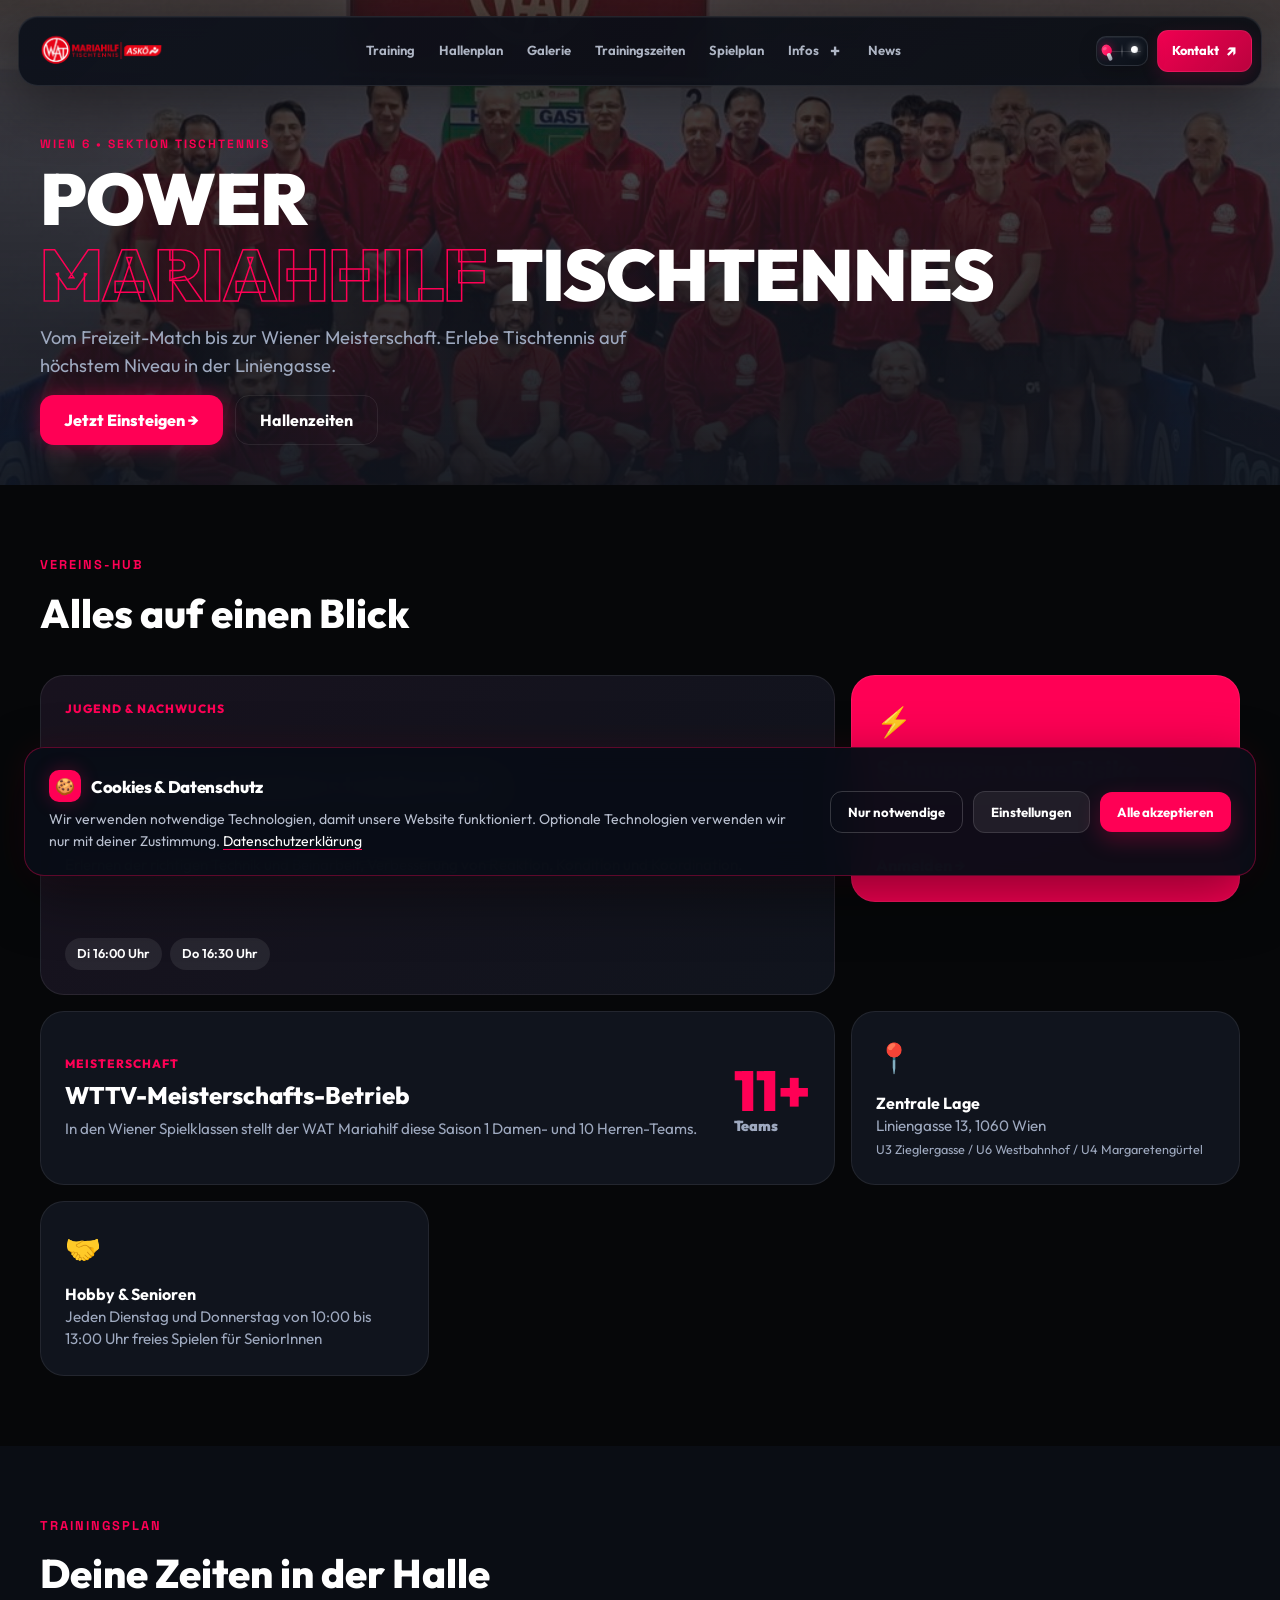
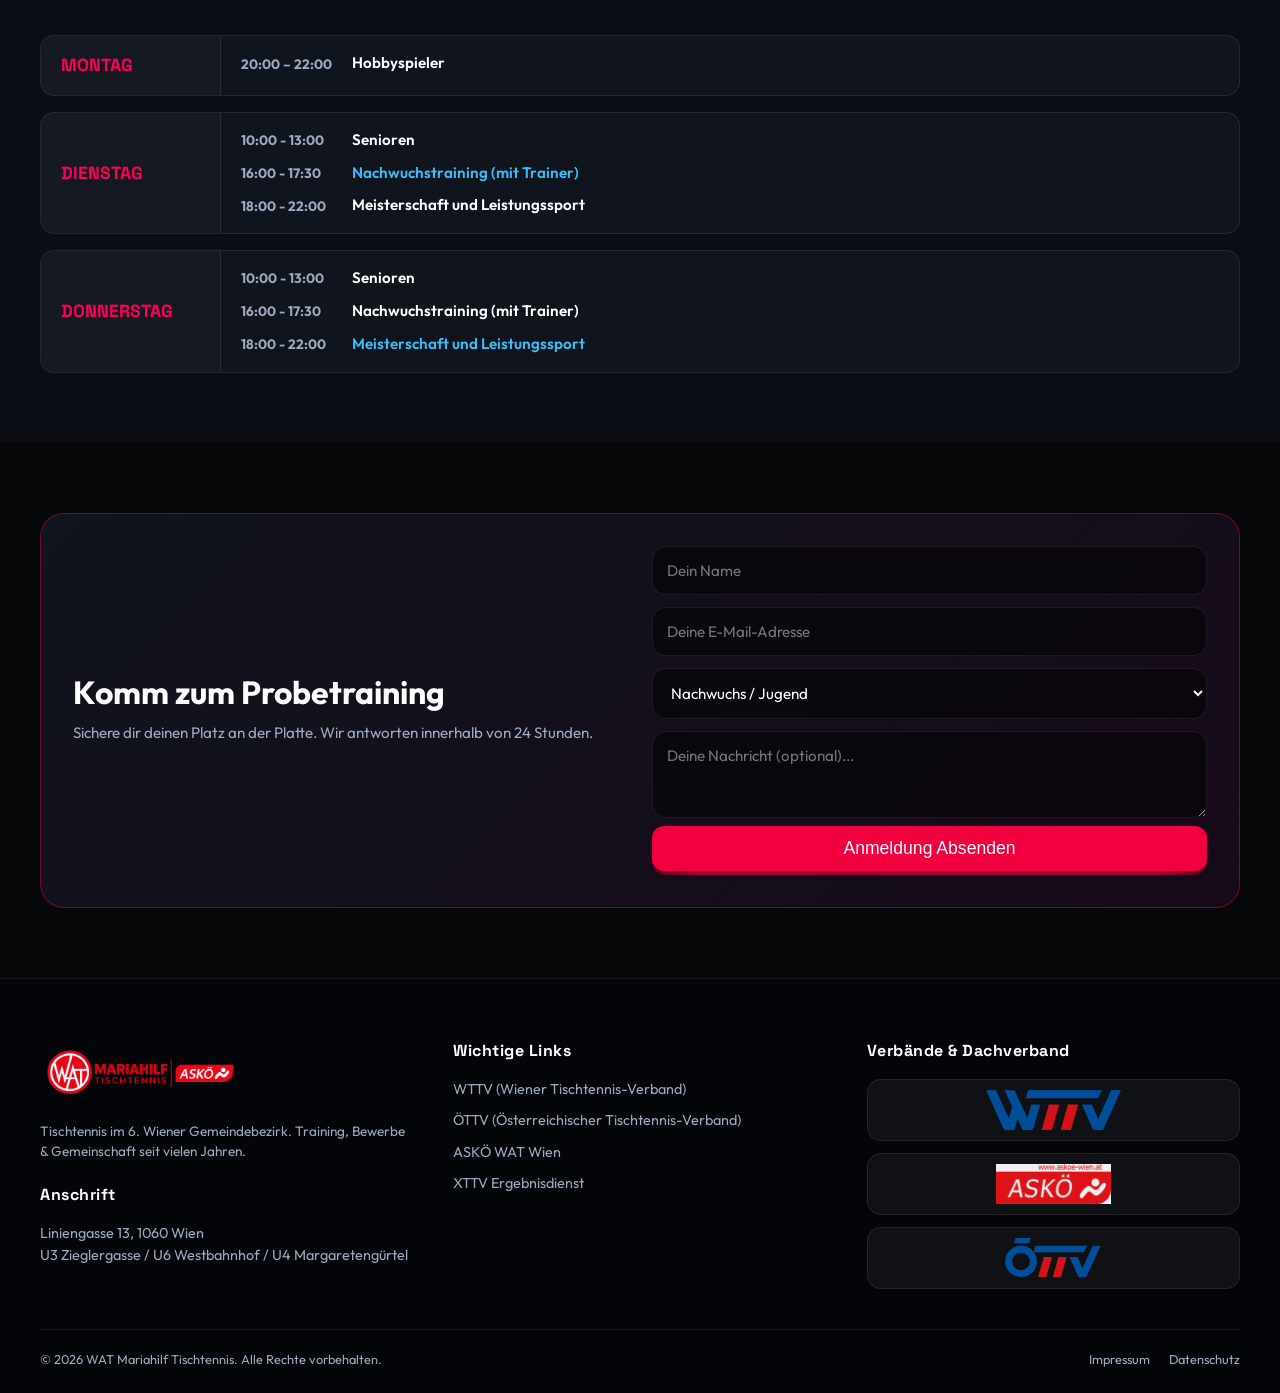
==== index.html @ 7cf8aff1 "Meisterspieler dynamisch mit Google Sheets verbunden und Layout optimiert" ====
<!DOCTYPE html>
<html lang="de">
<head>
  <meta charset="UTF-8">
  <meta name="viewport" content="width=device-width, initial-scale=1.0">
  <title>WAT Mariahilf – Tischtennis Club 1060</title>
  
<link rel="icon" href="imgs/favlogo.png" sizes="any">
<link rel="apple-touch-icon" href="imgs/favlogo.png">
  <link rel="stylesheet" href="style.css">
  <link rel="preconnect" href="https://fonts.googleapis.com">
  <link rel="preconnect" href="https://fonts.gstatic.com" crossorigin>
  <link href="https://fonts.googleapis.com/css2?family=Outfit:wght@400;600;800;900&family=Space+Grotesk:wght@500;700&display=swap" rel="stylesheet">
</head>
<body>

  <header class="navbar-wrapper">
    
     <div id="navbar-placeholder"></div>

    
  </header>

  <!-- Editorial Hero -->
  <section class="hero-section">
    <div class="container">
      <div class="hero-badge">WIEN 6 • SEKTION TISCHTENNIS</div>
      <h1 class="hero-title">POWER<br><span class="text-stroke">MARIAHHILF</span> TISCHTENNES</h1>
      <p class="hero-subtitle">Vom Freizeit-Match bis zur Wiener Meisterschaft. Erlebe Tischtennis auf höchstem Niveau in der Liniengasse.</p>
      
      <div class="hero-actions">
        <a href="#join" class="btn-neon">Jetzt Einsteigen →</a>
        <a href="#schedule" class="btn-outline">Hallenzeiten</a>
      </div>
    </div>
  </section>

</div>
  <section id="bento" class="section">
    <div class="container">
      <div class="section-tag">VEREINS-HUB</div>
      <h2 class="section-heading">Alles auf einen Blick</h2>

      <div class="bento-grid">
        
        <!-- Main Card -->
        <div class="bento-card bento-hero-card">
          <div class="card-tag">Jugend & Nachwuchs</div>
          <h3>Die nächsten Champions trainieren hier</h3>
          <p>Erlernen der richtigen Technik und Beinarbeit, Verbesserung von Reaktion, Kondition und Koordination.</p>
          <div class="badge-row">
            <span class="pill">Di 16:00 Uhr</span>
            <span class="pill">Do 16:30 Uhr</span>
          </div>
        </div>

        <!-- Accent Card -->
        <div class="bento-card bento-accent-card">
          <div class="card-icon">⚡</div>
          <h3>Schnuppern ohne Risiko</h3>
          <p>Kein eigener Schläger? Wir stellen dir hochwertiges Material zur Verfügung.</p>
          <a href="#join" class="card-link">Anmelden →</a>
        </div>

        <!-- Wide Card -->
        <div class="bento-card bento-wide-card">
          <div class="wide-content">
            <div class="card-tag">Meisterschaft</div>
            <h3>WTTV-Meisterschafts-Betrieb</h3>
            <p>In den Wiener Spielklassen stellt der WAT Mariahilf diese Saison 1 Damen- und 10 Herren-Teams.</p>
          </div>
          <div class="big-stat">11+ <small>Teams</small></div>
        </div>

        <!-- Small Card 1 -->
        <div class="bento-card">
          <div class="card-icon">📍</div>
          <h4>Zentrale Lage</h4>
          <p>Liniengasse 13, 1060 Wien<br><small>U3 Zieglergasse / U6 Westbahnhof / U4 Margaretengürtel</small></p>
        </div>

        <!-- Small Card 2 -->
        <div class="bento-card">
          <div class="card-icon">🤝</div>
          <h4>Hobby & Senioren</h4>
          <p>Jeden Dienstag und Donnerstag von 10:00 bis 13:00 Uhr freies Spielen für SeniorInnen</p>
        </div>


      </div>   
       </div>
            
  </section>

  <!-- Schedule Section -->
  <section id="schedule" class="section section-dark">
    <div class="container">
      <div class="section-tag">TRAININGSPLAN</div>
      <h2 class="section-heading">Deine Zeiten in der Halle</h2>

      <div class="timeline-container">
         <div class="timeline-row">
          <div class="time-col">
            <span class="day">MONTAG</span>
          </div>
          <div class="info-col">
            <div class="slot">
              <span class="slot-time">20:00 – 22:00</span>
              <span class="slot-title">Hobbyspieler</span>
            </div>
          
          </div>
        </div>
        <div class="timeline-row">
          <div class="time-col">
            <span class="day">DIENSTAG</span>
          </div>
          <div class="info-col">
            <div class="slot">
              <span class="slot-time">10:00 - 13:00</span>
              <span class="slot-title">Senioren</span>
            </div>
            
            <div class="slot highlight-slot">
              <span class="slot-time">16:00 - 17:30</span>
              <span class="slot-title">Nachwuchstraining (mit Trainer)</span>
            </div>
            <div class="slot">
              <span class="slot-time">18:00 - 22:00</span>
              <span class="slot-title">Meisterschaft und Leistungssport</span>
            </div>
          </div>
        </div>

    
        <div class="timeline-row">
          <div class="time-col">
            <span class="day">DONNERSTAG</span>
          </div>
          <div class="info-col">
           <div class="slot">
              <span class="slot-time">10:00 - 13:00</span>
              <span class="slot-title">Senioren</span>
            </div>
            <div class="slot">
              <span class="slot-time">16:00 - 17:30</span>
              <span class="slot-title">Nachwuchstraining (mit Trainer)</span>
            </div>
             <div class="slot highlight-slot">
              <span class="slot-time">18:00 - 22:00</span>
              <span class="slot-title">Meisterschaft und Leistungssport</span>
            </div>
          </div>
        </div>

      </div>
    </div>
  </section>

<section id="join" class="section">
  <div class="container">
    <div class="join-box">
      <div class="join-text">
        <h2>Komm zum Probetraining</h2>
        <p>Sichere dir deinen Platz an der Platte. Wir antworten innerhalb von 24 Stunden.</p>
      </div>
      
      <form class="bento-form" action="https://formspree.io/f/mvkzkpdk" method="POST">
        <input type="text" name="name" placeholder="Dein Name" required>
        <input type="email" name="email" placeholder="Deine E-Mail-Adresse" required>
        <select name="interesse">
          <option value="Nachwuchs">Nachwuchs / Jugend</option>
          <option value="Hobby">Hobbyspieler</option>
          <option value="Meisterschaft">Meisterschaft</option>
        </select>
        
        <!-- Optionales Textfeld für Nachrichten -->
        <textarea name="nachricht" placeholder="Deine Nachricht (optional)..." rows="3" style="background: rgba(0, 0, 0, 0.5); border: 1px solid var(--border-glow); padding: 14px; border-radius: var(--radius-md); color: white; font-family: inherit; font-size: 0.95rem; outline: none; resize: vertical;"></textarea>
        
<button type="submit" class="btn-3d">
  <span class="shadow"></span>
  <span class="edge"></span>
  <span class="front text">Anmeldung Absenden</span>
</button>
      </form>
      
    </div>
  </div>
</section>

  <div id="footer-placeholder"></div>

  <!-- SCRIPTS -->
  <script src="script.js"></script>
  <script src="cookie-banner.js"></script>

<button id="backToTop" class="back-to-top" aria-label="Nach oben scrollen">↑</button>
</body>
</html>
---- style.css ----
/* --- BENTO MOBILE-FIRST & RESPONSIVE DESIGN SYSTEM --- */
:root {
  --bg-black: #060709;
  --bg-card: #10141d;
  --bg-card-hover: #181e2b;
  --neon-red: #ff0055;
  --neon-red-glow: rgba(255, 0, 85, 0.4);
  --text-white: #ffffff;
  --text-dim: #9ea9bf;
  --border-glow: rgba(255, 255, 255, 0.08);
  --radius-lg: 24px;
  --radius-md: 14px;
  --transition-smooth: 0.25s ease;
  --primary-color: #0284c7;
}

* {
  margin: 0;
  padding: 0;
  box-sizing: border-box;
}

html {
  scroll-behavior: smooth;
}

body {
  font-family: "Outfit", sans-serif;
  background-color: var(--bg-black);
  color: var(--text-white);
  line-height: 1.5;
  overflow-x: hidden;
}

.container {
  max-width: 1240px;
  margin: 0 auto;
  padding: 0 20px;
}

/* =========================================================
   WAT MARIAHILF — PREMIUM NAVBAR
   ========================================================= */

.site-navbar {
  position: fixed;

  top: 16px;
  left: 0;
  right: 0;

  z-index: 9999;

  padding: 0 18px;

  pointer-events: none;
}

/* =========================================================
   NAV SHELL
   ========================================================= */

.nav-shell {
  width: min(1260px, 100%);
  height: 70px;

  margin: 0 auto;

  display: flex;
  align-items: center;

  padding: 7px 9px 7px 18px;

  box-sizing: border-box;

  border-radius: 20px;

  background: linear-gradient(
    135deg,
    rgba(13, 17, 27, 0.94),
    rgba(9, 12, 19, 0.88)
  );

  border: 1px solid rgba(255, 255, 255, 0.09);

  box-shadow:
    0 18px 55px rgba(0, 0, 0, 0.38),
    inset 0 1px 0 rgba(255, 255, 255, 0.045);

  backdrop-filter: blur(22px);
  -webkit-backdrop-filter: blur(22px);

  pointer-events: auto;

  transition:
    background 0.3s ease,
    border-color 0.3s ease,
    box-shadow 0.3s ease;
}

/* =========================================================
   LOGO
   ========================================================= */

.nav-brand {
  display: flex;
  align-items: center;

  flex-shrink: 0;

  width: 145px;

  text-decoration: none;

  transition:
    transform 0.25s ease,
    filter 0.25s ease;
}

.nav-logo {
  display: block;

  width: auto !important;
  height: 45px !important;

  max-width: 140px;

  object-fit: contain;
}

.nav-brand:hover {
  transform: translateY(-1px);

  filter: drop-shadow(0 5px 18px rgba(255, 0, 85, 0.22));
}

/* =========================================================
   MAIN NAVIGATION
   ========================================================= */

.main-nav {
  flex: 1;

  height: 100%;

  display: flex;
  align-items: center;
  justify-content: center;

  gap: 2px;

  min-width: 0;
}

/* =========================================================
   NAV LINKS
   ========================================================= */

.nav-link {
  position: relative;

  height: 42px;

  display: inline-flex;
  align-items: center;
  justify-content: center;

  gap: 6px;

  padding: 0 11px;

  border: 0;
  border-radius: 10px;

  background: transparent !important;

  color: #aeb5c4;

  text-decoration: none;

  font-family: inherit;

  font-size: 0.82rem;
  font-weight: 650;

  white-space: nowrap;

  cursor: pointer;

  transition:
    color 0.22s ease,
    background 0.22s ease,
    transform 0.22s ease;
}

/* Hover */

.nav-link:hover {
  color: #fff;

  background: rgba(255, 255, 255, 0.045) !important;
}

/* Active */

.nav-link.active {
  color: #fff !important;
}

/* Active indicator */

.nav-link.active::after {
  content: "";

  position: absolute;

  left: 50%;
  bottom: 3px;

  width: 16px;
  height: 3px;

  border-radius: 10px;

  background: #ff0055;

  transform: translateX(-50%);

  box-shadow: 0 0 10px rgba(255, 0, 85, 0.65);
}

/* =========================================================
   REMOVE OLD EMOJI ICONS
   ========================================================= */

.nav-link-icon {
  display: none !important;
}

.nav-dropdown-button {
  appearance: none;
  -webkit-appearance: none;
  position: relative;
  height: 42px;
  display: inline-flex;
  align-items: center;
  justify-content: center;
  gap: 7px;
  padding: 0 11px;
  border: 0;
  border-radius: 10px;
  background: transparent !important;
  color: #aeb5c4;
  font-family: inherit;
  font-size: 0.82rem;
  font-weight: 650;
  line-height: 1;
  white-space: nowrap;
  cursor: pointer;
  transition:
    color 0.22s ease,
    background 0.22s ease;
}

/* Kein weißes Kästchen */

.nav-dropdown-button:hover {
  background: rgba(255, 255, 255, 0.07) !important;
  color: var(--neon-red, #ff0050);
}

/* Plus */

.nav-plus {
  display: inline-flex;

  align-items: center;
  justify-content: center;

  width: 18px;
  height: 18px;

  font-size: 18px;
  font-weight: 700;

  line-height: 1;

  transition:
    transform 0.25s ease,
    color 0.25s ease;
}

/* Wenn geöffnet */

.nav-dropdown.open .nav-plus {
  transform: rotate(45deg);
  color: var(--neon-red, #ff0050);
}

/* =========================================================
   INFO DROPDOWN WRAPPER
   ========================================================= */

.nav-dropdown {
  position: relative;
  display: flex;
  align-items: center;
  flex-shrink: 0;
}

/* =========================================================
   DROPDOWN MENU
   ========================================================= */

.nav-dropdown-menu {
  position: absolute;

  top: calc(100% + 10px);
  left: 50%;
  right: auto;

  width: 300px;
  max-width: min(300px, calc(100vw - 24px));

  padding: 8px;

  background: rgba(15, 18, 27, 0.97);

  border: 1px solid rgba(255, 255, 255, 0.1);

  border-radius: 18px;

  box-shadow: 0 20px 50px rgba(0, 0, 0, 0.45);

  backdrop-filter: blur(20px);
  -webkit-backdrop-filter: blur(20px);

  opacity: 0;
  visibility: hidden;

  transform: translate(-50%, -8px) scale(0.97);

  transform-origin: top center;

  pointer-events: none;

  transition:
    opacity 0.2s ease,
    transform 0.2s ease,
    visibility 0.2s ease;

  z-index: 2000;
}

/* OPEN */

.nav-dropdown.open .nav-dropdown-menu,
.nav-dropdown.active .nav-dropdown-menu {
  opacity: 1;

  visibility: visible;

  transform: translate(-50%, 0) scale(1);

  pointer-events: auto;
}

/* Dropdown Links */

.nav-dropdown-menu a {
  display: flex;

  align-items: center;
  justify-content: space-between;

  gap: 15px;

  width: 100%;

  padding: 13px 14px;

  border-radius: 12px;

  text-decoration: none;

  color: var(--text-main, #fff) !important;

  background: transparent;

  transition:
    background 0.2s ease,
    transform 0.2s ease;
}

.nav-dropdown-menu a:hover {
  background: rgba(255, 255, 255, 0.07);

  transform: translateX(3px);
}

.nav-dropdown-menu a span {
  display: flex;

  flex-direction: column;

  gap: 3px;
}

.nav-dropdown-menu strong {
  font-size: 0.92rem;
}

.nav-dropdown-menu small {
  font-size: 0.72rem;

  color: var(--text-dim, #9298a8);
}

.nav-dropdown-menu b {
  color: var(--neon-red, #ff0050);

  font-size: 1rem;

  font-weight: 600;
}

/* =========================================================
   LIGHT MODE
   ========================================================= */

body.light-mode .nav-dropdown-menu {
  background: rgba(255, 255, 255, 0.97);

  border-color: rgba(0, 0, 0, 0.08);

  box-shadow: 0 20px 50px rgba(0, 0, 0, 0.15);
}

body.light-mode .nav-dropdown-menu a {
  color: #171923 !important;
}

body.light-mode .nav-dropdown-menu a:hover {
  background: rgba(0, 0, 0, 0.045);
}

body.light-mode .nav-dropdown-menu small {
  color: #777;
}

/* =========================================================
   MOBILE
   ========================================================= */

/* =========================================================
   RIGHT SIDE
   ========================================================= */

.nav-actions {
  display: flex;

  align-items: center;

  gap: 9px;

  flex-shrink: 0;

  margin-left: 12px;
}

/* =========================================================
   TABLE TENNIS THEME SWITCH
   ========================================================= */

.tt-pro-switch {
  position: relative;

  display: inline-flex;

  width: 52px;
  height: 30px;

  flex-shrink: 0;

  cursor: pointer;
}

.tt-pro-switch input {
  position: absolute;

  width: 1px;
  height: 1px;

  opacity: 0;
}

/* Court */

.tt-pro-court {
  position: relative;

  display: block;

  width: 52px;
  height: 30px;

  overflow: hidden;

  box-sizing: border-box;

  border-radius: 10px;

  background: linear-gradient(145deg, #151b27, #0b1018);

  border: 1px solid rgba(255, 255, 255, 0.11);

  box-shadow:
    inset 0 1px 0 rgba(255, 255, 255, 0.05),
    0 5px 18px rgba(0, 0, 0, 0.22);

  transition:
    background 0.3s ease,
    border-color 0.3s ease,
    box-shadow 0.3s ease;
}

/* Court line */

.tt-pro-court::before {
  content: "";

  position: absolute;

  left: 6px;
  right: 6px;

  top: 14px;

  height: 1px;

  background: rgba(255, 255, 255, 0.13);
}

/* Net */

.tt-pro-net {
  position: absolute;

  top: 7px;
  bottom: 7px;

  left: 50%;

  width: 1px;

  transform: translateX(-50%);

  background: linear-gradient(
    to bottom,
    transparent,
    rgba(255, 255, 255, 0.35),
    transparent
  );

  z-index: 2;
}

/* Paddle */

.tt-pro-paddle {
  position: absolute;

  left: 6px;
  top: 7px;

  width: 11px;
  height: 18px;

  transform: rotate(-24deg);

  z-index: 3;

  transition:
    left 0.45s cubic-bezier(0.34, 1.56, 0.64, 1),
    transform 0.45s cubic-bezier(0.34, 1.56, 0.64, 1);
}

.tt-pro-paddle-head {
  position: absolute;

  left: 0;
  top: 0;

  width: 10px;
  height: 11px;

  border-radius: 55% 55% 48% 48%;

  background: linear-gradient(145deg, #ff3978, #ff0055);

  box-shadow: 0 0 8px rgba(255, 0, 85, 0.45);
}

.tt-pro-paddle-head::after {
  content: "";

  position: absolute;

  top: 2px;
  left: 2px;

  width: 4px;
  height: 3px;

  border-radius: 50%;

  background: rgba(255, 255, 255, 0.2);
}

.tt-pro-paddle-handle {
  position: absolute;

  left: 3px;
  top: 9px;

  width: 4px;
  height: 8px;

  border-radius: 2px;

  background: linear-gradient(to bottom, #ddd, #8e96a5);
}

/* Ball */

.tt-pro-ball {
  position: absolute;

  left: 34px;
  top: 9px;

  width: 7px;
  height: 7px;

  border-radius: 50%;

  background: radial-gradient(
    circle at 35% 30%,
    #fff 0%,
    #fff 45%,
    #dfe3e8 100%
  );

  box-shadow: 0 0 7px rgba(255, 255, 255, 0.65);

  z-index: 4;

  transition:
    left 0.45s cubic-bezier(0.34, 1.56, 0.64, 1),
    top 0.45s cubic-bezier(0.34, 1.56, 0.64, 1);
}

/* Ball detail */

.tt-pro-ball::after {
  content: "";

  position: absolute;

  width: 4px;
  height: 5px;

  left: 2px;
  top: 1px;

  border-right: 1px solid rgba(0, 0, 0, 0.14);

  border-radius: 50%;
}

/* =========================================================
   SWITCH — LIGHT MODE
   ========================================================= */

.tt-pro-switch input:checked + .tt-pro-court {
  background: linear-gradient(145deg, #24131c, #120b11);

  border-color: rgba(255, 0, 85, 0.38);

  box-shadow:
    inset 0 1px 0 rgba(255, 255, 255, 0.04),
    0 0 16px rgba(255, 0, 85, 0.12);
}

.tt-pro-switch input:checked + .tt-pro-court .tt-pro-paddle {
  left: 35px;

  transform: rotate(24deg);
}

.tt-pro-switch input:checked + .tt-pro-court .tt-pro-ball {
  left: 10px;
  top: 6px;

  animation: ttBallBounce 0.45s ease;
}

@keyframes ttBallBounce {
  0% {
    transform: translate(0, 0) scale(1);
  }

  35% {
    transform: translate(-7px, -5px) scale(1.08);
  }

  65% {
    transform: translate(-12px, 1px) scale(0.96);
  }

  100% {
    transform: translate(0, 0) scale(1);
  }
}

/* Switch hover */

.tt-pro-switch:hover .tt-pro-court {
  border-color: rgba(255, 0, 85, 0.42);

  box-shadow: 0 0 18px rgba(255, 0, 85, 0.13);
}

.tt-pro-switch:hover .tt-pro-ball {
  box-shadow: 0 0 10px rgba(255, 255, 255, 0.85);
}

/* Keyboard focus */

.tt-pro-switch input:focus-visible + .tt-pro-court {
  outline: 2px solid rgba(255, 0, 85, 0.5);

  outline-offset: 3px;
}

/* =========================================================
   DESKTOP CONTACT
   ========================================================= */

.desktop-contact {
  height: 42px;

  display: inline-flex;

  align-items: center;

  gap: 7px;

  padding: 0 14px;

  border-radius: 11px;

  color: #fff;

  text-decoration: none;

  font-size: 0.8rem;

  font-weight: 750;

  background: linear-gradient(
    135deg,
    rgba(255, 0, 85, 0.94),
    rgba(220, 0, 70, 0.84)
  );

  border: 1px solid rgba(255, 255, 255, 0.08);

  box-shadow: 0 6px 18px rgba(255, 0, 85, 0.14);

  transition:
    transform 0.2s ease,
    box-shadow 0.2s ease,
    filter 0.2s ease;
}

.desktop-contact:hover {
  color: #fff;

  transform: translateY(-2px);

  filter: brightness(1.07);

  box-shadow: 0 9px 24px rgba(255, 0, 85, 0.25);
}

.contact-arrow {
  color: #fff;

  font-size: 1rem;

  transition: transform 0.2s ease;
}

.desktop-contact:hover .contact-arrow {
  transform: translate(2px, -2px);
}

/* =========================================================
   HAMBURGER
   ========================================================= */

.menu-toggle {
  display: none;

  width: 42px;
  height: 42px;

  padding: 0;

  border: 1px solid rgba(255, 255, 255, 0.09);

  border-radius: 11px;

  background: rgba(255, 255, 255, 0.045);

  align-items: center;
  justify-content: center;

  flex-direction: column;

  gap: 5px;

  cursor: pointer;

  transition:
    border-color 0.2s ease,
    background 0.2s ease;
}

.menu-toggle span {
  width: 18px;
  height: 2px;

  border-radius: 5px;

  background: #fff;

  transition:
    transform 0.25s ease,
    opacity 0.2s ease;
}

.menu-toggle:hover {
  border-color: rgba(255, 0, 85, 0.35);

  background: rgba(255, 0, 85, 0.06);
}

/* Hamburger → X */

.menu-toggle.active span:nth-child(1) {
  transform: translateY(7px) rotate(45deg);
}

.menu-toggle.active span:nth-child(2) {
  opacity: 0;
}

.menu-toggle.active span:nth-child(3) {
  transform: translateY(-7px) rotate(-45deg);
}

/* Mobile contact hidden */

.mobile-contact {
  display: none;
}

/* =========================================================
   LIGHT MODE
   ========================================================= */

body.light-mode .nav-shell {
  background: rgba(255, 255, 255, 0.94);

  border-color: rgba(15, 23, 42, 0.08);

  box-shadow: 0 18px 55px rgba(15, 23, 42, 0.12);
}

body.light-mode .nav-link {
  color: #596174;

  background: transparent !important;
}

body.light-mode .nav-link:hover {
  color: #111827;

  background: rgba(15, 23, 42, 0.045) !important;
}

body.light-mode .nav-link.active {
  color: #111827 !important;
}

/* Infos */

body.light-mode .nav-dropdown-button {
  color: #596174;

  background: transparent !important;
}

body.light-mode .nav-dropdown-button:hover {
  color: #111827;

  background: rgba(15, 23, 42, 0.045) !important;
}

/* Dropdown */

body.light-mode .nav-dropdown-menu {
  background: rgba(255, 255, 255, 0.97) !important;

  border-color: rgba(15, 23, 42, 0.08);

  box-shadow: 0 25px 65px rgba(15, 23, 42, 0.16);
}

body.light-mode .nav-dropdown-menu a {
  color: #20242d !important;

  background: transparent !important;
}

body.light-mode .nav-dropdown-menu a:hover {
  background: rgba(255, 0, 85, 0.055) !important;
}

body.light-mode .nav-dropdown-menu strong {
  color: #20242d;
}

body.light-mode .nav-dropdown-menu small {
  color: #737b8d;
}

/* Contact */

body.light-mode .desktop-contact {
  color: #fff;
}

/* Hamburger */

body.light-mode .menu-toggle {
  background: rgba(15, 23, 42, 0.04);

  border-color: rgba(15, 23, 42, 0.09);
}

body.light-mode .menu-toggle span {
  background: #111827;
}

/* =========================================================
   TABLET
   ========================================================= */

@media (max-width: 1120px) {
  .nav-brand {
    width: 125px;
  }

  .nav-logo {
    height: 41px !important;

    max-width: 120px;
  }

  .nav-link {
    padding: 0 7px;

    font-size: 0.76rem;
  }

  .desktop-contact {
    padding: 0 10px;

    font-size: 0.75rem;
  }

  .tt-pro-switch {
    transform: scale(0.92);
  }
}

/* =========================================================
   MOBILE
   ========================================================= */

@media (max-width: 850px) {
  .site-navbar {
    top: 10px;

    padding: 0 11px;
  }

  .nav-shell {
    height: 60px;

    padding: 6px 8px 6px 13px;

    border-radius: 17px;
  }

  /* Logo */

  .nav-brand {
    width: auto;

    margin-right: auto;
  }

  .nav-logo {
    height: 38px !important;

    max-width: 130px;
  }

  /* Desktop contact hidden */

  .desktop-contact {
    display: none;
  }

  /* Right side */

  .nav-actions {
    margin-left: auto;

    gap: 6px;
  }

  /* Small table-tennis switch */

  .tt-pro-switch {
    width: 43px;
    height: 27px;

    transform: none;
  }

  .tt-pro-court {
    width: 43px;
    height: 27px;

    border-radius: 9px;
  }

  .tt-pro-paddle {
    left: 5px;
    top: 6px;

    transform: scale(0.9) rotate(-24deg);
  }

  .tt-pro-ball {
    left: 28px;
    top: 8px;

    width: 6px;
    height: 6px;
  }

  .tt-pro-switch input:checked + .tt-pro-court .tt-pro-paddle {
    left: 28px;

    transform: scale(0.9) rotate(24deg);
  }

  .tt-pro-switch input:checked + .tt-pro-court .tt-pro-ball {
    left: 8px;
  }

  /* Hamburger */

  .menu-toggle {
    display: flex;
  }

  /* =====================================================
     MOBILE MENU
     ===================================================== */

  .main-nav {
    position: absolute;

    top: calc(100% + 9px);

    left: 0;
    right: 0;

    height: auto;

    display: flex;

    flex-direction: column;

    align-items: stretch;

    justify-content: flex-start;

    gap: 3px;

    padding: 8px;

    box-sizing: border-box;

    border-radius: 17px;

    background: linear-gradient(
      145deg,
      rgba(15, 19, 29, 0.98),
      rgba(8, 11, 18, 0.98)
    );

    border: 1px solid rgba(255, 255, 255, 0.08);

    box-shadow: 0 25px 65px rgba(0, 0, 0, 0.5);

    backdrop-filter: blur(22px);
    -webkit-backdrop-filter: blur(22px);

    opacity: 0;

    visibility: hidden;

    pointer-events: none;

    transform: translateY(-8px) scale(0.98);

    transform-origin: top center;

    transition:
      opacity 0.22s ease,
      visibility 0.22s ease,
      transform 0.22s ease;
  }

  .main-nav.active {
    opacity: 1;

    visibility: visible;

    pointer-events: auto;

    transform: translateY(0) scale(1);
  }

  /* Mobile links */

  .nav-link {
    width: 100%;

    height: 48px;

    justify-content: space-between;

    padding: 0 14px;

    border-radius: 11px;

    font-size: 0.9rem;
  }

  .nav-link:hover {
    background: rgba(255, 255, 255, 0.05) !important;
  }

  .nav-link.active {
    background: rgba(255, 0, 85, 0.07) !important;
  }

  .nav-link.active::after {
    left: auto;

    right: 12px;

    bottom: 50%;

    width: 5px;
    height: 5px;

    transform: translateY(50%);
  }

  /* =====================================================
     MOBILE INFOS
     ===================================================== */

  .nav-dropdown {
    width: 100%;
  }

  .nav-dropdown-button {
    width: 100%;

    justify-content: space-between;
  }

  .nav-dropdown-menu {
    position: static;

    width: 100%;

    margin: 2px 0;

    padding: 4px;

    display: none;

    opacity: 1;

    visibility: visible;

    pointer-events: auto;

    transform: none;

    box-shadow: none;

    border-radius: 11px;

    background: rgba(255, 255, 255, 0.025);

    border: 1px solid rgba(255, 255, 255, 0.045);
  }

  .nav-dropdown.open .nav-dropdown-menu,
  .nav-dropdown.active .nav-dropdown-menu {
    display: block;
  }

  .nav-dropdown-menu a {
    padding: 10px;

    min-height: 42px;

    box-sizing: border-box;
  }

  .nav-dropdown-menu small {
    display: none;
  }

  /* =====================================================
     MOBILE CONTACT
     ===================================================== */

  .mobile-contact {
    display: flex;

    align-items: center;

    justify-content: space-between;

    min-height: 48px;

    margin-top: 5px;

    padding: 0 14px;

    border-radius: 11px;

    background: linear-gradient(135deg, #ff0055, #dc0046);

    color: #fff;

    text-decoration: none;

    font-size: 0.88rem;

    font-weight: 800;

    box-shadow: 0 8px 20px rgba(255, 0, 85, 0.16);
  }

  .mobile-contact .contact-arrow {
    color: #fff;

    font-size: 1.1rem;
  }

  /* Mobile light mode */

  body.light-mode .main-nav {
    background: rgba(255, 255, 255, 0.97);

    border-color: rgba(15, 23, 42, 0.08);

    box-shadow: 0 25px 65px rgba(15, 23, 42, 0.15);
  }

  body.light-mode .nav-link {
    color: #596174;
  }

  body.light-mode .nav-link:hover {
    color: #111827;

    background: rgba(15, 23, 42, 0.045) !important;
  }

  body.light-mode .nav-dropdown-menu {
    background: rgba(15, 23, 42, 0.035) !important;

    border-color: rgba(15, 23, 42, 0.06);
  }

  body.light-mode .nav-dropdown-menu a:hover {
    background: rgba(255, 0, 85, 0.06) !important;
  }
}

/* =========================================================
   SMALL PHONES
   ========================================================= */

@media (max-width: 420px) {
  .site-navbar {
    padding: 0 8px;
  }

  .nav-shell {
    height: 57px;

    padding-left: 10px;

    border-radius: 16px;
  }

  .nav-logo {
    height: 35px !important;

    max-width: 120px;
  }

  .tt-pro-switch {
    width: 40px;
    height: 26px;
  }

  .tt-pro-court {
    width: 40px;
    height: 26px;
  }

  .menu-toggle {
    width: 39px;
    height: 39px;
  }
}

/* --- HERO BEREICH MIT BILD & SLIDE-EFFEKT --- */
.hero-section {
  padding: 130px 0 40px;
  position: relative;
  overflow: hidden;
  /* Wir geben dem Hero einen eigenen, leicht aufgehellten Hintergrund im Dark Mode, damit das Bild nicht im Schwarz versinkt */
  background:
    linear-gradient(
      180deg,
      rgba(16, 20, 29, 0.7) 0%,
      rgba(16, 20, 29, 0.95) 100%
    ),
    url("imgs/header.jpg") center/cover no-repeat !important;
}
/* Falls der Light Mode aktiv ist, machen wir den Verlauf heller/schwächer, damit das Bild durchleuchtet */
body.light-mode .hero-section,
html.light-mode .hero-section {
  background:
    linear-gradient(
      180deg,
      rgba(255, 255, 255, 0.4) 0%,
      rgba(255, 255, 255, 0.85) 100%
    ),
    url("imgs/header.jpg") center/cover no-repeat;
}

@keyframes strongSlideUp {
  0% {
    opacity: 0;
    transform: translateY(60px) scale(0.95);
  }
  60% {
    opacity: 0.8;
    transform: translateY(-8px) scale(1.02);
  }
  100% {
    opacity: 1;
    transform: translateY(0) scale(1);
  }
}

.hero-section .btn-outline {
  animation: strongSlideUp 0.7s cubic-bezier(0.16, 1, 0.3, 1) forwards;
}

.hero-badge {
  display: inline-block;
  font-family: "Space Grotesk", sans-serif;
  font-size: 0.75rem;
  font-weight: 700;
  color: var(--neon-red);
  letter-spacing: 2px;
  margin-bottom: 8px;
  opacity: 0;
  animation: strongSlideUp 0.8s cubic-bezier(0.16, 1, 0.3, 1) 0.15s forwards;
}

.hero-title {
  font-size: clamp(2.2rem, 6vw, 4.5rem);
  font-weight: 900;
  line-height: 1.05;
  letter-spacing: -1px;
  margin-bottom: 12px;
  text-transform: uppercase;
  opacity: 0;
  animation: strongSlideUp 0.9s cubic-bezier(0.16, 1, 0.3, 1) 0.3s forwards;
}

.text-stroke {
  color: transparent;
  -webkit-text-stroke: 1.5px var(--neon-red);
}

.hero-subtitle {
  font-size: clamp(0.95rem, 2vw, 1.15rem);
  color: var(--text-dim);
  max-width: 600px;
  margin-bottom: 16px;
  opacity: 0;
  animation: strongSlideUp 1s cubic-bezier(0.16, 1, 0.3, 1) 0.45s forwards;
}

.hero-actions {
  display: flex;
  gap: 12px;
}

/* --- Buttons --- */
.btn-neon,
.btn-outline {
  min-height: 48px;
  display: inline-flex;
  align-items: center;
  justify-content: center;
}

.btn-neon {
  background: var(--neon-red);
  color: white;
  padding: 12px 24px;
  border-radius: var(--radius-md);
  font-weight: 800;
  text-decoration: none;
  box-shadow: 0 0 20px var(--neon-red-glow);
  transition: transform 0.2s;
  border: none;
  cursor: pointer;
}

.btn-outline {
  border: 1px solid var(--border-glow);
  color: white;
  padding: 12px 24px;
  border-radius: var(--radius-md);
  font-weight: 700;
  text-decoration: none;
}

.btn-glow {
  background: rgba(255, 255, 255, 0.1);
  color: white !important;
  padding: 8px 18px;
  border-radius: 100px;
  border: 1px solid var(--border-glow);
}

/* --- Sections & Bento Grid --- */
.section {
  padding: 70px 0;
}

.section-tag {
  font-family: "Space Grotesk", sans-serif;
  color: var(--neon-red);
  font-weight: 700;
  font-size: 0.8rem;
  letter-spacing: 2px;
  margin-bottom: 8px;
}

.section-heading {
  font-size: clamp(1.8rem, 4vw, 2.5rem);
  font-weight: 800;
  margin-bottom: 32px;
}

.bento-grid {
  display: grid;
  grid-template-columns: repeat(3, 1fr);
  gap: 16px;
}

.bento-card {
  background: var(--bg-card);
  border: 1px solid var(--border-glow);
  border-radius: var(--radius-lg);
  padding: 24px;
  display: flex;
  flex-direction: column;
  justify-content: space-between;
}

.bento-hero-card {
  grid-column: span 2;
  grid-row: span 2;
  background: linear-gradient(135deg, #18121e 0%, var(--bg-card) 100%);
  min-height: 320px;
}

.bento-accent-card {
  background: var(--neon-red);
  color: white;
}

.bento-accent-card p {
  color: rgba(255, 255, 255, 0.9);
}

.bento-wide-card {
  grid-column: span 2;
  flex-direction: row;
  align-items: center;
  gap: 20px;
}

.card-tag {
  font-size: 0.75rem;
  font-weight: 800;
  text-transform: uppercase;
  letter-spacing: 1px;
  color: var(--neon-red);
  margin-bottom: 8px;
}

.bento-card h3 {
  font-size: 1.5rem;
  font-weight: 800;
  margin-bottom: 8px;
  line-height: 1.2;
}

.bento-card p {
  color: var(--text-dim);
  font-size: 0.95rem;
}

.card-icon {
  font-size: 1.8rem;
  margin-bottom: 12px;
}

.big-stat {
  font-size: 3.5rem;
  font-weight: 900;
  line-height: 1;
  color: var(--neon-red);
}

.big-stat small {
  font-size: 0.9rem;
  display: block;
  color: var(--text-dim);
}

.badge-row {
  display: flex;
  gap: 8px;
  margin-top: 16px;
  flex-wrap: wrap;
}

.pill {
  background: rgba(255, 255, 255, 0.08);
  padding: 6px 12px;
  border-radius: 100px;
  font-size: 0.8rem;
  font-weight: 600;
}

.card-link {
  color: white;
  font-weight: 800;
  text-decoration: none;
  margin-top: 16px;
  display: inline-block;
}

/* --- Schedule Section --- */
.section-dark {
  background: #0a0d14;
}

.timeline-container {
  display: flex;
  flex-direction: column;
  gap: 16px;
}

.timeline-row {
  display: grid;
  grid-template-columns: 180px 1fr;
  background: var(--bg-card);
  border-radius: var(--radius-md);
  border: 1px solid var(--border-glow);
  overflow: hidden;
}

.time-col {
  background: rgba(255, 255, 255, 0.02);
  padding: 16px 20px;
  display: flex;
  align-items: center;
  border-right: 1px solid var(--border-glow);
}

.day {
  font-family: "Space Grotesk", sans-serif;
  font-weight: 700;
  font-size: 1.1rem;
  color: var(--neon-red);
}

.info-col {
  padding: 16px 20px;
  display: flex;
  flex-direction: column;
  gap: 10px;
}

.slot {
  display: flex;
  align-items: center;
  gap: 16px;
}

.slot-time {
  font-weight: 700;
  color: var(--text-dim);
  font-size: 0.85rem;
  min-width: 95px;
}

.slot-title {
  font-weight: 600;
  font-size: 0.95rem;
}

.highlight-slot .slot-title {
  color: #38bdf8;
}

/* --- Join Box Form --- */
.join-box {
  background: linear-gradient(135deg, var(--bg-card) 0%, #170a18 100%);
  border: 1px solid var(--neon-red-glow);
  border-radius: var(--radius-lg);
  padding: 32px;
  display: grid;
  grid-template-columns: 1fr 1fr;
  gap: 24px;
  align-items: center;
}

.join-text h2 {
  font-size: 2rem;
  line-height: 1.1;
  margin-bottom: 12px;
}

.join-text p {
  color: var(--text-dim);
  font-size: 0.95rem;
}

.bento-form {
  display: flex;
  flex-direction: column;
  gap: 12px;
}

.bento-form input,
.bento-form select {
  background: rgba(0, 0, 0, 0.5);
  border: 1px solid var(--border-glow);
  padding: 14px;
  border-radius: var(--radius-md);
  color: white;
  font-family: inherit;
  font-size: 0.95rem;
  outline: none;
  min-height: 48px;
}

/* --- FOOTER MIT VERBANDS-LOGOS --- */
.footer {
  background: #040508;
  border-top: 1px solid var(--border-glow);
  padding: 60px 0 24px;
  color: var(--text-dim);
  font-size: 0.9rem;
  margin-top: auto;
}

.footer-grid {
  display: grid;
  grid-template-columns: repeat(3, 1fr);
  gap: 40px;
  margin-bottom: 40px;
}

.footer-brand {
  display: flex;
  align-items: center;
  gap: 10px;
  color: white;
  font-family: "Space Grotesk", sans-serif;
  font-size: 1.1rem;
  margin-bottom: 12px;
}

.footer-logo-img {
  width: 36px;
  height: 36px;
  object-fit: contain;
  display: block;
}

.footer-desc {
  font-size: 0.85rem;
  line-height: 1.5;
  color: var(--text-dim);
}

.footer-heading {
  color: white;
  font-family: "Space Grotesk", sans-serif;
  font-size: 1rem;
  margin-bottom: 16px;
  letter-spacing: 0.5px;
}
/* Logos im Footer nicht vom Light Theme verändern */
body.light-mode .footer,
html.light-mode .footer {
  background: #08090d !important;
  color: #fff !important;
}

body.light-mode .footer-heading,
html.light-mode .footer-heading {
  color: #fff !important;
}

body.light-mode .footer-bottom,
html.light-mode .footer-bottom {
  background: #050609 !important;
}

.footer-links-list {
  list-style: none;
  display: flex;
  flex-direction: column;
  gap: 10px;
}

.footer-links-list a {
  color: var(--text-dim);
  text-decoration: none;
  transition:
    color 0.2s,
    transform 0.2s;
  display: inline-block;
}

.footer-links-list a:hover {
  color: var(--neon-red);
  transform: translateX(4px);
}

/* Partner Logos Kacheln */
.partner-logos {
  display: flex;
  flex-direction: column;
  gap: 12px;
}

.logo-card {
  background: rgba(255, 255, 255, 0.05);
  border: 1px solid var(--border-glow);
  padding: 10px 16px;
  border-radius: var(--radius-md);
  display: flex;
  align-items: center;
  justify-content: center;
  transition:
    background 0.3s,
    border-color 0.3s,
    transform 0.2s;
}

.logo-card:hover {
  background: rgba(255, 255, 255, 0.1);
  border-color: rgba(255, 0, 85, 0.4);
  transform: translateY(-2px);
}

.partner-img {
  max-height: 40px;
  max-width: 100%;
  object-fit: contain;
  filter: brightness(0.9) contrast(1.1);
}

/* ==========================================
   FOOTER STYLING & LOGO ANPASSUNG
   ========================================== */

.footer-bottom {
  border-top: 1px solid var(--border-glow);
  padding-top: 20px;
  display: flex;
  justify-content: space-between;
  align-items: center;
  font-size: 0.8rem;
}

/* Logo im Footer skalieren */
.footer-logo,
.footer-bottom img,
.footer img {
  height: 70px !important; /* Passt die Größe perfekt an den Footer an */
  width: auto !important;
  object-fit: contain;
}

/* Falls sich der Footer im Light-Mode anpassen muss */
body.light-mode .footer-bottom {
  border-top-color: rgba(0, 0, 0, 0.1);
}

.footer-legal a {
  color: var(--text-dim);
  text-decoration: none;
  margin-left: 16px;
}

.footer-legal a:hover {
  color: white;
}

/* ==========================================
   LIGHT MODE LOGIK & OPTIMIERUNGEN
   ========================================== */
body.light-mode {
  --bg-black: #ffffff;
  --bg-card: #f4f6f9;
  --bg-card-hover: #e9ecef;
  --text-white: #111827;
  --text-dim: #ffffff;
  --border-glow: rgba(0, 0, 0, 0.12);
}
body.light-mode .btn-glow {
  background: rgba(0, 0, 0, 0.05);
  color: #0f172a !important;
  border-color: rgba(0, 0, 0, 0.1);
}

body.light-mode .btn-glow:hover {
  background: var(--neon-red);
  color: #ffffff !important;
  border-color: var(--neon-red);
}

body.light-mode .section-dark {
  background: #f8fafc;
}

body.light-mode .bento-form input,
body.light-mode .bento-form select {
  background: #ffffff;
  color: #111827;
  border-color: rgba(0, 0, 0, 0.15);
}

/* Fix für Hero-Text Lesbarkeit im Light Mode */
body.light-mode .hero-title {
  color: #ffffff !important;
  -webkit-text-stroke: 1.5px var(--neon-red);
}

body.light-mode .hero-subtitle {
  color: rgba(255, 255, 255, 0.9) !important;
}

body.light-mode .hero-section {
  background:
    linear-gradient(180deg, rgba(6, 7, 9, 0.5) 0%, rgba(6, 7, 9, 0.85) 100%),
    url("imgs/header.jpg") center/cover no-repeat !important;
}

/* ==========================================
   MOBILE & TABLET BREAKPOINTS
   ========================================== */
@media (max-width: 992px) {
  .bento-grid {
    grid-template-columns: 1fr;
  }

  .bento-hero-card,
  .bento-wide-card {
    grid-column: span 1;
    grid-row: span 1;
    min-height: auto;
  }

  .bento-wide-card {
    flex-direction: column;
    align-items: flex-start;
  }

  .join-box {
    grid-template-columns: 1fr;
  }
}

/* =========================================================
   RESPONSIVE CONTENT
   ========================================================= */
@media (max-width: 768px) {
  .hero-actions {
    flex-direction: column;
  }

  .btn-neon,
  .btn-outline {
    width: 100%;
    text-align: center;
  }

  .timeline-row {
    grid-template-columns: 1fr;
  }

  .time-col {
    border-right: 0;
    border-bottom: 1px solid var(--border-glow);
    padding: 12px 16px;
  }

  .info-col {
    padding: 16px;
  }

  .slot {
    flex-direction: column;
    align-items: flex-start;
    gap: 4px;
  }

  .footer-grid {
    grid-template-columns: 1fr;
    gap: 30px;
  }

  .footer-bottom {
    flex-direction: column;
    gap: 12px;
    text-align: center;
  }

  .footer-legal a {
    margin: 0 8px;
  }
}
/* ========================================== */
/* SEITE: Galerie (galerie.html)             */
/* ========================================== */
.gallery-section {
  padding: 20px 0 80px;
  flex: 1;
}

.gallery-grid {
  display: grid;
  grid-template-columns: repeat(auto-fill, minmax(280px, 1fr));
  gap: 20px;
}

.gallery-item {
  background: var(--bg-card);
  border: 1px solid var(--border-glow);
  border-radius: var(--radius-lg);
  overflow: hidden;
  position: relative;
  aspect-ratio: 4 / 3;
  cursor: pointer;
  transition:
    border-color 0.3s,
    transform 0.3s;
}

.gallery-item:hover {
  border-color: rgba(255, 0, 85, 0.4);
  transform: translateY(-4px);
}

.gallery-img {
  width: 100%;
  height: 100%;
  object-fit: cover;
  transition: transform 0.5s ease;
}

.gallery-item:hover .gallery-img {
  transform: scale(1.06);
}

.gallery-caption {
  position: absolute;
  bottom: 0;
  left: 0;
  right: 0;
  background: linear-gradient(to top, rgba(6, 7, 9, 0.95), transparent);
  padding: 20px 16px 12px;
  font-size: 0.9rem;
  font-weight: 600;
  color: white;
  opacity: 0;
  transition: opacity 0.3s ease;
}

.gallery-item:hover .gallery-caption {
  opacity: 1;
}

@media (max-width: 768px) {
  .gallery-grid {
    grid-template-columns: 1fr;
    gap: 16px;
  }
  .gallery-caption {
    opacity: 1;
    background: rgba(6, 7, 9, 0.8);
    padding: 10px 14px;
  }
}

/* ========================================== */
/* SEITE: Hallenplan (hallenplan.html)        */
/* ========================================== */

/* --- LEGEND BOX --- */
.legend-box {
  background: var(--bg-card);
  border: 1px solid var(--border-glow);
  border-radius: var(--radius-md);
  padding: 16px;
  margin-bottom: 24px;
  display: grid;
  grid-template-columns: repeat(auto-fit, minmax(180px, 1fr));
  gap: 12px;
}

.legend-item {
  display: flex;
  align-items: center;
  gap: 10px;
  font-size: 0.88rem;
}

.legend-tag {
  padding: 4px 10px;
  border-radius: 6px;
  font-weight: 800;
  font-size: 0.75rem;
  text-transform: uppercase;
  letter-spacing: 0.5px;
  min-width: 50px;
  text-align: center;
  flex-shrink: 0;
}

/* Kachel-Farben */
.tag-sen {
  background: rgba(56, 189, 248, 0.2);
  color: #38bdf8;
  border: 1px solid rgba(56, 189, 248, 0.4);
}
.tag-jt {
  background: rgba(255, 0, 85, 0.2);
  color: var(--neon-red);
  border: 1px solid var(--neon-red-glow);
}
.tag-m {
  background: rgba(168, 85, 247, 0.2);
  color: #c084fc;
  border: 1px solid rgba(168, 85, 247, 0.4);
}
.tag-hos {
  background: rgba(245, 158, 11, 0.2);
  color: #f59e0b;
  border: 1px solid rgba(245, 158, 11, 0.4);
}
.tag-kml {
  background: rgba(100, 116, 139, 0.2);
  color: #064eb4;
  border: 1px solid rgba(100, 116, 139, 0.4);
}
.tag-dob {
  background: rgba(16, 185, 129, 0.2);
  color: #34d399;
  border: 1px solid rgba(16, 185, 129, 0.4);
}

/* --- DESKTOP TABLE STYLES --- */
.table-container {
  width: 100%;
  overflow-x: auto;
  background: var(--bg-card);
  border: 1px solid var(--border-glow);
  border-radius: var(--radius-lg);
  margin-bottom: 40px;
  display: none;
}

.schedule-table {
  width: 100%;
  border-collapse: collapse;
  text-align: left;
  font-size: 0.88rem;
}

.schedule-table th,
.schedule-table td {
  padding: 12px 14px;
  border: 1px solid var(--border-glow);
  vertical-align: middle;
}

.schedule-table th {
  background: rgba(255, 255, 255, 0.03);
  font-family: "Space Grotesk", sans-serif;
  font-weight: 700;
  color: var(--neon-red);
  text-transform: uppercase;
  letter-spacing: 0.5px;
}

.schedule-table .time-col {
  font-weight: 700;
  color: var(--text-white);
  white-space: nowrap;
  background: rgba(0, 0, 0, 0.3);
  width: 110px;
}

/* --- MOBILE CARDS LAYOUT (Handy-optimiert) --- */
.mobile-schedule {
  display: flex;
  flex-direction: column;
  gap: 16px;
  margin-bottom: 40px;
}

.day-card {
  background: var(--bg-card);
  border: 1px solid var(--border-glow);
  border-radius: var(--radius-md);
  overflow: hidden;
  box-shadow: 0 4px 6px rgba(0, 0, 0, 0.1);
}

.day-card-header {
  background: rgba(255, 255, 255, 0.04);
  padding: 12px 16px;
  font-family: "Space Grotesk", sans-serif;
  font-weight: 700;
  font-size: 1.05rem;
  color: var(--neon-red);
  border-bottom: 1px solid var(--border-glow);
}

.day-card-body {
  padding: 10px;
  display: flex;
  flex-direction: column;
  gap: 8px;
}

.time-slot {
  display: flex;
  align-items: center;
  justify-content: space-between;
  background: rgba(0, 0, 0, 0.25);
  border: 1px solid var(--border-glow);
  padding: 10px 12px;
  border-radius: 8px;
  gap: 12px;
}

.mobile-schedule .slot-time {
  font-size: 0.8rem;
  font-weight: 700;
  color: var(--text-dim);
  min-width: 85px;
  white-space: nowrap;
}

.slot-value {
  font-weight: 600;
  font-size: 0.85rem;
  text-align: right;
  display: flex;
  align-items: center;
  justify-content: flex-end;
  flex-wrap: wrap;
  gap: 4px;
}

/* BREAKPOINTS FÜR HALLENPLAN */
@media (min-width: 850px) {
  .table-container {
    display: block;
  }
  .mobile-schedule {
    display: none;
  }
}

/* ========================================== */
/* SEITE: Datenschutz (datenschutz.html)      */
/* ========================================== */

.legal-section {
  padding: 20px 0 80px;
  flex: 1;
}

.legal-card {
  background: var(--bg-card);
  border: 1px solid var(--border-glow);
  border-radius: var(--radius-lg);
  padding: 32px;
  margin-bottom: 24px;
  display: flex;
  flex-direction: column;
  gap: 24px;
  box-shadow: 0 10px 30px rgba(0, 0, 0, 0.3);
}

.legal-block h2 {
  font-family: "Space Grotesk", sans-serif;
  font-size: 1.3rem;
  color: var(--neon-red);
  margin-bottom: 12px;
  text-transform: uppercase;
  letter-spacing: 0.5px;
}

.legal-block p {
  color: var(--text-dim);
  font-size: 0.95rem;
  line-height: 1.7;
}

.legal-block a {
  color: #38bdf8;
  text-decoration: none;
  transition: color 0.2s;
}

.legal-block a:hover {
  color: var(--neon-red);
  text-decoration: underline;
}

@media (max-width: 768px) {
  .legal-card {
    padding: 20px;
  }
}

/* ========================================== */
.legal-block strong {
  color: var(--text-white);
}

.legal-info-list {
  list-style: none;
  display: flex;
  flex-direction: column;
  gap: 8px;
}

.legal-info-list li {
  color: var(--text-dim);
  font-size: 0.95rem;
}

.legal-info-list a {
  color: #38bdf8;
  text-decoration: none;
  transition: color 0.2s;
}

.legal-info-list a:hover {
  color: var(--neon-red);
  text-decoration: underline;
}

/* Light Mode Ergänzung für Impressum */
body.light-mode .legal-card {
  background: #f4f6f9;
  box-shadow: 0 10px 30px rgba(0, 0, 0, 0.05);
}

/* ========================================== */
/* SEITE: Training (training.html)            */
/* ========================================== */

.training-grid {
  display: flex;
  flex-direction: column;
  gap: 24px;
}

.training-card {
  background: var(--bg-card);
  border: 1px solid var(--border-glow);
  border-radius: var(--radius-lg);
  overflow: hidden;
  display: grid;
  grid-template-columns: 1fr;
  transition: border-color 0.3s;
}

.training-card:hover {
  border-color: rgba(255, 0, 85, 0.4);
}

.training-img-wrapper {
  width: 100%;
  height: 220px;
  position: relative;
  overflow: hidden;
}

.training-img {
  width: 100%;
  height: 100%;
  object-fit: cover;
  transition: transform 0.5s ease;
}

.training-card:hover .training-img {
  transform: scale(1.04);
}

.training-content {
  padding: 20px;
  display: flex;
  flex-direction: column;
  justify-content: space-between;
}

.training-card .card-tag {
  font-family: "Space Grotesk", sans-serif;
  font-size: 0.75rem;
  font-weight: 700;
  color: var(--neon-red);
  letter-spacing: 1.5px;
  text-transform: uppercase;
  margin-bottom: 6px;
}

.training-card .card-title {
  font-size: 1.5rem;
  font-weight: 800;
  margin-bottom: 10px;
}

.training-card .card-desc {
  color: var(--text-dim);
  font-size: 0.92rem;
  margin-bottom: 16px;
  line-height: 1.5;
}

.card-meta {
  background: rgba(0, 0, 0, 0.45);
  border: 1px solid var(--border-glow);
  padding: 12px 14px;
  border-radius: var(--radius-md);
  display: flex;
  flex-direction: column;
  gap: 8px;
  margin-bottom: 16px;
}

.meta-item {
  display: flex;
  align-items: flex-start;
  gap: 8px;
  font-size: 0.88rem;
  color: var(--text-white);
  line-height: 1.4;
}

.meta-item strong {
  color: #38bdf8;
}

/* Anpassungen für Desktop (ab 769px) spezifisch für Training */
@media (min-width: 769px) {
  .training-grid {
    gap: 40px;
  }
  .training-card {
    grid-template-columns: 1fr 1fr;
  }
  .training-card.reverse .training-img-wrapper {
    order: 2;
  }
  .training-img-wrapper {
    height: 100%;
    min-height: 320px;
  }
  .training-content {
    padding: 36px;
  }
  .training-card .card-title {
    font-size: 1.8rem;
  }
  .training-card .card-desc {
    font-size: 0.98rem;
  }
}

/* ========================================== */
/* FIX FÜR LIGHT MODE: KONTRASTE & MENÜ       */
/* ========================================== */

body.light-mode .time-slot,
body.light-mode .schedule-table td {
  background: #e9ecef !important;
  border-color: rgba(0, 0, 0, 0.15) !important;
  color: #111827 !important;
}

body.light-mode .slot-time,
body.light-mode .slot-value {
  color: #111827 !important;
}

/* --- NEWS SEITEN DESIGN (DARK & LIGHT MODE) --- */
.news-grid {
  display: flex;
  flex-direction: column;
  gap: 16px;
}

.news-card {
  background: var(--bg-card, #10141d);
  border: 1px solid var(--border-glow, rgba(255, 255, 255, 0.08));
  border-radius: var(--radius-md, 12px);
  padding: 20px;
  transition:
    background-color 0.2s,
    border-color 0.2s;
  border-left: 4px solid var(--neon-red, #ff0055);
}

.news-header {
  display: flex;
  justify-content: space-between;
  align-items: center;
  margin-bottom: 10px;
}

.news-date {
  font-size: 0.85rem;
  color: var(--neon-red, #ff0055);
  font-family: "Space Grotesk", sans-serif;
  font-weight: 700;
}

.news-title {
  font-size: 1.25rem;
  font-family: "Space Grotesk", sans-serif;
  font-weight: 700;
  color: var(--text-white, #ffffff);
  margin-bottom: 8px;
}

.news-text {
  color: var(--text-dim, #9ea9bf);
  font-size: 0.95rem;
  line-height: 1.5;
}

/* --- HELLMODUS ANPASSUNGEN --- */
body.light-mode .news-card,
html.light-mode .news-card {
  background: #ffffff;
  border: 1px solid rgba(0, 0, 0, 0.1);
  box-shadow: 0 4px 12px rgba(0, 0, 0, 0.05);
}

body.light-mode .news-title,
html.light-mode .news-title {
  color: #060709;
}

body.light-mode .news-text,
html.light-mode .news-text {
  color: #4a5568;
}

@media (min-width: 769px) {
  .news-grid {
    display: grid;
    grid-template-columns: repeat(auto-fit, minmax(350px, 1fr));
    gap: 20px;
  }
}

.controls-bar {
  display: flex;
  flex-direction: column;
  gap: 12px;
  background: var(--bg-card);
  border: 1px solid var(--border-glow);
  padding: 14px;
  border-radius: var(--radius-md);
  margin-bottom: 20px;
}

.nav-btns {
  display: grid;
  grid-template-columns: repeat(3, 1fr);
  gap: 6px;
  width: 100%;
}

.btn {
  background: rgba(255, 255, 255, 0.06);
  border: 1px solid var(--border-glow);
  color: white;
  padding: 12px 6px;
  border-radius: 8px;
  cursor: pointer;
  font-weight: 700;
  font-size: 0.82rem;
  text-align: center;
  min-height: 44px;
  display: flex;
  align-items: center;
  justify-content: center;
  transition: background 0.2s;
}
.btn:active {
  background: var(--neon-red);
  border-color: var(--neon-red);
}

.current-week-title {
  font-family: "Space Grotesk", sans-serif;
  font-size: 1.05rem;
  font-weight: 700;
  color: var(--neon-red);
  text-align: center;
  padding: 4px 0;
}

.search-input {
  background: rgba(0, 0, 0, 0.6);
  border: 1px solid var(--border-glow);
  color: white;
  padding: 12px 14px;
  border-radius: 8px;
  outline: none;
  font-family: inherit;
  font-size: 0.95rem;
  width: 100%;
  min-height: 44px;
}
.search-input:focus {
  border-color: var(--neon-red);
}

.week-grid {
  display: flex;
  flex-direction: column;
  gap: 12px;
}

.day-card {
  background: var(--bg-card);
  border: 1px solid var(--border-glow);
  border-radius: var(--radius-md);
  overflow: hidden;
}
.day-card.has-matches {
  border-left: 4px solid var(--neon-red);
}

.day-header {
  background: rgba(255, 255, 255, 0.02);
  padding: 10px 14px;
  font-family: "Space Grotesk", sans-serif;
  font-weight: 700;
  display: flex;
  justify-content: space-between;
  align-items: center;
  border-bottom: 1px solid var(--border-glow);
}

.day-title {
  font-size: 0.95rem;
  color: white;
}
.day-date {
  color: var(--text-dim);
  font-size: 0.85rem;
}

.matches-container {
  padding: 10px;
  display: grid;
  grid-template-columns: 1fr;
  gap: 8px;
}

.match-badge {
  background: rgba(0, 0, 0, 0.45);
  border: 1px solid var(--border-glow);
  padding: 10px 12px;
  border-radius: 8px;
  display: flex;
  flex-direction: column;
  gap: 2px;
}
.match-badge.home {
  border-left: 3px solid #38bdf8;
}
.match-badge.away {
  border-left: 3px solid #f59e0b;
}
.match-badge.doeb {
  border-left: 3px solid #64748b;
  opacity: 0.6;
}

/* Standard (Dunkelmodus) */
.match-badge.team-green {
  border-left: 3px solid #22c55e !important;
}
.match-badge.team-red {
  border-left: 3px solid #ef4444 !important;
}
.match-badge.team-blue {
  border-left: 3px solid #3b82f6 !important;
}

.match-type {
  font-size: 0.68rem;
  font-weight: 700;
  text-transform: uppercase;
  color: var(--text-dim);
}
.match-teams {
  font-weight: 700;
  font-size: 0.95rem;
  color: white;
  letter-spacing: 0.3px;
}

.no-matches {
  padding: 12px 14px;
  color: var(--text-dim);
  font-size: 0.85rem;
  font-style: italic;
}

/* --- DESKTOP AB-PROFIL (min-width: 769px) --- */
@media (min-width: 769px) {
  .controls-bar {
    flex-direction: row;
    justify-content: space-between;
    padding: 16px 20px;
  }
  .nav-btns {
    display: flex;
    width: auto;
  }
  .btn {
    padding: 10px 16px;
    width: auto;
    font-size: 0.9rem;
  }
  .search-input {
    width: 260px;
  }
  .matches-container {
    grid-template-columns: repeat(auto-fit, minmax(240px, 1fr));
    gap: 10px;
  }
  .footer-box {
    flex-direction: row;
    justify-content: space-between;
    text-align: left;
  }
}

body.light-mode .bento-hero-card {
  background: var(--bg-card) !important;
  border: 1px solid var(--border-glow) !important;
  color: var(--text-white) !important;
  box-shadow: 0 4px 20px rgba(0, 0, 0, 0.04);
}

body.light-mode .bento-hero-card::before,
body.light-mode .bento-hero-card::after {
  opacity: 0.03 !important;
}

body.light-mode .bento-hero-card .pill {
  background: var(--bg-card-hover) !important;
  color: var(--text-white) !important;
  border: 1px solid var(--border-glow);
}

/* --- ANPASSUNGEN FÜR DIE JOIN / KONTAKT-BOX IM HELLEN MODUS --- */

/* Haupt-Box im Hellen Modus */
body.light-mode .join-box {
  background: var(--bg-card) !important;
  border: 1px solid var(--border-glow) !important;
  color: var(--text-white) !important;
  box-shadow: 0 10px 30px rgba(0, 0, 0, 0.05);
}

/* Alle Formular-Felder (Input, Select, Textarea) im Hellen Modus */
body.light-mode .bento-form input,
body.light-mode .bento-form select,
body.light-mode .bento-form textarea {
  background: var(--bg-card-hover) !important;
  border: 1px solid var(--border-glow) !important;
  color: var(--text-white) !important;
}

/* Platzhalter-Text in den Feldern im Hellen Modus gut lesbar machen */
body.light-mode .bento-form input::placeholder,
body.light-mode .bento-form textarea::placeholder {
  color: var(--text-dim) !important;
}

/* --- BACK TO TOP BUTTON --- */
.back-to-top {
  position: fixed;
  bottom: 20px;
  right: 20px;
  width: 45px;
  height: 45px;
  background: var(--bg-card);
  color: var(--text-white);
  border: 1px solid var(--border-glow);
  border-radius: 50%;
  display: flex;
  align-items: center;
  justify-content: center;
  font-size: 1.2rem;
  cursor: pointer;
  opacity: 0;
  visibility: hidden;
  transition: all 0.3s ease;
  z-index: 999;
  box-shadow: 0 4px 12px rgba(0, 0, 0, 0.15);
}

/* Zeigt den Button an, sobald man nach unten gescrollt hat */
.back-to-top.show {
  opacity: 1;
  visibility: visible;
}

/* Hover- / Klick-Effekt mit deiner Neon-Farbe */
.back-to-top:hover {
  background: var(--neon-red, #ff2a2a);
  color: #ffffff;
  border-color: var(--neon-red, #ff2a2a);
  transform: translateY(-3px);
  box-shadow: 0 6px 20px rgba(255, 42, 42, 0.4);
}

/* ==========================================
   MANNSCHAFTEN SEITEN-SPEZIFISCHES CSS
   ========================================== */

/* Abstand für Sektionen mit Tabellen */
.mannschaften-section {
  padding: 60px 0 100px;
}

/* Stile für die Tabellen-Cards (baut auf .table-card aus deiner style.css auf) */
.table-card {
  background: var(--bg-card);
  border: 1px solid var(--border-glow);
  border-radius: var(--radius-lg);
  overflow: hidden;
  box-shadow: 0 10px 30px rgba(0, 0, 0, 0.1);
  margin-bottom: 32px;
  transition: var(--transition-smooth);
}

.table-card:hover {
  border-color: rgba(255, 255, 255, 0.15);
  box-shadow: 0 15px 35px rgba(0, 0, 0, 0.3);
}

.table-card-header {
  padding: 24px 24px 0 24px;
}

.table-card-title {
  font-family: "Space Grotesk", sans-serif;
  font-size: 1.25rem;
  font-weight: 800;
  margin-bottom: 4px;
  color: var(--text-white);
}

.table-card-subtitle {
  color: var(--text-dim);
  font-size: 0.9rem;
}

/* Tabellen-Wrapper und Design */
.table-responsive {
  overflow-x: auto;
  margin-top: 16px;
}

.table-card table {
  width: 100%;
  border-collapse: collapse;
  text-align: left;
  font-size: 0.95rem;
}

.table-card th {
  background: var(--bg-card-hover);
  color: var(--text-dim);
  font-weight: 600;
  text-transform: uppercase;
  font-size: 0.8rem;
  letter-spacing: 0.5px;
  padding: 16px 20px;
  border-bottom: 1px solid var(--border-glow);
}

.table-card td {
  padding: 16px 20px;
  border-bottom: 1px solid var(--border-glow);
  color: var(--text-white);
}

.table-card tr:last-child td {
  border-bottom: none;
}

.table-card tr:hover td {
  background: var(--bg-card-hover);
}

/* Hervorhebung von Links in der Tabelle */
.table-link {
  color: var(--neon-red);
  text-decoration: none;
  font-weight: 600;
  transition: opacity 0.2s;
}

.table-link:hover {
  opacity: 0.8;
  text-decoration: underline;
}

/* ==========================================
   LIGHT MODE ANPASSUNGEN (Mannschaften)
   ========================================== */
body.light-mode .table-card {
  background: var(--bg-card) !important;
  border: 1px solid var(--border-glow) !important;
  box-shadow: 0 10px 30px rgba(0, 0, 0, 0.05);
}

body.light-mode .table-card th {
  background: var(--bg-card-hover);
  color: var(--text-dim);
}

body.light-mode .table-card td {
  color: var(--text-white);
}

body.light-mode .table-card tr:hover td {
  background: var(--bg-card-hover);
}

/* ==========================================
   RADIKALER LIGHT-MODE FIX FÜR INFO-SEITE
   ========================================== */

body.light-mode .section .day-card {
  background: #ffffff !important;
  border: 1px solid #e2e8f0 !important;
  box-shadow: 0 4px 12px rgba(0, 0, 0, 0.05) !important;
}

body.light-mode .section .day-card * {
  color: #1e293b !important; /* Setzt alle Texte standardmäßig auf ein dunkles Anthrazit */
}

body.light-mode .section .day-card .match-teams {
  color: #dc2626 !important; /* Lässt die Preise in einem kräftigen Rot erstrahlen */
}

body.light-mode .section .day-card .day-date,
body.light-mode .section .day-card small {
  color: #64748b !important; /* Klein- und Nebentexte etwas heller grau */
}

body.light-mode .controls-bar {
  background: #ffffff !important;
  border: 1px solid #e2e8f0 !important;
}

body.light-mode .controls-bar * {
  color: #334155 !important;
}

/* ==========================================
   KOPFZEILEN & BADGE FIX FÜR DEN LIGHT-MODE
   ========================================== */

body.light-mode .day-header,
body.light-mode .day-title,
body.light-mode .day-date,
body.light-mode h2 {
  color: #0f172a !important;
}

body.light-mode .day-card {
  background: #ffffff !important;
  border: 1px solid #e2e8f0 !important;
  box-shadow: 0 4px 12px rgba(0, 0, 0, 0.05) !important;
}

/* Allgemeines Badge Design im Light-Mode */
body.light-mode .match-badge {
  background: #f1f5f9 !important;
  border: 1px solid #e2e8f0 !important;
  border-left-width: 3px !important; /* Linken Rand immer 3px breit lassen */
}

/* Standard Heim/Auswärts/DOEB Rahmenfarben im Light-Mode */
body.light-mode .match-badge.home {
  border-left-color: #38bdf8 !important;
}
body.light-mode .match-badge.away {
  border-left-color: #f59e0b !important;
}
body.light-mode .match-badge.doeb {
  border-left-color: #64748b !important;
  opacity: 0.7;
}

/* Die 3 speziellen Team-Farben im Light-Mode */
body.light-mode .match-badge.team-green {
  border-left-color: #16a34a !important;
}
body.light-mode .match-badge.team-red {
  border-left-color: #dc2626 !important;
}
body.light-mode .match-badge.team-blue {
  border-left-color: #2563eb !important;
}

body.light-mode .match-type {
  color: #475569 !important;
}

body.light-mode .match-teams {
  color: #0f172a !important; /* Auf dunklen Text geändert, damit man es im Hellmodus perfekt lesen kann */
}

/* Markierung für den heutigen Tag */
.day-card.today-card {
  border: 2px solid var(--primary-color, #0284c7) !important;
  background: linear-gradient(
    to bottom,
    var(--bg-card),
    rgba(2, 132, 199, 0.05)
  ) !important;
  position: relative;
}
body.light-mode .day-card.today-card {
  border: 2px solid #0284c7 !important;
  background: linear-gradient(
    to bottom,
    #ffffff,
    rgba(2, 132, 199, 0.08)
  ) !important;
  position: relative;
}
/* Kleiner "Heute"-Badge auf der heutigen Karte */
.day-card.today-card .day-title::after {
  content: "HEUTE";
  background: var(--primary-color, #0284c7);
  color: #fff;
  font-size: 0.65rem;
  padding: 2px 6px;
  border-radius: 4px;
  margin-left: 8px;
  vertical-align: middle;
  font-weight: 800;
}

/* --- MEISTERPIELER SEITE & MOBILE ANPASSUNGEN --- */

.hero-back-btn {
  margin-bottom: 14px;
  display: inline-block;
}

.player-controls {
  justify-content: flex-start;
  margin-bottom: 25px;
}

.player-controls .search-input {
  max-width: 350px;
  width: 100%;
}

/* Tabellen-Container für flüssiges Scrollen auf kleinen Handys */
.table-responsive {
  width: 100%;
  overflow-x: auto;
  -webkit-overflow-scrolling: touch;
  background: var(--bg-card, #1e293b);
  border: 1px solid var(--border-color, rgba(255, 255, 255, 0.08));
  border-radius: 16px;
  box-shadow: 0 4px 20px rgba(0, 0, 0, 0.25);
}

.meister-table {
  width: 100%;
  border-collapse: collapse;
  text-align: left;
  white-space: nowrap;
}

.meister-table th,
.meister-table td {
  padding: 14px 18px;
  font-size: 0.9rem;
}

.meister-table th {
  background: rgba(255, 255, 255, 0.02);
  color: #0284c7;
  font-size: 0.75rem;
  text-transform: uppercase;
  letter-spacing: 0.8px;
  border-bottom: 1px solid rgba(255, 255, 255, 0.08);
}

.meister-table td {
  color: var(--text-color, #ffffff);
  border-bottom: 1px solid rgba(255, 255, 255, 0.04);
}

.meister-table tbody tr {
  transition: background 0.2s ease;
}

.meister-table tbody tr:hover {
  background: rgba(2, 132, 199, 0.08);
}

.meister-table tbody tr:last-child td {
  border-bottom: none;
}

/* --- LIGHT MODE OPTIMIERUNG FÜR DIE TABELLE --- */
body.light-mode .table-responsive {
  background: #ffffff;
  border-color: #cbd5e1;
  box-shadow: 0 4px 20px rgba(0, 0, 0, 0.05);
}

body.light-mode .meister-table th {
  background: #f8fafc;
  color: #0284c7;
  border-bottom-color: #e2e8f0;
}

body.light-mode .meister-table td {
  color: #0f172a;
  border-bottom-color: #f1f5f9;
}

body.light-mode .meister-table tbody tr:hover {
  background: rgba(2, 132, 199, 0.05);
}

/* --- MOBILE RESPONSIVE FIXES --- */
@media (max-width: 768px) {
  .player-controls .search-input {
    max-width: 100%; /* Suchfeld füllt am Handy die volle Breite aus */
  }

  .meister-table th,
  .meister-table td {
    padding: 12px 14px;
    font-size: 0.85rem;
  }
}

/* =========================================================
   3D SUBMIT BUTTON
   ========================================================= */
.btn-3d {
  position: relative;
  border: 0;
  background: transparent;
  padding: 0;
  cursor: pointer;
  outline-offset: 4px;
  transition: filter 250ms ease;
  user-select: none;
  touch-action: manipulation;
}

.btn-3d .shadow {
  position: absolute;
  inset: 0;
  border-radius: 12px;
  background: rgba(0, 0, 0, 0.25);
  transform: translateY(2px);
  transition: transform 600ms cubic-bezier(0.3, 0.7, 0.4, 1);
}

.btn-3d .edge {
  position: absolute;
  inset: 0;
  border-radius: 12px;
  background: linear-gradient(
    to left,
    hsl(340 100% 16%) 0%,
    hsl(340 100% 32%) 8%,
    hsl(340 100% 32%) 92%,
    hsl(340 100% 16%) 100%
  );
}

.btn-3d .front {
  display: block;
  position: relative;
  padding: 12px 27px;
  border-radius: 12px;
  font-size: 1.1rem;
  color: #fff;
  background: hsl(345 100% 47%);
  transform: translateY(-4px);
  transition: transform 600ms cubic-bezier(0.3, 0.7, 0.4, 1);
}

.btn-3d:hover {
  filter: brightness(1.1);
}

.btn-3d:hover .front {
  transform: translateY(-6px);
  transition-duration: 250ms;
}

.btn-3d:active .front {
  transform: translateY(-2px);
  transition-duration: 34ms;
}

.btn-3d:hover .shadow {
  transform: translateY(4px);
  transition-duration: 250ms;
}

.btn-3d:active .shadow {
  transform: translateY(1px);
  transition-duration: 34ms;
}

.btn-3d:focus:not(:focus-visible) {
  outline: none;
}
/* =====================================================
   AKTUELLEN NAV-PUNKT AUSBLENDEN
   ===================================================== */

@media (min-width: 851px) {
  body.page-training .main-nav > a[href="training.html"],
  body.page-hallenplan .main-nav > a[href="hallenplan.html"],
  body.page-galerie .main-nav > a[href="galerie.html"],
  body.page-woche .main-nav > a[href="woche.html"],
  body.page-news .main-nav > a[href="news.html"] {
    display: none !important;
  }
}

/* =========================================================
   WAT MARIAHILF — PREMIUM LIGHT THEME
   ========================================================= */

body.light-mode {
  --bg-black: #f7f7f9;
  --bg-card: #ffffff;
  --bg-card-hover: #f1f3f6;
  --neon-red: #f50057;
  --neon-red-glow: rgba(245, 0, 87, 0.16);
  --text-white: #172033;
  --text-dim: #667085;
  --border-glow: rgba(23, 32, 51, 0.09);
  --primary-color: #087fbe;

  background: #f7f7f9;
  color: #172033;
}

/* =========================================================
   GLOBAL LIGHT SURFACE
   ========================================================= */

body.light-mode,
body.light-mode .page-shell,
body.light-mode main {
  background: #f7f7f9;
  color: #172033;
}

body.light-mode .section {
  background: transparent;
}

body.light-mode .section-dark {
  background: #eef1f5;
}

body.light-mode h1,
body.light-mode h2,
body.light-mode h3,
body.light-mode h4,
body.light-mode h5,
body.light-mode h6 {
  color: #172033;
}

body.light-mode p,
body.light-mode li {
  color: #667085;
}

/* =========================================================
   NAVBAR — LIGHT
   ========================================================= */

body.light-mode .nav-shell {
  background: rgba(255, 255, 255, 0.96) !important;
  border-color: rgba(23, 32, 51, 0.08) !important;
  box-shadow:
    0 16px 45px rgba(23, 32, 51, 0.09),
    0 2px 8px rgba(23, 32, 51, 0.04) !important;
}

body.light-mode .nav-link,
body.light-mode .nav-dropdown-button {
  color: #596579 !important;
  background: transparent !important;
}

body.light-mode .nav-link:hover,
body.light-mode .nav-dropdown-button:hover {
  color: #172033 !important;
  background: #f1f3f6 !important;
}

body.light-mode .nav-link.active {
  color: #f50057 !important;
  background: rgba(245, 0, 87, 0.07) !important;
}

body.light-mode .nav-link.active::after {
  background: #f50057;
  box-shadow: 0 0 10px rgba(245, 0, 87, 0.38);
}

body.light-mode .nav-plus {
  color: #7b8494;
}

body.light-mode .nav-dropdown.open .nav-plus {
  color: #f50057;
}

/* Desktop dropdown is centered exactly below INFO */
@media (min-width: 851px) {
  body.light-mode .nav-dropdown-menu {
    background: rgba(255, 255, 255, 0.985) !important;
    border-color: rgba(23, 32, 51, 0.09) !important;
    box-shadow:
      0 24px 60px rgba(23, 32, 51, 0.13),
      0 4px 14px rgba(23, 32, 51, 0.05) !important;
  }
}

body.light-mode .nav-dropdown-menu a {
  color: #172033 !important;
  background: transparent !important;
}

body.light-mode .nav-dropdown-menu a:hover {
  background: #fff1f6 !important;
  transform: translateX(2px);
}

body.light-mode .nav-dropdown-menu strong {
  color: #172033 !important;
}

body.light-mode .nav-dropdown-menu small {
  color: #7b8494 !important;
}

body.light-mode .nav-dropdown-menu b {
  color: #f50057 !important;
}

body.light-mode .desktop-contact {
  color: #fff !important;
  background: linear-gradient(135deg, #ff075b, #df004c) !important;
  box-shadow: 0 8px 20px rgba(245, 0, 87, 0.17) !important;
}

body.light-mode .desktop-contact:hover {
  color: #fff !important;
  filter: brightness(1.04);
}

body.light-mode .menu-toggle {
  background: #f1f3f6 !important;
  border-color: rgba(23, 32, 51, 0.09) !important;
}

body.light-mode .menu-toggle span {
  background: #172033 !important;
}

/* =========================================================
   TABLE TENNIS SWITCH — LIGHT
   ========================================================= */

body.light-mode .tt-pro-court {
  background: linear-gradient(145deg, #ffffff, #edf0f4);
  border-color: rgba(23, 32, 51, 0.11);
  box-shadow:
    inset 0 1px 0 rgba(255, 255, 255, 0.9),
    0 5px 16px rgba(23, 32, 51, 0.1);
}

body.light-mode .tt-pro-court::before {
  background: rgba(23, 32, 51, 0.11);
}

body.light-mode .tt-pro-net {
  background: linear-gradient(
    to bottom,
    transparent,
    rgba(23, 32, 51, 0.3),
    transparent
  );
}

/* =========================================================
   HERO
   ========================================================= */

body.light-mode .hero-section,
html.light-mode .hero-section {
  background:
    linear-gradient(180deg, rgba(6, 8, 13, 0.48) 0%, rgba(6, 8, 13, 0.88) 100%),
    url("imgs/header.jpg") center/cover no-repeat !important;
}

body.light-mode .hero-title,
body.light-mode .hero-subtitle {
  color: #fff !important;
}

/* =========================================================
   CARDS — ONE CONSISTENT LIGHT SURFACE
   ========================================================= */

body.light-mode .bento-card,
body.light-mode .gallery-item,
body.light-mode .training-card,
body.light-mode .news-card,
body.light-mode .legal-card,
body.light-mode .join-box,
body.light-mode .table-card,
body.light-mode .time-slot,
body.light-mode .schedule-table td {
  background: #fff !important;
  border-color: #e2e6ec !important;
  color: #172033;
  box-shadow: 0 8px 28px rgba(23, 32, 51, 0.055);
}

body.light-mode .bento-card:hover,
body.light-mode .gallery-item:hover,
body.light-mode .training-card:hover,
body.light-mode .news-card:hover {
  border-color: rgba(245, 0, 87, 0.18) !important;
  box-shadow: 0 14px 34px rgba(23, 32, 51, 0.075);
}

body.light-mode .bento-hero-card,
body.light-mode .join-box {
  background: linear-gradient(145deg, #fff, #f8f9fb) !important;
}

body.light-mode .bento-hero-card .pill {
  background: #f1f3f6 !important;
  color: #172033 !important;
  border-color: #e0e4ea !important;
}

body.light-mode .bento-accent-card {
  background: linear-gradient(135deg, #ff075b, #df004e) !important;
  color: #fff !important;
  border-color: transparent !important;
  box-shadow: 0 14px 35px rgba(245, 0, 87, 0.18);
}

body.light-mode .bento-accent-card h3,
body.light-mode .bento-accent-card p,
body.light-mode .bento-accent-card a {
  color: #fff !important;
}

/* =========================================================
   TYPOGRAPHY / TAGS
   ========================================================= */

body.light-mode .section-heading,
body.light-mode .card-title,
body.light-mode .news-title,
body.light-mode .training-card .card-title {
  color: #172033 !important;
}

body.light-mode .news-text,
body.light-mode .training-card .card-desc {
  color: #667085 !important;
}

body.light-mode .section-tag,
body.light-mode .card-tag,
body.light-mode .news-date {
  color: #f50057 !important;
}

/* =========================================================
   SPIELPLAN / WEEK VIEW
   ========================================================= */

body.light-mode .controls-bar {
  background: #fff !important;
  border: 1px solid #e2e6ec !important;
  box-shadow: 0 8px 24px rgba(23, 32, 51, 0.045);
  color: #172033 !important;
}

body.light-mode .controls-bar * {
  color: #172033;
}

body.light-mode .controls-bar input,
body.light-mode .controls-bar select,
body.light-mode .team-filter,
body.light-mode .controls-bar .filter-input {
  background: #fff !important;
  color: #172033 !important;
  border: 1px solid #dce2e9 !important;
  box-shadow: inset 0 1px 2px rgba(23, 32, 51, 0.02);
}

body.light-mode .controls-bar input::placeholder,
body.light-mode .team-filter::placeholder,
body.light-mode .controls-bar .filter-input::placeholder {
  color: #98a1b1 !important;
}

body.light-mode .controls-bar input:focus,
body.light-mode .controls-bar select:focus,
body.light-mode .team-filter:focus,
body.light-mode .controls-bar .filter-input:focus {
  outline: none;
  border-color: rgba(245, 0, 87, 0.42) !important;
  box-shadow: 0 0 0 4px rgba(245, 0, 87, 0.07) !important;
}

body.light-mode .day-card,
body.light-mode .section .day-card {
  background: #fff !important;
  border: 1px solid #e2e6ec !important;
  box-shadow: 0 8px 26px rgba(23, 32, 51, 0.055) !important;
}

body.light-mode .day-header,
body.light-mode .day-title,
body.light-mode .day-date {
  color: #172033 !important;
}

body.light-mode .day-card .day-date,
body.light-mode .day-card small {
  color: #748095 !important;
}

body.light-mode .match-badge {
  background: #f3f6f9 !important;
  border: 1px solid #dfe6ed !important;
  border-left-width: 3px !important;
  color: #172033 !important;
}

body.light-mode .match-type {
  color: #526074 !important;
}

body.light-mode .match-teams {
  color: #d91f45 !important;
  font-weight: 750;
}

body.light-mode .match-badge.home {
  border-left-color: #25b7f0 !important;
}

body.light-mode .match-badge.away {
  border-left-color: #f59e0b !important;
}

body.light-mode .match-badge.doeb {
  border-left-color: #8a94a6 !important;
  opacity: 1;
}

body.light-mode .match-badge.team-green {
  border-left-color: #18a558 !important;
}

body.light-mode .match-badge.team-red {
  border-left-color: #e53955 !important;
}

body.light-mode .match-badge.team-blue {
  border-left-color: #2d78d4 !important;
}

body.light-mode .day-card.today-card {
  border-color: #0b8ac8 !important;
  background: linear-gradient(180deg, #fff, #f3f9fc) !important;
}

/* =========================================================
   SCHEDULE / TRAININGSPLAN
   ========================================================= */

body.light-mode .timeline-row {
  background: #fff;
  border-color: #e2e6ec;
  box-shadow: 0 8px 24px rgba(23, 32, 51, 0.045);
}

body.light-mode .time-col {
  border-color: #e2e6ec;
}

body.light-mode .day,
body.light-mode .slot-title,
body.light-mode .slot-value {
  color: #172033 !important;
}

body.light-mode .slot-time {
  color: #f50057 !important;
}

body.light-mode .slot.highlight-slot {
  background: #fff2f6;
  border-color: rgba(245, 0, 87, 0.14);
}

/* =========================================================
   FORMS
   ========================================================= */

body.light-mode .bento-form input,
body.light-mode .bento-form select,
body.light-mode .bento-form textarea {
  background: #fff !important;
  color: #172033 !important;
  border: 1px solid #dce2e9 !important;
  box-shadow: inset 0 1px 2px rgba(23, 32, 51, 0.025);
}

body.light-mode .bento-form input::placeholder,
body.light-mode .bento-form textarea::placeholder {
  color: #98a1b1 !important;
}

body.light-mode .bento-form input:focus,
body.light-mode .bento-form select:focus,
body.light-mode .bento-form textarea:focus {
  outline: none;
  border-color: rgba(245, 0, 87, 0.45) !important;
  box-shadow: 0 0 0 4px rgba(245, 0, 87, 0.07) !important;
}

body.light-mode .bento-form select option {
  background: #fff;
  color: #172033;
}

/* =========================================================
   BUTTONS
   ========================================================= */

body.light-mode .btn-glow {
  color: #172033 !important;
  background: #fff !important;
  border-color: #dce2e9 !important;
  box-shadow: 0 5px 16px rgba(23, 32, 51, 0.055);
}

body.light-mode .btn-glow:hover {
  color: #fff !important;
  background: #f50057 !important;
  border-color: #f50057 !important;
}

/* Hero secondary button stays readable over the dark photo */
body.light-mode .hero-section .btn-outline {
  color: #fff !important;
  border-color: rgba(255, 255, 255, 0.34) !important;
  background: rgba(0, 0, 0, 0.18) !important;
}

body.light-mode .hero-section .btn-outline:hover {
  color: #172033 !important;
  background: #fff !important;
}

body.light-mode .btn-3d .front {
  color: #fff !important;
}

/* =========================================================
   TABLES
   ========================================================= */

body.light-mode table {
  color: #172033;
}

body.light-mode th {
  background: #eef1f5;
  color: #172033;
  border-color: #dce2e9;
}

body.light-mode td {
  color: #536074;
  border-color: #e1e5eb;
}

body.light-mode tr:hover td {
  background: #fafbfc;
}

body.light-mode .table-card th {
  background: #eef1f5;
  color: #536074;
}

body.light-mode .table-card td {
  color: #172033;
}

/* =========================================================
   LEGAL / INFO
   ========================================================= */

body.light-mode .legal-card {
  background: #fff !important;
  border-color: #e2e6ec !important;
  box-shadow: 0 8px 28px rgba(23, 32, 51, 0.05);
}

body.light-mode .legal-card h2,
body.light-mode .legal-card h3,
body.light-mode .legal-card strong {
  color: #172033 !important;
}

body.light-mode .legal-card p,
body.light-mode .legal-card li {
  color: #667085 !important;
}

body.light-mode .legal-info-list a {
  color: #d9004d;
}

body.light-mode .legal-info-list a:hover {
  color: #f50057;
}

/* =========================================================
   FOOTER — INTENTIONALLY DARK
   ========================================================= */

body.light-mode footer,
body.light-mode .site-footer {
  background: #10141d;
  color: #fff;
}

body.light-mode .footer-bottom {
  border-top-color: rgba(255, 255, 255, 0.1) !important;
}

body.light-mode .footer-legal a,
body.light-mode .footer-grid a {
  color: #aeb7c7;
}

body.light-mode .footer-legal a:hover,
body.light-mode .footer-grid a:hover {
  color: #fff;
}

/* =========================================================
   BACK TO TOP
   ========================================================= */

body.light-mode .back-to-top {
  background: #fff !important;
  color: #172033 !important;
  border-color: #dce2e9 !important;
  box-shadow: 0 8px 24px rgba(23, 32, 51, 0.11);
}

body.light-mode .back-to-top:hover {
  background: #f50057 !important;
  color: #fff !important;
  border-color: #f50057 !important;
}

/* =========================================================
   MOBILE LIGHT MODE
   ========================================================= */

@media (max-width: 850px) {
  body.light-mode .main-nav {
    background: rgba(255, 255, 255, 0.985) !important;
    border-color: rgba(23, 32, 51, 0.09) !important;
    box-shadow:
      0 24px 60px rgba(23, 32, 51, 0.14),
      0 4px 14px rgba(23, 32, 51, 0.05) !important;
  }

  body.light-mode .main-nav > .nav-link,
  body.light-mode .nav-dropdown-button {
    color: #596579 !important;
  }

  body.light-mode .main-nav > .nav-link:hover,
  body.light-mode .nav-dropdown-button:hover {
    color: #172033 !important;
    background: #f1f3f6 !important;
  }

  /* Infos is full-width and starts on exactly the same left edge */
  body.light-mode .nav-dropdown {
    width: 100%;
  }

  body.light-mode .nav-dropdown-button {
    width: 100% !important;
    justify-content: flex-start !important;
    text-align: left !important;
    padding-left: 14px !important;
    padding-right: 14px !important;
  }

  body.light-mode .nav-dropdown-menu {
    position: static !important;
    width: 100% !important;
    margin: 2px 0 4px !important;
    padding: 4px !important;
    transform: none !important;
    box-shadow: none !important;
    background: #f6f7f9 !important;
    border-color: #e5e8ed !important;
    border-radius: 11px !important;
  }

  body.light-mode .nav-dropdown-menu a {
    color: #172033 !important;
  }

  body.light-mode .nav-dropdown-menu a:hover {
    background: #fff0f5 !important;
  }

  body.light-mode .mobile-contact {
    color: #fff !important;
    background: linear-gradient(135deg, #ff075b, #df004c) !important;
    box-shadow: 0 8px 20px rgba(245, 0, 87, 0.15);
  }
}

/* =========================================================
   SMALL PHONES
   ========================================================= */

@media (max-width: 420px) {
  body.light-mode .nav-shell {
    background: rgba(255, 255, 255, 0.98) !important;
  }

  body.light-mode .main-nav {
    border-radius: 16px;
  }

  body.light-mode .controls-bar {
    box-shadow: 0 6px 18px rgba(23, 32, 51, 0.04);
  }
}

/* =========================================================
   ACCESSIBILITY
   ========================================================= */

body.light-mode ::selection {
  background: rgba(245, 0, 87, 0.18);
  color: #172033;
}

@media (prefers-reduced-motion: reduce) {
  body.light-mode *,
  body.light-mode *::before,
  body.light-mode *::after {
    animation-duration: 0.01ms !important;
    animation-iteration-count: 1 !important;
    transition-duration: 0.01ms !important;
    scroll-behavior: auto !important;
  }
}

/* =========================================================
   FINAL MOBILE NAVIGATION FIX
   One authoritative mobile dropdown rule — overrides all
   earlier desktop/light-mode dropdown positioning.
   ========================================================= */
@media (max-width: 850px) {
  .main-nav {
    overflow: visible;
  }

  .main-nav > .nav-link,
  .nav-dropdown,
  .nav-dropdown-button,
  .mobile-contact {
    box-sizing: border-box;
  }

  /* Every main navigation item starts on exactly the same left edge */
  .main-nav > .nav-link {
    width: 100% !important;
    justify-content: flex-start !important;
    text-align: left !important;
    padding-left: 14px !important;
    padding-right: 14px !important;
  }

  /* INFO behaves exactly like the other navigation items */
  .nav-dropdown {
    position: relative !important;
    width: 100% !important;
    margin: 0 !important;
    padding: 0 !important;
    display: block !important;
  }

  .nav-dropdown-button {
    width: 100% !important;
    height: 48px !important;
    margin: 0 !important;
    padding: 0 14px !important;
    justify-content: flex-start !important;
    text-align: left !important;
    gap: 7px !important;
    box-sizing: border-box !important;
  }

  .nav-dropdown-button > span:first-child {
    display: block;
    flex: 0 0 auto;
  }

  .nav-plus {
    flex: 0 0 auto;
    width: 18px !important;
    height: 18px !important;
    margin: 0 !important;
  }

  /* IMPORTANT: on mobile the submenu is part of the menu flow.
     It must NOT use the desktop left:50% / translate(-50%) logic. */
  .nav-dropdown-menu,
  body.light-mode .nav-dropdown-menu {
    position: static !important;
    top: auto !important;
    left: auto !important;
    right: auto !important;
    bottom: auto !important;

    width: 100% !important;
    max-width: none !important;
    min-width: 0 !important;

    margin: 2px 0 4px !important;
    padding: 4px !important;

    box-sizing: border-box !important;

    transform: none !important;
    transform-origin: initial !important;

    opacity: 1 !important;
    visibility: visible !important;
    pointer-events: auto !important;

    border-radius: 12px !important;
    box-shadow: none !important;
  }

  /* Closed = completely removed from layout */
  .nav-dropdown:not(.open):not(.active) .nav-dropdown-menu {
    display: none !important;
  }

  /* Open = normal block below Infos */
  .nav-dropdown.open .nav-dropdown-menu,
  .nav-dropdown.active .nav-dropdown-menu {
    display: block !important;
  }

  .nav-dropdown-menu a {
    width: 100% !important;
    min-height: 44px !important;
    margin: 0 !important;
    padding: 9px 11px !important;
    box-sizing: border-box !important;

    display: flex !important;
    align-items: center !important;
    justify-content: space-between !important;
    text-align: left !important;

    transform: none !important;
  }

  .nav-dropdown-menu a span {
    min-width: 0;
    align-items: flex-start !important;
    text-align: left !important;
  }

  .nav-dropdown-menu strong {
    text-align: left !important;
  }

  .nav-dropdown-menu small {
    text-align: left !important;
  }

  /* Dark mode submenu */
  body:not(.light-mode) .nav-dropdown-menu {
    background: rgba(255, 255, 255, 0.035) !important;
    border: 1px solid rgba(255, 255, 255, 0.055) !important;
  }

  body:not(.light-mode) .nav-dropdown-menu a:hover {
    background: rgba(255, 255, 255, 0.055) !important;
  }

  /* Light mode submenu */
  body.light-mode .nav-dropdown-menu {
    background: #f5f6f8 !important;
    border: 1px solid #e2e6ec !important;
  }

  body.light-mode .nav-dropdown-menu a:hover {
    background: #fff0f5 !important;
  }

  /* Contact remains aligned with the same menu width */
  .mobile-contact {
    width: 100% !important;
    box-sizing: border-box !important;
  }
}

/* Very small phones: keep the same alignment, only reduce horizontal padding. */
@media (max-width: 420px) {
  .main-nav > .nav-link,
  .nav-dropdown-button {
    padding-left: 12px !important;
    padding-right: 12px !important;
  }

  .nav-dropdown-menu {
    padding: 3px !important;
  }

  .nav-dropdown-menu a {
    padding-left: 10px !important;
    padding-right: 10px !important;
  }
}

/* ========================================== */
/* SEITE: Meisterspieler / Rangliste          */
/* ========================================== */

.player-controls {
  margin-bottom: 20px;
}

/* Tabellen-Container */
.table-responsive {
  width: 100%;
  max-width: 100%;
  overflow-x: auto;
  -webkit-overflow-scrolling: touch;
  background: var(--bg-card);
  border: 1px solid var(--border-glow);
  border-radius: var(--radius-lg);
  margin-bottom: 40px;
  box-shadow: 0 4px 20px rgba(0, 0, 0, 0.2);
}

.meister-table {
  width: 100%;
  border-collapse: collapse;
  text-align: left;
  font-size: 0.95rem;
}

/* Spaltenbreiten gezielt aufteilen für 3 Spalten */
.meister-table th:nth-child(1),
.meister-table td:nth-child(1) {
  width: 55%; /* Spielername bekommt den meisten Platz */
}

.meister-table th:nth-child(2),
.meister-table td:nth-child(2) {
  width: 20%; /* Jahr */
  text-align: center;
}

.meister-table th:nth-child(3),
.meister-table td:nth-child(3) {
  width: 25%; /* RC-Punkte */
  text-align: right;
  padding-right: 24px;
}

.meister-table th {
  text-align: left;
}

.meister-table th:nth-child(2) {
  text-align: center;
}

.meister-table th:nth-child(3) {
  text-align: right;
  padding-right: 24px;
}

.meister-table th, 
.meister-table td {
  padding: 14px 18px;
  border-bottom: 1px solid var(--border-glow);
  vertical-align: middle;
}

.meister-table th {
  background: rgba(255, 255, 255, 0.03);
  font-family: 'Space Grotesk', sans-serif;
  font-weight: 700;
  color: var(--neon-red);
  text-transform: uppercase;
  letter-spacing: 0.5px;
  font-size: 0.82rem;
}

.meister-table tr:hover td {
  background: rgba(255, 255, 255, 0.02);
}

/* --- MOBILE OPTIMIERUNG (FÜR SMARTPHONES) --- */
@media (max-width: 768px) {
  .table-responsive {
    border-radius: var(--radius-md);
    margin-bottom: 24px;
    overflow-x: auto;
  }

  .meister-table {
    font-size: 0.85rem;
  }

  .meister-table th, 
  .meister-table td {
    padding: 10px 12px;
    white-space: normal; /* Erlaubt Textumbruch bei langen Namen */
  }

  /* RC-Punkte Spalte rechts ausrichten auch auf Mobilgeräten */
  .meister-table td:nth-child(3) {
    padding-right: 12px;
  }

  /* Suchfeld auf Handys voll anpassen */
  .player-controls .search-input {
    font-size: 0.9rem;
    padding: 12px 14px;
    min-height: 44px;
  }
}
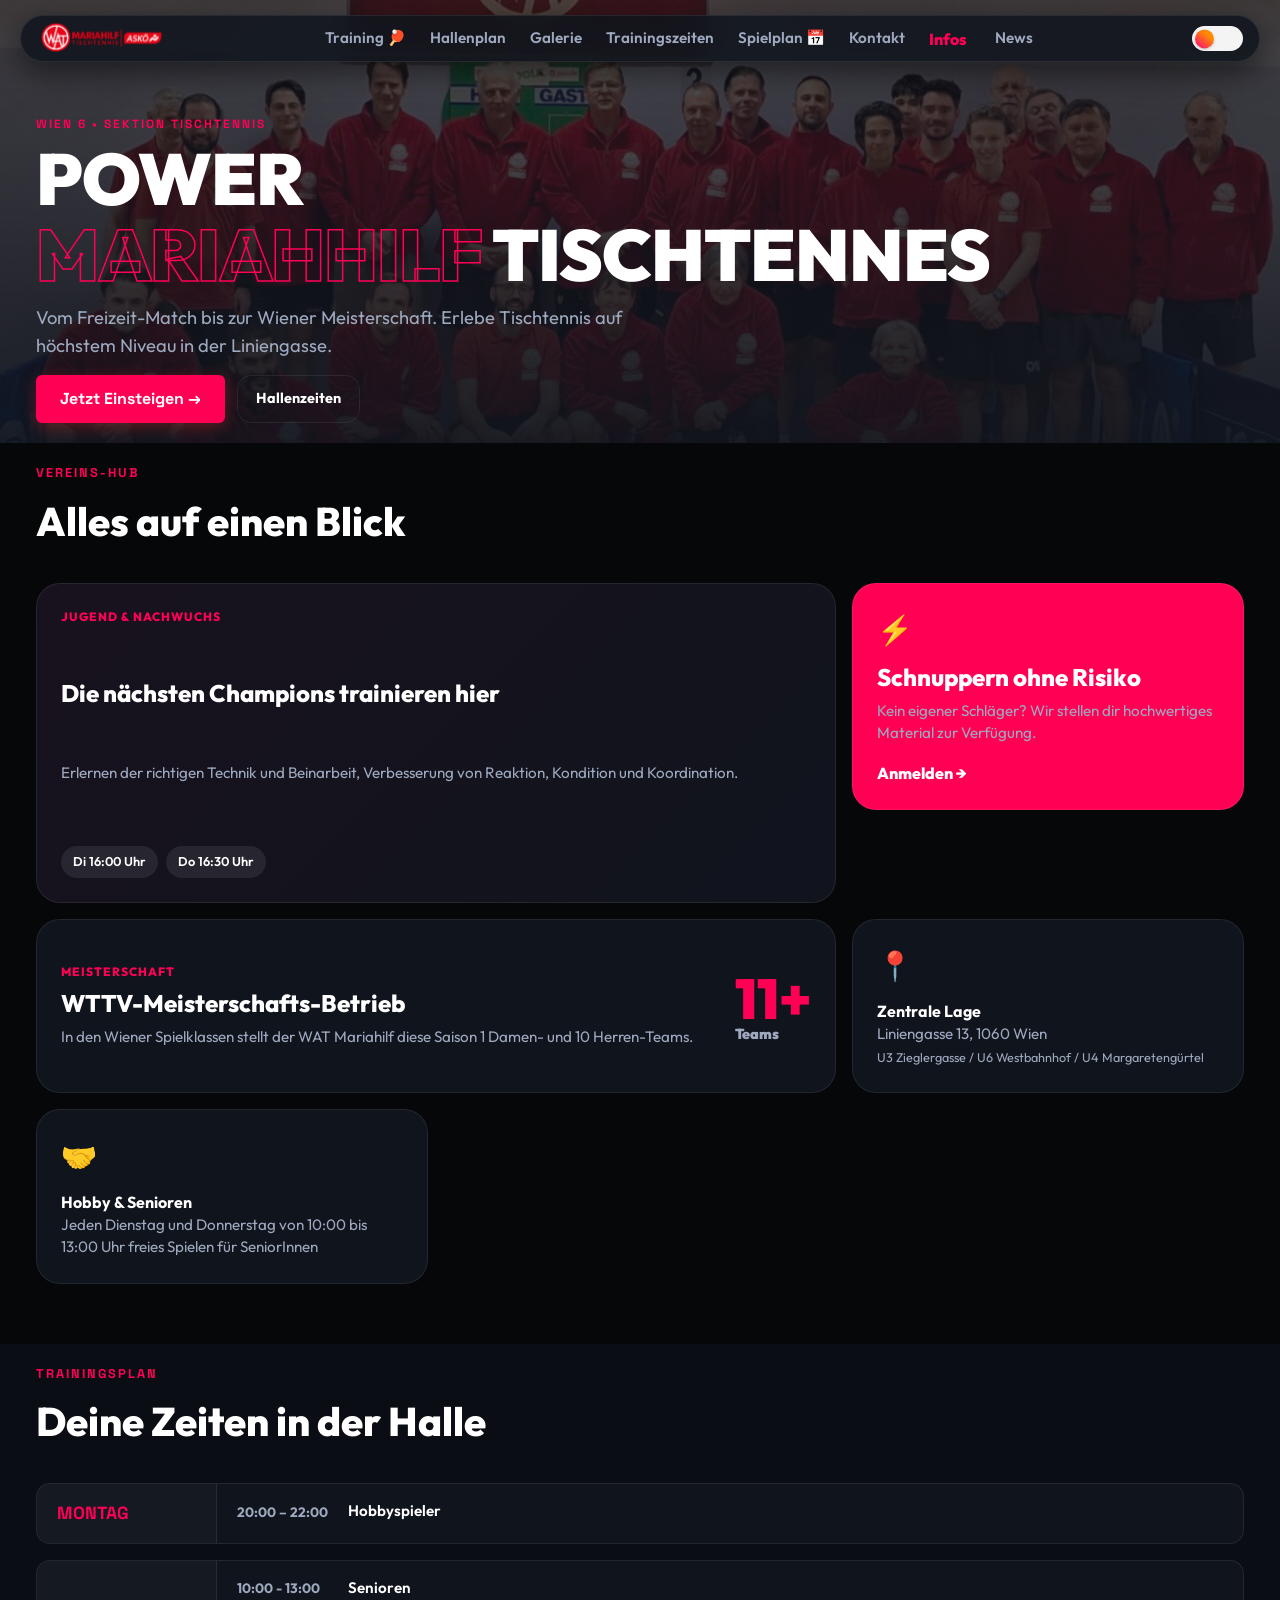
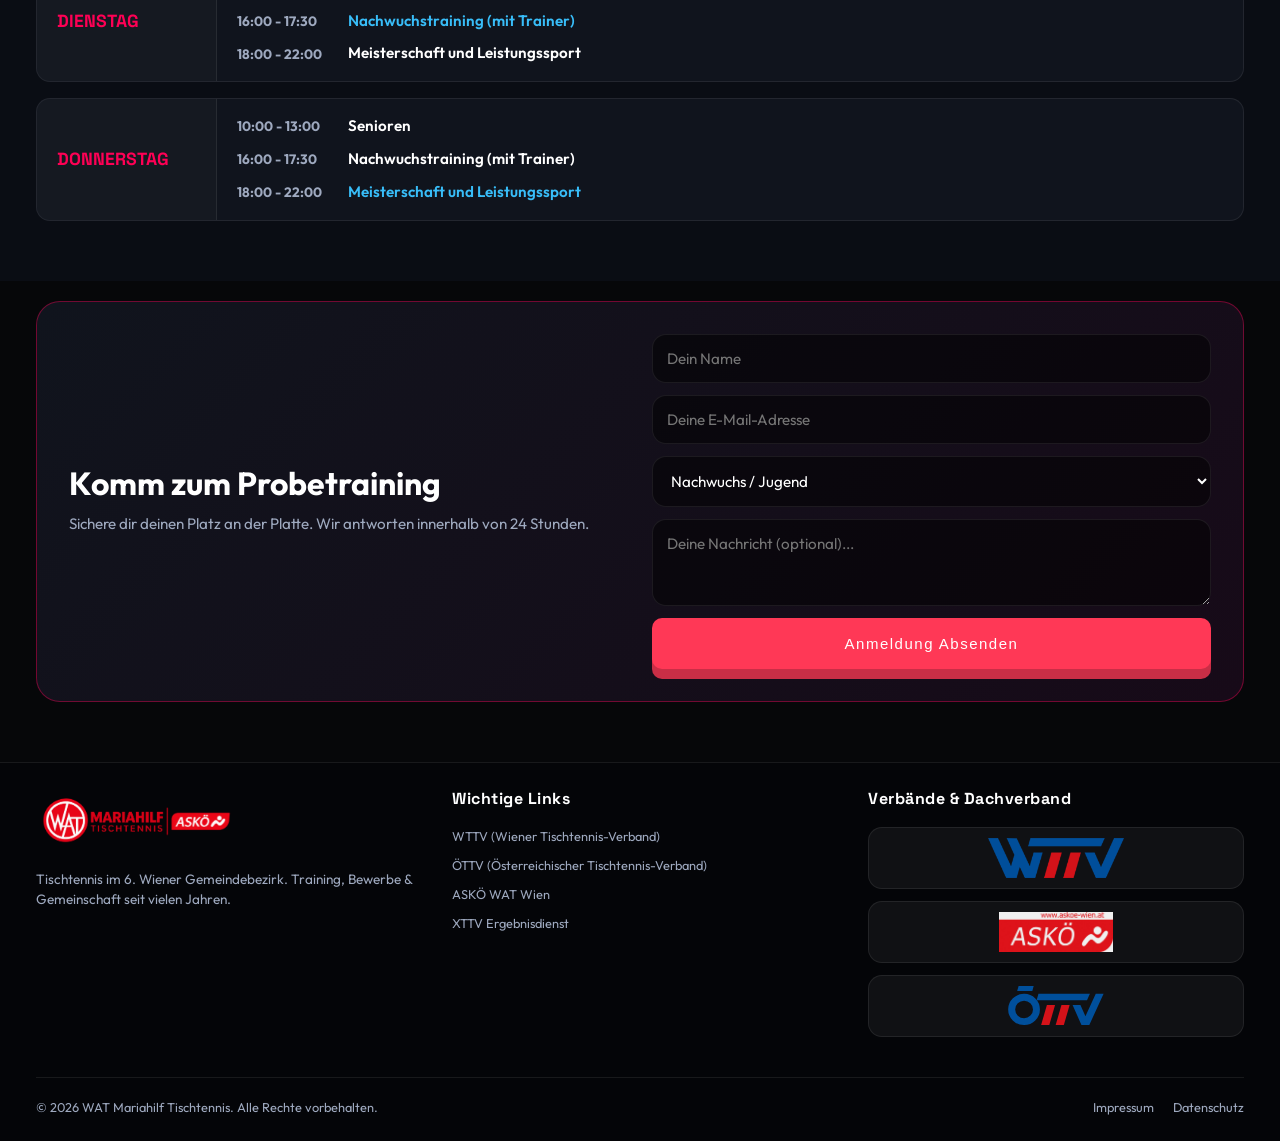
==== commit f418dfc3: "Merge branch 'main' of https://github.com/Jaafar772/wat" ====
--- a/index.html
+++ b/index.html
@@ -35,7 +35,6 @@
     </div>
   </section>
 
-</div>
   <section id="bento" class="section">
     <div class="container">
       <div class="section-tag">VEREINS-HUB</div>
@@ -86,10 +85,8 @@
           <p>Jeden Dienstag und Donnerstag von 10:00 bis 13:00 Uhr freies Spielen für SeniorInnen</p>
         </div>
 
-
-      </div>   
-       </div>
-            
+      </div>
+    </div>
   </section>
 
   <!-- Schedule Section -->
@@ -165,7 +162,7 @@
         <p>Sichere dir deinen Platz an der Platte. Wir antworten innerhalb von 24 Stunden.</p>
       </div>
       
-      <form class="bento-form" action="https://formspree.io/f/mvkzkpdk" method="POST">
+      <form class="bento-form" action="https://formspree.io/f/DEINE_FORM_ID_HIER_EINTRAGEN" method="POST">
         <input type="text" name="name" placeholder="Dein Name" required>
         <input type="email" name="email" placeholder="Deine E-Mail-Adresse" required>
         <select name="interesse">
@@ -177,10 +174,11 @@
         <!-- Optionales Textfeld für Nachrichten -->
         <textarea name="nachricht" placeholder="Deine Nachricht (optional)..." rows="3" style="background: rgba(0, 0, 0, 0.5); border: 1px solid var(--border-glow); padding: 14px; border-radius: var(--radius-md); color: white; font-family: inherit; font-size: 0.95rem; outline: none; resize: vertical;"></textarea>
         
-<button type="submit" class="btn-3d">
-  <span class="shadow"></span>
-  <span class="edge"></span>
-  <span class="front text">Anmeldung Absenden</span>
+<button type="submit" class="button-sub">
+    <span class="button_lg">
+        <span class="button_sl"></span>
+        <span class="button_text">Anmeldung Absenden</span>
+    </span>
 </button>
       </form>
       
@@ -192,8 +190,6 @@
 
   <!-- SCRIPTS -->
   <script src="script.js"></script>
-  <script src="cookie-banner.js"></script>
-
 <button id="backToTop" class="back-to-top" aria-label="Nach oben scrollen">↑</button>
 </body>
 </html>
--- a/style.css
+++ b/style.css
@@ -1,17 +1,15 @@
 /* --- BENTO MOBILE-FIRST & RESPONSIVE DESIGN SYSTEM --- */
 :root {
   --bg-black: #060709;
-  --bg-card: #10141d;
-  --bg-card-hover: #181e2b;
-  --neon-red: #ff0055;
+  --bg-card: #10141D;
+  --bg-card-hover: #181E2B;
+  --neon-red: #FF0055;
   --neon-red-glow: rgba(255, 0, 85, 0.4);
-  --text-white: #ffffff;
-  --text-dim: #9ea9bf;
+  --text-white: #FFFFFF;
+  --text-dim: #9EA9BF;
   --border-glow: rgba(255, 255, 255, 0.08);
   --radius-lg: 24px;
   --radius-md: 14px;
-  --transition-smooth: 0.25s ease;
-  --primary-color: #0284c7;
 }
 
 * {
@@ -25,7 +23,7 @@
 }
 
 body {
-  font-family: "Outfit", sans-serif;
+  font-family: 'Outfit', sans-serif;
   background-color: var(--bg-black);
   color: var(--text-white);
   line-height: 1.5;
@@ -38,1330 +36,160 @@
   padding: 0 20px;
 }
 
-/* =========================================================
-   WAT MARIAHILF — PREMIUM NAVBAR
-   ========================================================= */
-
-.site-navbar {
+/* --- Navigation & Mobile Hamburger --- */
+.navbar-wrapper {
   position: fixed;
-
-  top: 16px;
+  top: 15px;
   left: 0;
   right: 0;
-
-  z-index: 9999;
-
-  padding: 0 18px;
-
-  pointer-events: none;
-}
-
-/* =========================================================
-   NAV SHELL
-   ========================================================= */
-
-.nav-shell {
-  width: min(1260px, 100%);
-  height: 70px;
-
+  z-index: 1000;
+}
+
+.navbar {
+  max-width: 1240px;
   margin: 0 auto;
-
-  display: flex;
+  background: rgba(16, 20, 29, 0.85);
+  backdrop-filter: blur(16px);
+  -webkit-backdrop-filter: blur(16px);
+  border: 1px solid var(--border-glow);
+  border-radius: 100px;
+  padding: 10px 20px;
+  display: flex;
+  justify-content: space-between;
   align-items: center;
-
-  padding: 7px 9px 7px 18px;
-
-  box-sizing: border-box;
-
-  border-radius: 20px;
-
-  background: linear-gradient(
-    135deg,
-    rgba(13, 17, 27, 0.94),
-    rgba(9, 12, 19, 0.88)
-  );
-
-  border: 1px solid rgba(255, 255, 255, 0.09);
-
-  box-shadow:
-    0 18px 55px rgba(0, 0, 0, 0.38),
-    inset 0 1px 0 rgba(255, 255, 255, 0.045);
-
-  backdrop-filter: blur(22px);
-  -webkit-backdrop-filter: blur(22px);
-
-  pointer-events: auto;
-
-  transition:
-    background 0.3s ease,
-    border-color 0.3s ease,
-    box-shadow 0.3s ease;
-}
-
-/* =========================================================
-   LOGO
-   ========================================================= */
-
-.nav-brand {
+  position: relative;
+  box-shadow: 0 10px 30px rgba(0, 0, 0, 0.5);
+}
+
+/* ==========================================
+   OPTIMIERTER LOGO-CODE (FÜR HELL & DUNKEL)
+   ========================================== */
+
+.brand-logo {
   display: flex;
   align-items: center;
-
-  flex-shrink: 0;
-
-  width: 145px;
-
+  gap: 12px;
   text-decoration: none;
-
-  transition:
-    transform 0.25s ease,
-    filter 0.25s ease;
-}
-
-.nav-logo {
-  display: block;
-
-  width: auto !important;
-  height: 45px !important;
-
-  max-width: 140px;
-
+  color: var(--text-main, white); /* Passt sich automatisch an Hell/Dunkel an */
+  font-family: 'Space Grotesk', sans-serif;
+  z-index: 1002;
+}
+
+/* Bild als Logo skalieren (Höhe fix, Breite automatisch) */
+.nav-logo-img {
+  height: 45px !important; /* Perfekte Höhe für die Navbar */
+  width: auto !important;  /* Verhindert das Verzerren/Klein-werden */
   object-fit: contain;
 }
-
-.nav-brand:hover {
-  transform: translateY(-1px);
-
-  filter: drop-shadow(0 5px 18px rgba(255, 0, 85, 0.22));
-}
-
-/* =========================================================
-   MAIN NAVIGATION
-   ========================================================= */
-
-.main-nav {
-  flex: 1;
-
-  height: 100%;
-
+/* ==========================================
+   ELEGANTER HOVER-EFFEKTE FÜR LOGOS
+   ========================================== */
+
+.brand-logo, 
+.footer-logo,
+.footer-bottom img {
+  transition: transform 0.3s cubic-bezier(0.4, 0, 0.2, 1), filter 0.3s ease;
+  will-change: transform, filter;
+}
+
+/* Der Effekt beim Darüberspringen (Hover) */
+.brand-logo:hover, 
+.footer-logo:hover,
+.footer-bottom img:hover {
+  transform: translateY(-2px) scale(1.02);
+  /* Ein dezenter, stilvoller roter Schimmer im Dunkeln */
+  filter: drop-shadow(0 4px 14px rgba(220, 38, 38, 0.4));
+}
+
+/* Angepasster Schimmer für den Light-Mode (etwas dezentor) */
+body.light-mode .brand-logo:hover, 
+body.light-mode .footer-logo:hover,
+body.light-mode .footer-bottom img:hover {
+  filter: drop-shadow(0 4px 10px rgba(220, 38, 38, 0.25));
+}
+
+
+/* Container für Theme-Toggle und Hamburger ganz rechts */
+.nav-right-side {
+  display: flex;
+  align-items: center;
+  gap: 12px;
+}
+
+/* Theme Toggle Button */
+.theme-toggle-btn {
+  background: rgba(255, 255, 255, 0.08);
+  border: 1px solid var(--border-glow);
+  color: var(--text-white);
+  width: 38px;
+  height: 38px;
+  border-radius: 50%;
   display: flex;
   align-items: center;
   justify-content: center;
-
-  gap: 2px;
-
-  min-width: 0;
-}
-
-/* =========================================================
-   NAV LINKS
-   ========================================================= */
-
-.nav-link {
-  position: relative;
-
-  height: 42px;
-
-  display: inline-flex;
-  align-items: center;
-  justify-content: center;
-
-  gap: 6px;
-
-  padding: 0 11px;
-
-  border: 0;
-  border-radius: 10px;
-
-  background: transparent !important;
-
-  color: #aeb5c4;
-
-  text-decoration: none;
-
-  font-family: inherit;
-
-  font-size: 0.82rem;
-  font-weight: 650;
-
-  white-space: nowrap;
-
   cursor: pointer;
-
-  transition:
-    color 0.22s ease,
-    background 0.22s ease,
-    transform 0.22s ease;
-}
-
-/* Hover */
-
-.nav-link:hover {
-  color: #fff;
-
-  background: rgba(255, 255, 255, 0.045) !important;
-}
-
-/* Active */
-
-.nav-link.active {
-  color: #fff !important;
-}
-
-/* Active indicator */
-
-.nav-link.active::after {
-  content: "";
-
-  position: absolute;
-
-  left: 50%;
-  bottom: 3px;
-
-  width: 16px;
-  height: 3px;
-
-  border-radius: 10px;
-
-  background: #ff0055;
-
-  transform: translateX(-50%);
-
-  box-shadow: 0 0 10px rgba(255, 0, 85, 0.65);
-}
-
-/* =========================================================
-   REMOVE OLD EMOJI ICONS
-   ========================================================= */
-
-.nav-link-icon {
-  display: none !important;
-}
-
-.nav-dropdown-button {
-  appearance: none;
-  -webkit-appearance: none;
-  position: relative;
-  height: 42px;
-  display: inline-flex;
-  align-items: center;
-  justify-content: center;
-  gap: 7px;
-  padding: 0 11px;
-  border: 0;
-  border-radius: 10px;
-  background: transparent !important;
-  color: #aeb5c4;
-  font-family: inherit;
-  font-size: 0.82rem;
-  font-weight: 650;
-  line-height: 1;
-  white-space: nowrap;
-  cursor: pointer;
-  transition:
-    color 0.22s ease,
-    background 0.22s ease;
-}
-
-/* Kein weißes Kästchen */
-
-.nav-dropdown-button:hover {
-  background: rgba(255, 255, 255, 0.07) !important;
-  color: var(--neon-red, #ff0050);
-}
-
-/* Plus */
-
-.nav-plus {
-  display: inline-flex;
-
-  align-items: center;
-  justify-content: center;
-
-  width: 18px;
-  height: 18px;
-
-  font-size: 18px;
-  font-weight: 700;
-
-  line-height: 1;
-
-  transition:
-    transform 0.25s ease,
-    color 0.25s ease;
-}
-
-/* Wenn geöffnet */
-
-.nav-dropdown.open .nav-plus {
-  transform: rotate(45deg);
-  color: var(--neon-red, #ff0050);
-}
-
-/* =========================================================
-   INFO DROPDOWN WRAPPER
-   ========================================================= */
-
-.nav-dropdown {
-  position: relative;
-  display: flex;
-  align-items: center;
-  flex-shrink: 0;
-}
-
-/* =========================================================
-   DROPDOWN MENU
-   ========================================================= */
-
-.nav-dropdown-menu {
-  position: absolute;
-
-  top: calc(100% + 10px);
-  left: 50%;
-  right: auto;
-
-  width: 300px;
-  max-width: min(300px, calc(100vw - 24px));
-
-  padding: 8px;
-
-  background: rgba(15, 18, 27, 0.97);
-
-  border: 1px solid rgba(255, 255, 255, 0.1);
-
-  border-radius: 18px;
-
-  box-shadow: 0 20px 50px rgba(0, 0, 0, 0.45);
-
-  backdrop-filter: blur(20px);
-  -webkit-backdrop-filter: blur(20px);
-
-  opacity: 0;
-  visibility: hidden;
-
-  transform: translate(-50%, -8px) scale(0.97);
-
-  transform-origin: top center;
-
-  pointer-events: none;
-
-  transition:
-    opacity 0.2s ease,
-    transform 0.2s ease,
-    visibility 0.2s ease;
-
-  z-index: 2000;
-}
-
-/* OPEN */
-
-.nav-dropdown.open .nav-dropdown-menu,
-.nav-dropdown.active .nav-dropdown-menu {
-  opacity: 1;
-
-  visibility: visible;
-
-  transform: translate(-50%, 0) scale(1);
-
-  pointer-events: auto;
-}
-
-/* Dropdown Links */
-
-.nav-dropdown-menu a {
-  display: flex;
-
-  align-items: center;
-  justify-content: space-between;
-
-  gap: 15px;
-
-  width: 100%;
-
-  padding: 13px 14px;
-
-  border-radius: 12px;
-
-  text-decoration: none;
-
-  color: var(--text-main, #fff) !important;
-
-  background: transparent;
-
-  transition:
-    background 0.2s ease,
-    transform 0.2s ease;
-}
-
-.nav-dropdown-menu a:hover {
-  background: rgba(255, 255, 255, 0.07);
-
-  transform: translateX(3px);
-}
-
-.nav-dropdown-menu a span {
-  display: flex;
-
-  flex-direction: column;
-
-  gap: 3px;
-}
-
-.nav-dropdown-menu strong {
-  font-size: 0.92rem;
-}
-
-.nav-dropdown-menu small {
-  font-size: 0.72rem;
-
-  color: var(--text-dim, #9298a8);
-}
-
-.nav-dropdown-menu b {
-  color: var(--neon-red, #ff0050);
-
+  transition: all 0.25s ease;
   font-size: 1rem;
-
-  font-weight: 600;
-}
-
-/* =========================================================
-   LIGHT MODE
-   ========================================================= */
-
-body.light-mode .nav-dropdown-menu {
-  background: rgba(255, 255, 255, 0.97);
-
-  border-color: rgba(0, 0, 0, 0.08);
-
-  box-shadow: 0 20px 50px rgba(0, 0, 0, 0.15);
-}
-
-body.light-mode .nav-dropdown-menu a {
-  color: #171923 !important;
-}
-
-body.light-mode .nav-dropdown-menu a:hover {
-  background: rgba(0, 0, 0, 0.045);
-}
-
-body.light-mode .nav-dropdown-menu small {
-  color: #777;
-}
-
-/* =========================================================
-   MOBILE
-   ========================================================= */
-
-/* =========================================================
-   RIGHT SIDE
-   ========================================================= */
-
-.nav-actions {
-  display: flex;
-
-  align-items: center;
-
-  gap: 9px;
-
-  flex-shrink: 0;
-
-  margin-left: 12px;
-}
-
-/* =========================================================
-   TABLE TENNIS THEME SWITCH
-   ========================================================= */
-
-.tt-pro-switch {
-  position: relative;
-
-  display: inline-flex;
-
-  width: 52px;
-  height: 30px;
-
-  flex-shrink: 0;
-
-  cursor: pointer;
-}
-
-.tt-pro-switch input {
-  position: absolute;
-
-  width: 1px;
-  height: 1px;
-
-  opacity: 0;
-}
-
-/* Court */
-
-.tt-pro-court {
-  position: relative;
-
-  display: block;
-
-  width: 52px;
-  height: 30px;
-
-  overflow: hidden;
-
-  box-sizing: border-box;
-
-  border-radius: 10px;
-
-  background: linear-gradient(145deg, #151b27, #0b1018);
-
-  border: 1px solid rgba(255, 255, 255, 0.11);
-
-  box-shadow:
-    inset 0 1px 0 rgba(255, 255, 255, 0.05),
-    0 5px 18px rgba(0, 0, 0, 0.22);
-
-  transition:
-    background 0.3s ease,
-    border-color 0.3s ease,
-    box-shadow 0.3s ease;
-}
-
-/* Court line */
-
-.tt-pro-court::before {
-  content: "";
-
-  position: absolute;
-
-  left: 6px;
-  right: 6px;
-
-  top: 14px;
-
-  height: 1px;
-
-  background: rgba(255, 255, 255, 0.13);
-}
-
-/* Net */
-
-.tt-pro-net {
-  position: absolute;
-
-  top: 7px;
-  bottom: 7px;
-
-  left: 50%;
-
-  width: 1px;
-
-  transform: translateX(-50%);
-
-  background: linear-gradient(
-    to bottom,
-    transparent,
-    rgba(255, 255, 255, 0.35),
-    transparent
-  );
-
-  z-index: 2;
-}
-
-/* Paddle */
-
-.tt-pro-paddle {
-  position: absolute;
-
-  left: 6px;
-  top: 7px;
-
-  width: 11px;
-  height: 18px;
-
-  transform: rotate(-24deg);
-
-  z-index: 3;
-
-  transition:
-    left 0.45s cubic-bezier(0.34, 1.56, 0.64, 1),
-    transform 0.45s cubic-bezier(0.34, 1.56, 0.64, 1);
-}
-
-.tt-pro-paddle-head {
-  position: absolute;
-
-  left: 0;
-  top: 0;
-
-  width: 10px;
-  height: 11px;
-
-  border-radius: 55% 55% 48% 48%;
-
-  background: linear-gradient(145deg, #ff3978, #ff0055);
-
-  box-shadow: 0 0 8px rgba(255, 0, 85, 0.45);
-}
-
-.tt-pro-paddle-head::after {
-  content: "";
-
-  position: absolute;
-
-  top: 2px;
-  left: 2px;
-
-  width: 4px;
-  height: 3px;
-
-  border-radius: 50%;
-
-  background: rgba(255, 255, 255, 0.2);
-}
-
-.tt-pro-paddle-handle {
-  position: absolute;
-
-  left: 3px;
-  top: 9px;
-
-  width: 4px;
-  height: 8px;
-
-  border-radius: 2px;
-
-  background: linear-gradient(to bottom, #ddd, #8e96a5);
-}
-
-/* Ball */
-
-.tt-pro-ball {
-  position: absolute;
-
-  left: 34px;
-  top: 9px;
-
-  width: 7px;
-  height: 7px;
-
-  border-radius: 50%;
-
-  background: radial-gradient(
-    circle at 35% 30%,
-    #fff 0%,
-    #fff 45%,
-    #dfe3e8 100%
-  );
-
-  box-shadow: 0 0 7px rgba(255, 255, 255, 0.65);
-
-  z-index: 4;
-
-  transition:
-    left 0.45s cubic-bezier(0.34, 1.56, 0.64, 1),
-    top 0.45s cubic-bezier(0.34, 1.56, 0.64, 1);
-}
-
-/* Ball detail */
-
-.tt-pro-ball::after {
-  content: "";
-
-  position: absolute;
-
-  width: 4px;
-  height: 5px;
-
-  left: 2px;
-  top: 1px;
-
-  border-right: 1px solid rgba(0, 0, 0, 0.14);
-
-  border-radius: 50%;
-}
-
-/* =========================================================
-   SWITCH — LIGHT MODE
-   ========================================================= */
-
-.tt-pro-switch input:checked + .tt-pro-court {
-  background: linear-gradient(145deg, #24131c, #120b11);
-
-  border-color: rgba(255, 0, 85, 0.38);
-
-  box-shadow:
-    inset 0 1px 0 rgba(255, 255, 255, 0.04),
-    0 0 16px rgba(255, 0, 85, 0.12);
-}
-
-.tt-pro-switch input:checked + .tt-pro-court .tt-pro-paddle {
-  left: 35px;
-
-  transform: rotate(24deg);
-}
-
-.tt-pro-switch input:checked + .tt-pro-court .tt-pro-ball {
-  left: 10px;
-  top: 6px;
-
-  animation: ttBallBounce 0.45s ease;
-}
-
-@keyframes ttBallBounce {
-  0% {
-    transform: translate(0, 0) scale(1);
-  }
-
-  35% {
-    transform: translate(-7px, -5px) scale(1.08);
-  }
-
-  65% {
-    transform: translate(-12px, 1px) scale(0.96);
-  }
-
-  100% {
-    transform: translate(0, 0) scale(1);
-  }
-}
-
-/* Switch hover */
-
-.tt-pro-switch:hover .tt-pro-court {
-  border-color: rgba(255, 0, 85, 0.42);
-
-  box-shadow: 0 0 18px rgba(255, 0, 85, 0.13);
-}
-
-.tt-pro-switch:hover .tt-pro-ball {
-  box-shadow: 0 0 10px rgba(255, 255, 255, 0.85);
-}
-
-/* Keyboard focus */
-
-.tt-pro-switch input:focus-visible + .tt-pro-court {
-  outline: 2px solid rgba(255, 0, 85, 0.5);
-
-  outline-offset: 3px;
-}
-
-/* =========================================================
-   DESKTOP CONTACT
-   ========================================================= */
-
-.desktop-contact {
-  height: 42px;
-
-  display: inline-flex;
-
-  align-items: center;
-
-  gap: 7px;
-
-  padding: 0 14px;
-
-  border-radius: 11px;
-
-  color: #fff;
-
-  text-decoration: none;
-
-  font-size: 0.8rem;
-
-  font-weight: 750;
-
-  background: linear-gradient(
-    135deg,
-    rgba(255, 0, 85, 0.94),
-    rgba(220, 0, 70, 0.84)
-  );
-
-  border: 1px solid rgba(255, 255, 255, 0.08);
-
-  box-shadow: 0 6px 18px rgba(255, 0, 85, 0.14);
-
-  transition:
-    transform 0.2s ease,
-    box-shadow 0.2s ease,
-    filter 0.2s ease;
-}
-
-.desktop-contact:hover {
-  color: #fff;
-
-  transform: translateY(-2px);
-
-  filter: brightness(1.07);
-
-  box-shadow: 0 9px 24px rgba(255, 0, 85, 0.25);
-}
-
-.contact-arrow {
-  color: #fff;
-
-  font-size: 1rem;
-
-  transition: transform 0.2s ease;
-}
-
-.desktop-contact:hover .contact-arrow {
-  transform: translate(2px, -2px);
-}
-
-/* =========================================================
-   HAMBURGER
-   ========================================================= */
-
+}
+
+.theme-toggle-btn:hover {
+  background: var(--neon-red);
+  color: #FFFFFF;
+  border-color: var(--neon-red);
+  transform: scale(1.08);
+}
+
+/* Hamburger Icon */
 .menu-toggle {
   display: none;
-
-  width: 42px;
-  height: 42px;
-
-  padding: 0;
-
-  border: 1px solid rgba(255, 255, 255, 0.09);
-
-  border-radius: 11px;
-
-  background: rgba(255, 255, 255, 0.045);
-
-  align-items: center;
-  justify-content: center;
-
+  background: none;
+  border: none;
+  cursor: pointer;
   flex-direction: column;
-
   gap: 5px;
-
-  cursor: pointer;
-
-  transition:
-    border-color 0.2s ease,
-    background 0.2s ease;
+  padding: 8px;
+  z-index: 1002;
 }
 
 .menu-toggle span {
-  width: 18px;
+  width: 22px;
   height: 2px;
-
-  border-radius: 5px;
-
-  background: #fff;
-
-  transition:
-    transform 0.25s ease,
-    opacity 0.2s ease;
-}
-
-.menu-toggle:hover {
-  border-color: rgba(255, 0, 85, 0.35);
-
-  background: rgba(255, 0, 85, 0.06);
-}
-
-/* Hamburger → X */
+  background: white;
+  transition: transform 0.3s, opacity 0.3s;
+  border-radius: 2px;
+}
 
 .menu-toggle.active span:nth-child(1) {
   transform: translateY(7px) rotate(45deg);
 }
-
 .menu-toggle.active span:nth-child(2) {
   opacity: 0;
 }
-
 .menu-toggle.active span:nth-child(3) {
   transform: translateY(-7px) rotate(-45deg);
 }
 
-/* Mobile contact hidden */
-
-.mobile-contact {
-  display: none;
-}
-
-/* =========================================================
-   LIGHT MODE
-   ========================================================= */
-
-body.light-mode .nav-shell {
-  background: rgba(255, 255, 255, 0.94);
-
-  border-color: rgba(15, 23, 42, 0.08);
-
-  box-shadow: 0 18px 55px rgba(15, 23, 42, 0.12);
-}
-
-body.light-mode .nav-link {
-  color: #596174;
-
-  background: transparent !important;
-}
-
-body.light-mode .nav-link:hover {
-  color: #111827;
-
-  background: rgba(15, 23, 42, 0.045) !important;
-}
-
-body.light-mode .nav-link.active {
-  color: #111827 !important;
-}
-
-/* Infos */
-
-body.light-mode .nav-dropdown-button {
-  color: #596174;
-
-  background: transparent !important;
-}
-
-body.light-mode .nav-dropdown-button:hover {
-  color: #111827;
-
-  background: rgba(15, 23, 42, 0.045) !important;
-}
-
-/* Dropdown */
-
-body.light-mode .nav-dropdown-menu {
-  background: rgba(255, 255, 255, 0.97) !important;
-
-  border-color: rgba(15, 23, 42, 0.08);
-
-  box-shadow: 0 25px 65px rgba(15, 23, 42, 0.16);
-}
-
-body.light-mode .nav-dropdown-menu a {
-  color: #20242d !important;
-
-  background: transparent !important;
-}
-
-body.light-mode .nav-dropdown-menu a:hover {
-  background: rgba(255, 0, 85, 0.055) !important;
-}
-
-body.light-mode .nav-dropdown-menu strong {
-  color: #20242d;
-}
-
-body.light-mode .nav-dropdown-menu small {
-  color: #737b8d;
-}
-
-/* Contact */
-
-body.light-mode .desktop-contact {
-  color: #fff;
-}
-
-/* Hamburger */
-
-body.light-mode .menu-toggle {
-  background: rgba(15, 23, 42, 0.04);
-
-  border-color: rgba(15, 23, 42, 0.09);
-}
-
-body.light-mode .menu-toggle span {
-  background: #111827;
-}
-
-/* =========================================================
-   TABLET
-   ========================================================= */
-
-@media (max-width: 1120px) {
-  .nav-brand {
-    width: 125px;
-  }
-
-  .nav-logo {
-    height: 41px !important;
-
-    max-width: 120px;
-  }
-
-  .nav-link {
-    padding: 0 7px;
-
-    font-size: 0.76rem;
-  }
-
-  .desktop-contact {
-    padding: 0 10px;
-
-    font-size: 0.75rem;
-  }
-
-  .tt-pro-switch {
-    transform: scale(0.92);
-  }
-}
-
-/* =========================================================
-   MOBILE
-   ========================================================= */
-
-@media (max-width: 850px) {
-  .site-navbar {
-    top: 10px;
-
-    padding: 0 11px;
-  }
-
-  .nav-shell {
-    height: 60px;
-
-    padding: 6px 8px 6px 13px;
-
-    border-radius: 17px;
-  }
-
-  /* Logo */
-
-  .nav-brand {
-    width: auto;
-
-    margin-right: auto;
-  }
-
-  .nav-logo {
-    height: 38px !important;
-
-    max-width: 130px;
-  }
-
-  /* Desktop contact hidden */
-
-  .desktop-contact {
-    display: none;
-  }
-
-  /* Right side */
-
-  .nav-actions {
-    margin-left: auto;
-
-    gap: 6px;
-  }
-
-  /* Small table-tennis switch */
-
-  .tt-pro-switch {
-    width: 43px;
-    height: 27px;
-
-    transform: none;
-  }
-
-  .tt-pro-court {
-    width: 43px;
-    height: 27px;
-
-    border-radius: 9px;
-  }
-
-  .tt-pro-paddle {
-    left: 5px;
-    top: 6px;
-
-    transform: scale(0.9) rotate(-24deg);
-  }
-
-  .tt-pro-ball {
-    left: 28px;
-    top: 8px;
-
-    width: 6px;
-    height: 6px;
-  }
-
-  .tt-pro-switch input:checked + .tt-pro-court .tt-pro-paddle {
-    left: 28px;
-
-    transform: scale(0.9) rotate(24deg);
-  }
-
-  .tt-pro-switch input:checked + .tt-pro-court .tt-pro-ball {
-    left: 8px;
-  }
-
-  /* Hamburger */
-
-  .menu-toggle {
-    display: flex;
-  }
-
-  /* =====================================================
-     MOBILE MENU
-     ===================================================== */
-
-  .main-nav {
-    position: absolute;
-
-    top: calc(100% + 9px);
-
-    left: 0;
-    right: 0;
-
-    height: auto;
-
-    display: flex;
-
-    flex-direction: column;
-
-    align-items: stretch;
-
-    justify-content: flex-start;
-
-    gap: 3px;
-
-    padding: 8px;
-
-    box-sizing: border-box;
-
-    border-radius: 17px;
-
-    background: linear-gradient(
-      145deg,
-      rgba(15, 19, 29, 0.98),
-      rgba(8, 11, 18, 0.98)
-    );
-
-    border: 1px solid rgba(255, 255, 255, 0.08);
-
-    box-shadow: 0 25px 65px rgba(0, 0, 0, 0.5);
-
-    backdrop-filter: blur(22px);
-    -webkit-backdrop-filter: blur(22px);
-
-    opacity: 0;
-
-    visibility: hidden;
-
-    pointer-events: none;
-
-    transform: translateY(-8px) scale(0.98);
-
-    transform-origin: top center;
-
-    transition:
-      opacity 0.22s ease,
-      visibility 0.22s ease,
-      transform 0.22s ease;
-  }
-
-  .main-nav.active {
-    opacity: 1;
-
-    visibility: visible;
-
-    pointer-events: auto;
-
-    transform: translateY(0) scale(1);
-  }
-
-  /* Mobile links */
-
-  .nav-link {
-    width: 100%;
-
-    height: 48px;
-
-    justify-content: space-between;
-
-    padding: 0 14px;
-
-    border-radius: 11px;
-
-    font-size: 0.9rem;
-  }
-
-  .nav-link:hover {
-    background: rgba(255, 255, 255, 0.05) !important;
-  }
-
-  .nav-link.active {
-    background: rgba(255, 0, 85, 0.07) !important;
-  }
-
-  .nav-link.active::after {
-    left: auto;
-
-    right: 12px;
-
-    bottom: 50%;
-
-    width: 5px;
-    height: 5px;
-
-    transform: translateY(50%);
-  }
-
-  /* =====================================================
-     MOBILE INFOS
-     ===================================================== */
-
-  .nav-dropdown {
-    width: 100%;
-  }
-
-  .nav-dropdown-button {
-    width: 100%;
-
-    justify-content: space-between;
-  }
-
-  .nav-dropdown-menu {
-    position: static;
-
-    width: 100%;
-
-    margin: 2px 0;
-
-    padding: 4px;
-
-    display: none;
-
-    opacity: 1;
-
-    visibility: visible;
-
-    pointer-events: auto;
-
-    transform: none;
-
-    box-shadow: none;
-
-    border-radius: 11px;
-
-    background: rgba(255, 255, 255, 0.025);
-
-    border: 1px solid rgba(255, 255, 255, 0.045);
-  }
-
-  .nav-dropdown.open .nav-dropdown-menu,
-  .nav-dropdown.active .nav-dropdown-menu {
-    display: block;
-  }
-
-  .nav-dropdown-menu a {
-    padding: 10px;
-
-    min-height: 42px;
-
-    box-sizing: border-box;
-  }
-
-  .nav-dropdown-menu small {
-    display: none;
-  }
-
-  /* =====================================================
-     MOBILE CONTACT
-     ===================================================== */
-
-  .mobile-contact {
-    display: flex;
-
-    align-items: center;
-
-    justify-content: space-between;
-
-    min-height: 48px;
-
-    margin-top: 5px;
-
-    padding: 0 14px;
-
-    border-radius: 11px;
-
-    background: linear-gradient(135deg, #ff0055, #dc0046);
-
-    color: #fff;
-
-    text-decoration: none;
-
-    font-size: 0.88rem;
-
-    font-weight: 800;
-
-    box-shadow: 0 8px 20px rgba(255, 0, 85, 0.16);
-  }
-
-  .mobile-contact .contact-arrow {
-    color: #fff;
-
-    font-size: 1.1rem;
-  }
-
-  /* Mobile light mode */
-
-  body.light-mode .main-nav {
-    background: rgba(255, 255, 255, 0.97);
-
-    border-color: rgba(15, 23, 42, 0.08);
-
-    box-shadow: 0 25px 65px rgba(15, 23, 42, 0.15);
-  }
-
-  body.light-mode .nav-link {
-    color: #596174;
-  }
-
-  body.light-mode .nav-link:hover {
-    color: #111827;
-
-    background: rgba(15, 23, 42, 0.045) !important;
-  }
-
-  body.light-mode .nav-dropdown-menu {
-    background: rgba(15, 23, 42, 0.035) !important;
-
-    border-color: rgba(15, 23, 42, 0.06);
-  }
-
-  body.light-mode .nav-dropdown-menu a:hover {
-    background: rgba(255, 0, 85, 0.06) !important;
-  }
-}
-
-/* =========================================================
-   SMALL PHONES
-   ========================================================= */
-
-@media (max-width: 420px) {
-  .site-navbar {
-    padding: 0 8px;
-  }
-
-  .nav-shell {
-    height: 57px;
-
-    padding-left: 10px;
-
-    border-radius: 16px;
-  }
-
-  .nav-logo {
-    height: 35px !important;
-
-    max-width: 120px;
-  }
-
-  .tt-pro-switch {
-    width: 40px;
-    height: 26px;
-  }
-
-  .tt-pro-court {
-    width: 40px;
-    height: 26px;
-  }
-
-  .menu-toggle {
-    width: 39px;
-    height: 39px;
-  }
+.nav-links {
+  display: flex;
+  align-items: center;
+  gap: 24px;
+}
+
+.nav-links a {
+  color: var(--text-dim);
+  text-decoration: none;
+  font-weight: 600;
+  font-size: 0.95rem;
+  transition: color 0.2s;
+}
+
+.nav-links a:hover {
+  color: white;
+}
+
+.nav-links a.active {
+  color: var(--neon-red) !important;
+  font-weight: 800 !important;
 }
 
 /* --- HERO BEREICH MIT BILD & SLIDE-EFFEKT --- */
@@ -1370,24 +198,14 @@
   position: relative;
   overflow: hidden;
   /* Wir geben dem Hero einen eigenen, leicht aufgehellten Hintergrund im Dark Mode, damit das Bild nicht im Schwarz versinkt */
-  background:
-    linear-gradient(
-      180deg,
-      rgba(16, 20, 29, 0.7) 0%,
-      rgba(16, 20, 29, 0.95) 100%
-    ),
-    url("imgs/header.jpg") center/cover no-repeat !important;
+  background: linear-gradient(180deg, rgba(16, 20, 29, 0.7) 0%, rgba(16, 20, 29, 0.95) 100%), 
+  url('imgs/header.jpg') center/cover no-repeat !important;
 }
 /* Falls der Light Mode aktiv ist, machen wir den Verlauf heller/schwächer, damit das Bild durchleuchtet */
 body.light-mode .hero-section,
 html.light-mode .hero-section {
-  background:
-    linear-gradient(
-      180deg,
-      rgba(255, 255, 255, 0.4) 0%,
-      rgba(255, 255, 255, 0.85) 100%
-    ),
-    url("imgs/header.jpg") center/cover no-repeat;
+  background: linear-gradient(180deg, rgba(255, 255, 255, 0.4) 0%, rgba(255, 255, 255, 0.85) 100%), 
+  url('imgs/header.jpg') center/cover no-repeat;
 }
 
 @keyframes strongSlideUp {
@@ -1411,7 +229,7 @@
 
 .hero-badge {
   display: inline-block;
-  font-family: "Space Grotesk", sans-serif;
+  font-family: 'Space Grotesk', sans-serif;
   font-size: 0.75rem;
   font-weight: 700;
   color: var(--neon-red);
@@ -1452,8 +270,7 @@
 }
 
 /* --- Buttons --- */
-.btn-neon,
-.btn-outline {
+.btn-neon, .btn-outline {
   min-height: 48px;
   display: inline-flex;
   align-items: center;
@@ -1496,7 +313,7 @@
 }
 
 .section-tag {
-  font-family: "Space Grotesk", sans-serif;
+  font-family: 'Space Grotesk', sans-serif;
   color: var(--neon-red);
   font-weight: 700;
   font-size: 0.8rem;
@@ -1529,7 +346,7 @@
 .bento-hero-card {
   grid-column: span 2;
   grid-row: span 2;
-  background: linear-gradient(135deg, #18121e 0%, var(--bg-card) 100%);
+  background: linear-gradient(135deg, #18121E 0%, var(--bg-card) 100%);
   min-height: 320px;
 }
 
@@ -1613,7 +430,7 @@
 
 /* --- Schedule Section --- */
 .section-dark {
-  background: #0a0d14;
+  background: #0A0D14;
 }
 
 .timeline-container {
@@ -1640,7 +457,7 @@
 }
 
 .day {
-  font-family: "Space Grotesk", sans-serif;
+  font-family: 'Space Grotesk', sans-serif;
   font-weight: 700;
   font-size: 1.1rem;
   color: var(--neon-red);
@@ -1672,12 +489,12 @@
 }
 
 .highlight-slot .slot-title {
-  color: #38bdf8;
+  color: #38BDF8;
 }
 
 /* --- Join Box Form --- */
 .join-box {
-  background: linear-gradient(135deg, var(--bg-card) 0%, #170a18 100%);
+  background: linear-gradient(135deg, var(--bg-card) 0%, #170A18 100%);
   border: 1px solid var(--neon-red-glow);
   border-radius: var(--radius-lg);
   padding: 32px;
@@ -1704,8 +521,7 @@
   gap: 12px;
 }
 
-.bento-form input,
-.bento-form select {
+.bento-form input, .bento-form select {
   background: rgba(0, 0, 0, 0.5);
   border: 1px solid var(--border-glow);
   padding: 14px;
@@ -1739,7 +555,7 @@
   align-items: center;
   gap: 10px;
   color: white;
-  font-family: "Space Grotesk", sans-serif;
+  font-family: 'Space Grotesk', sans-serif;
   font-size: 1.1rem;
   margin-bottom: 12px;
 }
@@ -1748,7 +564,7 @@
   width: 36px;
   height: 36px;
   object-fit: contain;
-  display: block;
+  display: block; 
 }
 
 .footer-desc {
@@ -1759,27 +575,11 @@
 
 .footer-heading {
   color: white;
-  font-family: "Space Grotesk", sans-serif;
+  font-family: 'Space Grotesk', sans-serif;
   font-size: 1rem;
   margin-bottom: 16px;
   letter-spacing: 0.5px;
 }
-/* Logos im Footer nicht vom Light Theme verändern */
-body.light-mode .footer,
-html.light-mode .footer {
-  background: #08090d !important;
-  color: #fff !important;
-}
-
-body.light-mode .footer-heading,
-html.light-mode .footer-heading {
-  color: #fff !important;
-}
-
-body.light-mode .footer-bottom,
-html.light-mode .footer-bottom {
-  background: #050609 !important;
-}
 
 .footer-links-list {
   list-style: none;
@@ -1791,9 +591,7 @@
 .footer-links-list a {
   color: var(--text-dim);
   text-decoration: none;
-  transition:
-    color 0.2s,
-    transform 0.2s;
+  transition: color 0.2s, transform 0.2s;
   display: inline-block;
 }
 
@@ -1817,10 +615,7 @@
   display: flex;
   align-items: center;
   justify-content: center;
-  transition:
-    background 0.3s,
-    border-color 0.3s,
-    transform 0.2s;
+  transition: background 0.3s, border-color 0.3s, transform 0.2s;
 }
 
 .logo-card:hover {
@@ -1850,8 +645,8 @@
 }
 
 /* Logo im Footer skalieren */
-.footer-logo,
-.footer-bottom img,
+.footer-logo, 
+.footer-bottom img, 
 .footer img {
   height: 70px !important; /* Passt die Größe perfekt an den Footer an */
   width: auto !important;
@@ -1877,39 +672,78 @@
    LIGHT MODE LOGIK & OPTIMIERUNGEN
    ========================================== */
 body.light-mode {
-  --bg-black: #ffffff;
-  --bg-card: #f4f6f9;
-  --bg-card-hover: #e9ecef;
+  --bg-black: #FFFFFF;
+  --bg-card: #F4F6F9;
+  --bg-card-hover: #E9ECEF;
   --text-white: #111827;
-  --text-dim: #ffffff;
+  --text-dim: #4B5563;
   --border-glow: rgba(0, 0, 0, 0.12);
 }
+body.light-mode .nav-links,
+html.light-mode .nav-links {
+  background: rgba(244, 246, 249, 0.92) !important;
+  backdrop-filter: blur(12px);
+  -webkit-backdrop-filter: blur(12px);
+}
+body.light-mode .navbar {
+  background: rgba(255, 255, 255, 0.95);
+  box-shadow: 0 10px 30px rgba(0, 0, 0, 0.08);
+}
+
+body.light-mode .nav-links {
+  background: rgba(255, 255, 255, 0.85);
+  backdrop-filter: blur(10px);
+}
+body.light-mode .nav-links a {
+  color: #334155;
+}
+
+body.light-mode .nav-links a:hover {
+  color: var(--neon-red);
+}
+
+body.light-mode .logo-name {
+  color: #0F172A;
+}
+
 body.light-mode .btn-glow {
   background: rgba(0, 0, 0, 0.05);
-  color: #0f172a !important;
+  color: #0F172A !important;
   border-color: rgba(0, 0, 0, 0.1);
 }
 
 body.light-mode .btn-glow:hover {
   background: var(--neon-red);
-  color: #ffffff !important;
+  color: #FFFFFF !important;
   border-color: var(--neon-red);
 }
 
+body.light-mode .theme-toggle-btn {
+  background: rgba(0, 0, 0, 0.05);
+  color: #0F172A;
+  border-color: rgba(0, 0, 0, 0.1);
+}
+
+body.light-mode .theme-toggle-btn:hover {
+  background: var(--neon-red);
+  color: #FFFFFF;
+  border-color: var(--neon-red);
+}
+
 body.light-mode .section-dark {
-  background: #f8fafc;
-}
-
-body.light-mode .bento-form input,
+  background: #F8FAFC;
+}
+
+body.light-mode .bento-form input, 
 body.light-mode .bento-form select {
-  background: #ffffff;
+  background: #FFFFFF;
   color: #111827;
   border-color: rgba(0, 0, 0, 0.15);
 }
 
 /* Fix für Hero-Text Lesbarkeit im Light Mode */
 body.light-mode .hero-title {
-  color: #ffffff !important;
+  color: #FFFFFF !important;
   -webkit-text-stroke: 1.5px var(--neon-red);
 }
 
@@ -1918,9 +752,8 @@
 }
 
 body.light-mode .hero-section {
-  background:
-    linear-gradient(180deg, rgba(6, 7, 9, 0.5) 0%, rgba(6, 7, 9, 0.85) 100%),
-    url("imgs/header.jpg") center/cover no-repeat !important;
+  background: linear-gradient(180deg, rgba(6, 7, 9, 0.5) 0%, rgba(6, 7, 9, 0.85) 100%), 
+              url('imgs/header.jpg') center/cover no-repeat !important;
 }
 
 /* ==========================================
@@ -1931,7 +764,7 @@
     grid-template-columns: 1fr;
   }
 
-  .bento-hero-card,
+  .bento-hero-card, 
   .bento-wide-card {
     grid-column: span 1;
     grid-row: span 1;
@@ -1948,16 +781,59 @@
   }
 }
 
-/* =========================================================
-   RESPONSIVE CONTENT
-   ========================================================= */
 @media (max-width: 768px) {
+  .menu-toggle {
+    display: flex;
+  }
+
+  .nav-links {
+    position: absolute;
+    top: calc(100% + 12px);
+    left: 16px;
+    right: 16px;
+    background: rgba(16, 20, 29, 0.98);
+    backdrop-filter: blur(20px);
+    -webkit-backdrop-filter: blur(20px);
+    border: 1px solid var(--border-glow);
+    border-radius: 20px;
+    padding: 20px;
+    flex-direction: column;
+    gap: 16px;
+    opacity: 0;
+    visibility: hidden;
+    transform: translateY(-10px);
+    transition: all 0.3s ease;
+    box-shadow: 0 15px 30px rgba(0,0,0,0.6);
+  }
+
+  .nav-links.active {
+    opacity: 1;
+    visibility: visible;
+    transform: translateY(0);
+  }
+
+  .nav-links a {
+    width: 100%;
+    text-align: center;
+    padding: 10px 0;
+    font-size: 1.05rem;
+    border-bottom: 1px solid rgba(255, 255, 255, 0.05);
+  }
+
+  .nav-links a:last-child {
+    border-bottom: none;
+  }
+
+  body.light-mode .nav-links {
+    background: rgba(255, 255, 255, 0.98);
+    border-color: rgba(0, 0, 0, 0.1);
+  }
+
   .hero-actions {
     flex-direction: column;
   }
 
-  .btn-neon,
-  .btn-outline {
+  .btn-neon, .btn-outline {
     width: 100%;
     text-align: center;
   }
@@ -1967,7 +843,7 @@
   }
 
   .time-col {
-    border-right: 0;
+    border-right: none;
     border-bottom: 1px solid var(--border-glow);
     padding: 12px 16px;
   }
@@ -1997,6 +873,24 @@
     margin: 0 8px;
   }
 }
+
+/* --- FIX FÜR BUTTONS & STEUERELEMENTE IM SPIELPLAN (LIGHT MODE) --- */
+body.light-mode button, 
+body.light-mode .btn,
+body.light-mode input[type="text"],
+body.light-mode input[type="search"] {
+  background-color: #FFFFFF !important;
+  color: #111827 !important;
+  border-color: rgba(0, 0, 0, 0.2) !important;
+}
+
+body.light-mode button:hover, 
+body.light-mode .btn:hover {
+  background-color: #E2E8F0 !important;
+  color: var(--neon-red) !important;
+}
+
+
 /* ========================================== */
 /* SEITE: Galerie (galerie.html)             */
 /* ========================================== */
@@ -2019,9 +913,7 @@
   position: relative;
   aspect-ratio: 4 / 3;
   cursor: pointer;
-  transition:
-    border-color 0.3s,
-    transform 0.3s;
+  transition: border-color 0.3s, transform 0.3s;
 }
 
 .gallery-item:hover {
@@ -2106,35 +998,15 @@
 }
 
 /* Kachel-Farben */
-.tag-sen {
-  background: rgba(56, 189, 248, 0.2);
-  color: #38bdf8;
-  border: 1px solid rgba(56, 189, 248, 0.4);
-}
-.tag-jt {
-  background: rgba(255, 0, 85, 0.2);
-  color: var(--neon-red);
-  border: 1px solid var(--neon-red-glow);
-}
-.tag-m {
-  background: rgba(168, 85, 247, 0.2);
-  color: #c084fc;
-  border: 1px solid rgba(168, 85, 247, 0.4);
-}
-.tag-hos {
-  background: rgba(245, 158, 11, 0.2);
-  color: #f59e0b;
-  border: 1px solid rgba(245, 158, 11, 0.4);
-}
-.tag-kml {
-  background: rgba(100, 116, 139, 0.2);
-  color: #064eb4;
-  border: 1px solid rgba(100, 116, 139, 0.4);
-}
-.tag-dob {
-  background: rgba(16, 185, 129, 0.2);
-  color: #34d399;
-  border: 1px solid rgba(16, 185, 129, 0.4);
+.tag-sen { background: rgba(56, 189, 248, 0.2); color: #38BDF8; border: 1px solid rgba(56, 189, 248, 0.4); }
+.tag-jt { background: rgba(255, 0, 85, 0.2); color: var(--neon-red); border: 1px solid var(--neon-red-glow); }
+.tag-m { background: rgba(168, 85, 247, 0.2); color: #C084FC; border: 1px solid rgba(168, 85, 247, 0.4); }
+.tag-hos { background: rgba(245, 158, 11, 0.2); color: #F59E0B; border: 1px solid rgba(245, 158, 11, 0.4); }
+.tag-kml { background: rgba(100, 116, 139, 0.2); color: #94A3B8; border: 1px solid rgba(100, 116, 139, 0.4); }
+.tag-dob { 
+  background: rgba(16, 185, 129, 0.2); 
+  color: #34D399; 
+  border: 1px solid rgba(16, 185, 129, 0.4); 
 }
 
 /* --- DESKTOP TABLE STYLES --- */
@@ -2155,8 +1027,7 @@
   font-size: 0.88rem;
 }
 
-.schedule-table th,
-.schedule-table td {
+.schedule-table th, .schedule-table td {
   padding: 12px 14px;
   border: 1px solid var(--border-glow);
   vertical-align: middle;
@@ -2164,7 +1035,7 @@
 
 .schedule-table th {
   background: rgba(255, 255, 255, 0.03);
-  font-family: "Space Grotesk", sans-serif;
+  font-family: 'Space Grotesk', sans-serif;
   font-weight: 700;
   color: var(--neon-red);
   text-transform: uppercase;
@@ -2198,7 +1069,7 @@
 .day-card-header {
   background: rgba(255, 255, 255, 0.04);
   padding: 12px 16px;
-  font-family: "Space Grotesk", sans-serif;
+  font-family: 'Space Grotesk', sans-serif;
   font-weight: 700;
   font-size: 1.05rem;
   color: var(--neon-red);
@@ -2244,14 +1115,9 @@
 
 /* BREAKPOINTS FÜR HALLENPLAN */
 @media (min-width: 850px) {
-  .table-container {
-    display: block;
-  }
-  .mobile-schedule {
-    display: none;
-  }
-}
-
+  .table-container { display: block; }
+  .mobile-schedule { display: none; }
+}
 /* ========================================== */
 /* SEITE: Datenschutz (datenschutz.html)      */
 /* ========================================== */
@@ -2270,11 +1136,10 @@
   display: flex;
   flex-direction: column;
   gap: 24px;
-  box-shadow: 0 10px 30px rgba(0, 0, 0, 0.3);
 }
 
 .legal-block h2 {
-  font-family: "Space Grotesk", sans-serif;
+  font-family: 'Space Grotesk', sans-serif;
   font-size: 1.3rem;
   color: var(--neon-red);
   margin-bottom: 12px;
@@ -2289,7 +1154,7 @@
 }
 
 .legal-block a {
-  color: #38bdf8;
+  color: #38BDF8;
   text-decoration: none;
   transition: color 0.2s;
 }
@@ -2306,6 +1171,41 @@
 }
 
 /* ========================================== */
+/* SEITE: Impressum (impressum.html)          */
+/* ========================================== */
+
+.legal-section {
+  padding: 20px 0 80px;
+  flex: 1;
+}
+
+.legal-card {
+  background: var(--bg-card);
+  border: 1px solid var(--border-glow);
+  border-radius: var(--radius-lg);
+  padding: 32px;
+  margin-bottom: 24px;
+  display: flex;
+  flex-direction: column;
+  gap: 24px;
+  box-shadow: 0 10px 30px rgba(0,0,0,0.3);
+}
+
+.legal-block h2 {
+  font-family: 'Space Grotesk', sans-serif;
+  font-size: 1.3rem;
+  color: var(--neon-red);
+  margin-bottom: 12px;
+  text-transform: uppercase;
+  letter-spacing: 0.5px;
+}
+
+.legal-block p {
+  color: var(--text-dim);
+  font-size: 0.95rem;
+  line-height: 1.7;
+}
+
 .legal-block strong {
   color: var(--text-white);
 }
@@ -2323,7 +1223,7 @@
 }
 
 .legal-info-list a {
-  color: #38bdf8;
+  color: #38BDF8;
   text-decoration: none;
   transition: color 0.2s;
 }
@@ -2335,8 +1235,14 @@
 
 /* Light Mode Ergänzung für Impressum */
 body.light-mode .legal-card {
-  background: #f4f6f9;
+  background: #F4F6F9;
   box-shadow: 0 10px 30px rgba(0, 0, 0, 0.05);
+}
+
+@media (max-width: 768px) {
+  .legal-card {
+    padding: 20px;
+  }
 }
 
 /* ========================================== */
@@ -2389,7 +1295,7 @@
 }
 
 .training-card .card-tag {
-  font-family: "Space Grotesk", sans-serif;
+  font-family: 'Space Grotesk', sans-serif;
   font-size: 0.75rem;
   font-weight: 700;
   color: var(--neon-red);
@@ -2432,7 +1338,7 @@
 }
 
 .meta-item strong {
-  color: #38bdf8;
+  color: #38BDF8;
 }
 
 /* Anpassungen für Desktop (ab 769px) spezifisch für Training */
@@ -2467,7 +1373,7 @@
 
 body.light-mode .time-slot,
 body.light-mode .schedule-table td {
-  background: #e9ecef !important;
+  background: #E9ECEF !important;
   border-color: rgba(0, 0, 0, 0.15) !important;
   color: #111827 !important;
 }
@@ -2485,14 +1391,12 @@
 }
 
 .news-card {
-  background: var(--bg-card, #10141d);
+  background: var(--bg-card, #10141D);
   border: 1px solid var(--border-glow, rgba(255, 255, 255, 0.08));
   border-radius: var(--radius-md, 12px);
   padding: 20px;
-  transition:
-    background-color 0.2s,
-    border-color 0.2s;
-  border-left: 4px solid var(--neon-red, #ff0055);
+  transition: background-color 0.2s, border-color 0.2s;
+  border-left: 4px solid var(--neon-red, #FF0055);
 }
 
 .news-header {
@@ -2504,21 +1408,21 @@
 
 .news-date {
   font-size: 0.85rem;
-  color: var(--neon-red, #ff0055);
-  font-family: "Space Grotesk", sans-serif;
+  color: var(--neon-red, #FF0055);
+  font-family: 'Space Grotesk', sans-serif;
   font-weight: 700;
 }
 
 .news-title {
   font-size: 1.25rem;
-  font-family: "Space Grotesk", sans-serif;
+  font-family: 'Space Grotesk', sans-serif;
   font-weight: 700;
-  color: var(--text-white, #ffffff);
+  color: var(--text-white, #FFFFFF);
   margin-bottom: 8px;
 }
 
 .news-text {
-  color: var(--text-dim, #9ea9bf);
+  color: var(--text-dim, #9EA9BF);
   font-size: 0.95rem;
   line-height: 1.5;
 }
@@ -2526,7 +1430,7 @@
 /* --- HELLMODUS ANPASSUNGEN --- */
 body.light-mode .news-card,
 html.light-mode .news-card {
-  background: #ffffff;
+  background: #FFFFFF;
   border: 1px solid rgba(0, 0, 0, 0.1);
   box-shadow: 0 4px 12px rgba(0, 0, 0, 0.05);
 }
@@ -2538,7 +1442,7 @@
 
 body.light-mode .news-text,
 html.light-mode .news-text {
-  color: #4a5568;
+  color: #4A5568;
 }
 
 @media (min-width: 769px) {
@@ -2549,192 +1453,339 @@
   }
 }
 
-.controls-bar {
-  display: flex;
-  flex-direction: column;
-  gap: 12px;
-  background: var(--bg-card);
-  border: 1px solid var(--border-glow);
-  padding: 14px;
-  border-radius: var(--radius-md);
-  margin-bottom: 20px;
-}
-
-.nav-btns {
-  display: grid;
-  grid-template-columns: repeat(3, 1fr);
-  gap: 6px;
-  width: 100%;
-}
-
-.btn {
-  background: rgba(255, 255, 255, 0.06);
-  border: 1px solid var(--border-glow);
-  color: white;
-  padding: 12px 6px;
-  border-radius: 8px;
-  cursor: pointer;
+/* --- HAMBURGER MENÜ ANPASSUNG --- */
+.menu-toggle span { 
+  width: 22px; 
+  height: 2px; 
+  background: white; 
+  box-shadow: 0 1px 3px rgba(0, 0, 0, 0.8);
+  transition: transform 0.3s, opacity 0.3s; 
+}
+
+body.light-mode .menu-toggle span,
+html.light-mode .menu-toggle span {
+  background: var(--bg-black);
+}
+    .container { max-width: 1240px; margin: 0 auto; padding: 0 16px; }
+
+    /* --- NAVIGATION --- */
+   
+    /* --- HERO BEREICH --- */
+    .hero-section { padding: 110px 0 20px; background: radial-gradient(circle at 80% 20%, rgba(255, 0, 85, 0.15) 0%, transparent 60%); }
+    .hero-badge { display: inline-block; font-family: 'Space Grotesk', sans-serif; font-size: 0.75rem; font-weight: 700; color: var(--neon-red); letter-spacing: 2px; margin-bottom: 8px; }
+    .hero-title { font-size: clamp(2.2rem, 6vw, 4.5rem); font-weight: 900; line-height: 1.05; letter-spacing: -1px; margin-bottom: 12px; text-transform: uppercase; }
+    .text-stroke { color: transparent; -webkit-text-stroke: 1.5px var(--neon-red); }
+    .hero-subtitle { font-size: clamp(0.95rem, 2vw, 1.15rem); color: var(--text-dim); max-width: 600px; margin-bottom: 16px; }
+
+    .btn-outline {
+      border: 1px solid var(--border-glow);
+      color: white;
+      padding: 10px 18px;
+      border-radius: var(--radius-md);
+      font-weight: 700;
+      text-decoration: none;
+      display: inline-flex;
+      align-items: center;
+      font-size: 0.9rem;
+      min-height: 44px;
+    }
+
+    .btn-glow {
+      background: rgba(255, 255, 255, 0.1);
+      color: white !important;
+      padding: 8px 16px;
+      border-radius: 100px;
+      border: 1px solid var(--border-glow);
+    }
+
+    .section { padding: 20px 0 60px; }
+
+    /* --- MOBIL-OPTIMIERTE CONTROLS & GRID --- */
+    .controls-bar {
+      display: flex;
+      flex-direction: column;
+      gap: 12px;
+      background: var(--bg-card);
+      border: 1px solid var(--border-glow);
+      padding: 14px;
+      border-radius: var(--radius-md);
+      margin-bottom: 20px;
+    }
+
+    .nav-btns { 
+      display: grid; 
+      grid-template-columns: 1fr 1fr 1fr; 
+      gap: 6px; 
+      width: 100%; 
+    }
+
+    .btn {
+      background: rgba(255,255,255,0.06);
+      border: 1px solid var(--border-glow);
+      color: white;
+      padding: 12px 6px;
+      border-radius: 8px;
+      cursor: pointer;
+      font-weight: 700;
+      font-size: 0.82rem;
+      text-align: center;
+      min-height: 44px;
+      display: flex;
+      align-items: center;
+      justify-content: center;
+      transition: background 0.2s;
+    }
+    .btn:active { background: var(--neon-red); border-color: var(--neon-red); }
+
+    .current-week-title {
+      font-family: 'Space Grotesk', sans-serif;
+      font-size: 1.05rem;
+      font-weight: 700;
+      color: var(--neon-red);
+      text-align: center;
+      padding: 4px 0;
+    }
+
+    .search-input {
+      background: rgba(0,0,0,0.6);
+      border: 1px solid var(--border-glow);
+      color: white;
+      padding: 12px 14px;
+      border-radius: 8px;
+      outline: none;
+      font-family: inherit;
+      font-size: 0.95rem;
+      width: 100%;
+      min-height: 44px;
+    }
+    .search-input:focus { border-color: var(--neon-red); }
+
+    .week-grid { display: flex; flex-direction: column; gap: 12px; }
+
+    .day-card {
+      background: var(--bg-card);
+      border: 1px solid var(--border-glow);
+      border-radius: var(--radius-md);
+      overflow: hidden;
+    }
+    .day-card.has-matches { border-left: 4px solid var(--neon-red); }
+
+    .day-header {
+      background: rgba(255,255,255,0.02);
+      padding: 10px 14px;
+      font-family: 'Space Grotesk', sans-serif;
+      font-weight: 700;
+      display: flex;
+      justify-content: space-between;
+      align-items: center;
+      border-bottom: 1px solid var(--border-glow);
+    }
+
+    .day-title { font-size: 0.95rem; color: white; }
+    .day-date { color: var(--text-dim); font-size: 0.85rem; }
+
+    .matches-container { 
+      padding: 10px; 
+      display: grid; 
+      grid-template-columns: 1fr; 
+      gap: 8px; 
+    }
+
+    .match-badge {
+      background: rgba(0,0,0,0.45);
+      border: 1px solid var(--border-glow);
+      padding: 10px 12px;
+      border-radius: 8px;
+      display: flex;
+      flex-direction: column;
+      gap: 2px;
+    }
+    .match-badge.home { border-left: 3px solid #38BDF8; }
+    .match-badge.away { border-left: 3px solid #F59E0B; }
+    .match-badge.doeb { border-left: 3px solid #64748B; opacity: 0.6; }
+ 
+/* Standard (Dunkelmodus) */
+.match-badge.team-green { border-left: 3px solid #22c55e !important; }
+.match-badge.team-red   { border-left: 3px solid #ef4444 !important; }
+.match-badge.team-blue  { border-left: 3px solid #3b82f6 !important; }
+
+
+
+    .match-type { font-size: 0.68rem; font-weight: 700; text-transform: uppercase; color: var(--text-dim); }
+    .match-teams { font-weight: 700; font-size: 0.95rem; color: white; letter-spacing: 0.3px; }
+
+    .no-matches { padding: 12px 14px; color: var(--text-dim); font-size: 0.85rem; font-style: italic; }
+
+    /* --- FOOTER --- */
+    .footer { padding: 24px 0; border-top: 1px solid var(--border-glow); color: var(--text-dim); font-size: 0.8rem; }
+    .footer-box { display: flex; flex-direction: column; gap: 10px; text-align: center; }
+    .footer-links a { color: var(--text-dim); text-decoration: none; margin: 0 8px; }
+
+    /* --- DESKTOP AB-PROFIL (min-width: 769px) --- */
+    @media (min-width: 769px) {
+      .controls-bar {
+        flex-direction: row;
+        justify-content: space-between;
+        padding: 16px 20px;
+      }
+      .nav-btns { display: flex; width: auto; }
+      .btn { padding: 10px 16px; width: auto; font-size: 0.9rem; }
+      .search-input { width: 260px; }
+      .matches-container { grid-template-columns: repeat(auto-fit, minmax(240px, 1fr)); gap: 10px; }
+      .footer-box { flex-direction: row; justify-content: space-between; text-align: left; }
+    }
+    /* --- MOBIL DRAWER MENU (Exakt linksbündig & sauber untereinander) --- */
+@media (max-width: 850px) {
+  .menu-toggle { 
+    display: flex; 
+  }
+  
+  .navbar {
+    border-radius: 20px;
+    padding: 8px 14px;
+  }
+
+  .nav-links {
+    position: absolute;
+    top: calc(100% + 12px);
+    left: 0; 
+    right: 0;
+    background: rgba(16, 20, 29, 0.98);
+    backdrop-filter: blur(20px);
+    -webkit-backdrop-filter: blur(20px);
+    border: 1px solid var(--border-glow);
+    border-radius: 16px;
+    padding: 16px;
+    
+    display: flex;
+    flex-direction: column;
+    align-items: stretch;
+    gap: 8px;
+    
+    opacity: 0;
+    visibility: hidden;
+    transform: translateY(-10px);
+    transition: all 0.25s ease;
+    box-shadow: 0 15px 30px rgba(0,0,0,0.6);
+  }
+
+  .nav-links.active { 
+    opacity: 1; 
+    visibility: visible; 
+    transform: translateY(0); 
+  }
+
+  /* Hier wird auf linksbündig (left) umgestellt, aber mit etwas Padding, damit es nicht ganz am Rand klebt */
+  .nav-links a, 
+  .nav-links .nav-item {
+    width: 100%;
+    text-align: left !important; /* Erzwingt, dass alle exakt auf derselben Linie beginnen */
+    padding: 12px 18px !important; /* Fester Innenabstand links */
+    font-size: 0.95rem;
+    border-radius: 8px;
+    background: rgba(255, 255, 255, 0.04);
+    border: 1px solid rgba(255, 255, 255, 0.08);
+    color: #ffffff !important;
+    box-sizing: border-box;
+  }
+
+  .nav-links a:hover, 
+  .nav-links .nav-item:hover {
+    color: var(--neon-red) !important;
+    background: rgba(255, 255, 255, 0.08);
+  }
+
+  /* Dropdown Anpassung fürs Handy */
+  .nav-item-dropdown {
+    width: 100%;
+  }
+
+  .nav-item-dropdown .nav-item {
+    display: flex;
+    justify-content: space-between; /* Pfeil nach rechts schieben, Text bleibt links */
+    align-items: center;
+  }
+
+  /* Untermenü von Infos im Handy */
+  .dropdown-menu {
+    position: static;
+    transform: none;
+    box-shadow: none;
+    background: rgba(0, 0, 0, 0.3);
+    border: 1px solid rgba(255, 255, 255, 0.05);
+    width: 100%;
+    margin-top: 6px;
+    display: flex;
+    opacity: 1;
+    visibility: visible;
+    border-radius: 8px;
+    padding: 6px;
+  }
+
+  .dropdown-menu a {
+    background: transparent !important;
+    border: none !important;
+    padding: 8px 12px !important;
+    font-size: 0.88rem;
+    color: #cbd5e1 !important;
+    text-align: left !important;
+  }
+
+  .dropdown-menu a:hover {
+    color: #ffffff !important;
+    background: rgba(255, 255, 255, 0.05) !important;
+  }
+}
+
+    /* --- MOBIL DRAWER MENU (max-width: 768px) --- */
+    @media (max-width: 768px) {
+      .menu-toggle { display: flex; }
+      .nav-links {
+        position: absolute;
+        top: calc(100% + 10px);
+        left: 0; right: 0;
+        background: rgba(16, 20, 29, 0.98);
+        backdrop-filter: blur(20px);
+        -webkit-backdrop-filter: blur(20px);
+        border: 1px solid var(--border-glow);
+        border-radius: 16px;
+        padding: 16px;
+        flex-direction: column;
+        gap: 12px;
+        opacity: 0;
+        visibility: hidden;
+        transform: translateY(-10px);
+        transition: all 0.25s ease;
+        box-shadow: 0 15px 30px rgba(0,0,0,0.6);
+      }
+      .nav-links.active { opacity: 1; visibility: visible; transform: translateY(0); }
+      .nav-links a { width: 100%; text-align: center; padding: 10px 0; font-size: 1rem; }
+    }
+
+    /* Basis-Stil für den Neon-Button (falls noch nicht vorhanden) */
+.btn-neon {
+  display: inline-flex;
+  align-items: center;
+  gap: 8px;
+  padding: 12px 24px;
+  font-family: 'Space Grotesk', sans-serif;
   font-weight: 700;
-  font-size: 0.82rem;
-  text-align: center;
-  min-height: 44px;
-  display: flex;
-  align-items: center;
-  justify-content: center;
-  transition: background 0.2s;
-}
-.btn:active {
-  background: var(--neon-red);
-  border-color: var(--neon-red);
-}
-
-.current-week-title {
-  font-family: "Space Grotesk", sans-serif;
-  font-size: 1.05rem;
-  font-weight: 700;
-  color: var(--neon-red);
-  text-align: center;
-  padding: 4px 0;
-}
-
-.search-input {
-  background: rgba(0, 0, 0, 0.6);
-  border: 1px solid var(--border-glow);
-  color: white;
-  padding: 12px 14px;
-  border-radius: 8px;
-  outline: none;
-  font-family: inherit;
-  font-size: 0.95rem;
-  width: 100%;
-  min-height: 44px;
-}
-.search-input:focus {
-  border-color: var(--neon-red);
-}
-
-.week-grid {
-  display: flex;
-  flex-direction: column;
-  gap: 12px;
-}
-
-.day-card {
-  background: var(--bg-card);
-  border: 1px solid var(--border-glow);
-  border-radius: var(--radius-md);
-  overflow: hidden;
-}
-.day-card.has-matches {
-  border-left: 4px solid var(--neon-red);
-}
-
-.day-header {
-  background: rgba(255, 255, 255, 0.02);
-  padding: 10px 14px;
-  font-family: "Space Grotesk", sans-serif;
-  font-weight: 700;
-  display: flex;
-  justify-content: space-between;
-  align-items: center;
-  border-bottom: 1px solid var(--border-glow);
-}
-
-.day-title {
-  font-size: 0.95rem;
-  color: white;
-}
-.day-date {
-  color: var(--text-dim);
-  font-size: 0.85rem;
-}
-
-.matches-container {
-  padding: 10px;
-  display: grid;
-  grid-template-columns: 1fr;
-  gap: 8px;
-}
-
-.match-badge {
-  background: rgba(0, 0, 0, 0.45);
-  border: 1px solid var(--border-glow);
-  padding: 10px 12px;
-  border-radius: 8px;
-  display: flex;
-  flex-direction: column;
-  gap: 2px;
-}
-.match-badge.home {
-  border-left: 3px solid #38bdf8;
-}
-.match-badge.away {
-  border-left: 3px solid #f59e0b;
-}
-.match-badge.doeb {
-  border-left: 3px solid #64748b;
-  opacity: 0.6;
-}
-
-/* Standard (Dunkelmodus) */
-.match-badge.team-green {
-  border-left: 3px solid #22c55e !important;
-}
-.match-badge.team-red {
-  border-left: 3px solid #ef4444 !important;
-}
-.match-badge.team-blue {
-  border-left: 3px solid #3b82f6 !important;
-}
-
-.match-type {
-  font-size: 0.68rem;
-  font-weight: 700;
-  text-transform: uppercase;
-  color: var(--text-dim);
-}
-.match-teams {
-  font-weight: 700;
-  font-size: 0.95rem;
-  color: white;
-  letter-spacing: 0.3px;
-}
-
-.no-matches {
-  padding: 12px 14px;
-  color: var(--text-dim);
-  font-size: 0.85rem;
-  font-style: italic;
-}
-
-/* --- DESKTOP AB-PROFIL (min-width: 769px) --- */
-@media (min-width: 769px) {
-  .controls-bar {
-    flex-direction: row;
-    justify-content: space-between;
-    padding: 16px 20px;
-  }
-  .nav-btns {
-    display: flex;
-    width: auto;
-  }
-  .btn {
-    padding: 10px 16px;
-    width: auto;
-    font-size: 0.9rem;
-  }
-  .search-input {
-    width: 260px;
-  }
-  .matches-container {
-    grid-template-columns: repeat(auto-fit, minmax(240px, 1fr));
-    gap: 10px;
-  }
-  .footer-box {
-    flex-direction: row;
-    justify-content: space-between;
-    text-align: left;
-  }
+  text-decoration: none;
+  border-radius: 6px;
+  transition: all 0.3s ease;
+  background: var(--neon-red, #ff2a2a);
+  color: #ffffff;
+  box-shadow: 0 4px 15px rgba(255, 42, 42, 0.3);
+}
+
+.btn-neon {
+  transition: all 0.3s ease; 
+}
+
+.btn-neon:hover {
+  opacity: 0.9;             
+  transform: translateY(-2px); 
+  box-shadow: 0 4px 12px rgba(0, 0, 0, 0.15); 
 }
 
 body.light-mode .bento-hero-card {
@@ -2744,10 +1795,12 @@
   box-shadow: 0 4px 20px rgba(0, 0, 0, 0.04);
 }
 
+
 body.light-mode .bento-hero-card::before,
 body.light-mode .bento-hero-card::after {
   opacity: 0.03 !important;
 }
+
 
 body.light-mode .bento-hero-card .pill {
   background: var(--bg-card-hover) !important;
@@ -2848,7 +1901,7 @@
 }
 
 .table-card-title {
-  font-family: "Space Grotesk", sans-serif;
+  font-family: 'Space Grotesk', sans-serif;
   font-size: 1.25rem;
   font-weight: 800;
   margin-bottom: 4px;
@@ -2934,6 +1987,99 @@
 }
 
 /* ==========================================
+   FINALES, STABILES DROPDOWN CSS
+   ========================================== */
+
+.nav-item-dropdown {
+  position: relative !important;
+  display: inline-flex !important;
+  align-items: center !important;
+  margin: 0 !important;
+  padding: 0 !important;
+  color: var(--neon-red); font-weight: 800;
+}
+
+/* Unsichtbare Hover-Brücke, damit das Menü beim rüberfahren nicht schließt */
+.nav-item-dropdown::after {
+  content: '';
+  position: absolute;
+  top: 100%;
+  left: 0;
+  width: 100%;
+  height: 20px; /* Grössere Brücke gegen das Weglücken */
+}
+
+/* Dropdown Menü Box - Greift exakt unter den Button */
+.dropdown-menu {
+  position: absolute !important;
+  top: 100% !important;
+  left: 50% !important;
+  transform: translateX(-50%) translateY(8px) !important;
+  background: var(--bg-card) !important;
+  border: 1px solid var(--border-glow) !important;
+  border-radius: var(--radius-md) !important;
+  padding: 8px !important;
+  min-width: 180px !important;
+  display: flex !important;
+  flex-direction: column !important;
+  gap: 4px !important;
+  
+  opacity: 0 !important;
+  visibility: hidden !important;
+  transition: opacity 0.2s ease, visibility 0.2s ease, transform 0.2s ease !important;
+  
+  box-shadow: 0 10px 30px rgba(0, 0, 0, 0.5) !important;
+  z-index: 99999 !important; /* Ganz nach oben in den Vordergrund zwingen */
+}
+
+/* Einblenden bei Hover */
+.nav-item-dropdown:hover .dropdown-menu,
+.dropdown-menu:hover {
+  opacity: 1 !important;
+  visibility: visible !important;
+  transform: translateX(-50%) translateY(0) !important;
+}
+
+/* Pfeil-Animation */
+.dropdown-arrow {
+  font-size: 0.7rem;
+  margin-left: 4px;
+  transition: transform 0.3s ease;
+}
+
+.nav-item-dropdown:hover .dropdown-arrow {
+  transform: rotate(180deg);
+}
+
+/* Links im Dropdown */
+.dropdown-menu a {
+  color: var(--text-dim) !important;
+  text-decoration: none !important;
+  font-weight: 600 !important;
+  font-size: 0.85rem !important;
+  padding: 8px 12px !important;
+  border-radius: 8px !important;
+  width: 100% !important;
+  text-align: left !important;
+  background: transparent !important;
+}
+
+.dropdown-menu a:hover {
+  background: var(--bg-card-hover) !important;
+  color: var(--neon-red) !important;
+}
+
+/* Light Mode Anpassung */
+body.light-mode .dropdown-menu {
+  background: rgba(255, 255, 255, 0.98) !important;
+  border-color: rgba(0, 0, 0, 0.1) !important;
+}
+
+body.light-mode .dropdown-menu a:hover {
+  background: #E9ECEF !important;
+}
+
+/* ==========================================
    RADIKALER LIGHT-MODE FIX FÜR INFO-SEITE
    ========================================== */
 
@@ -2990,27 +2136,14 @@
 }
 
 /* Standard Heim/Auswärts/DOEB Rahmenfarben im Light-Mode */
-body.light-mode .match-badge.home {
-  border-left-color: #38bdf8 !important;
-}
-body.light-mode .match-badge.away {
-  border-left-color: #f59e0b !important;
-}
-body.light-mode .match-badge.doeb {
-  border-left-color: #64748b !important;
-  opacity: 0.7;
-}
+body.light-mode .match-badge.home { border-left-color: #38BDF8 !important; }
+body.light-mode .match-badge.away { border-left-color: #F59E0B !important; }
+body.light-mode .match-badge.doeb { border-left-color: #64748B !important; opacity: 0.7; }
 
 /* Die 3 speziellen Team-Farben im Light-Mode */
-body.light-mode .match-badge.team-green {
-  border-left-color: #16a34a !important;
-}
-body.light-mode .match-badge.team-red {
-  border-left-color: #dc2626 !important;
-}
-body.light-mode .match-badge.team-blue {
-  border-left-color: #2563eb !important;
-}
+body.light-mode .match-badge.team-green { border-left-color: #16a34a !important; }
+body.light-mode .match-badge.team-red   { border-left-color: #dc2626 !important; }
+body.light-mode .match-badge.team-blue  { border-left-color: #2563eb !important; }
 
 body.light-mode .match-type {
   color: #475569 !important;
@@ -3022,34 +2155,26 @@
 
 /* Markierung für den heutigen Tag */
 .day-card.today-card {
-  border: 2px solid var(--primary-color, #0284c7) !important;
-  background: linear-gradient(
-    to bottom,
-    var(--bg-card),
-    rgba(2, 132, 199, 0.05)
-  ) !important;
-  position: relative;
+    border: 2px solid var(--primary-color, #0284c7) !important;
+    background: linear-gradient(to bottom, var(--bg-card), rgba(2, 132, 199, 0.05)) !important;
+    position: relative;
 }
 body.light-mode .day-card.today-card {
   border: 2px solid #0284c7 !important;
-  background: linear-gradient(
-    to bottom,
-    #ffffff,
-    rgba(2, 132, 199, 0.08)
-  ) !important;
+  background: linear-gradient(to bottom, #ffffff, rgba(2, 132, 199, 0.08)) !important;
   position: relative;
 }
 /* Kleiner "Heute"-Badge auf der heutigen Karte */
 .day-card.today-card .day-title::after {
-  content: "HEUTE";
-  background: var(--primary-color, #0284c7);
-  color: #fff;
-  font-size: 0.65rem;
-  padding: 2px 6px;
-  border-radius: 4px;
-  margin-left: 8px;
-  vertical-align: middle;
-  font-weight: 800;
+    content: "HEUTE";
+    background: var(--primary-color, #0284c7);
+    color: #fff;
+    font-size: 0.65rem;
+    padding: 2px 6px;
+    border-radius: 4px;
+    margin-left: 8px;
+    vertical-align: middle;
+    font-weight: 800;
 }
 
 /* --- MEISTERPIELER SEITE & MOBILE ANPASSUNGEN --- */
@@ -3087,7 +2212,7 @@
   white-space: nowrap;
 }
 
-.meister-table th,
+.meister-table th, 
 .meister-table td {
   padding: 14px 18px;
   font-size: 0.9rem;
@@ -3146,1047 +2271,264 @@
   .player-controls .search-input {
     max-width: 100%; /* Suchfeld füllt am Handy die volle Breite aus */
   }
-
-  .meister-table th,
+  
+  .meister-table th, 
   .meister-table td {
     padding: 12px 14px;
     font-size: 0.85rem;
   }
 }
 
-/* =========================================================
-   3D SUBMIT BUTTON
-   ========================================================= */
-.btn-3d {
+/* Der Schalter (Switch) Container */
+.switch {
+  display: inline-block;
+  --width-of-switch: 3.5em;
+  --height-of-switch: 2em;
+  --size-of-icon: 1.4em;
+  --slider-offset: 0.3em;
   position: relative;
+  width: var(--width-of-switch);
+  height: var(--height-of-switch);
+  cursor: pointer;
+  vertical-align: middle;
+}
+
+/* Verstecke die Standard-Checkbox */
+.switch input {
+  opacity: 0;
+  width: 0;
+  height: 0;
+}
+
+/* Der Hintergrund des Schiebers */
+.slider {
+  position: absolute;
+  cursor: pointer;
+  top: 0;
+  left: 0;
+  right: 0;
+  bottom: 0;
+  background-color: #f4f4f5;
+  transition: .4s;
+  border-radius: 30px;
+}
+
+/* Der Kreis (Sonne / Icon) */
+.slider:before {
+  position: absolute;
+  content: "";
+  height: var(--size-of-icon, 1.4em);
+  width: var(--size-of-icon, 1.4em);
+  border-radius: 20px;
+  left: var(--slider-offset, 0.3em);
+  top: 50%;
+  transform: translateY(-50%);
+  background: linear-gradient(40deg, #ff0080, #ff8c00 70%);
+  transition: .4s;
+}
+
+/* Wenn aktiv (Light Mode / Checked) */
+input:checked + .slider {
+  background-color: #303136;
+}
+
+input:checked + .slider:before {
+  left: calc(100% - (var(--size-of-icon, 1.4em) + var(--slider-offset, 0.3em)));
+  background: #303136;
+  box-shadow: inset -3px -2px 5px -2px #8983f7, inset -10px -4px 0 0 #a3dafb;
+}
+/* From Uiverse.io by cssbuttons-io */ 
+button {
+ position: relative;
+ border: none;
+ background: transparent;
+ padding: 0;
+ cursor: pointer;
+ outline-offset: 4px;
+ transition: filter 250ms;
+ user-select: none;
+ touch-action: manipulation;
+}
+
+.shadow {
+ position: absolute;
+ top: 0;
+ left: 0;
+ width: 100%;
+ height: 100%;
+ border-radius: 12px;
+ background: hsl(0deg 0% 0% / 0.25);
+ will-change: transform;
+ transform: translateY(2px);
+ transition: transform
+    600ms
+    cubic-bezier(.3, .7, .4, 1);
+}
+
+.edge {
+ position: absolute;
+ top: 0;
+ left: 0;
+ width: 100%;
+ height: 100%;
+ border-radius: 12px;
+ background: linear-gradient(
+    to left,
+    hsl(340deg 100% 16%) 0%,
+    hsl(340deg 100% 32%) 8%,
+    hsl(340deg 100% 32%) 92%,
+    hsl(340deg 100% 16%) 100%
+  );
+}
+
+.front {
+ display: block;
+ position: relative;
+ padding: 12px 27px;
+ border-radius: 12px;
+ font-size: 1.1rem;
+ color: white;
+ background: hsl(345deg 100% 47%);
+ will-change: transform;
+ transform: translateY(-4px);
+ transition: transform
+    600ms
+    cubic-bezier(.3, .7, .4, 1);
+}
+
+button:hover {
+ filter: brightness(110%);
+}
+
+button:hover .front {
+ transform: translateY(-6px);
+ transition: transform
+    250ms
+    cubic-bezier(.3, .7, .4, 1.5);
+}
+
+button:active .front {
+ transform: translateY(-2px);
+ transition: transform 34ms;
+}
+
+button:hover .shadow {
+ transform: translateY(4px);
+ transition: transform
+    250ms
+    cubic-bezier(.3, .7, .4, 1.5);
+}
+
+button:active .shadow {
+ transform: translateY(1px);
+ transition: transform 34ms;
+}
+
+button:focus:not(:focus-visible) {
+ outline: none;
+}
+/* Kompakte / kleinere Version des Uiverse Toggle-Buttons */
+.toggle-container {
+  position: relative;
+  width: 3.2em;
+  height: 1.6em;
+  display: flex;
+  align-items: center;
+  cursor: pointer;
+}
+
+.toggle-input {
+  position: absolute;
+  opacity: 0;
+  width: 100%;
+  height: 100%;
+  cursor: pointer;
+  z-index: 10;
+}
+
+.toggle-base {
+  position: absolute;
+  width: 100%;
+  height: 100%;
+  background-color: #f4f4f5;
+  border-radius: 20px;
+  transition: 0.4s;
+}
+
+.toggle-base-inside {
+  position: absolute;
+  width: 100%;
+  height: 100%;
+  border-radius: 20px;
+  transition: 0.4s;
+}
+
+.toggle-handle-wrapper {
+  position: absolute;
+  top: 50%;
+  left: 0.2em;
+  transform: translateY(-50%);
+  width: 1.2em;
+  height: 1.2em;
+  transition: 0.4s;
+  z-index: 2;
+}
+
+.toggle-handle {
+  width: 100%;
+  height: 100%;
+  border-radius: 50%;
+  background: linear-gradient(40deg, #ff0080, #ff8c00 70%);
+  position: relative;
+  transition: 0.4s;
+  box-shadow: 0 1px 3px rgba(0,0,0,0.2);
+}
+
+.toggle-handle-knob {
+  position: absolute;
+  top: 50%;
+  left: 50%;
+  transform: translate(-50%, -50%);
+  width: 60%;
+  height: 60%;
+  border-radius: 50%;
+}
+
+/* Zustand wenn Checkbox aktiv (Checked) - skaliert auf die kleinere Breite */
+.toggle-input:checked ~ .toggle-base {
+  background-color: #303136;
+}
+
+.toggle-input:checked ~ .toggle-handle-wrapper {
+  transform: translateY(-50%) translateX(calc(3.2em - 1.6em));
+}
+
+.toggle-input:checked ~ .toggle-handle-wrapper .toggle-handle {
+  background: #303136;
+  box-shadow: inset -2px -1px 4px -1px #8983f7, inset -6px -3px 0 0 #a3dafb;
+}
+
+.button-sub {
+  padding: 17px 40px;
+  border-radius: 10px;
   border: 0;
-  background: transparent;
-  padding: 0;
+  background-color: rgb(255, 56, 86);
+  letter-spacing: 1.5px;
+  font-size: 15px;
+  transition: all 0.3s ease;
+  box-shadow: rgb(201, 46, 70) 0px 10px 0px 0px;
+  color: hsl(0, 0%, 100%);
   cursor: pointer;
-  outline-offset: 4px;
-  transition: filter 250ms ease;
-  user-select: none;
-  touch-action: manipulation;
-}
-
-.btn-3d .shadow {
-  position: absolute;
-  inset: 0;
-  border-radius: 12px;
-  background: rgba(0, 0, 0, 0.25);
-  transform: translateY(2px);
-  transition: transform 600ms cubic-bezier(0.3, 0.7, 0.4, 1);
-}
-
-.btn-3d .edge {
-  position: absolute;
-  inset: 0;
-  border-radius: 12px;
-  background: linear-gradient(
-    to left,
-    hsl(340 100% 16%) 0%,
-    hsl(340 100% 32%) 8%,
-    hsl(340 100% 32%) 92%,
-    hsl(340 100% 16%) 100%
-  );
-}
-
-.btn-3d .front {
-  display: block;
-  position: relative;
-  padding: 12px 27px;
-  border-radius: 12px;
-  font-size: 1.1rem;
-  color: #fff;
-  background: hsl(345 100% 47%);
-  transform: translateY(-4px);
-  transition: transform 600ms cubic-bezier(0.3, 0.7, 0.4, 1);
-}
-
-.btn-3d:hover {
-  filter: brightness(1.1);
-}
-
-.btn-3d:hover .front {
-  transform: translateY(-6px);
-  transition-duration: 250ms;
-}
-
-.btn-3d:active .front {
-  transform: translateY(-2px);
-  transition-duration: 34ms;
-}
-
-.btn-3d:hover .shadow {
-  transform: translateY(4px);
-  transition-duration: 250ms;
-}
-
-.btn-3d:active .shadow {
-  transform: translateY(1px);
-  transition-duration: 34ms;
-}
-
-.btn-3d:focus:not(:focus-visible) {
-  outline: none;
-}
-/* =====================================================
-   AKTUELLEN NAV-PUNKT AUSBLENDEN
-   ===================================================== */
-
-@media (min-width: 851px) {
-  body.page-training .main-nav > a[href="training.html"],
-  body.page-hallenplan .main-nav > a[href="hallenplan.html"],
-  body.page-galerie .main-nav > a[href="galerie.html"],
-  body.page-woche .main-nav > a[href="woche.html"],
-  body.page-news .main-nav > a[href="news.html"] {
-    display: none !important;
-  }
-}
-
-/* =========================================================
-   WAT MARIAHILF — PREMIUM LIGHT THEME
-   ========================================================= */
-
-body.light-mode {
-  --bg-black: #f7f7f9;
-  --bg-card: #ffffff;
-  --bg-card-hover: #f1f3f6;
-  --neon-red: #f50057;
-  --neon-red-glow: rgba(245, 0, 87, 0.16);
-  --text-white: #172033;
-  --text-dim: #667085;
-  --border-glow: rgba(23, 32, 51, 0.09);
-  --primary-color: #087fbe;
-
-  background: #f7f7f9;
-  color: #172033;
-}
-
-/* =========================================================
-   GLOBAL LIGHT SURFACE
-   ========================================================= */
-
-body.light-mode,
-body.light-mode .page-shell,
-body.light-mode main {
-  background: #f7f7f9;
-  color: #172033;
-}
-
-body.light-mode .section {
-  background: transparent;
-}
-
-body.light-mode .section-dark {
-  background: #eef1f5;
-}
-
-body.light-mode h1,
-body.light-mode h2,
-body.light-mode h3,
-body.light-mode h4,
-body.light-mode h5,
-body.light-mode h6 {
-  color: #172033;
-}
-
-body.light-mode p,
-body.light-mode li {
-  color: #667085;
-}
-
-/* =========================================================
-   NAVBAR — LIGHT
-   ========================================================= */
-
-body.light-mode .nav-shell {
-  background: rgba(255, 255, 255, 0.96) !important;
-  border-color: rgba(23, 32, 51, 0.08) !important;
-  box-shadow:
-    0 16px 45px rgba(23, 32, 51, 0.09),
-    0 2px 8px rgba(23, 32, 51, 0.04) !important;
-}
-
-body.light-mode .nav-link,
-body.light-mode .nav-dropdown-button {
-  color: #596579 !important;
-  background: transparent !important;
-}
-
-body.light-mode .nav-link:hover,
-body.light-mode .nav-dropdown-button:hover {
-  color: #172033 !important;
-  background: #f1f3f6 !important;
-}
-
-body.light-mode .nav-link.active {
-  color: #f50057 !important;
-  background: rgba(245, 0, 87, 0.07) !important;
-}
-
-body.light-mode .nav-link.active::after {
-  background: #f50057;
-  box-shadow: 0 0 10px rgba(245, 0, 87, 0.38);
-}
-
-body.light-mode .nav-plus {
-  color: #7b8494;
-}
-
-body.light-mode .nav-dropdown.open .nav-plus {
-  color: #f50057;
-}
-
-/* Desktop dropdown is centered exactly below INFO */
-@media (min-width: 851px) {
-  body.light-mode .nav-dropdown-menu {
-    background: rgba(255, 255, 255, 0.985) !important;
-    border-color: rgba(23, 32, 51, 0.09) !important;
-    box-shadow:
-      0 24px 60px rgba(23, 32, 51, 0.13),
-      0 4px 14px rgba(23, 32, 51, 0.05) !important;
-  }
-}
-
-body.light-mode .nav-dropdown-menu a {
-  color: #172033 !important;
-  background: transparent !important;
-}
-
-body.light-mode .nav-dropdown-menu a:hover {
-  background: #fff1f6 !important;
-  transform: translateX(2px);
-}
-
-body.light-mode .nav-dropdown-menu strong {
-  color: #172033 !important;
-}
-
-body.light-mode .nav-dropdown-menu small {
-  color: #7b8494 !important;
-}
-
-body.light-mode .nav-dropdown-menu b {
-  color: #f50057 !important;
-}
-
-body.light-mode .desktop-contact {
-  color: #fff !important;
-  background: linear-gradient(135deg, #ff075b, #df004c) !important;
-  box-shadow: 0 8px 20px rgba(245, 0, 87, 0.17) !important;
-}
-
-body.light-mode .desktop-contact:hover {
-  color: #fff !important;
-  filter: brightness(1.04);
-}
-
-body.light-mode .menu-toggle {
-  background: #f1f3f6 !important;
-  border-color: rgba(23, 32, 51, 0.09) !important;
-}
-
-body.light-mode .menu-toggle span {
-  background: #172033 !important;
-}
-
-/* =========================================================
-   TABLE TENNIS SWITCH — LIGHT
-   ========================================================= */
-
-body.light-mode .tt-pro-court {
-  background: linear-gradient(145deg, #ffffff, #edf0f4);
-  border-color: rgba(23, 32, 51, 0.11);
-  box-shadow:
-    inset 0 1px 0 rgba(255, 255, 255, 0.9),
-    0 5px 16px rgba(23, 32, 51, 0.1);
-}
-
-body.light-mode .tt-pro-court::before {
-  background: rgba(23, 32, 51, 0.11);
-}
-
-body.light-mode .tt-pro-net {
-  background: linear-gradient(
-    to bottom,
-    transparent,
-    rgba(23, 32, 51, 0.3),
-    transparent
-  );
-}
-
-/* =========================================================
-   HERO
-   ========================================================= */
-
-body.light-mode .hero-section,
-html.light-mode .hero-section {
-  background:
-    linear-gradient(180deg, rgba(6, 8, 13, 0.48) 0%, rgba(6, 8, 13, 0.88) 100%),
-    url("imgs/header.jpg") center/cover no-repeat !important;
-}
-
-body.light-mode .hero-title,
-body.light-mode .hero-subtitle {
-  color: #fff !important;
-}
-
-/* =========================================================
-   CARDS — ONE CONSISTENT LIGHT SURFACE
-   ========================================================= */
-
-body.light-mode .bento-card,
-body.light-mode .gallery-item,
-body.light-mode .training-card,
-body.light-mode .news-card,
-body.light-mode .legal-card,
-body.light-mode .join-box,
-body.light-mode .table-card,
-body.light-mode .time-slot,
-body.light-mode .schedule-table td {
-  background: #fff !important;
-  border-color: #e2e6ec !important;
-  color: #172033;
-  box-shadow: 0 8px 28px rgba(23, 32, 51, 0.055);
-}
-
-body.light-mode .bento-card:hover,
-body.light-mode .gallery-item:hover,
-body.light-mode .training-card:hover,
-body.light-mode .news-card:hover {
-  border-color: rgba(245, 0, 87, 0.18) !important;
-  box-shadow: 0 14px 34px rgba(23, 32, 51, 0.075);
-}
-
-body.light-mode .bento-hero-card,
-body.light-mode .join-box {
-  background: linear-gradient(145deg, #fff, #f8f9fb) !important;
-}
-
-body.light-mode .bento-hero-card .pill {
-  background: #f1f3f6 !important;
-  color: #172033 !important;
-  border-color: #e0e4ea !important;
-}
-
-body.light-mode .bento-accent-card {
-  background: linear-gradient(135deg, #ff075b, #df004e) !important;
-  color: #fff !important;
-  border-color: transparent !important;
-  box-shadow: 0 14px 35px rgba(245, 0, 87, 0.18);
-}
-
-body.light-mode .bento-accent-card h3,
-body.light-mode .bento-accent-card p,
-body.light-mode .bento-accent-card a {
-  color: #fff !important;
-}
-
-/* =========================================================
-   TYPOGRAPHY / TAGS
-   ========================================================= */
-
-body.light-mode .section-heading,
-body.light-mode .card-title,
-body.light-mode .news-title,
-body.light-mode .training-card .card-title {
-  color: #172033 !important;
-}
-
-body.light-mode .news-text,
-body.light-mode .training-card .card-desc {
-  color: #667085 !important;
-}
-
-body.light-mode .section-tag,
-body.light-mode .card-tag,
-body.light-mode .news-date {
-  color: #f50057 !important;
-}
-
-/* =========================================================
-   SPIELPLAN / WEEK VIEW
-   ========================================================= */
-
-body.light-mode .controls-bar {
-  background: #fff !important;
-  border: 1px solid #e2e6ec !important;
-  box-shadow: 0 8px 24px rgba(23, 32, 51, 0.045);
-  color: #172033 !important;
-}
-
-body.light-mode .controls-bar * {
-  color: #172033;
-}
-
-body.light-mode .controls-bar input,
-body.light-mode .controls-bar select,
-body.light-mode .team-filter,
-body.light-mode .controls-bar .filter-input {
-  background: #fff !important;
-  color: #172033 !important;
-  border: 1px solid #dce2e9 !important;
-  box-shadow: inset 0 1px 2px rgba(23, 32, 51, 0.02);
-}
-
-body.light-mode .controls-bar input::placeholder,
-body.light-mode .team-filter::placeholder,
-body.light-mode .controls-bar .filter-input::placeholder {
-  color: #98a1b1 !important;
-}
-
-body.light-mode .controls-bar input:focus,
-body.light-mode .controls-bar select:focus,
-body.light-mode .team-filter:focus,
-body.light-mode .controls-bar .filter-input:focus {
-  outline: none;
-  border-color: rgba(245, 0, 87, 0.42) !important;
-  box-shadow: 0 0 0 4px rgba(245, 0, 87, 0.07) !important;
-}
-
-body.light-mode .day-card,
-body.light-mode .section .day-card {
-  background: #fff !important;
-  border: 1px solid #e2e6ec !important;
-  box-shadow: 0 8px 26px rgba(23, 32, 51, 0.055) !important;
-}
-
-body.light-mode .day-header,
-body.light-mode .day-title,
-body.light-mode .day-date {
-  color: #172033 !important;
-}
-
-body.light-mode .day-card .day-date,
-body.light-mode .day-card small {
-  color: #748095 !important;
-}
-
-body.light-mode .match-badge {
-  background: #f3f6f9 !important;
-  border: 1px solid #dfe6ed !important;
-  border-left-width: 3px !important;
-  color: #172033 !important;
-}
-
-body.light-mode .match-type {
-  color: #526074 !important;
-}
-
-body.light-mode .match-teams {
-  color: #d91f45 !important;
-  font-weight: 750;
-}
-
-body.light-mode .match-badge.home {
-  border-left-color: #25b7f0 !important;
-}
-
-body.light-mode .match-badge.away {
-  border-left-color: #f59e0b !important;
-}
-
-body.light-mode .match-badge.doeb {
-  border-left-color: #8a94a6 !important;
-  opacity: 1;
-}
-
-body.light-mode .match-badge.team-green {
-  border-left-color: #18a558 !important;
-}
-
-body.light-mode .match-badge.team-red {
-  border-left-color: #e53955 !important;
-}
-
-body.light-mode .match-badge.team-blue {
-  border-left-color: #2d78d4 !important;
-}
-
-body.light-mode .day-card.today-card {
-  border-color: #0b8ac8 !important;
-  background: linear-gradient(180deg, #fff, #f3f9fc) !important;
-}
-
-/* =========================================================
-   SCHEDULE / TRAININGSPLAN
-   ========================================================= */
-
-body.light-mode .timeline-row {
-  background: #fff;
-  border-color: #e2e6ec;
-  box-shadow: 0 8px 24px rgba(23, 32, 51, 0.045);
-}
-
-body.light-mode .time-col {
-  border-color: #e2e6ec;
-}
-
-body.light-mode .day,
-body.light-mode .slot-title,
-body.light-mode .slot-value {
-  color: #172033 !important;
-}
-
-body.light-mode .slot-time {
-  color: #f50057 !important;
-}
-
-body.light-mode .slot.highlight-slot {
-  background: #fff2f6;
-  border-color: rgba(245, 0, 87, 0.14);
-}
-
-/* =========================================================
-   FORMS
-   ========================================================= */
-
-body.light-mode .bento-form input,
-body.light-mode .bento-form select,
-body.light-mode .bento-form textarea {
-  background: #fff !important;
-  color: #172033 !important;
-  border: 1px solid #dce2e9 !important;
-  box-shadow: inset 0 1px 2px rgba(23, 32, 51, 0.025);
-}
-
-body.light-mode .bento-form input::placeholder,
-body.light-mode .bento-form textarea::placeholder {
-  color: #98a1b1 !important;
-}
-
-body.light-mode .bento-form input:focus,
-body.light-mode .bento-form select:focus,
-body.light-mode .bento-form textarea:focus {
-  outline: none;
-  border-color: rgba(245, 0, 87, 0.45) !important;
-  box-shadow: 0 0 0 4px rgba(245, 0, 87, 0.07) !important;
-}
-
-body.light-mode .bento-form select option {
-  background: #fff;
-  color: #172033;
-}
-
-/* =========================================================
-   BUTTONS
-   ========================================================= */
-
-body.light-mode .btn-glow {
-  color: #172033 !important;
-  background: #fff !important;
-  border-color: #dce2e9 !important;
-  box-shadow: 0 5px 16px rgba(23, 32, 51, 0.055);
-}
-
-body.light-mode .btn-glow:hover {
-  color: #fff !important;
-  background: #f50057 !important;
-  border-color: #f50057 !important;
-}
-
-/* Hero secondary button stays readable over the dark photo */
-body.light-mode .hero-section .btn-outline {
-  color: #fff !important;
-  border-color: rgba(255, 255, 255, 0.34) !important;
-  background: rgba(0, 0, 0, 0.18) !important;
-}
-
-body.light-mode .hero-section .btn-outline:hover {
-  color: #172033 !important;
-  background: #fff !important;
-}
-
-body.light-mode .btn-3d .front {
-  color: #fff !important;
-}
-
-/* =========================================================
-   TABLES
-   ========================================================= */
-
-body.light-mode table {
-  color: #172033;
-}
-
-body.light-mode th {
-  background: #eef1f5;
-  color: #172033;
-  border-color: #dce2e9;
-}
-
-body.light-mode td {
-  color: #536074;
-  border-color: #e1e5eb;
-}
-
-body.light-mode tr:hover td {
-  background: #fafbfc;
-}
-
-body.light-mode .table-card th {
-  background: #eef1f5;
-  color: #536074;
-}
-
-body.light-mode .table-card td {
-  color: #172033;
-}
-
-/* =========================================================
-   LEGAL / INFO
-   ========================================================= */
-
-body.light-mode .legal-card {
-  background: #fff !important;
-  border-color: #e2e6ec !important;
-  box-shadow: 0 8px 28px rgba(23, 32, 51, 0.05);
-}
-
-body.light-mode .legal-card h2,
-body.light-mode .legal-card h3,
-body.light-mode .legal-card strong {
-  color: #172033 !important;
-}
-
-body.light-mode .legal-card p,
-body.light-mode .legal-card li {
-  color: #667085 !important;
-}
-
-body.light-mode .legal-info-list a {
-  color: #d9004d;
-}
-
-body.light-mode .legal-info-list a:hover {
-  color: #f50057;
-}
-
-/* =========================================================
-   FOOTER — INTENTIONALLY DARK
-   ========================================================= */
-
-body.light-mode footer,
-body.light-mode .site-footer {
-  background: #10141d;
-  color: #fff;
-}
-
-body.light-mode .footer-bottom {
-  border-top-color: rgba(255, 255, 255, 0.1) !important;
-}
-
-body.light-mode .footer-legal a,
-body.light-mode .footer-grid a {
-  color: #aeb7c7;
-}
-
-body.light-mode .footer-legal a:hover,
-body.light-mode .footer-grid a:hover {
-  color: #fff;
-}
-
-/* =========================================================
-   BACK TO TOP
-   ========================================================= */
-
-body.light-mode .back-to-top {
-  background: #fff !important;
-  color: #172033 !important;
-  border-color: #dce2e9 !important;
-  box-shadow: 0 8px 24px rgba(23, 32, 51, 0.11);
-}
-
-body.light-mode .back-to-top:hover {
-  background: #f50057 !important;
-  color: #fff !important;
-  border-color: #f50057 !important;
-}
-
-/* =========================================================
-   MOBILE LIGHT MODE
-   ========================================================= */
-
-@media (max-width: 850px) {
-  body.light-mode .main-nav {
-    background: rgba(255, 255, 255, 0.985) !important;
-    border-color: rgba(23, 32, 51, 0.09) !important;
-    box-shadow:
-      0 24px 60px rgba(23, 32, 51, 0.14),
-      0 4px 14px rgba(23, 32, 51, 0.05) !important;
-  }
-
-  body.light-mode .main-nav > .nav-link,
-  body.light-mode .nav-dropdown-button {
-    color: #596579 !important;
-  }
-
-  body.light-mode .main-nav > .nav-link:hover,
-  body.light-mode .nav-dropdown-button:hover {
-    color: #172033 !important;
-    background: #f1f3f6 !important;
-  }
-
-  /* Infos is full-width and starts on exactly the same left edge */
-  body.light-mode .nav-dropdown {
-    width: 100%;
-  }
-
-  body.light-mode .nav-dropdown-button {
-    width: 100% !important;
-    justify-content: flex-start !important;
-    text-align: left !important;
-    padding-left: 14px !important;
-    padding-right: 14px !important;
-  }
-
-  body.light-mode .nav-dropdown-menu {
-    position: static !important;
-    width: 100% !important;
-    margin: 2px 0 4px !important;
-    padding: 4px !important;
-    transform: none !important;
-    box-shadow: none !important;
-    background: #f6f7f9 !important;
-    border-color: #e5e8ed !important;
-    border-radius: 11px !important;
-  }
-
-  body.light-mode .nav-dropdown-menu a {
-    color: #172033 !important;
-  }
-
-  body.light-mode .nav-dropdown-menu a:hover {
-    background: #fff0f5 !important;
-  }
-
-  body.light-mode .mobile-contact {
-    color: #fff !important;
-    background: linear-gradient(135deg, #ff075b, #df004c) !important;
-    box-shadow: 0 8px 20px rgba(245, 0, 87, 0.15);
-  }
-}
-
-/* =========================================================
-   SMALL PHONES
-   ========================================================= */
-
-@media (max-width: 420px) {
-  body.light-mode .nav-shell {
-    background: rgba(255, 255, 255, 0.98) !important;
-  }
-
-  body.light-mode .main-nav {
-    border-radius: 16px;
-  }
-
-  body.light-mode .controls-bar {
-    box-shadow: 0 6px 18px rgba(23, 32, 51, 0.04);
-  }
-}
-
-/* =========================================================
-   ACCESSIBILITY
-   ========================================================= */
-
-body.light-mode ::selection {
-  background: rgba(245, 0, 87, 0.18);
-  color: #172033;
-}
-
-@media (prefers-reduced-motion: reduce) {
-  body.light-mode *,
-  body.light-mode *::before,
-  body.light-mode *::after {
-    animation-duration: 0.01ms !important;
-    animation-iteration-count: 1 !important;
-    transition-duration: 0.01ms !important;
-    scroll-behavior: auto !important;
-  }
-}
-
-/* =========================================================
-   FINAL MOBILE NAVIGATION FIX
-   One authoritative mobile dropdown rule — overrides all
-   earlier desktop/light-mode dropdown positioning.
-   ========================================================= */
-@media (max-width: 850px) {
-  .main-nav {
-    overflow: visible;
-  }
-
-  .main-nav > .nav-link,
-  .nav-dropdown,
-  .nav-dropdown-button,
-  .mobile-contact {
-    box-sizing: border-box;
-  }
-
-  /* Every main navigation item starts on exactly the same left edge */
-  .main-nav > .nav-link {
-    width: 100% !important;
-    justify-content: flex-start !important;
-    text-align: left !important;
-    padding-left: 14px !important;
-    padding-right: 14px !important;
-  }
-
-  /* INFO behaves exactly like the other navigation items */
-  .nav-dropdown {
-    position: relative !important;
-    width: 100% !important;
-    margin: 0 !important;
-    padding: 0 !important;
-    display: block !important;
-  }
-
-  .nav-dropdown-button {
-    width: 100% !important;
-    height: 48px !important;
-    margin: 0 !important;
-    padding: 0 14px !important;
-    justify-content: flex-start !important;
-    text-align: left !important;
-    gap: 7px !important;
-    box-sizing: border-box !important;
-  }
-
-  .nav-dropdown-button > span:first-child {
-    display: block;
-    flex: 0 0 auto;
-  }
-
-  .nav-plus {
-    flex: 0 0 auto;
-    width: 18px !important;
-    height: 18px !important;
-    margin: 0 !important;
-  }
-
-  /* IMPORTANT: on mobile the submenu is part of the menu flow.
-     It must NOT use the desktop left:50% / translate(-50%) logic. */
-  .nav-dropdown-menu,
-  body.light-mode .nav-dropdown-menu {
-    position: static !important;
-    top: auto !important;
-    left: auto !important;
-    right: auto !important;
-    bottom: auto !important;
-
-    width: 100% !important;
-    max-width: none !important;
-    min-width: 0 !important;
-
-    margin: 2px 0 4px !important;
-    padding: 4px !important;
-
-    box-sizing: border-box !important;
-
-    transform: none !important;
-    transform-origin: initial !important;
-
-    opacity: 1 !important;
-    visibility: visible !important;
-    pointer-events: auto !important;
-
-    border-radius: 12px !important;
-    box-shadow: none !important;
-  }
-
-  /* Closed = completely removed from layout */
-  .nav-dropdown:not(.open):not(.active) .nav-dropdown-menu {
-    display: none !important;
-  }
-
-  /* Open = normal block below Infos */
-  .nav-dropdown.open .nav-dropdown-menu,
-  .nav-dropdown.active .nav-dropdown-menu {
-    display: block !important;
-  }
-
-  .nav-dropdown-menu a {
-    width: 100% !important;
-    min-height: 44px !important;
-    margin: 0 !important;
-    padding: 9px 11px !important;
-    box-sizing: border-box !important;
-
-    display: flex !important;
-    align-items: center !important;
-    justify-content: space-between !important;
-    text-align: left !important;
-
-    transform: none !important;
-  }
-
-  .nav-dropdown-menu a span {
-    min-width: 0;
-    align-items: flex-start !important;
-    text-align: left !important;
-  }
-
-  .nav-dropdown-menu strong {
-    text-align: left !important;
-  }
-
-  .nav-dropdown-menu small {
-    text-align: left !important;
-  }
-
-  /* Dark mode submenu */
-  body:not(.light-mode) .nav-dropdown-menu {
-    background: rgba(255, 255, 255, 0.035) !important;
-    border: 1px solid rgba(255, 255, 255, 0.055) !important;
-  }
-
-  body:not(.light-mode) .nav-dropdown-menu a:hover {
-    background: rgba(255, 255, 255, 0.055) !important;
-  }
-
-  /* Light mode submenu */
-  body.light-mode .nav-dropdown-menu {
-    background: #f5f6f8 !important;
-    border: 1px solid #e2e6ec !important;
-  }
-
-  body.light-mode .nav-dropdown-menu a:hover {
-    background: #fff0f5 !important;
-  }
-
-  /* Contact remains aligned with the same menu width */
-  .mobile-contact {
-    width: 100% !important;
-    box-sizing: border-box !important;
-  }
-}
-
-/* Very small phones: keep the same alignment, only reduce horizontal padding. */
-@media (max-width: 420px) {
-  .main-nav > .nav-link,
-  .nav-dropdown-button {
-    padding-left: 12px !important;
-    padding-right: 12px !important;
-  }
-
-  .nav-dropdown-menu {
-    padding: 3px !important;
-  }
-
-  .nav-dropdown-menu a {
-    padding-left: 10px !important;
-    padding-right: 10px !important;
-  }
-}
-
-/* ========================================== */
-/* SEITE: Meisterspieler / Rangliste          */
-/* ========================================== */
-
-.player-controls {
-  margin-bottom: 20px;
-}
-
-/* Tabellen-Container */
-.table-responsive {
-  width: 100%;
-  max-width: 100%;
-  overflow-x: auto;
-  -webkit-overflow-scrolling: touch;
-  background: var(--bg-card);
-  border: 1px solid var(--border-glow);
-  border-radius: var(--radius-lg);
-  margin-bottom: 40px;
-  box-shadow: 0 4px 20px rgba(0, 0, 0, 0.2);
-}
-
-.meister-table {
-  width: 100%;
-  border-collapse: collapse;
-  text-align: left;
-  font-size: 0.95rem;
-}
-
-/* Spaltenbreiten gezielt aufteilen für 3 Spalten */
-.meister-table th:nth-child(1),
-.meister-table td:nth-child(1) {
-  width: 55%; /* Spielername bekommt den meisten Platz */
-}
-
-.meister-table th:nth-child(2),
-.meister-table td:nth-child(2) {
-  width: 20%; /* Jahr */
-  text-align: center;
-}
-
-.meister-table th:nth-child(3),
-.meister-table td:nth-child(3) {
-  width: 25%; /* RC-Punkte */
-  text-align: right;
-  padding-right: 24px;
-}
-
-.meister-table th {
-  text-align: left;
-}
-
-.meister-table th:nth-child(2) {
-  text-align: center;
-}
-
-.meister-table th:nth-child(3) {
-  text-align: right;
-  padding-right: 24px;
-}
-
-.meister-table th, 
-.meister-table td {
-  padding: 14px 18px;
-  border-bottom: 1px solid var(--border-glow);
-  vertical-align: middle;
-}
-
-.meister-table th {
-  background: rgba(255, 255, 255, 0.03);
-  font-family: 'Space Grotesk', sans-serif;
-  font-weight: 700;
-  color: var(--neon-red);
-  text-transform: uppercase;
-  letter-spacing: 0.5px;
-  font-size: 0.82rem;
-}
-
-.meister-table tr:hover td {
-  background: rgba(255, 255, 255, 0.02);
-}
-
-/* --- MOBILE OPTIMIERUNG (FÜR SMARTPHONES) --- */
-@media (max-width: 768px) {
-  .table-responsive {
-    border-radius: var(--radius-md);
-    margin-bottom: 24px;
-    overflow-x: auto;
-  }
-
-  .meister-table {
-    font-size: 0.85rem;
-  }
-
-  .meister-table th, 
-  .meister-table td {
-    padding: 10px 12px;
-    white-space: normal; /* Erlaubt Textumbruch bei langen Namen */
-  }
-
-  /* RC-Punkte Spalte rechts ausrichten auch auf Mobilgeräten */
-  .meister-table td:nth-child(3) {
-    padding-right: 12px;
-  }
-
-  /* Suchfeld auf Handys voll anpassen */
-  .player-controls .search-input {
-    font-size: 0.9rem;
-    padding: 12px 14px;
-    min-height: 44px;
-  }
-}+}
+
+button:hover {
+  box-shadow: rgb(201, 46, 70) 0px 7px 0px 0px;
+}
+
+button:active {
+  background-color: rgb(255, 56, 86);
+  /*50, 168, 80*/
+  box-shadow: rgb(201, 46, 70) 0px 0px 0px 0px;
+  transform: translateY(5px);
+  transition: 200ms;
+}
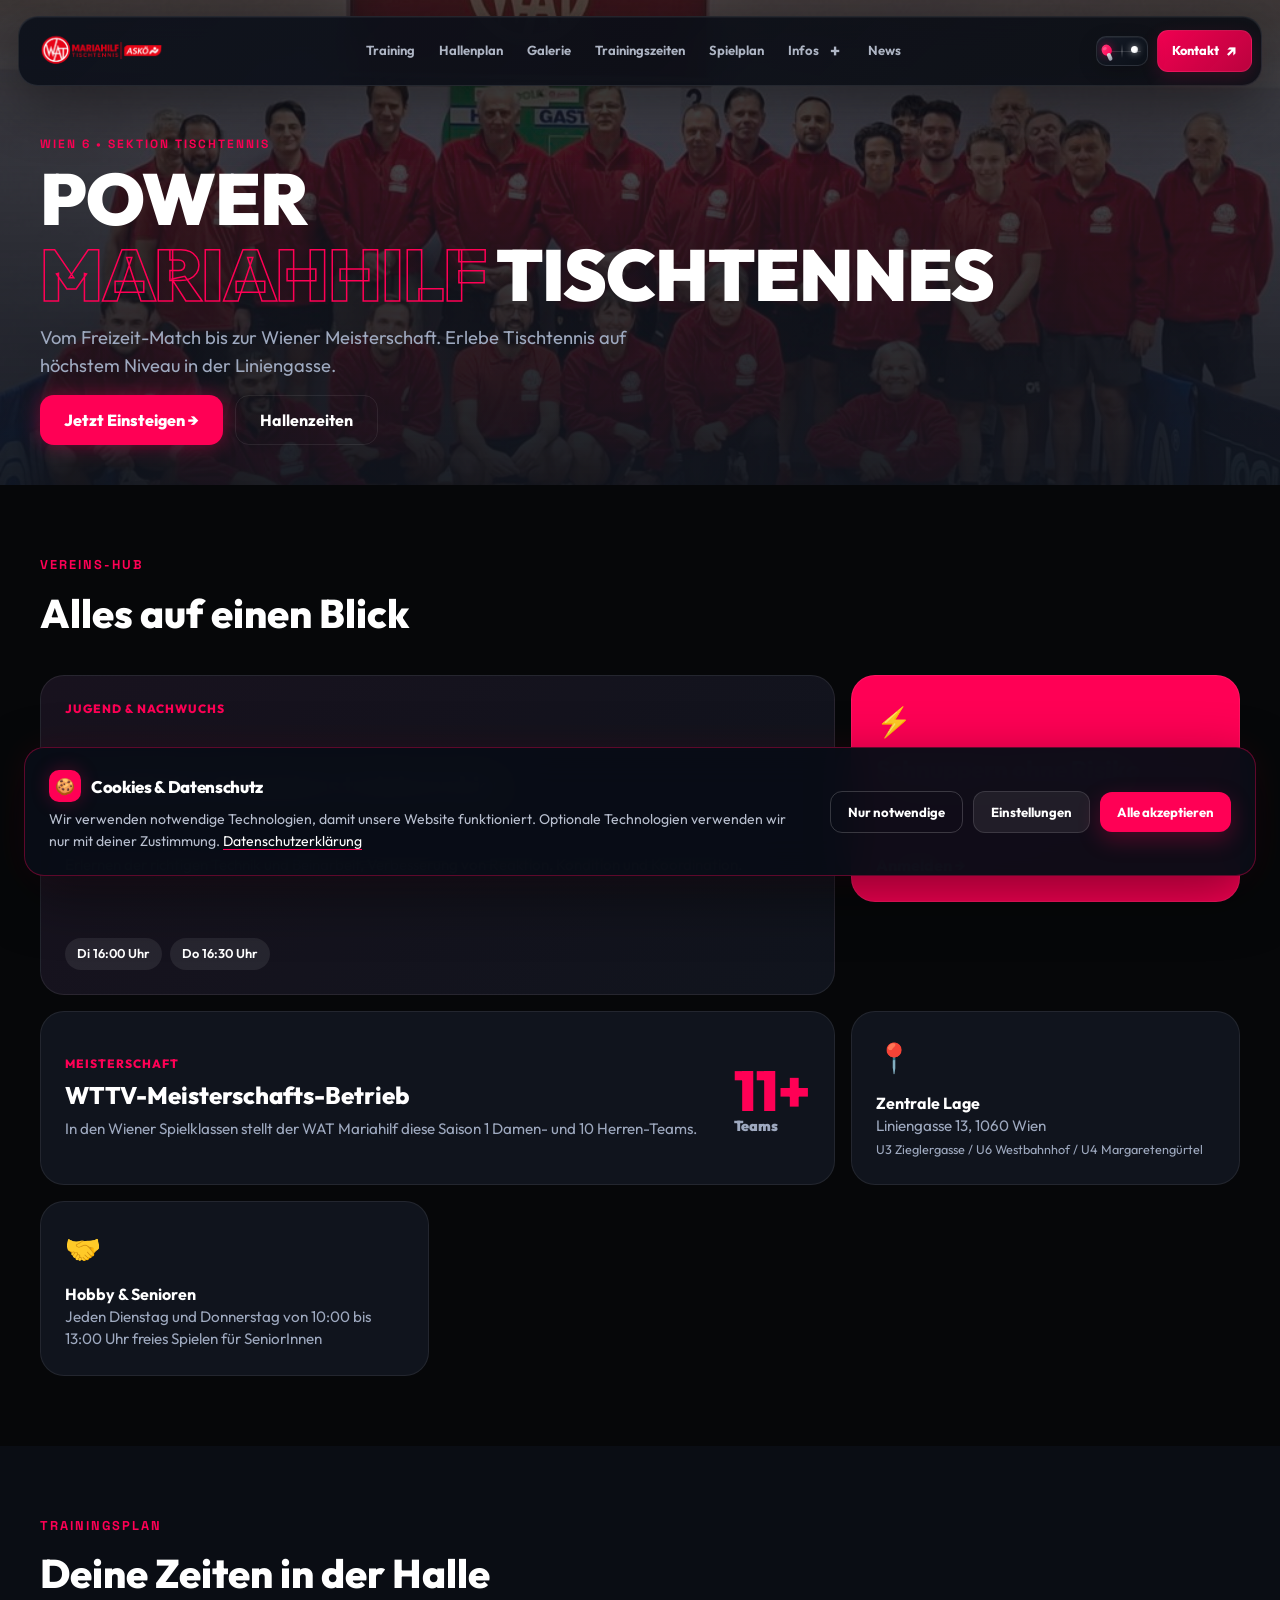
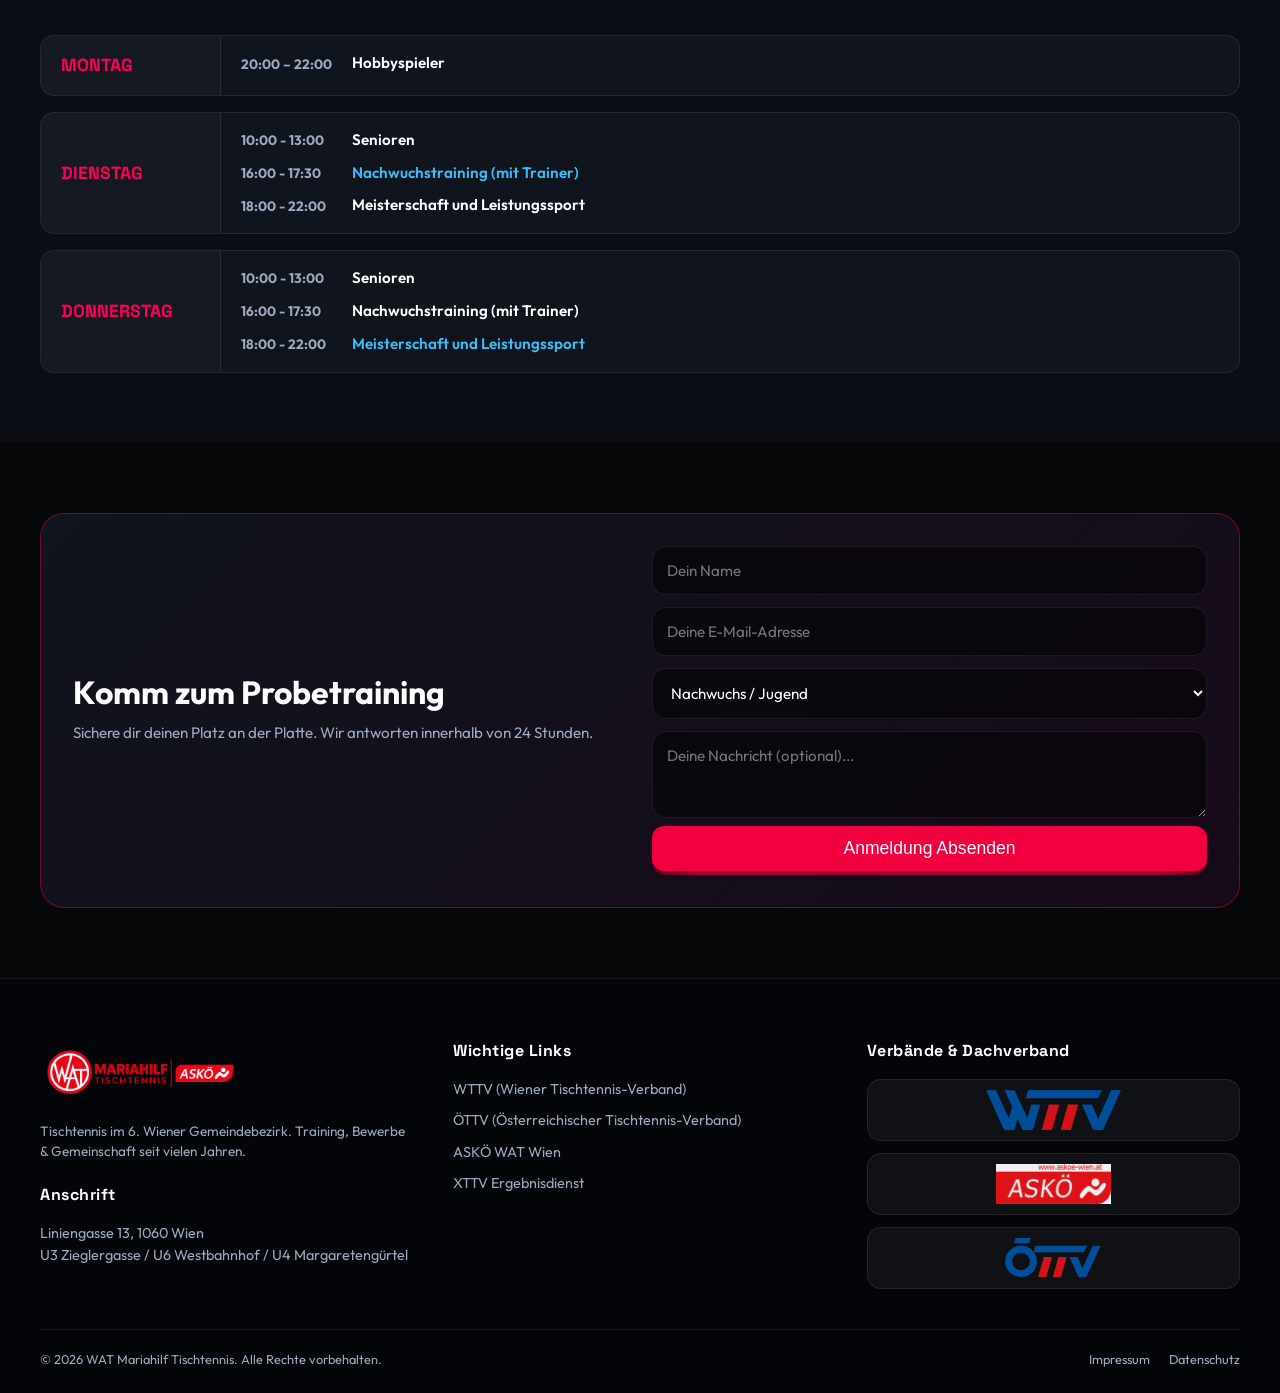
==== commit dd54833a: "Mein aktueller Code Stand" ====
--- a/index.html
+++ b/index.html
@@ -35,6 +35,7 @@
     </div>
   </section>
 
+</div>
   <section id="bento" class="section">
     <div class="container">
       <div class="section-tag">VEREINS-HUB</div>
@@ -85,8 +86,10 @@
           <p>Jeden Dienstag und Donnerstag von 10:00 bis 13:00 Uhr freies Spielen für SeniorInnen</p>
         </div>
 
-      </div>
-    </div>
+
+      </div>   
+       </div>
+            
   </section>
 
   <!-- Schedule Section -->
@@ -162,7 +165,7 @@
         <p>Sichere dir deinen Platz an der Platte. Wir antworten innerhalb von 24 Stunden.</p>
       </div>
       
-      <form class="bento-form" action="https://formspree.io/f/DEINE_FORM_ID_HIER_EINTRAGEN" method="POST">
+      <form class="bento-form" action="https://formspree.io/f/mvkzkpdk" method="POST">
         <input type="text" name="name" placeholder="Dein Name" required>
         <input type="email" name="email" placeholder="Deine E-Mail-Adresse" required>
         <select name="interesse">
@@ -174,11 +177,10 @@
         <!-- Optionales Textfeld für Nachrichten -->
         <textarea name="nachricht" placeholder="Deine Nachricht (optional)..." rows="3" style="background: rgba(0, 0, 0, 0.5); border: 1px solid var(--border-glow); padding: 14px; border-radius: var(--radius-md); color: white; font-family: inherit; font-size: 0.95rem; outline: none; resize: vertical;"></textarea>
         
-<button type="submit" class="button-sub">
-    <span class="button_lg">
-        <span class="button_sl"></span>
-        <span class="button_text">Anmeldung Absenden</span>
-    </span>
+<button type="submit" class="btn-3d">
+  <span class="shadow"></span>
+  <span class="edge"></span>
+  <span class="front text">Anmeldung Absenden</span>
 </button>
       </form>
       
@@ -190,6 +192,8 @@
 
   <!-- SCRIPTS -->
   <script src="script.js"></script>
+  <script src="cookie-banner.js"></script>
+
 <button id="backToTop" class="back-to-top" aria-label="Nach oben scrollen">↑</button>
 </body>
 </html>
--- a/style.css
+++ b/style.css
@@ -1,15 +1,17 @@
 /* --- BENTO MOBILE-FIRST & RESPONSIVE DESIGN SYSTEM --- */
 :root {
   --bg-black: #060709;
-  --bg-card: #10141D;
-  --bg-card-hover: #181E2B;
-  --neon-red: #FF0055;
+  --bg-card: #10141d;
+  --bg-card-hover: #181e2b;
+  --neon-red: #ff0055;
   --neon-red-glow: rgba(255, 0, 85, 0.4);
-  --text-white: #FFFFFF;
-  --text-dim: #9EA9BF;
+  --text-white: #ffffff;
+  --text-dim: #9ea9bf;
   --border-glow: rgba(255, 255, 255, 0.08);
   --radius-lg: 24px;
   --radius-md: 14px;
+  --transition-smooth: 0.25s ease;
+  --primary-color: #0284c7;
 }
 
 * {
@@ -23,7 +25,7 @@
 }
 
 body {
-  font-family: 'Outfit', sans-serif;
+  font-family: "Outfit", sans-serif;
   background-color: var(--bg-black);
   color: var(--text-white);
   line-height: 1.5;
@@ -36,160 +38,1330 @@
   padding: 0 20px;
 }
 
-/* --- Navigation & Mobile Hamburger --- */
-.navbar-wrapper {
+/* =========================================================
+   WAT MARIAHILF — PREMIUM NAVBAR
+   ========================================================= */
+
+.site-navbar {
   position: fixed;
-  top: 15px;
+
+  top: 16px;
   left: 0;
   right: 0;
-  z-index: 1000;
-}
-
-.navbar {
-  max-width: 1240px;
+
+  z-index: 9999;
+
+  padding: 0 18px;
+
+  pointer-events: none;
+}
+
+/* =========================================================
+   NAV SHELL
+   ========================================================= */
+
+.nav-shell {
+  width: min(1260px, 100%);
+  height: 70px;
+
   margin: 0 auto;
-  background: rgba(16, 20, 29, 0.85);
-  backdrop-filter: blur(16px);
-  -webkit-backdrop-filter: blur(16px);
-  border: 1px solid var(--border-glow);
-  border-radius: 100px;
-  padding: 10px 20px;
-  display: flex;
-  justify-content: space-between;
-  align-items: center;
-  position: relative;
-  box-shadow: 0 10px 30px rgba(0, 0, 0, 0.5);
-}
-
-/* ==========================================
-   OPTIMIERTER LOGO-CODE (FÜR HELL & DUNKEL)
-   ========================================== */
-
-.brand-logo {
+
   display: flex;
   align-items: center;
-  gap: 12px;
-  text-decoration: none;
-  color: var(--text-main, white); /* Passt sich automatisch an Hell/Dunkel an */
-  font-family: 'Space Grotesk', sans-serif;
-  z-index: 1002;
-}
-
-/* Bild als Logo skalieren (Höhe fix, Breite automatisch) */
-.nav-logo-img {
-  height: 45px !important; /* Perfekte Höhe für die Navbar */
-  width: auto !important;  /* Verhindert das Verzerren/Klein-werden */
-  object-fit: contain;
-}
-/* ==========================================
-   ELEGANTER HOVER-EFFEKTE FÜR LOGOS
-   ========================================== */
-
-.brand-logo, 
-.footer-logo,
-.footer-bottom img {
-  transition: transform 0.3s cubic-bezier(0.4, 0, 0.2, 1), filter 0.3s ease;
-  will-change: transform, filter;
-}
-
-/* Der Effekt beim Darüberspringen (Hover) */
-.brand-logo:hover, 
-.footer-logo:hover,
-.footer-bottom img:hover {
-  transform: translateY(-2px) scale(1.02);
-  /* Ein dezenter, stilvoller roter Schimmer im Dunkeln */
-  filter: drop-shadow(0 4px 14px rgba(220, 38, 38, 0.4));
-}
-
-/* Angepasster Schimmer für den Light-Mode (etwas dezentor) */
-body.light-mode .brand-logo:hover, 
-body.light-mode .footer-logo:hover,
-body.light-mode .footer-bottom img:hover {
-  filter: drop-shadow(0 4px 10px rgba(220, 38, 38, 0.25));
-}
-
-
-/* Container für Theme-Toggle und Hamburger ganz rechts */
-.nav-right-side {
+
+  padding: 7px 9px 7px 18px;
+
+  box-sizing: border-box;
+
+  border-radius: 20px;
+
+  background: linear-gradient(
+    135deg,
+    rgba(13, 17, 27, 0.94),
+    rgba(9, 12, 19, 0.88)
+  );
+
+  border: 1px solid rgba(255, 255, 255, 0.09);
+
+  box-shadow:
+    0 18px 55px rgba(0, 0, 0, 0.38),
+    inset 0 1px 0 rgba(255, 255, 255, 0.045);
+
+  backdrop-filter: blur(22px);
+  -webkit-backdrop-filter: blur(22px);
+
+  pointer-events: auto;
+
+  transition:
+    background 0.3s ease,
+    border-color 0.3s ease,
+    box-shadow 0.3s ease;
+}
+
+/* =========================================================
+   LOGO
+   ========================================================= */
+
+.nav-brand {
   display: flex;
   align-items: center;
-  gap: 12px;
-}
-
-/* Theme Toggle Button */
-.theme-toggle-btn {
-  background: rgba(255, 255, 255, 0.08);
-  border: 1px solid var(--border-glow);
-  color: var(--text-white);
-  width: 38px;
-  height: 38px;
-  border-radius: 50%;
+
+  flex-shrink: 0;
+
+  width: 145px;
+
+  text-decoration: none;
+
+  transition:
+    transform 0.25s ease,
+    filter 0.25s ease;
+}
+
+.nav-logo {
+  display: block;
+
+  width: auto !important;
+  height: 45px !important;
+
+  max-width: 140px;
+
+  object-fit: contain;
+}
+
+.nav-brand:hover {
+  transform: translateY(-1px);
+
+  filter: drop-shadow(0 5px 18px rgba(255, 0, 85, 0.22));
+}
+
+/* =========================================================
+   MAIN NAVIGATION
+   ========================================================= */
+
+.main-nav {
+  flex: 1;
+
+  height: 100%;
+
   display: flex;
   align-items: center;
   justify-content: center;
+
+  gap: 2px;
+
+  min-width: 0;
+}
+
+/* =========================================================
+   NAV LINKS
+   ========================================================= */
+
+.nav-link {
+  position: relative;
+
+  height: 42px;
+
+  display: inline-flex;
+  align-items: center;
+  justify-content: center;
+
+  gap: 6px;
+
+  padding: 0 11px;
+
+  border: 0;
+  border-radius: 10px;
+
+  background: transparent !important;
+
+  color: #aeb5c4;
+
+  text-decoration: none;
+
+  font-family: inherit;
+
+  font-size: 0.82rem;
+  font-weight: 650;
+
+  white-space: nowrap;
+
   cursor: pointer;
-  transition: all 0.25s ease;
+
+  transition:
+    color 0.22s ease,
+    background 0.22s ease,
+    transform 0.22s ease;
+}
+
+/* Hover */
+
+.nav-link:hover {
+  color: #fff;
+
+  background: rgba(255, 255, 255, 0.045) !important;
+}
+
+/* Active */
+
+.nav-link.active {
+  color: #fff !important;
+}
+
+/* Active indicator */
+
+.nav-link.active::after {
+  content: "";
+
+  position: absolute;
+
+  left: 50%;
+  bottom: 3px;
+
+  width: 16px;
+  height: 3px;
+
+  border-radius: 10px;
+
+  background: #ff0055;
+
+  transform: translateX(-50%);
+
+  box-shadow: 0 0 10px rgba(255, 0, 85, 0.65);
+}
+
+/* =========================================================
+   REMOVE OLD EMOJI ICONS
+   ========================================================= */
+
+.nav-link-icon {
+  display: none !important;
+}
+
+.nav-dropdown-button {
+  appearance: none;
+  -webkit-appearance: none;
+  position: relative;
+  height: 42px;
+  display: inline-flex;
+  align-items: center;
+  justify-content: center;
+  gap: 7px;
+  padding: 0 11px;
+  border: 0;
+  border-radius: 10px;
+  background: transparent !important;
+  color: #aeb5c4;
+  font-family: inherit;
+  font-size: 0.82rem;
+  font-weight: 650;
+  line-height: 1;
+  white-space: nowrap;
+  cursor: pointer;
+  transition:
+    color 0.22s ease,
+    background 0.22s ease;
+}
+
+/* Kein weißes Kästchen */
+
+.nav-dropdown-button:hover {
+  background: rgba(255, 255, 255, 0.07) !important;
+  color: var(--neon-red, #ff0050);
+}
+
+/* Plus */
+
+.nav-plus {
+  display: inline-flex;
+
+  align-items: center;
+  justify-content: center;
+
+  width: 18px;
+  height: 18px;
+
+  font-size: 18px;
+  font-weight: 700;
+
+  line-height: 1;
+
+  transition:
+    transform 0.25s ease,
+    color 0.25s ease;
+}
+
+/* Wenn geöffnet */
+
+.nav-dropdown.open .nav-plus {
+  transform: rotate(45deg);
+  color: var(--neon-red, #ff0050);
+}
+
+/* =========================================================
+   INFO DROPDOWN WRAPPER
+   ========================================================= */
+
+.nav-dropdown {
+  position: relative;
+  display: flex;
+  align-items: center;
+  flex-shrink: 0;
+}
+
+/* =========================================================
+   DROPDOWN MENU
+   ========================================================= */
+
+.nav-dropdown-menu {
+  position: absolute;
+
+  top: calc(100% + 10px);
+  left: 50%;
+  right: auto;
+
+  width: 300px;
+  max-width: min(300px, calc(100vw - 24px));
+
+  padding: 8px;
+
+  background: rgba(15, 18, 27, 0.97);
+
+  border: 1px solid rgba(255, 255, 255, 0.1);
+
+  border-radius: 18px;
+
+  box-shadow: 0 20px 50px rgba(0, 0, 0, 0.45);
+
+  backdrop-filter: blur(20px);
+  -webkit-backdrop-filter: blur(20px);
+
+  opacity: 0;
+  visibility: hidden;
+
+  transform: translate(-50%, -8px) scale(0.97);
+
+  transform-origin: top center;
+
+  pointer-events: none;
+
+  transition:
+    opacity 0.2s ease,
+    transform 0.2s ease,
+    visibility 0.2s ease;
+
+  z-index: 2000;
+}
+
+/* OPEN */
+
+.nav-dropdown.open .nav-dropdown-menu,
+.nav-dropdown.active .nav-dropdown-menu {
+  opacity: 1;
+
+  visibility: visible;
+
+  transform: translate(-50%, 0) scale(1);
+
+  pointer-events: auto;
+}
+
+/* Dropdown Links */
+
+.nav-dropdown-menu a {
+  display: flex;
+
+  align-items: center;
+  justify-content: space-between;
+
+  gap: 15px;
+
+  width: 100%;
+
+  padding: 13px 14px;
+
+  border-radius: 12px;
+
+  text-decoration: none;
+
+  color: var(--text-main, #fff) !important;
+
+  background: transparent;
+
+  transition:
+    background 0.2s ease,
+    transform 0.2s ease;
+}
+
+.nav-dropdown-menu a:hover {
+  background: rgba(255, 255, 255, 0.07);
+
+  transform: translateX(3px);
+}
+
+.nav-dropdown-menu a span {
+  display: flex;
+
+  flex-direction: column;
+
+  gap: 3px;
+}
+
+.nav-dropdown-menu strong {
+  font-size: 0.92rem;
+}
+
+.nav-dropdown-menu small {
+  font-size: 0.72rem;
+
+  color: var(--text-dim, #9298a8);
+}
+
+.nav-dropdown-menu b {
+  color: var(--neon-red, #ff0050);
+
   font-size: 1rem;
-}
-
-.theme-toggle-btn:hover {
-  background: var(--neon-red);
-  color: #FFFFFF;
-  border-color: var(--neon-red);
-  transform: scale(1.08);
-}
-
-/* Hamburger Icon */
+
+  font-weight: 600;
+}
+
+/* =========================================================
+   LIGHT MODE
+   ========================================================= */
+
+body.light-mode .nav-dropdown-menu {
+  background: rgba(255, 255, 255, 0.97);
+
+  border-color: rgba(0, 0, 0, 0.08);
+
+  box-shadow: 0 20px 50px rgba(0, 0, 0, 0.15);
+}
+
+body.light-mode .nav-dropdown-menu a {
+  color: #171923 !important;
+}
+
+body.light-mode .nav-dropdown-menu a:hover {
+  background: rgba(0, 0, 0, 0.045);
+}
+
+body.light-mode .nav-dropdown-menu small {
+  color: #777;
+}
+
+/* =========================================================
+   MOBILE
+   ========================================================= */
+
+/* =========================================================
+   RIGHT SIDE
+   ========================================================= */
+
+.nav-actions {
+  display: flex;
+
+  align-items: center;
+
+  gap: 9px;
+
+  flex-shrink: 0;
+
+  margin-left: 12px;
+}
+
+/* =========================================================
+   TABLE TENNIS THEME SWITCH
+   ========================================================= */
+
+.tt-pro-switch {
+  position: relative;
+
+  display: inline-flex;
+
+  width: 52px;
+  height: 30px;
+
+  flex-shrink: 0;
+
+  cursor: pointer;
+}
+
+.tt-pro-switch input {
+  position: absolute;
+
+  width: 1px;
+  height: 1px;
+
+  opacity: 0;
+}
+
+/* Court */
+
+.tt-pro-court {
+  position: relative;
+
+  display: block;
+
+  width: 52px;
+  height: 30px;
+
+  overflow: hidden;
+
+  box-sizing: border-box;
+
+  border-radius: 10px;
+
+  background: linear-gradient(145deg, #151b27, #0b1018);
+
+  border: 1px solid rgba(255, 255, 255, 0.11);
+
+  box-shadow:
+    inset 0 1px 0 rgba(255, 255, 255, 0.05),
+    0 5px 18px rgba(0, 0, 0, 0.22);
+
+  transition:
+    background 0.3s ease,
+    border-color 0.3s ease,
+    box-shadow 0.3s ease;
+}
+
+/* Court line */
+
+.tt-pro-court::before {
+  content: "";
+
+  position: absolute;
+
+  left: 6px;
+  right: 6px;
+
+  top: 14px;
+
+  height: 1px;
+
+  background: rgba(255, 255, 255, 0.13);
+}
+
+/* Net */
+
+.tt-pro-net {
+  position: absolute;
+
+  top: 7px;
+  bottom: 7px;
+
+  left: 50%;
+
+  width: 1px;
+
+  transform: translateX(-50%);
+
+  background: linear-gradient(
+    to bottom,
+    transparent,
+    rgba(255, 255, 255, 0.35),
+    transparent
+  );
+
+  z-index: 2;
+}
+
+/* Paddle */
+
+.tt-pro-paddle {
+  position: absolute;
+
+  left: 6px;
+  top: 7px;
+
+  width: 11px;
+  height: 18px;
+
+  transform: rotate(-24deg);
+
+  z-index: 3;
+
+  transition:
+    left 0.45s cubic-bezier(0.34, 1.56, 0.64, 1),
+    transform 0.45s cubic-bezier(0.34, 1.56, 0.64, 1);
+}
+
+.tt-pro-paddle-head {
+  position: absolute;
+
+  left: 0;
+  top: 0;
+
+  width: 10px;
+  height: 11px;
+
+  border-radius: 55% 55% 48% 48%;
+
+  background: linear-gradient(145deg, #ff3978, #ff0055);
+
+  box-shadow: 0 0 8px rgba(255, 0, 85, 0.45);
+}
+
+.tt-pro-paddle-head::after {
+  content: "";
+
+  position: absolute;
+
+  top: 2px;
+  left: 2px;
+
+  width: 4px;
+  height: 3px;
+
+  border-radius: 50%;
+
+  background: rgba(255, 255, 255, 0.2);
+}
+
+.tt-pro-paddle-handle {
+  position: absolute;
+
+  left: 3px;
+  top: 9px;
+
+  width: 4px;
+  height: 8px;
+
+  border-radius: 2px;
+
+  background: linear-gradient(to bottom, #ddd, #8e96a5);
+}
+
+/* Ball */
+
+.tt-pro-ball {
+  position: absolute;
+
+  left: 34px;
+  top: 9px;
+
+  width: 7px;
+  height: 7px;
+
+  border-radius: 50%;
+
+  background: radial-gradient(
+    circle at 35% 30%,
+    #fff 0%,
+    #fff 45%,
+    #dfe3e8 100%
+  );
+
+  box-shadow: 0 0 7px rgba(255, 255, 255, 0.65);
+
+  z-index: 4;
+
+  transition:
+    left 0.45s cubic-bezier(0.34, 1.56, 0.64, 1),
+    top 0.45s cubic-bezier(0.34, 1.56, 0.64, 1);
+}
+
+/* Ball detail */
+
+.tt-pro-ball::after {
+  content: "";
+
+  position: absolute;
+
+  width: 4px;
+  height: 5px;
+
+  left: 2px;
+  top: 1px;
+
+  border-right: 1px solid rgba(0, 0, 0, 0.14);
+
+  border-radius: 50%;
+}
+
+/* =========================================================
+   SWITCH — LIGHT MODE
+   ========================================================= */
+
+.tt-pro-switch input:checked + .tt-pro-court {
+  background: linear-gradient(145deg, #24131c, #120b11);
+
+  border-color: rgba(255, 0, 85, 0.38);
+
+  box-shadow:
+    inset 0 1px 0 rgba(255, 255, 255, 0.04),
+    0 0 16px rgba(255, 0, 85, 0.12);
+}
+
+.tt-pro-switch input:checked + .tt-pro-court .tt-pro-paddle {
+  left: 35px;
+
+  transform: rotate(24deg);
+}
+
+.tt-pro-switch input:checked + .tt-pro-court .tt-pro-ball {
+  left: 10px;
+  top: 6px;
+
+  animation: ttBallBounce 0.45s ease;
+}
+
+@keyframes ttBallBounce {
+  0% {
+    transform: translate(0, 0) scale(1);
+  }
+
+  35% {
+    transform: translate(-7px, -5px) scale(1.08);
+  }
+
+  65% {
+    transform: translate(-12px, 1px) scale(0.96);
+  }
+
+  100% {
+    transform: translate(0, 0) scale(1);
+  }
+}
+
+/* Switch hover */
+
+.tt-pro-switch:hover .tt-pro-court {
+  border-color: rgba(255, 0, 85, 0.42);
+
+  box-shadow: 0 0 18px rgba(255, 0, 85, 0.13);
+}
+
+.tt-pro-switch:hover .tt-pro-ball {
+  box-shadow: 0 0 10px rgba(255, 255, 255, 0.85);
+}
+
+/* Keyboard focus */
+
+.tt-pro-switch input:focus-visible + .tt-pro-court {
+  outline: 2px solid rgba(255, 0, 85, 0.5);
+
+  outline-offset: 3px;
+}
+
+/* =========================================================
+   DESKTOP CONTACT
+   ========================================================= */
+
+.desktop-contact {
+  height: 42px;
+
+  display: inline-flex;
+
+  align-items: center;
+
+  gap: 7px;
+
+  padding: 0 14px;
+
+  border-radius: 11px;
+
+  color: #fff;
+
+  text-decoration: none;
+
+  font-size: 0.8rem;
+
+  font-weight: 750;
+
+  background: linear-gradient(
+    135deg,
+    rgba(255, 0, 85, 0.94),
+    rgba(220, 0, 70, 0.84)
+  );
+
+  border: 1px solid rgba(255, 255, 255, 0.08);
+
+  box-shadow: 0 6px 18px rgba(255, 0, 85, 0.14);
+
+  transition:
+    transform 0.2s ease,
+    box-shadow 0.2s ease,
+    filter 0.2s ease;
+}
+
+.desktop-contact:hover {
+  color: #fff;
+
+  transform: translateY(-2px);
+
+  filter: brightness(1.07);
+
+  box-shadow: 0 9px 24px rgba(255, 0, 85, 0.25);
+}
+
+.contact-arrow {
+  color: #fff;
+
+  font-size: 1rem;
+
+  transition: transform 0.2s ease;
+}
+
+.desktop-contact:hover .contact-arrow {
+  transform: translate(2px, -2px);
+}
+
+/* =========================================================
+   HAMBURGER
+   ========================================================= */
+
 .menu-toggle {
   display: none;
-  background: none;
-  border: none;
+
+  width: 42px;
+  height: 42px;
+
+  padding: 0;
+
+  border: 1px solid rgba(255, 255, 255, 0.09);
+
+  border-radius: 11px;
+
+  background: rgba(255, 255, 255, 0.045);
+
+  align-items: center;
+  justify-content: center;
+
+  flex-direction: column;
+
+  gap: 5px;
+
   cursor: pointer;
-  flex-direction: column;
-  gap: 5px;
-  padding: 8px;
-  z-index: 1002;
+
+  transition:
+    border-color 0.2s ease,
+    background 0.2s ease;
 }
 
 .menu-toggle span {
-  width: 22px;
+  width: 18px;
   height: 2px;
-  background: white;
-  transition: transform 0.3s, opacity 0.3s;
-  border-radius: 2px;
-}
+
+  border-radius: 5px;
+
+  background: #fff;
+
+  transition:
+    transform 0.25s ease,
+    opacity 0.2s ease;
+}
+
+.menu-toggle:hover {
+  border-color: rgba(255, 0, 85, 0.35);
+
+  background: rgba(255, 0, 85, 0.06);
+}
+
+/* Hamburger → X */
 
 .menu-toggle.active span:nth-child(1) {
   transform: translateY(7px) rotate(45deg);
 }
+
 .menu-toggle.active span:nth-child(2) {
   opacity: 0;
 }
+
 .menu-toggle.active span:nth-child(3) {
   transform: translateY(-7px) rotate(-45deg);
 }
 
-.nav-links {
-  display: flex;
-  align-items: center;
-  gap: 24px;
-}
-
-.nav-links a {
-  color: var(--text-dim);
-  text-decoration: none;
-  font-weight: 600;
-  font-size: 0.95rem;
-  transition: color 0.2s;
-}
-
-.nav-links a:hover {
-  color: white;
-}
-
-.nav-links a.active {
-  color: var(--neon-red) !important;
-  font-weight: 800 !important;
+/* Mobile contact hidden */
+
+.mobile-contact {
+  display: none;
+}
+
+/* =========================================================
+   LIGHT MODE
+   ========================================================= */
+
+body.light-mode .nav-shell {
+  background: rgba(255, 255, 255, 0.94);
+
+  border-color: rgba(15, 23, 42, 0.08);
+
+  box-shadow: 0 18px 55px rgba(15, 23, 42, 0.12);
+}
+
+body.light-mode .nav-link {
+  color: #596174;
+
+  background: transparent !important;
+}
+
+body.light-mode .nav-link:hover {
+  color: #111827;
+
+  background: rgba(15, 23, 42, 0.045) !important;
+}
+
+body.light-mode .nav-link.active {
+  color: #111827 !important;
+}
+
+/* Infos */
+
+body.light-mode .nav-dropdown-button {
+  color: #596174;
+
+  background: transparent !important;
+}
+
+body.light-mode .nav-dropdown-button:hover {
+  color: #111827;
+
+  background: rgba(15, 23, 42, 0.045) !important;
+}
+
+/* Dropdown */
+
+body.light-mode .nav-dropdown-menu {
+  background: rgba(255, 255, 255, 0.97) !important;
+
+  border-color: rgba(15, 23, 42, 0.08);
+
+  box-shadow: 0 25px 65px rgba(15, 23, 42, 0.16);
+}
+
+body.light-mode .nav-dropdown-menu a {
+  color: #20242d !important;
+
+  background: transparent !important;
+}
+
+body.light-mode .nav-dropdown-menu a:hover {
+  background: rgba(255, 0, 85, 0.055) !important;
+}
+
+body.light-mode .nav-dropdown-menu strong {
+  color: #20242d;
+}
+
+body.light-mode .nav-dropdown-menu small {
+  color: #737b8d;
+}
+
+/* Contact */
+
+body.light-mode .desktop-contact {
+  color: #fff;
+}
+
+/* Hamburger */
+
+body.light-mode .menu-toggle {
+  background: rgba(15, 23, 42, 0.04);
+
+  border-color: rgba(15, 23, 42, 0.09);
+}
+
+body.light-mode .menu-toggle span {
+  background: #111827;
+}
+
+/* =========================================================
+   TABLET
+   ========================================================= */
+
+@media (max-width: 1120px) {
+  .nav-brand {
+    width: 125px;
+  }
+
+  .nav-logo {
+    height: 41px !important;
+
+    max-width: 120px;
+  }
+
+  .nav-link {
+    padding: 0 7px;
+
+    font-size: 0.76rem;
+  }
+
+  .desktop-contact {
+    padding: 0 10px;
+
+    font-size: 0.75rem;
+  }
+
+  .tt-pro-switch {
+    transform: scale(0.92);
+  }
+}
+
+/* =========================================================
+   MOBILE
+   ========================================================= */
+
+@media (max-width: 850px) {
+  .site-navbar {
+    top: 10px;
+
+    padding: 0 11px;
+  }
+
+  .nav-shell {
+    height: 60px;
+
+    padding: 6px 8px 6px 13px;
+
+    border-radius: 17px;
+  }
+
+  /* Logo */
+
+  .nav-brand {
+    width: auto;
+
+    margin-right: auto;
+  }
+
+  .nav-logo {
+    height: 38px !important;
+
+    max-width: 130px;
+  }
+
+  /* Desktop contact hidden */
+
+  .desktop-contact {
+    display: none;
+  }
+
+  /* Right side */
+
+  .nav-actions {
+    margin-left: auto;
+
+    gap: 6px;
+  }
+
+  /* Small table-tennis switch */
+
+  .tt-pro-switch {
+    width: 43px;
+    height: 27px;
+
+    transform: none;
+  }
+
+  .tt-pro-court {
+    width: 43px;
+    height: 27px;
+
+    border-radius: 9px;
+  }
+
+  .tt-pro-paddle {
+    left: 5px;
+    top: 6px;
+
+    transform: scale(0.9) rotate(-24deg);
+  }
+
+  .tt-pro-ball {
+    left: 28px;
+    top: 8px;
+
+    width: 6px;
+    height: 6px;
+  }
+
+  .tt-pro-switch input:checked + .tt-pro-court .tt-pro-paddle {
+    left: 28px;
+
+    transform: scale(0.9) rotate(24deg);
+  }
+
+  .tt-pro-switch input:checked + .tt-pro-court .tt-pro-ball {
+    left: 8px;
+  }
+
+  /* Hamburger */
+
+  .menu-toggle {
+    display: flex;
+  }
+
+  /* =====================================================
+     MOBILE MENU
+     ===================================================== */
+
+  .main-nav {
+    position: absolute;
+
+    top: calc(100% + 9px);
+
+    left: 0;
+    right: 0;
+
+    height: auto;
+
+    display: flex;
+
+    flex-direction: column;
+
+    align-items: stretch;
+
+    justify-content: flex-start;
+
+    gap: 3px;
+
+    padding: 8px;
+
+    box-sizing: border-box;
+
+    border-radius: 17px;
+
+    background: linear-gradient(
+      145deg,
+      rgba(15, 19, 29, 0.98),
+      rgba(8, 11, 18, 0.98)
+    );
+
+    border: 1px solid rgba(255, 255, 255, 0.08);
+
+    box-shadow: 0 25px 65px rgba(0, 0, 0, 0.5);
+
+    backdrop-filter: blur(22px);
+    -webkit-backdrop-filter: blur(22px);
+
+    opacity: 0;
+
+    visibility: hidden;
+
+    pointer-events: none;
+
+    transform: translateY(-8px) scale(0.98);
+
+    transform-origin: top center;
+
+    transition:
+      opacity 0.22s ease,
+      visibility 0.22s ease,
+      transform 0.22s ease;
+  }
+
+  .main-nav.active {
+    opacity: 1;
+
+    visibility: visible;
+
+    pointer-events: auto;
+
+    transform: translateY(0) scale(1);
+  }
+
+  /* Mobile links */
+
+  .nav-link {
+    width: 100%;
+
+    height: 48px;
+
+    justify-content: space-between;
+
+    padding: 0 14px;
+
+    border-radius: 11px;
+
+    font-size: 0.9rem;
+  }
+
+  .nav-link:hover {
+    background: rgba(255, 255, 255, 0.05) !important;
+  }
+
+  .nav-link.active {
+    background: rgba(255, 0, 85, 0.07) !important;
+  }
+
+  .nav-link.active::after {
+    left: auto;
+
+    right: 12px;
+
+    bottom: 50%;
+
+    width: 5px;
+    height: 5px;
+
+    transform: translateY(50%);
+  }
+
+  /* =====================================================
+     MOBILE INFOS
+     ===================================================== */
+
+  .nav-dropdown {
+    width: 100%;
+  }
+
+  .nav-dropdown-button {
+    width: 100%;
+
+    justify-content: space-between;
+  }
+
+  .nav-dropdown-menu {
+    position: static;
+
+    width: 100%;
+
+    margin: 2px 0;
+
+    padding: 4px;
+
+    display: none;
+
+    opacity: 1;
+
+    visibility: visible;
+
+    pointer-events: auto;
+
+    transform: none;
+
+    box-shadow: none;
+
+    border-radius: 11px;
+
+    background: rgba(255, 255, 255, 0.025);
+
+    border: 1px solid rgba(255, 255, 255, 0.045);
+  }
+
+  .nav-dropdown.open .nav-dropdown-menu,
+  .nav-dropdown.active .nav-dropdown-menu {
+    display: block;
+  }
+
+  .nav-dropdown-menu a {
+    padding: 10px;
+
+    min-height: 42px;
+
+    box-sizing: border-box;
+  }
+
+  .nav-dropdown-menu small {
+    display: none;
+  }
+
+  /* =====================================================
+     MOBILE CONTACT
+     ===================================================== */
+
+  .mobile-contact {
+    display: flex;
+
+    align-items: center;
+
+    justify-content: space-between;
+
+    min-height: 48px;
+
+    margin-top: 5px;
+
+    padding: 0 14px;
+
+    border-radius: 11px;
+
+    background: linear-gradient(135deg, #ff0055, #dc0046);
+
+    color: #fff;
+
+    text-decoration: none;
+
+    font-size: 0.88rem;
+
+    font-weight: 800;
+
+    box-shadow: 0 8px 20px rgba(255, 0, 85, 0.16);
+  }
+
+  .mobile-contact .contact-arrow {
+    color: #fff;
+
+    font-size: 1.1rem;
+  }
+
+  /* Mobile light mode */
+
+  body.light-mode .main-nav {
+    background: rgba(255, 255, 255, 0.97);
+
+    border-color: rgba(15, 23, 42, 0.08);
+
+    box-shadow: 0 25px 65px rgba(15, 23, 42, 0.15);
+  }
+
+  body.light-mode .nav-link {
+    color: #596174;
+  }
+
+  body.light-mode .nav-link:hover {
+    color: #111827;
+
+    background: rgba(15, 23, 42, 0.045) !important;
+  }
+
+  body.light-mode .nav-dropdown-menu {
+    background: rgba(15, 23, 42, 0.035) !important;
+
+    border-color: rgba(15, 23, 42, 0.06);
+  }
+
+  body.light-mode .nav-dropdown-menu a:hover {
+    background: rgba(255, 0, 85, 0.06) !important;
+  }
+}
+
+/* =========================================================
+   SMALL PHONES
+   ========================================================= */
+
+@media (max-width: 420px) {
+  .site-navbar {
+    padding: 0 8px;
+  }
+
+  .nav-shell {
+    height: 57px;
+
+    padding-left: 10px;
+
+    border-radius: 16px;
+  }
+
+  .nav-logo {
+    height: 35px !important;
+
+    max-width: 120px;
+  }
+
+  .tt-pro-switch {
+    width: 40px;
+    height: 26px;
+  }
+
+  .tt-pro-court {
+    width: 40px;
+    height: 26px;
+  }
+
+  .menu-toggle {
+    width: 39px;
+    height: 39px;
+  }
 }
 
 /* --- HERO BEREICH MIT BILD & SLIDE-EFFEKT --- */
@@ -198,14 +1370,24 @@
   position: relative;
   overflow: hidden;
   /* Wir geben dem Hero einen eigenen, leicht aufgehellten Hintergrund im Dark Mode, damit das Bild nicht im Schwarz versinkt */
-  background: linear-gradient(180deg, rgba(16, 20, 29, 0.7) 0%, rgba(16, 20, 29, 0.95) 100%), 
-  url('imgs/header.jpg') center/cover no-repeat !important;
+  background:
+    linear-gradient(
+      180deg,
+      rgba(16, 20, 29, 0.7) 0%,
+      rgba(16, 20, 29, 0.95) 100%
+    ),
+    url("imgs/header.jpg") center/cover no-repeat !important;
 }
 /* Falls der Light Mode aktiv ist, machen wir den Verlauf heller/schwächer, damit das Bild durchleuchtet */
 body.light-mode .hero-section,
 html.light-mode .hero-section {
-  background: linear-gradient(180deg, rgba(255, 255, 255, 0.4) 0%, rgba(255, 255, 255, 0.85) 100%), 
-  url('imgs/header.jpg') center/cover no-repeat;
+  background:
+    linear-gradient(
+      180deg,
+      rgba(255, 255, 255, 0.4) 0%,
+      rgba(255, 255, 255, 0.85) 100%
+    ),
+    url("imgs/header.jpg") center/cover no-repeat;
 }
 
 @keyframes strongSlideUp {
@@ -229,7 +1411,7 @@
 
 .hero-badge {
   display: inline-block;
-  font-family: 'Space Grotesk', sans-serif;
+  font-family: "Space Grotesk", sans-serif;
   font-size: 0.75rem;
   font-weight: 700;
   color: var(--neon-red);
@@ -270,7 +1452,8 @@
 }
 
 /* --- Buttons --- */
-.btn-neon, .btn-outline {
+.btn-neon,
+.btn-outline {
   min-height: 48px;
   display: inline-flex;
   align-items: center;
@@ -313,7 +1496,7 @@
 }
 
 .section-tag {
-  font-family: 'Space Grotesk', sans-serif;
+  font-family: "Space Grotesk", sans-serif;
   color: var(--neon-red);
   font-weight: 700;
   font-size: 0.8rem;
@@ -346,7 +1529,7 @@
 .bento-hero-card {
   grid-column: span 2;
   grid-row: span 2;
-  background: linear-gradient(135deg, #18121E 0%, var(--bg-card) 100%);
+  background: linear-gradient(135deg, #18121e 0%, var(--bg-card) 100%);
   min-height: 320px;
 }
 
@@ -430,7 +1613,7 @@
 
 /* --- Schedule Section --- */
 .section-dark {
-  background: #0A0D14;
+  background: #0a0d14;
 }
 
 .timeline-container {
@@ -457,7 +1640,7 @@
 }
 
 .day {
-  font-family: 'Space Grotesk', sans-serif;
+  font-family: "Space Grotesk", sans-serif;
   font-weight: 700;
   font-size: 1.1rem;
   color: var(--neon-red);
@@ -489,12 +1672,12 @@
 }
 
 .highlight-slot .slot-title {
-  color: #38BDF8;
+  color: #38bdf8;
 }
 
 /* --- Join Box Form --- */
 .join-box {
-  background: linear-gradient(135deg, var(--bg-card) 0%, #170A18 100%);
+  background: linear-gradient(135deg, var(--bg-card) 0%, #170a18 100%);
   border: 1px solid var(--neon-red-glow);
   border-radius: var(--radius-lg);
   padding: 32px;
@@ -521,7 +1704,8 @@
   gap: 12px;
 }
 
-.bento-form input, .bento-form select {
+.bento-form input,
+.bento-form select {
   background: rgba(0, 0, 0, 0.5);
   border: 1px solid var(--border-glow);
   padding: 14px;
@@ -555,7 +1739,7 @@
   align-items: center;
   gap: 10px;
   color: white;
-  font-family: 'Space Grotesk', sans-serif;
+  font-family: "Space Grotesk", sans-serif;
   font-size: 1.1rem;
   margin-bottom: 12px;
 }
@@ -564,7 +1748,7 @@
   width: 36px;
   height: 36px;
   object-fit: contain;
-  display: block; 
+  display: block;
 }
 
 .footer-desc {
@@ -575,10 +1759,26 @@
 
 .footer-heading {
   color: white;
-  font-family: 'Space Grotesk', sans-serif;
+  font-family: "Space Grotesk", sans-serif;
   font-size: 1rem;
   margin-bottom: 16px;
   letter-spacing: 0.5px;
+}
+/* Logos im Footer nicht vom Light Theme verändern */
+body.light-mode .footer,
+html.light-mode .footer {
+  background: #08090d !important;
+  color: #fff !important;
+}
+
+body.light-mode .footer-heading,
+html.light-mode .footer-heading {
+  color: #fff !important;
+}
+
+body.light-mode .footer-bottom,
+html.light-mode .footer-bottom {
+  background: #050609 !important;
 }
 
 .footer-links-list {
@@ -591,7 +1791,9 @@
 .footer-links-list a {
   color: var(--text-dim);
   text-decoration: none;
-  transition: color 0.2s, transform 0.2s;
+  transition:
+    color 0.2s,
+    transform 0.2s;
   display: inline-block;
 }
 
@@ -615,7 +1817,10 @@
   display: flex;
   align-items: center;
   justify-content: center;
-  transition: background 0.3s, border-color 0.3s, transform 0.2s;
+  transition:
+    background 0.3s,
+    border-color 0.3s,
+    transform 0.2s;
 }
 
 .logo-card:hover {
@@ -645,8 +1850,8 @@
 }
 
 /* Logo im Footer skalieren */
-.footer-logo, 
-.footer-bottom img, 
+.footer-logo,
+.footer-bottom img,
 .footer img {
   height: 70px !important; /* Passt die Größe perfekt an den Footer an */
   width: auto !important;
@@ -672,78 +1877,39 @@
    LIGHT MODE LOGIK & OPTIMIERUNGEN
    ========================================== */
 body.light-mode {
-  --bg-black: #FFFFFF;
-  --bg-card: #F4F6F9;
-  --bg-card-hover: #E9ECEF;
+  --bg-black: #ffffff;
+  --bg-card: #f4f6f9;
+  --bg-card-hover: #e9ecef;
   --text-white: #111827;
-  --text-dim: #4B5563;
+  --text-dim: #ffffff;
   --border-glow: rgba(0, 0, 0, 0.12);
 }
-body.light-mode .nav-links,
-html.light-mode .nav-links {
-  background: rgba(244, 246, 249, 0.92) !important;
-  backdrop-filter: blur(12px);
-  -webkit-backdrop-filter: blur(12px);
-}
-body.light-mode .navbar {
-  background: rgba(255, 255, 255, 0.95);
-  box-shadow: 0 10px 30px rgba(0, 0, 0, 0.08);
-}
-
-body.light-mode .nav-links {
-  background: rgba(255, 255, 255, 0.85);
-  backdrop-filter: blur(10px);
-}
-body.light-mode .nav-links a {
-  color: #334155;
-}
-
-body.light-mode .nav-links a:hover {
-  color: var(--neon-red);
-}
-
-body.light-mode .logo-name {
-  color: #0F172A;
-}
-
 body.light-mode .btn-glow {
   background: rgba(0, 0, 0, 0.05);
-  color: #0F172A !important;
+  color: #0f172a !important;
   border-color: rgba(0, 0, 0, 0.1);
 }
 
 body.light-mode .btn-glow:hover {
   background: var(--neon-red);
-  color: #FFFFFF !important;
+  color: #ffffff !important;
   border-color: var(--neon-red);
 }
 
-body.light-mode .theme-toggle-btn {
-  background: rgba(0, 0, 0, 0.05);
-  color: #0F172A;
-  border-color: rgba(0, 0, 0, 0.1);
-}
-
-body.light-mode .theme-toggle-btn:hover {
-  background: var(--neon-red);
-  color: #FFFFFF;
-  border-color: var(--neon-red);
-}
-
 body.light-mode .section-dark {
-  background: #F8FAFC;
-}
-
-body.light-mode .bento-form input, 
+  background: #f8fafc;
+}
+
+body.light-mode .bento-form input,
 body.light-mode .bento-form select {
-  background: #FFFFFF;
+  background: #ffffff;
   color: #111827;
   border-color: rgba(0, 0, 0, 0.15);
 }
 
 /* Fix für Hero-Text Lesbarkeit im Light Mode */
 body.light-mode .hero-title {
-  color: #FFFFFF !important;
+  color: #ffffff !important;
   -webkit-text-stroke: 1.5px var(--neon-red);
 }
 
@@ -752,8 +1918,9 @@
 }
 
 body.light-mode .hero-section {
-  background: linear-gradient(180deg, rgba(6, 7, 9, 0.5) 0%, rgba(6, 7, 9, 0.85) 100%), 
-              url('imgs/header.jpg') center/cover no-repeat !important;
+  background:
+    linear-gradient(180deg, rgba(6, 7, 9, 0.5) 0%, rgba(6, 7, 9, 0.85) 100%),
+    url("imgs/header.jpg") center/cover no-repeat !important;
 }
 
 /* ==========================================
@@ -764,7 +1931,7 @@
     grid-template-columns: 1fr;
   }
 
-  .bento-hero-card, 
+  .bento-hero-card,
   .bento-wide-card {
     grid-column: span 1;
     grid-row: span 1;
@@ -781,61 +1948,18 @@
   }
 }
 
+/* =========================================================
+   RESPONSIVE CONTENT
+   ========================================================= */
 @media (max-width: 768px) {
-  .menu-toggle {
-    display: flex;
-  }
-
-  .nav-links {
-    position: absolute;
-    top: calc(100% + 12px);
-    left: 16px;
-    right: 16px;
-    background: rgba(16, 20, 29, 0.98);
-    backdrop-filter: blur(20px);
-    -webkit-backdrop-filter: blur(20px);
-    border: 1px solid var(--border-glow);
-    border-radius: 20px;
-    padding: 20px;
+  .hero-actions {
     flex-direction: column;
-    gap: 16px;
-    opacity: 0;
-    visibility: hidden;
-    transform: translateY(-10px);
-    transition: all 0.3s ease;
-    box-shadow: 0 15px 30px rgba(0,0,0,0.6);
-  }
-
-  .nav-links.active {
-    opacity: 1;
-    visibility: visible;
-    transform: translateY(0);
-  }
-
-  .nav-links a {
+  }
+
+  .btn-neon,
+  .btn-outline {
     width: 100%;
     text-align: center;
-    padding: 10px 0;
-    font-size: 1.05rem;
-    border-bottom: 1px solid rgba(255, 255, 255, 0.05);
-  }
-
-  .nav-links a:last-child {
-    border-bottom: none;
-  }
-
-  body.light-mode .nav-links {
-    background: rgba(255, 255, 255, 0.98);
-    border-color: rgba(0, 0, 0, 0.1);
-  }
-
-  .hero-actions {
-    flex-direction: column;
-  }
-
-  .btn-neon, .btn-outline {
-    width: 100%;
-    text-align: center;
   }
 
   .timeline-row {
@@ -843,7 +1967,7 @@
   }
 
   .time-col {
-    border-right: none;
+    border-right: 0;
     border-bottom: 1px solid var(--border-glow);
     padding: 12px 16px;
   }
@@ -873,24 +1997,6 @@
     margin: 0 8px;
   }
 }
-
-/* --- FIX FÜR BUTTONS & STEUERELEMENTE IM SPIELPLAN (LIGHT MODE) --- */
-body.light-mode button, 
-body.light-mode .btn,
-body.light-mode input[type="text"],
-body.light-mode input[type="search"] {
-  background-color: #FFFFFF !important;
-  color: #111827 !important;
-  border-color: rgba(0, 0, 0, 0.2) !important;
-}
-
-body.light-mode button:hover, 
-body.light-mode .btn:hover {
-  background-color: #E2E8F0 !important;
-  color: var(--neon-red) !important;
-}
-
-
 /* ========================================== */
 /* SEITE: Galerie (galerie.html)             */
 /* ========================================== */
@@ -913,7 +2019,9 @@
   position: relative;
   aspect-ratio: 4 / 3;
   cursor: pointer;
-  transition: border-color 0.3s, transform 0.3s;
+  transition:
+    border-color 0.3s,
+    transform 0.3s;
 }
 
 .gallery-item:hover {
@@ -998,15 +2106,35 @@
 }
 
 /* Kachel-Farben */
-.tag-sen { background: rgba(56, 189, 248, 0.2); color: #38BDF8; border: 1px solid rgba(56, 189, 248, 0.4); }
-.tag-jt { background: rgba(255, 0, 85, 0.2); color: var(--neon-red); border: 1px solid var(--neon-red-glow); }
-.tag-m { background: rgba(168, 85, 247, 0.2); color: #C084FC; border: 1px solid rgba(168, 85, 247, 0.4); }
-.tag-hos { background: rgba(245, 158, 11, 0.2); color: #F59E0B; border: 1px solid rgba(245, 158, 11, 0.4); }
-.tag-kml { background: rgba(100, 116, 139, 0.2); color: #94A3B8; border: 1px solid rgba(100, 116, 139, 0.4); }
-.tag-dob { 
-  background: rgba(16, 185, 129, 0.2); 
-  color: #34D399; 
-  border: 1px solid rgba(16, 185, 129, 0.4); 
+.tag-sen {
+  background: rgba(56, 189, 248, 0.2);
+  color: #38bdf8;
+  border: 1px solid rgba(56, 189, 248, 0.4);
+}
+.tag-jt {
+  background: rgba(255, 0, 85, 0.2);
+  color: var(--neon-red);
+  border: 1px solid var(--neon-red-glow);
+}
+.tag-m {
+  background: rgba(168, 85, 247, 0.2);
+  color: #c084fc;
+  border: 1px solid rgba(168, 85, 247, 0.4);
+}
+.tag-hos {
+  background: rgba(245, 158, 11, 0.2);
+  color: #f59e0b;
+  border: 1px solid rgba(245, 158, 11, 0.4);
+}
+.tag-kml {
+  background: rgba(100, 116, 139, 0.2);
+  color: #064eb4;
+  border: 1px solid rgba(100, 116, 139, 0.4);
+}
+.tag-dob {
+  background: rgba(16, 185, 129, 0.2);
+  color: #34d399;
+  border: 1px solid rgba(16, 185, 129, 0.4);
 }
 
 /* --- DESKTOP TABLE STYLES --- */
@@ -1027,7 +2155,8 @@
   font-size: 0.88rem;
 }
 
-.schedule-table th, .schedule-table td {
+.schedule-table th,
+.schedule-table td {
   padding: 12px 14px;
   border: 1px solid var(--border-glow);
   vertical-align: middle;
@@ -1035,7 +2164,7 @@
 
 .schedule-table th {
   background: rgba(255, 255, 255, 0.03);
-  font-family: 'Space Grotesk', sans-serif;
+  font-family: "Space Grotesk", sans-serif;
   font-weight: 700;
   color: var(--neon-red);
   text-transform: uppercase;
@@ -1069,7 +2198,7 @@
 .day-card-header {
   background: rgba(255, 255, 255, 0.04);
   padding: 12px 16px;
-  font-family: 'Space Grotesk', sans-serif;
+  font-family: "Space Grotesk", sans-serif;
   font-weight: 700;
   font-size: 1.05rem;
   color: var(--neon-red);
@@ -1115,9 +2244,14 @@
 
 /* BREAKPOINTS FÜR HALLENPLAN */
 @media (min-width: 850px) {
-  .table-container { display: block; }
-  .mobile-schedule { display: none; }
-}
+  .table-container {
+    display: block;
+  }
+  .mobile-schedule {
+    display: none;
+  }
+}
+
 /* ========================================== */
 /* SEITE: Datenschutz (datenschutz.html)      */
 /* ========================================== */
@@ -1136,10 +2270,11 @@
   display: flex;
   flex-direction: column;
   gap: 24px;
+  box-shadow: 0 10px 30px rgba(0, 0, 0, 0.3);
 }
 
 .legal-block h2 {
-  font-family: 'Space Grotesk', sans-serif;
+  font-family: "Space Grotesk", sans-serif;
   font-size: 1.3rem;
   color: var(--neon-red);
   margin-bottom: 12px;
@@ -1154,7 +2289,7 @@
 }
 
 .legal-block a {
-  color: #38BDF8;
+  color: #38bdf8;
   text-decoration: none;
   transition: color 0.2s;
 }
@@ -1171,41 +2306,6 @@
 }
 
 /* ========================================== */
-/* SEITE: Impressum (impressum.html)          */
-/* ========================================== */
-
-.legal-section {
-  padding: 20px 0 80px;
-  flex: 1;
-}
-
-.legal-card {
-  background: var(--bg-card);
-  border: 1px solid var(--border-glow);
-  border-radius: var(--radius-lg);
-  padding: 32px;
-  margin-bottom: 24px;
-  display: flex;
-  flex-direction: column;
-  gap: 24px;
-  box-shadow: 0 10px 30px rgba(0,0,0,0.3);
-}
-
-.legal-block h2 {
-  font-family: 'Space Grotesk', sans-serif;
-  font-size: 1.3rem;
-  color: var(--neon-red);
-  margin-bottom: 12px;
-  text-transform: uppercase;
-  letter-spacing: 0.5px;
-}
-
-.legal-block p {
-  color: var(--text-dim);
-  font-size: 0.95rem;
-  line-height: 1.7;
-}
-
 .legal-block strong {
   color: var(--text-white);
 }
@@ -1223,7 +2323,7 @@
 }
 
 .legal-info-list a {
-  color: #38BDF8;
+  color: #38bdf8;
   text-decoration: none;
   transition: color 0.2s;
 }
@@ -1235,14 +2335,8 @@
 
 /* Light Mode Ergänzung für Impressum */
 body.light-mode .legal-card {
-  background: #F4F6F9;
+  background: #f4f6f9;
   box-shadow: 0 10px 30px rgba(0, 0, 0, 0.05);
-}
-
-@media (max-width: 768px) {
-  .legal-card {
-    padding: 20px;
-  }
 }
 
 /* ========================================== */
@@ -1295,7 +2389,7 @@
 }
 
 .training-card .card-tag {
-  font-family: 'Space Grotesk', sans-serif;
+  font-family: "Space Grotesk", sans-serif;
   font-size: 0.75rem;
   font-weight: 700;
   color: var(--neon-red);
@@ -1338,7 +2432,7 @@
 }
 
 .meta-item strong {
-  color: #38BDF8;
+  color: #38bdf8;
 }
 
 /* Anpassungen für Desktop (ab 769px) spezifisch für Training */
@@ -1373,7 +2467,7 @@
 
 body.light-mode .time-slot,
 body.light-mode .schedule-table td {
-  background: #E9ECEF !important;
+  background: #e9ecef !important;
   border-color: rgba(0, 0, 0, 0.15) !important;
   color: #111827 !important;
 }
@@ -1391,12 +2485,14 @@
 }
 
 .news-card {
-  background: var(--bg-card, #10141D);
+  background: var(--bg-card, #10141d);
   border: 1px solid var(--border-glow, rgba(255, 255, 255, 0.08));
   border-radius: var(--radius-md, 12px);
   padding: 20px;
-  transition: background-color 0.2s, border-color 0.2s;
-  border-left: 4px solid var(--neon-red, #FF0055);
+  transition:
+    background-color 0.2s,
+    border-color 0.2s;
+  border-left: 4px solid var(--neon-red, #ff0055);
 }
 
 .news-header {
@@ -1408,21 +2504,21 @@
 
 .news-date {
   font-size: 0.85rem;
-  color: var(--neon-red, #FF0055);
-  font-family: 'Space Grotesk', sans-serif;
+  color: var(--neon-red, #ff0055);
+  font-family: "Space Grotesk", sans-serif;
   font-weight: 700;
 }
 
 .news-title {
   font-size: 1.25rem;
-  font-family: 'Space Grotesk', sans-serif;
+  font-family: "Space Grotesk", sans-serif;
   font-weight: 700;
-  color: var(--text-white, #FFFFFF);
+  color: var(--text-white, #ffffff);
   margin-bottom: 8px;
 }
 
 .news-text {
-  color: var(--text-dim, #9EA9BF);
+  color: var(--text-dim, #9ea9bf);
   font-size: 0.95rem;
   line-height: 1.5;
 }
@@ -1430,7 +2526,7 @@
 /* --- HELLMODUS ANPASSUNGEN --- */
 body.light-mode .news-card,
 html.light-mode .news-card {
-  background: #FFFFFF;
+  background: #ffffff;
   border: 1px solid rgba(0, 0, 0, 0.1);
   box-shadow: 0 4px 12px rgba(0, 0, 0, 0.05);
 }
@@ -1442,7 +2538,7 @@
 
 body.light-mode .news-text,
 html.light-mode .news-text {
-  color: #4A5568;
+  color: #4a5568;
 }
 
 @media (min-width: 769px) {
@@ -1453,339 +2549,192 @@
   }
 }
 
-/* --- HAMBURGER MENÜ ANPASSUNG --- */
-.menu-toggle span { 
-  width: 22px; 
-  height: 2px; 
-  background: white; 
-  box-shadow: 0 1px 3px rgba(0, 0, 0, 0.8);
-  transition: transform 0.3s, opacity 0.3s; 
-}
-
-body.light-mode .menu-toggle span,
-html.light-mode .menu-toggle span {
-  background: var(--bg-black);
-}
-    .container { max-width: 1240px; margin: 0 auto; padding: 0 16px; }
-
-    /* --- NAVIGATION --- */
-   
-    /* --- HERO BEREICH --- */
-    .hero-section { padding: 110px 0 20px; background: radial-gradient(circle at 80% 20%, rgba(255, 0, 85, 0.15) 0%, transparent 60%); }
-    .hero-badge { display: inline-block; font-family: 'Space Grotesk', sans-serif; font-size: 0.75rem; font-weight: 700; color: var(--neon-red); letter-spacing: 2px; margin-bottom: 8px; }
-    .hero-title { font-size: clamp(2.2rem, 6vw, 4.5rem); font-weight: 900; line-height: 1.05; letter-spacing: -1px; margin-bottom: 12px; text-transform: uppercase; }
-    .text-stroke { color: transparent; -webkit-text-stroke: 1.5px var(--neon-red); }
-    .hero-subtitle { font-size: clamp(0.95rem, 2vw, 1.15rem); color: var(--text-dim); max-width: 600px; margin-bottom: 16px; }
-
-    .btn-outline {
-      border: 1px solid var(--border-glow);
-      color: white;
-      padding: 10px 18px;
-      border-radius: var(--radius-md);
-      font-weight: 700;
-      text-decoration: none;
-      display: inline-flex;
-      align-items: center;
-      font-size: 0.9rem;
-      min-height: 44px;
-    }
-
-    .btn-glow {
-      background: rgba(255, 255, 255, 0.1);
-      color: white !important;
-      padding: 8px 16px;
-      border-radius: 100px;
-      border: 1px solid var(--border-glow);
-    }
-
-    .section { padding: 20px 0 60px; }
-
-    /* --- MOBIL-OPTIMIERTE CONTROLS & GRID --- */
-    .controls-bar {
-      display: flex;
-      flex-direction: column;
-      gap: 12px;
-      background: var(--bg-card);
-      border: 1px solid var(--border-glow);
-      padding: 14px;
-      border-radius: var(--radius-md);
-      margin-bottom: 20px;
-    }
-
-    .nav-btns { 
-      display: grid; 
-      grid-template-columns: 1fr 1fr 1fr; 
-      gap: 6px; 
-      width: 100%; 
-    }
-
-    .btn {
-      background: rgba(255,255,255,0.06);
-      border: 1px solid var(--border-glow);
-      color: white;
-      padding: 12px 6px;
-      border-radius: 8px;
-      cursor: pointer;
-      font-weight: 700;
-      font-size: 0.82rem;
-      text-align: center;
-      min-height: 44px;
-      display: flex;
-      align-items: center;
-      justify-content: center;
-      transition: background 0.2s;
-    }
-    .btn:active { background: var(--neon-red); border-color: var(--neon-red); }
-
-    .current-week-title {
-      font-family: 'Space Grotesk', sans-serif;
-      font-size: 1.05rem;
-      font-weight: 700;
-      color: var(--neon-red);
-      text-align: center;
-      padding: 4px 0;
-    }
-
-    .search-input {
-      background: rgba(0,0,0,0.6);
-      border: 1px solid var(--border-glow);
-      color: white;
-      padding: 12px 14px;
-      border-radius: 8px;
-      outline: none;
-      font-family: inherit;
-      font-size: 0.95rem;
-      width: 100%;
-      min-height: 44px;
-    }
-    .search-input:focus { border-color: var(--neon-red); }
-
-    .week-grid { display: flex; flex-direction: column; gap: 12px; }
-
-    .day-card {
-      background: var(--bg-card);
-      border: 1px solid var(--border-glow);
-      border-radius: var(--radius-md);
-      overflow: hidden;
-    }
-    .day-card.has-matches { border-left: 4px solid var(--neon-red); }
-
-    .day-header {
-      background: rgba(255,255,255,0.02);
-      padding: 10px 14px;
-      font-family: 'Space Grotesk', sans-serif;
-      font-weight: 700;
-      display: flex;
-      justify-content: space-between;
-      align-items: center;
-      border-bottom: 1px solid var(--border-glow);
-    }
-
-    .day-title { font-size: 0.95rem; color: white; }
-    .day-date { color: var(--text-dim); font-size: 0.85rem; }
-
-    .matches-container { 
-      padding: 10px; 
-      display: grid; 
-      grid-template-columns: 1fr; 
-      gap: 8px; 
-    }
-
-    .match-badge {
-      background: rgba(0,0,0,0.45);
-      border: 1px solid var(--border-glow);
-      padding: 10px 12px;
-      border-radius: 8px;
-      display: flex;
-      flex-direction: column;
-      gap: 2px;
-    }
-    .match-badge.home { border-left: 3px solid #38BDF8; }
-    .match-badge.away { border-left: 3px solid #F59E0B; }
-    .match-badge.doeb { border-left: 3px solid #64748B; opacity: 0.6; }
- 
+.controls-bar {
+  display: flex;
+  flex-direction: column;
+  gap: 12px;
+  background: var(--bg-card);
+  border: 1px solid var(--border-glow);
+  padding: 14px;
+  border-radius: var(--radius-md);
+  margin-bottom: 20px;
+}
+
+.nav-btns {
+  display: grid;
+  grid-template-columns: repeat(3, 1fr);
+  gap: 6px;
+  width: 100%;
+}
+
+.btn {
+  background: rgba(255, 255, 255, 0.06);
+  border: 1px solid var(--border-glow);
+  color: white;
+  padding: 12px 6px;
+  border-radius: 8px;
+  cursor: pointer;
+  font-weight: 700;
+  font-size: 0.82rem;
+  text-align: center;
+  min-height: 44px;
+  display: flex;
+  align-items: center;
+  justify-content: center;
+  transition: background 0.2s;
+}
+.btn:active {
+  background: var(--neon-red);
+  border-color: var(--neon-red);
+}
+
+.current-week-title {
+  font-family: "Space Grotesk", sans-serif;
+  font-size: 1.05rem;
+  font-weight: 700;
+  color: var(--neon-red);
+  text-align: center;
+  padding: 4px 0;
+}
+
+.search-input {
+  background: rgba(0, 0, 0, 0.6);
+  border: 1px solid var(--border-glow);
+  color: white;
+  padding: 12px 14px;
+  border-radius: 8px;
+  outline: none;
+  font-family: inherit;
+  font-size: 0.95rem;
+  width: 100%;
+  min-height: 44px;
+}
+.search-input:focus {
+  border-color: var(--neon-red);
+}
+
+.week-grid {
+  display: flex;
+  flex-direction: column;
+  gap: 12px;
+}
+
+.day-card {
+  background: var(--bg-card);
+  border: 1px solid var(--border-glow);
+  border-radius: var(--radius-md);
+  overflow: hidden;
+}
+.day-card.has-matches {
+  border-left: 4px solid var(--neon-red);
+}
+
+.day-header {
+  background: rgba(255, 255, 255, 0.02);
+  padding: 10px 14px;
+  font-family: "Space Grotesk", sans-serif;
+  font-weight: 700;
+  display: flex;
+  justify-content: space-between;
+  align-items: center;
+  border-bottom: 1px solid var(--border-glow);
+}
+
+.day-title {
+  font-size: 0.95rem;
+  color: white;
+}
+.day-date {
+  color: var(--text-dim);
+  font-size: 0.85rem;
+}
+
+.matches-container {
+  padding: 10px;
+  display: grid;
+  grid-template-columns: 1fr;
+  gap: 8px;
+}
+
+.match-badge {
+  background: rgba(0, 0, 0, 0.45);
+  border: 1px solid var(--border-glow);
+  padding: 10px 12px;
+  border-radius: 8px;
+  display: flex;
+  flex-direction: column;
+  gap: 2px;
+}
+.match-badge.home {
+  border-left: 3px solid #38bdf8;
+}
+.match-badge.away {
+  border-left: 3px solid #f59e0b;
+}
+.match-badge.doeb {
+  border-left: 3px solid #64748b;
+  opacity: 0.6;
+}
+
 /* Standard (Dunkelmodus) */
-.match-badge.team-green { border-left: 3px solid #22c55e !important; }
-.match-badge.team-red   { border-left: 3px solid #ef4444 !important; }
-.match-badge.team-blue  { border-left: 3px solid #3b82f6 !important; }
-
-
-
-    .match-type { font-size: 0.68rem; font-weight: 700; text-transform: uppercase; color: var(--text-dim); }
-    .match-teams { font-weight: 700; font-size: 0.95rem; color: white; letter-spacing: 0.3px; }
-
-    .no-matches { padding: 12px 14px; color: var(--text-dim); font-size: 0.85rem; font-style: italic; }
-
-    /* --- FOOTER --- */
-    .footer { padding: 24px 0; border-top: 1px solid var(--border-glow); color: var(--text-dim); font-size: 0.8rem; }
-    .footer-box { display: flex; flex-direction: column; gap: 10px; text-align: center; }
-    .footer-links a { color: var(--text-dim); text-decoration: none; margin: 0 8px; }
-
-    /* --- DESKTOP AB-PROFIL (min-width: 769px) --- */
-    @media (min-width: 769px) {
-      .controls-bar {
-        flex-direction: row;
-        justify-content: space-between;
-        padding: 16px 20px;
-      }
-      .nav-btns { display: flex; width: auto; }
-      .btn { padding: 10px 16px; width: auto; font-size: 0.9rem; }
-      .search-input { width: 260px; }
-      .matches-container { grid-template-columns: repeat(auto-fit, minmax(240px, 1fr)); gap: 10px; }
-      .footer-box { flex-direction: row; justify-content: space-between; text-align: left; }
-    }
-    /* --- MOBIL DRAWER MENU (Exakt linksbündig & sauber untereinander) --- */
-@media (max-width: 850px) {
-  .menu-toggle { 
-    display: flex; 
-  }
-  
-  .navbar {
-    border-radius: 20px;
-    padding: 8px 14px;
-  }
-
-  .nav-links {
-    position: absolute;
-    top: calc(100% + 12px);
-    left: 0; 
-    right: 0;
-    background: rgba(16, 20, 29, 0.98);
-    backdrop-filter: blur(20px);
-    -webkit-backdrop-filter: blur(20px);
-    border: 1px solid var(--border-glow);
-    border-radius: 16px;
-    padding: 16px;
-    
+.match-badge.team-green {
+  border-left: 3px solid #22c55e !important;
+}
+.match-badge.team-red {
+  border-left: 3px solid #ef4444 !important;
+}
+.match-badge.team-blue {
+  border-left: 3px solid #3b82f6 !important;
+}
+
+.match-type {
+  font-size: 0.68rem;
+  font-weight: 700;
+  text-transform: uppercase;
+  color: var(--text-dim);
+}
+.match-teams {
+  font-weight: 700;
+  font-size: 0.95rem;
+  color: white;
+  letter-spacing: 0.3px;
+}
+
+.no-matches {
+  padding: 12px 14px;
+  color: var(--text-dim);
+  font-size: 0.85rem;
+  font-style: italic;
+}
+
+/* --- DESKTOP AB-PROFIL (min-width: 769px) --- */
+@media (min-width: 769px) {
+  .controls-bar {
+    flex-direction: row;
+    justify-content: space-between;
+    padding: 16px 20px;
+  }
+  .nav-btns {
     display: flex;
-    flex-direction: column;
-    align-items: stretch;
-    gap: 8px;
-    
-    opacity: 0;
-    visibility: hidden;
-    transform: translateY(-10px);
-    transition: all 0.25s ease;
-    box-shadow: 0 15px 30px rgba(0,0,0,0.6);
-  }
-
-  .nav-links.active { 
-    opacity: 1; 
-    visibility: visible; 
-    transform: translateY(0); 
-  }
-
-  /* Hier wird auf linksbündig (left) umgestellt, aber mit etwas Padding, damit es nicht ganz am Rand klebt */
-  .nav-links a, 
-  .nav-links .nav-item {
-    width: 100%;
-    text-align: left !important; /* Erzwingt, dass alle exakt auf derselben Linie beginnen */
-    padding: 12px 18px !important; /* Fester Innenabstand links */
-    font-size: 0.95rem;
-    border-radius: 8px;
-    background: rgba(255, 255, 255, 0.04);
-    border: 1px solid rgba(255, 255, 255, 0.08);
-    color: #ffffff !important;
-    box-sizing: border-box;
-  }
-
-  .nav-links a:hover, 
-  .nav-links .nav-item:hover {
-    color: var(--neon-red) !important;
-    background: rgba(255, 255, 255, 0.08);
-  }
-
-  /* Dropdown Anpassung fürs Handy */
-  .nav-item-dropdown {
-    width: 100%;
-  }
-
-  .nav-item-dropdown .nav-item {
-    display: flex;
-    justify-content: space-between; /* Pfeil nach rechts schieben, Text bleibt links */
-    align-items: center;
-  }
-
-  /* Untermenü von Infos im Handy */
-  .dropdown-menu {
-    position: static;
-    transform: none;
-    box-shadow: none;
-    background: rgba(0, 0, 0, 0.3);
-    border: 1px solid rgba(255, 255, 255, 0.05);
-    width: 100%;
-    margin-top: 6px;
-    display: flex;
-    opacity: 1;
-    visibility: visible;
-    border-radius: 8px;
-    padding: 6px;
-  }
-
-  .dropdown-menu a {
-    background: transparent !important;
-    border: none !important;
-    padding: 8px 12px !important;
-    font-size: 0.88rem;
-    color: #cbd5e1 !important;
-    text-align: left !important;
-  }
-
-  .dropdown-menu a:hover {
-    color: #ffffff !important;
-    background: rgba(255, 255, 255, 0.05) !important;
-  }
-}
-
-    /* --- MOBIL DRAWER MENU (max-width: 768px) --- */
-    @media (max-width: 768px) {
-      .menu-toggle { display: flex; }
-      .nav-links {
-        position: absolute;
-        top: calc(100% + 10px);
-        left: 0; right: 0;
-        background: rgba(16, 20, 29, 0.98);
-        backdrop-filter: blur(20px);
-        -webkit-backdrop-filter: blur(20px);
-        border: 1px solid var(--border-glow);
-        border-radius: 16px;
-        padding: 16px;
-        flex-direction: column;
-        gap: 12px;
-        opacity: 0;
-        visibility: hidden;
-        transform: translateY(-10px);
-        transition: all 0.25s ease;
-        box-shadow: 0 15px 30px rgba(0,0,0,0.6);
-      }
-      .nav-links.active { opacity: 1; visibility: visible; transform: translateY(0); }
-      .nav-links a { width: 100%; text-align: center; padding: 10px 0; font-size: 1rem; }
-    }
-
-    /* Basis-Stil für den Neon-Button (falls noch nicht vorhanden) */
-.btn-neon {
-  display: inline-flex;
-  align-items: center;
-  gap: 8px;
-  padding: 12px 24px;
-  font-family: 'Space Grotesk', sans-serif;
-  font-weight: 700;
-  text-decoration: none;
-  border-radius: 6px;
-  transition: all 0.3s ease;
-  background: var(--neon-red, #ff2a2a);
-  color: #ffffff;
-  box-shadow: 0 4px 15px rgba(255, 42, 42, 0.3);
-}
-
-.btn-neon {
-  transition: all 0.3s ease; 
-}
-
-.btn-neon:hover {
-  opacity: 0.9;             
-  transform: translateY(-2px); 
-  box-shadow: 0 4px 12px rgba(0, 0, 0, 0.15); 
+    width: auto;
+  }
+  .btn {
+    padding: 10px 16px;
+    width: auto;
+    font-size: 0.9rem;
+  }
+  .search-input {
+    width: 260px;
+  }
+  .matches-container {
+    grid-template-columns: repeat(auto-fit, minmax(240px, 1fr));
+    gap: 10px;
+  }
+  .footer-box {
+    flex-direction: row;
+    justify-content: space-between;
+    text-align: left;
+  }
 }
 
 body.light-mode .bento-hero-card {
@@ -1795,12 +2744,10 @@
   box-shadow: 0 4px 20px rgba(0, 0, 0, 0.04);
 }
 
-
 body.light-mode .bento-hero-card::before,
 body.light-mode .bento-hero-card::after {
   opacity: 0.03 !important;
 }
-
 
 body.light-mode .bento-hero-card .pill {
   background: var(--bg-card-hover) !important;
@@ -1901,7 +2848,7 @@
 }
 
 .table-card-title {
-  font-family: 'Space Grotesk', sans-serif;
+  font-family: "Space Grotesk", sans-serif;
   font-size: 1.25rem;
   font-weight: 800;
   margin-bottom: 4px;
@@ -1987,99 +2934,6 @@
 }
 
 /* ==========================================
-   FINALES, STABILES DROPDOWN CSS
-   ========================================== */
-
-.nav-item-dropdown {
-  position: relative !important;
-  display: inline-flex !important;
-  align-items: center !important;
-  margin: 0 !important;
-  padding: 0 !important;
-  color: var(--neon-red); font-weight: 800;
-}
-
-/* Unsichtbare Hover-Brücke, damit das Menü beim rüberfahren nicht schließt */
-.nav-item-dropdown::after {
-  content: '';
-  position: absolute;
-  top: 100%;
-  left: 0;
-  width: 100%;
-  height: 20px; /* Grössere Brücke gegen das Weglücken */
-}
-
-/* Dropdown Menü Box - Greift exakt unter den Button */
-.dropdown-menu {
-  position: absolute !important;
-  top: 100% !important;
-  left: 50% !important;
-  transform: translateX(-50%) translateY(8px) !important;
-  background: var(--bg-card) !important;
-  border: 1px solid var(--border-glow) !important;
-  border-radius: var(--radius-md) !important;
-  padding: 8px !important;
-  min-width: 180px !important;
-  display: flex !important;
-  flex-direction: column !important;
-  gap: 4px !important;
-  
-  opacity: 0 !important;
-  visibility: hidden !important;
-  transition: opacity 0.2s ease, visibility 0.2s ease, transform 0.2s ease !important;
-  
-  box-shadow: 0 10px 30px rgba(0, 0, 0, 0.5) !important;
-  z-index: 99999 !important; /* Ganz nach oben in den Vordergrund zwingen */
-}
-
-/* Einblenden bei Hover */
-.nav-item-dropdown:hover .dropdown-menu,
-.dropdown-menu:hover {
-  opacity: 1 !important;
-  visibility: visible !important;
-  transform: translateX(-50%) translateY(0) !important;
-}
-
-/* Pfeil-Animation */
-.dropdown-arrow {
-  font-size: 0.7rem;
-  margin-left: 4px;
-  transition: transform 0.3s ease;
-}
-
-.nav-item-dropdown:hover .dropdown-arrow {
-  transform: rotate(180deg);
-}
-
-/* Links im Dropdown */
-.dropdown-menu a {
-  color: var(--text-dim) !important;
-  text-decoration: none !important;
-  font-weight: 600 !important;
-  font-size: 0.85rem !important;
-  padding: 8px 12px !important;
-  border-radius: 8px !important;
-  width: 100% !important;
-  text-align: left !important;
-  background: transparent !important;
-}
-
-.dropdown-menu a:hover {
-  background: var(--bg-card-hover) !important;
-  color: var(--neon-red) !important;
-}
-
-/* Light Mode Anpassung */
-body.light-mode .dropdown-menu {
-  background: rgba(255, 255, 255, 0.98) !important;
-  border-color: rgba(0, 0, 0, 0.1) !important;
-}
-
-body.light-mode .dropdown-menu a:hover {
-  background: #E9ECEF !important;
-}
-
-/* ==========================================
    RADIKALER LIGHT-MODE FIX FÜR INFO-SEITE
    ========================================== */
 
@@ -2136,14 +2990,27 @@
 }
 
 /* Standard Heim/Auswärts/DOEB Rahmenfarben im Light-Mode */
-body.light-mode .match-badge.home { border-left-color: #38BDF8 !important; }
-body.light-mode .match-badge.away { border-left-color: #F59E0B !important; }
-body.light-mode .match-badge.doeb { border-left-color: #64748B !important; opacity: 0.7; }
+body.light-mode .match-badge.home {
+  border-left-color: #38bdf8 !important;
+}
+body.light-mode .match-badge.away {
+  border-left-color: #f59e0b !important;
+}
+body.light-mode .match-badge.doeb {
+  border-left-color: #64748b !important;
+  opacity: 0.7;
+}
 
 /* Die 3 speziellen Team-Farben im Light-Mode */
-body.light-mode .match-badge.team-green { border-left-color: #16a34a !important; }
-body.light-mode .match-badge.team-red   { border-left-color: #dc2626 !important; }
-body.light-mode .match-badge.team-blue  { border-left-color: #2563eb !important; }
+body.light-mode .match-badge.team-green {
+  border-left-color: #16a34a !important;
+}
+body.light-mode .match-badge.team-red {
+  border-left-color: #dc2626 !important;
+}
+body.light-mode .match-badge.team-blue {
+  border-left-color: #2563eb !important;
+}
 
 body.light-mode .match-type {
   color: #475569 !important;
@@ -2155,26 +3022,34 @@
 
 /* Markierung für den heutigen Tag */
 .day-card.today-card {
-    border: 2px solid var(--primary-color, #0284c7) !important;
-    background: linear-gradient(to bottom, var(--bg-card), rgba(2, 132, 199, 0.05)) !important;
-    position: relative;
+  border: 2px solid var(--primary-color, #0284c7) !important;
+  background: linear-gradient(
+    to bottom,
+    var(--bg-card),
+    rgba(2, 132, 199, 0.05)
+  ) !important;
+  position: relative;
 }
 body.light-mode .day-card.today-card {
   border: 2px solid #0284c7 !important;
-  background: linear-gradient(to bottom, #ffffff, rgba(2, 132, 199, 0.08)) !important;
+  background: linear-gradient(
+    to bottom,
+    #ffffff,
+    rgba(2, 132, 199, 0.08)
+  ) !important;
   position: relative;
 }
 /* Kleiner "Heute"-Badge auf der heutigen Karte */
 .day-card.today-card .day-title::after {
-    content: "HEUTE";
-    background: var(--primary-color, #0284c7);
-    color: #fff;
-    font-size: 0.65rem;
-    padding: 2px 6px;
-    border-radius: 4px;
-    margin-left: 8px;
-    vertical-align: middle;
-    font-weight: 800;
+  content: "HEUTE";
+  background: var(--primary-color, #0284c7);
+  color: #fff;
+  font-size: 0.65rem;
+  padding: 2px 6px;
+  border-radius: 4px;
+  margin-left: 8px;
+  vertical-align: middle;
+  font-weight: 800;
 }
 
 /* --- MEISTERPIELER SEITE & MOBILE ANPASSUNGEN --- */
@@ -2212,7 +3087,7 @@
   white-space: nowrap;
 }
 
-.meister-table th, 
+.meister-table th,
 .meister-table td {
   padding: 14px 18px;
   font-size: 0.9rem;
@@ -2271,264 +3146,1047 @@
   .player-controls .search-input {
     max-width: 100%; /* Suchfeld füllt am Handy die volle Breite aus */
   }
-  
-  .meister-table th, 
+
+  .meister-table th,
   .meister-table td {
     padding: 12px 14px;
     font-size: 0.85rem;
   }
 }
 
-/* Der Schalter (Switch) Container */
-.switch {
-  display: inline-block;
-  --width-of-switch: 3.5em;
-  --height-of-switch: 2em;
-  --size-of-icon: 1.4em;
-  --slider-offset: 0.3em;
+/* =========================================================
+   3D SUBMIT BUTTON
+   ========================================================= */
+.btn-3d {
   position: relative;
-  width: var(--width-of-switch);
-  height: var(--height-of-switch);
+  border: 0;
+  background: transparent;
+  padding: 0;
   cursor: pointer;
+  outline-offset: 4px;
+  transition: filter 250ms ease;
+  user-select: none;
+  touch-action: manipulation;
+}
+
+.btn-3d .shadow {
+  position: absolute;
+  inset: 0;
+  border-radius: 12px;
+  background: rgba(0, 0, 0, 0.25);
+  transform: translateY(2px);
+  transition: transform 600ms cubic-bezier(0.3, 0.7, 0.4, 1);
+}
+
+.btn-3d .edge {
+  position: absolute;
+  inset: 0;
+  border-radius: 12px;
+  background: linear-gradient(
+    to left,
+    hsl(340 100% 16%) 0%,
+    hsl(340 100% 32%) 8%,
+    hsl(340 100% 32%) 92%,
+    hsl(340 100% 16%) 100%
+  );
+}
+
+.btn-3d .front {
+  display: block;
+  position: relative;
+  padding: 12px 27px;
+  border-radius: 12px;
+  font-size: 1.1rem;
+  color: #fff;
+  background: hsl(345 100% 47%);
+  transform: translateY(-4px);
+  transition: transform 600ms cubic-bezier(0.3, 0.7, 0.4, 1);
+}
+
+.btn-3d:hover {
+  filter: brightness(1.1);
+}
+
+.btn-3d:hover .front {
+  transform: translateY(-6px);
+  transition-duration: 250ms;
+}
+
+.btn-3d:active .front {
+  transform: translateY(-2px);
+  transition-duration: 34ms;
+}
+
+.btn-3d:hover .shadow {
+  transform: translateY(4px);
+  transition-duration: 250ms;
+}
+
+.btn-3d:active .shadow {
+  transform: translateY(1px);
+  transition-duration: 34ms;
+}
+
+.btn-3d:focus:not(:focus-visible) {
+  outline: none;
+}
+/* =====================================================
+   AKTUELLEN NAV-PUNKT AUSBLENDEN
+   ===================================================== */
+
+@media (min-width: 851px) {
+  body.page-training .main-nav > a[href="training.html"],
+  body.page-hallenplan .main-nav > a[href="hallenplan.html"],
+  body.page-galerie .main-nav > a[href="galerie.html"],
+  body.page-woche .main-nav > a[href="woche.html"],
+  body.page-news .main-nav > a[href="news.html"] {
+    display: none !important;
+  }
+}
+
+/* =========================================================
+   WAT MARIAHILF — PREMIUM LIGHT THEME
+   ========================================================= */
+
+body.light-mode {
+  --bg-black: #f7f7f9;
+  --bg-card: #ffffff;
+  --bg-card-hover: #f1f3f6;
+  --neon-red: #f50057;
+  --neon-red-glow: rgba(245, 0, 87, 0.16);
+  --text-white: #172033;
+  --text-dim: #667085;
+  --border-glow: rgba(23, 32, 51, 0.09);
+  --primary-color: #087fbe;
+
+  background: #f7f7f9;
+  color: #172033;
+}
+
+/* =========================================================
+   GLOBAL LIGHT SURFACE
+   ========================================================= */
+
+body.light-mode,
+body.light-mode .page-shell,
+body.light-mode main {
+  background: #f7f7f9;
+  color: #172033;
+}
+
+body.light-mode .section {
+  background: transparent;
+}
+
+body.light-mode .section-dark {
+  background: #eef1f5;
+}
+
+body.light-mode h1,
+body.light-mode h2,
+body.light-mode h3,
+body.light-mode h4,
+body.light-mode h5,
+body.light-mode h6 {
+  color: #172033;
+}
+
+body.light-mode p,
+body.light-mode li {
+  color: #667085;
+}
+
+/* =========================================================
+   NAVBAR — LIGHT
+   ========================================================= */
+
+body.light-mode .nav-shell {
+  background: rgba(255, 255, 255, 0.96) !important;
+  border-color: rgba(23, 32, 51, 0.08) !important;
+  box-shadow:
+    0 16px 45px rgba(23, 32, 51, 0.09),
+    0 2px 8px rgba(23, 32, 51, 0.04) !important;
+}
+
+body.light-mode .nav-link,
+body.light-mode .nav-dropdown-button {
+  color: #596579 !important;
+  background: transparent !important;
+}
+
+body.light-mode .nav-link:hover,
+body.light-mode .nav-dropdown-button:hover {
+  color: #172033 !important;
+  background: #f1f3f6 !important;
+}
+
+body.light-mode .nav-link.active {
+  color: #f50057 !important;
+  background: rgba(245, 0, 87, 0.07) !important;
+}
+
+body.light-mode .nav-link.active::after {
+  background: #f50057;
+  box-shadow: 0 0 10px rgba(245, 0, 87, 0.38);
+}
+
+body.light-mode .nav-plus {
+  color: #7b8494;
+}
+
+body.light-mode .nav-dropdown.open .nav-plus {
+  color: #f50057;
+}
+
+/* Desktop dropdown is centered exactly below INFO */
+@media (min-width: 851px) {
+  body.light-mode .nav-dropdown-menu {
+    background: rgba(255, 255, 255, 0.985) !important;
+    border-color: rgba(23, 32, 51, 0.09) !important;
+    box-shadow:
+      0 24px 60px rgba(23, 32, 51, 0.13),
+      0 4px 14px rgba(23, 32, 51, 0.05) !important;
+  }
+}
+
+body.light-mode .nav-dropdown-menu a {
+  color: #172033 !important;
+  background: transparent !important;
+}
+
+body.light-mode .nav-dropdown-menu a:hover {
+  background: #fff1f6 !important;
+  transform: translateX(2px);
+}
+
+body.light-mode .nav-dropdown-menu strong {
+  color: #172033 !important;
+}
+
+body.light-mode .nav-dropdown-menu small {
+  color: #7b8494 !important;
+}
+
+body.light-mode .nav-dropdown-menu b {
+  color: #f50057 !important;
+}
+
+body.light-mode .desktop-contact {
+  color: #fff !important;
+  background: linear-gradient(135deg, #ff075b, #df004c) !important;
+  box-shadow: 0 8px 20px rgba(245, 0, 87, 0.17) !important;
+}
+
+body.light-mode .desktop-contact:hover {
+  color: #fff !important;
+  filter: brightness(1.04);
+}
+
+body.light-mode .menu-toggle {
+  background: #f1f3f6 !important;
+  border-color: rgba(23, 32, 51, 0.09) !important;
+}
+
+body.light-mode .menu-toggle span {
+  background: #172033 !important;
+}
+
+/* =========================================================
+   TABLE TENNIS SWITCH — LIGHT
+   ========================================================= */
+
+body.light-mode .tt-pro-court {
+  background: linear-gradient(145deg, #ffffff, #edf0f4);
+  border-color: rgba(23, 32, 51, 0.11);
+  box-shadow:
+    inset 0 1px 0 rgba(255, 255, 255, 0.9),
+    0 5px 16px rgba(23, 32, 51, 0.1);
+}
+
+body.light-mode .tt-pro-court::before {
+  background: rgba(23, 32, 51, 0.11);
+}
+
+body.light-mode .tt-pro-net {
+  background: linear-gradient(
+    to bottom,
+    transparent,
+    rgba(23, 32, 51, 0.3),
+    transparent
+  );
+}
+
+/* =========================================================
+   HERO
+   ========================================================= */
+
+body.light-mode .hero-section,
+html.light-mode .hero-section {
+  background:
+    linear-gradient(180deg, rgba(6, 8, 13, 0.48) 0%, rgba(6, 8, 13, 0.88) 100%),
+    url("imgs/header.jpg") center/cover no-repeat !important;
+}
+
+body.light-mode .hero-title,
+body.light-mode .hero-subtitle {
+  color: #fff !important;
+}
+
+/* =========================================================
+   CARDS — ONE CONSISTENT LIGHT SURFACE
+   ========================================================= */
+
+body.light-mode .bento-card,
+body.light-mode .gallery-item,
+body.light-mode .training-card,
+body.light-mode .news-card,
+body.light-mode .legal-card,
+body.light-mode .join-box,
+body.light-mode .table-card,
+body.light-mode .time-slot,
+body.light-mode .schedule-table td {
+  background: #fff !important;
+  border-color: #e2e6ec !important;
+  color: #172033;
+  box-shadow: 0 8px 28px rgba(23, 32, 51, 0.055);
+}
+
+body.light-mode .bento-card:hover,
+body.light-mode .gallery-item:hover,
+body.light-mode .training-card:hover,
+body.light-mode .news-card:hover {
+  border-color: rgba(245, 0, 87, 0.18) !important;
+  box-shadow: 0 14px 34px rgba(23, 32, 51, 0.075);
+}
+
+body.light-mode .bento-hero-card,
+body.light-mode .join-box {
+  background: linear-gradient(145deg, #fff, #f8f9fb) !important;
+}
+
+body.light-mode .bento-hero-card .pill {
+  background: #f1f3f6 !important;
+  color: #172033 !important;
+  border-color: #e0e4ea !important;
+}
+
+body.light-mode .bento-accent-card {
+  background: linear-gradient(135deg, #ff075b, #df004e) !important;
+  color: #fff !important;
+  border-color: transparent !important;
+  box-shadow: 0 14px 35px rgba(245, 0, 87, 0.18);
+}
+
+body.light-mode .bento-accent-card h3,
+body.light-mode .bento-accent-card p,
+body.light-mode .bento-accent-card a {
+  color: #fff !important;
+}
+
+/* =========================================================
+   TYPOGRAPHY / TAGS
+   ========================================================= */
+
+body.light-mode .section-heading,
+body.light-mode .card-title,
+body.light-mode .news-title,
+body.light-mode .training-card .card-title {
+  color: #172033 !important;
+}
+
+body.light-mode .news-text,
+body.light-mode .training-card .card-desc {
+  color: #667085 !important;
+}
+
+body.light-mode .section-tag,
+body.light-mode .card-tag,
+body.light-mode .news-date {
+  color: #f50057 !important;
+}
+
+/* =========================================================
+   SPIELPLAN / WEEK VIEW
+   ========================================================= */
+
+body.light-mode .controls-bar {
+  background: #fff !important;
+  border: 1px solid #e2e6ec !important;
+  box-shadow: 0 8px 24px rgba(23, 32, 51, 0.045);
+  color: #172033 !important;
+}
+
+body.light-mode .controls-bar * {
+  color: #172033;
+}
+
+body.light-mode .controls-bar input,
+body.light-mode .controls-bar select,
+body.light-mode .team-filter,
+body.light-mode .controls-bar .filter-input {
+  background: #fff !important;
+  color: #172033 !important;
+  border: 1px solid #dce2e9 !important;
+  box-shadow: inset 0 1px 2px rgba(23, 32, 51, 0.02);
+}
+
+body.light-mode .controls-bar input::placeholder,
+body.light-mode .team-filter::placeholder,
+body.light-mode .controls-bar .filter-input::placeholder {
+  color: #98a1b1 !important;
+}
+
+body.light-mode .controls-bar input:focus,
+body.light-mode .controls-bar select:focus,
+body.light-mode .team-filter:focus,
+body.light-mode .controls-bar .filter-input:focus {
+  outline: none;
+  border-color: rgba(245, 0, 87, 0.42) !important;
+  box-shadow: 0 0 0 4px rgba(245, 0, 87, 0.07) !important;
+}
+
+body.light-mode .day-card,
+body.light-mode .section .day-card {
+  background: #fff !important;
+  border: 1px solid #e2e6ec !important;
+  box-shadow: 0 8px 26px rgba(23, 32, 51, 0.055) !important;
+}
+
+body.light-mode .day-header,
+body.light-mode .day-title,
+body.light-mode .day-date {
+  color: #172033 !important;
+}
+
+body.light-mode .day-card .day-date,
+body.light-mode .day-card small {
+  color: #748095 !important;
+}
+
+body.light-mode .match-badge {
+  background: #f3f6f9 !important;
+  border: 1px solid #dfe6ed !important;
+  border-left-width: 3px !important;
+  color: #172033 !important;
+}
+
+body.light-mode .match-type {
+  color: #526074 !important;
+}
+
+body.light-mode .match-teams {
+  color: #d91f45 !important;
+  font-weight: 750;
+}
+
+body.light-mode .match-badge.home {
+  border-left-color: #25b7f0 !important;
+}
+
+body.light-mode .match-badge.away {
+  border-left-color: #f59e0b !important;
+}
+
+body.light-mode .match-badge.doeb {
+  border-left-color: #8a94a6 !important;
+  opacity: 1;
+}
+
+body.light-mode .match-badge.team-green {
+  border-left-color: #18a558 !important;
+}
+
+body.light-mode .match-badge.team-red {
+  border-left-color: #e53955 !important;
+}
+
+body.light-mode .match-badge.team-blue {
+  border-left-color: #2d78d4 !important;
+}
+
+body.light-mode .day-card.today-card {
+  border-color: #0b8ac8 !important;
+  background: linear-gradient(180deg, #fff, #f3f9fc) !important;
+}
+
+/* =========================================================
+   SCHEDULE / TRAININGSPLAN
+   ========================================================= */
+
+body.light-mode .timeline-row {
+  background: #fff;
+  border-color: #e2e6ec;
+  box-shadow: 0 8px 24px rgba(23, 32, 51, 0.045);
+}
+
+body.light-mode .time-col {
+  border-color: #e2e6ec;
+}
+
+body.light-mode .day,
+body.light-mode .slot-title,
+body.light-mode .slot-value {
+  color: #172033 !important;
+}
+
+body.light-mode .slot-time {
+  color: #f50057 !important;
+}
+
+body.light-mode .slot.highlight-slot {
+  background: #fff2f6;
+  border-color: rgba(245, 0, 87, 0.14);
+}
+
+/* =========================================================
+   FORMS
+   ========================================================= */
+
+body.light-mode .bento-form input,
+body.light-mode .bento-form select,
+body.light-mode .bento-form textarea {
+  background: #fff !important;
+  color: #172033 !important;
+  border: 1px solid #dce2e9 !important;
+  box-shadow: inset 0 1px 2px rgba(23, 32, 51, 0.025);
+}
+
+body.light-mode .bento-form input::placeholder,
+body.light-mode .bento-form textarea::placeholder {
+  color: #98a1b1 !important;
+}
+
+body.light-mode .bento-form input:focus,
+body.light-mode .bento-form select:focus,
+body.light-mode .bento-form textarea:focus {
+  outline: none;
+  border-color: rgba(245, 0, 87, 0.45) !important;
+  box-shadow: 0 0 0 4px rgba(245, 0, 87, 0.07) !important;
+}
+
+body.light-mode .bento-form select option {
+  background: #fff;
+  color: #172033;
+}
+
+/* =========================================================
+   BUTTONS
+   ========================================================= */
+
+body.light-mode .btn-glow {
+  color: #172033 !important;
+  background: #fff !important;
+  border-color: #dce2e9 !important;
+  box-shadow: 0 5px 16px rgba(23, 32, 51, 0.055);
+}
+
+body.light-mode .btn-glow:hover {
+  color: #fff !important;
+  background: #f50057 !important;
+  border-color: #f50057 !important;
+}
+
+/* Hero secondary button stays readable over the dark photo */
+body.light-mode .hero-section .btn-outline {
+  color: #fff !important;
+  border-color: rgba(255, 255, 255, 0.34) !important;
+  background: rgba(0, 0, 0, 0.18) !important;
+}
+
+body.light-mode .hero-section .btn-outline:hover {
+  color: #172033 !important;
+  background: #fff !important;
+}
+
+body.light-mode .btn-3d .front {
+  color: #fff !important;
+}
+
+/* =========================================================
+   TABLES
+   ========================================================= */
+
+body.light-mode table {
+  color: #172033;
+}
+
+body.light-mode th {
+  background: #eef1f5;
+  color: #172033;
+  border-color: #dce2e9;
+}
+
+body.light-mode td {
+  color: #536074;
+  border-color: #e1e5eb;
+}
+
+body.light-mode tr:hover td {
+  background: #fafbfc;
+}
+
+body.light-mode .table-card th {
+  background: #eef1f5;
+  color: #536074;
+}
+
+body.light-mode .table-card td {
+  color: #172033;
+}
+
+/* =========================================================
+   LEGAL / INFO
+   ========================================================= */
+
+body.light-mode .legal-card {
+  background: #fff !important;
+  border-color: #e2e6ec !important;
+  box-shadow: 0 8px 28px rgba(23, 32, 51, 0.05);
+}
+
+body.light-mode .legal-card h2,
+body.light-mode .legal-card h3,
+body.light-mode .legal-card strong {
+  color: #172033 !important;
+}
+
+body.light-mode .legal-card p,
+body.light-mode .legal-card li {
+  color: #667085 !important;
+}
+
+body.light-mode .legal-info-list a {
+  color: #d9004d;
+}
+
+body.light-mode .legal-info-list a:hover {
+  color: #f50057;
+}
+
+/* =========================================================
+   FOOTER — INTENTIONALLY DARK
+   ========================================================= */
+
+body.light-mode footer,
+body.light-mode .site-footer {
+  background: #10141d;
+  color: #fff;
+}
+
+body.light-mode .footer-bottom {
+  border-top-color: rgba(255, 255, 255, 0.1) !important;
+}
+
+body.light-mode .footer-legal a,
+body.light-mode .footer-grid a {
+  color: #aeb7c7;
+}
+
+body.light-mode .footer-legal a:hover,
+body.light-mode .footer-grid a:hover {
+  color: #fff;
+}
+
+/* =========================================================
+   BACK TO TOP
+   ========================================================= */
+
+body.light-mode .back-to-top {
+  background: #fff !important;
+  color: #172033 !important;
+  border-color: #dce2e9 !important;
+  box-shadow: 0 8px 24px rgba(23, 32, 51, 0.11);
+}
+
+body.light-mode .back-to-top:hover {
+  background: #f50057 !important;
+  color: #fff !important;
+  border-color: #f50057 !important;
+}
+
+/* =========================================================
+   MOBILE LIGHT MODE
+   ========================================================= */
+
+@media (max-width: 850px) {
+  body.light-mode .main-nav {
+    background: rgba(255, 255, 255, 0.985) !important;
+    border-color: rgba(23, 32, 51, 0.09) !important;
+    box-shadow:
+      0 24px 60px rgba(23, 32, 51, 0.14),
+      0 4px 14px rgba(23, 32, 51, 0.05) !important;
+  }
+
+  body.light-mode .main-nav > .nav-link,
+  body.light-mode .nav-dropdown-button {
+    color: #596579 !important;
+  }
+
+  body.light-mode .main-nav > .nav-link:hover,
+  body.light-mode .nav-dropdown-button:hover {
+    color: #172033 !important;
+    background: #f1f3f6 !important;
+  }
+
+  /* Infos is full-width and starts on exactly the same left edge */
+  body.light-mode .nav-dropdown {
+    width: 100%;
+  }
+
+  body.light-mode .nav-dropdown-button {
+    width: 100% !important;
+    justify-content: flex-start !important;
+    text-align: left !important;
+    padding-left: 14px !important;
+    padding-right: 14px !important;
+  }
+
+  body.light-mode .nav-dropdown-menu {
+    position: static !important;
+    width: 100% !important;
+    margin: 2px 0 4px !important;
+    padding: 4px !important;
+    transform: none !important;
+    box-shadow: none !important;
+    background: #f6f7f9 !important;
+    border-color: #e5e8ed !important;
+    border-radius: 11px !important;
+  }
+
+  body.light-mode .nav-dropdown-menu a {
+    color: #172033 !important;
+  }
+
+  body.light-mode .nav-dropdown-menu a:hover {
+    background: #fff0f5 !important;
+  }
+
+  body.light-mode .mobile-contact {
+    color: #fff !important;
+    background: linear-gradient(135deg, #ff075b, #df004c) !important;
+    box-shadow: 0 8px 20px rgba(245, 0, 87, 0.15);
+  }
+}
+
+/* =========================================================
+   SMALL PHONES
+   ========================================================= */
+
+@media (max-width: 420px) {
+  body.light-mode .nav-shell {
+    background: rgba(255, 255, 255, 0.98) !important;
+  }
+
+  body.light-mode .main-nav {
+    border-radius: 16px;
+  }
+
+  body.light-mode .controls-bar {
+    box-shadow: 0 6px 18px rgba(23, 32, 51, 0.04);
+  }
+}
+
+/* =========================================================
+   ACCESSIBILITY
+   ========================================================= */
+
+body.light-mode ::selection {
+  background: rgba(245, 0, 87, 0.18);
+  color: #172033;
+}
+
+@media (prefers-reduced-motion: reduce) {
+  body.light-mode *,
+  body.light-mode *::before,
+  body.light-mode *::after {
+    animation-duration: 0.01ms !important;
+    animation-iteration-count: 1 !important;
+    transition-duration: 0.01ms !important;
+    scroll-behavior: auto !important;
+  }
+}
+
+/* =========================================================
+   FINAL MOBILE NAVIGATION FIX
+   One authoritative mobile dropdown rule — overrides all
+   earlier desktop/light-mode dropdown positioning.
+   ========================================================= */
+@media (max-width: 850px) {
+  .main-nav {
+    overflow: visible;
+  }
+
+  .main-nav > .nav-link,
+  .nav-dropdown,
+  .nav-dropdown-button,
+  .mobile-contact {
+    box-sizing: border-box;
+  }
+
+  /* Every main navigation item starts on exactly the same left edge */
+  .main-nav > .nav-link {
+    width: 100% !important;
+    justify-content: flex-start !important;
+    text-align: left !important;
+    padding-left: 14px !important;
+    padding-right: 14px !important;
+  }
+
+  /* INFO behaves exactly like the other navigation items */
+  .nav-dropdown {
+    position: relative !important;
+    width: 100% !important;
+    margin: 0 !important;
+    padding: 0 !important;
+    display: block !important;
+  }
+
+  .nav-dropdown-button {
+    width: 100% !important;
+    height: 48px !important;
+    margin: 0 !important;
+    padding: 0 14px !important;
+    justify-content: flex-start !important;
+    text-align: left !important;
+    gap: 7px !important;
+    box-sizing: border-box !important;
+  }
+
+  .nav-dropdown-button > span:first-child {
+    display: block;
+    flex: 0 0 auto;
+  }
+
+  .nav-plus {
+    flex: 0 0 auto;
+    width: 18px !important;
+    height: 18px !important;
+    margin: 0 !important;
+  }
+
+  /* IMPORTANT: on mobile the submenu is part of the menu flow.
+     It must NOT use the desktop left:50% / translate(-50%) logic. */
+  .nav-dropdown-menu,
+  body.light-mode .nav-dropdown-menu {
+    position: static !important;
+    top: auto !important;
+    left: auto !important;
+    right: auto !important;
+    bottom: auto !important;
+
+    width: 100% !important;
+    max-width: none !important;
+    min-width: 0 !important;
+
+    margin: 2px 0 4px !important;
+    padding: 4px !important;
+
+    box-sizing: border-box !important;
+
+    transform: none !important;
+    transform-origin: initial !important;
+
+    opacity: 1 !important;
+    visibility: visible !important;
+    pointer-events: auto !important;
+
+    border-radius: 12px !important;
+    box-shadow: none !important;
+  }
+
+  /* Closed = completely removed from layout */
+  .nav-dropdown:not(.open):not(.active) .nav-dropdown-menu {
+    display: none !important;
+  }
+
+  /* Open = normal block below Infos */
+  .nav-dropdown.open .nav-dropdown-menu,
+  .nav-dropdown.active .nav-dropdown-menu {
+    display: block !important;
+  }
+
+  .nav-dropdown-menu a {
+    width: 100% !important;
+    min-height: 44px !important;
+    margin: 0 !important;
+    padding: 9px 11px !important;
+    box-sizing: border-box !important;
+
+    display: flex !important;
+    align-items: center !important;
+    justify-content: space-between !important;
+    text-align: left !important;
+
+    transform: none !important;
+  }
+
+  .nav-dropdown-menu a span {
+    min-width: 0;
+    align-items: flex-start !important;
+    text-align: left !important;
+  }
+
+  .nav-dropdown-menu strong {
+    text-align: left !important;
+  }
+
+  .nav-dropdown-menu small {
+    text-align: left !important;
+  }
+
+  /* Dark mode submenu */
+  body:not(.light-mode) .nav-dropdown-menu {
+    background: rgba(255, 255, 255, 0.035) !important;
+    border: 1px solid rgba(255, 255, 255, 0.055) !important;
+  }
+
+  body:not(.light-mode) .nav-dropdown-menu a:hover {
+    background: rgba(255, 255, 255, 0.055) !important;
+  }
+
+  /* Light mode submenu */
+  body.light-mode .nav-dropdown-menu {
+    background: #f5f6f8 !important;
+    border: 1px solid #e2e6ec !important;
+  }
+
+  body.light-mode .nav-dropdown-menu a:hover {
+    background: #fff0f5 !important;
+  }
+
+  /* Contact remains aligned with the same menu width */
+  .mobile-contact {
+    width: 100% !important;
+    box-sizing: border-box !important;
+  }
+}
+
+/* Very small phones: keep the same alignment, only reduce horizontal padding. */
+@media (max-width: 420px) {
+  .main-nav > .nav-link,
+  .nav-dropdown-button {
+    padding-left: 12px !important;
+    padding-right: 12px !important;
+  }
+
+  .nav-dropdown-menu {
+    padding: 3px !important;
+  }
+
+  .nav-dropdown-menu a {
+    padding-left: 10px !important;
+    padding-right: 10px !important;
+  }
+}
+
+/* ========================================== */
+/* SEITE: Meisterspieler / Rangliste          */
+/* ========================================== */
+
+.player-controls {
+  margin-bottom: 20px;
+}
+
+/* Tabellen-Container */
+.table-responsive {
+  width: 100%;
+  max-width: 100%;
+  overflow-x: auto;
+  -webkit-overflow-scrolling: touch;
+  background: var(--bg-card);
+  border: 1px solid var(--border-glow);
+  border-radius: var(--radius-lg);
+  margin-bottom: 40px;
+  box-shadow: 0 4px 20px rgba(0, 0, 0, 0.2);
+}
+
+.meister-table {
+  width: 100%;
+  border-collapse: collapse;
+  text-align: left;
+  font-size: 0.95rem;
+}
+
+/* Spaltenbreiten gezielt aufteilen für 3 Spalten */
+.meister-table th:nth-child(1),
+.meister-table td:nth-child(1) {
+  width: 55%; /* Spielername bekommt den meisten Platz */
+}
+
+.meister-table th:nth-child(2),
+.meister-table td:nth-child(2) {
+  width: 20%; /* Jahr */
+  text-align: center;
+}
+
+.meister-table th:nth-child(3),
+.meister-table td:nth-child(3) {
+  width: 25%; /* RC-Punkte */
+  text-align: right;
+  padding-right: 24px;
+}
+
+.meister-table th {
+  text-align: left;
+}
+
+.meister-table th:nth-child(2) {
+  text-align: center;
+}
+
+.meister-table th:nth-child(3) {
+  text-align: right;
+  padding-right: 24px;
+}
+
+.meister-table th, 
+.meister-table td {
+  padding: 14px 18px;
+  border-bottom: 1px solid var(--border-glow);
   vertical-align: middle;
 }
 
-/* Verstecke die Standard-Checkbox */
-.switch input {
-  opacity: 0;
-  width: 0;
-  height: 0;
-}
-
-/* Der Hintergrund des Schiebers */
-.slider {
-  position: absolute;
-  cursor: pointer;
-  top: 0;
-  left: 0;
-  right: 0;
-  bottom: 0;
-  background-color: #f4f4f5;
-  transition: .4s;
-  border-radius: 30px;
-}
-
-/* Der Kreis (Sonne / Icon) */
-.slider:before {
-  position: absolute;
-  content: "";
-  height: var(--size-of-icon, 1.4em);
-  width: var(--size-of-icon, 1.4em);
-  border-radius: 20px;
-  left: var(--slider-offset, 0.3em);
-  top: 50%;
-  transform: translateY(-50%);
-  background: linear-gradient(40deg, #ff0080, #ff8c00 70%);
-  transition: .4s;
-}
-
-/* Wenn aktiv (Light Mode / Checked) */
-input:checked + .slider {
-  background-color: #303136;
-}
-
-input:checked + .slider:before {
-  left: calc(100% - (var(--size-of-icon, 1.4em) + var(--slider-offset, 0.3em)));
-  background: #303136;
-  box-shadow: inset -3px -2px 5px -2px #8983f7, inset -10px -4px 0 0 #a3dafb;
-}
-/* From Uiverse.io by cssbuttons-io */ 
-button {
- position: relative;
- border: none;
- background: transparent;
- padding: 0;
- cursor: pointer;
- outline-offset: 4px;
- transition: filter 250ms;
- user-select: none;
- touch-action: manipulation;
-}
-
-.shadow {
- position: absolute;
- top: 0;
- left: 0;
- width: 100%;
- height: 100%;
- border-radius: 12px;
- background: hsl(0deg 0% 0% / 0.25);
- will-change: transform;
- transform: translateY(2px);
- transition: transform
-    600ms
-    cubic-bezier(.3, .7, .4, 1);
-}
-
-.edge {
- position: absolute;
- top: 0;
- left: 0;
- width: 100%;
- height: 100%;
- border-radius: 12px;
- background: linear-gradient(
-    to left,
-    hsl(340deg 100% 16%) 0%,
-    hsl(340deg 100% 32%) 8%,
-    hsl(340deg 100% 32%) 92%,
-    hsl(340deg 100% 16%) 100%
-  );
-}
-
-.front {
- display: block;
- position: relative;
- padding: 12px 27px;
- border-radius: 12px;
- font-size: 1.1rem;
- color: white;
- background: hsl(345deg 100% 47%);
- will-change: transform;
- transform: translateY(-4px);
- transition: transform
-    600ms
-    cubic-bezier(.3, .7, .4, 1);
-}
-
-button:hover {
- filter: brightness(110%);
-}
-
-button:hover .front {
- transform: translateY(-6px);
- transition: transform
-    250ms
-    cubic-bezier(.3, .7, .4, 1.5);
-}
-
-button:active .front {
- transform: translateY(-2px);
- transition: transform 34ms;
-}
-
-button:hover .shadow {
- transform: translateY(4px);
- transition: transform
-    250ms
-    cubic-bezier(.3, .7, .4, 1.5);
-}
-
-button:active .shadow {
- transform: translateY(1px);
- transition: transform 34ms;
-}
-
-button:focus:not(:focus-visible) {
- outline: none;
-}
-/* Kompakte / kleinere Version des Uiverse Toggle-Buttons */
-.toggle-container {
-  position: relative;
-  width: 3.2em;
-  height: 1.6em;
-  display: flex;
-  align-items: center;
-  cursor: pointer;
-}
-
-.toggle-input {
-  position: absolute;
-  opacity: 0;
-  width: 100%;
-  height: 100%;
-  cursor: pointer;
-  z-index: 10;
-}
-
-.toggle-base {
-  position: absolute;
-  width: 100%;
-  height: 100%;
-  background-color: #f4f4f5;
-  border-radius: 20px;
-  transition: 0.4s;
-}
-
-.toggle-base-inside {
-  position: absolute;
-  width: 100%;
-  height: 100%;
-  border-radius: 20px;
-  transition: 0.4s;
-}
-
-.toggle-handle-wrapper {
-  position: absolute;
-  top: 50%;
-  left: 0.2em;
-  transform: translateY(-50%);
-  width: 1.2em;
-  height: 1.2em;
-  transition: 0.4s;
-  z-index: 2;
-}
-
-.toggle-handle {
-  width: 100%;
-  height: 100%;
-  border-radius: 50%;
-  background: linear-gradient(40deg, #ff0080, #ff8c00 70%);
-  position: relative;
-  transition: 0.4s;
-  box-shadow: 0 1px 3px rgba(0,0,0,0.2);
-}
-
-.toggle-handle-knob {
-  position: absolute;
-  top: 50%;
-  left: 50%;
-  transform: translate(-50%, -50%);
-  width: 60%;
-  height: 60%;
-  border-radius: 50%;
-}
-
-/* Zustand wenn Checkbox aktiv (Checked) - skaliert auf die kleinere Breite */
-.toggle-input:checked ~ .toggle-base {
-  background-color: #303136;
-}
-
-.toggle-input:checked ~ .toggle-handle-wrapper {
-  transform: translateY(-50%) translateX(calc(3.2em - 1.6em));
-}
-
-.toggle-input:checked ~ .toggle-handle-wrapper .toggle-handle {
-  background: #303136;
-  box-shadow: inset -2px -1px 4px -1px #8983f7, inset -6px -3px 0 0 #a3dafb;
-}
-
-.button-sub {
-  padding: 17px 40px;
-  border-radius: 10px;
-  border: 0;
-  background-color: rgb(255, 56, 86);
-  letter-spacing: 1.5px;
-  font-size: 15px;
-  transition: all 0.3s ease;
-  box-shadow: rgb(201, 46, 70) 0px 10px 0px 0px;
-  color: hsl(0, 0%, 100%);
-  cursor: pointer;
-}
-
-button:hover {
-  box-shadow: rgb(201, 46, 70) 0px 7px 0px 0px;
-}
-
-button:active {
-  background-color: rgb(255, 56, 86);
-  /*50, 168, 80*/
-  box-shadow: rgb(201, 46, 70) 0px 0px 0px 0px;
-  transform: translateY(5px);
-  transition: 200ms;
-}
+.meister-table th {
+  background: rgba(255, 255, 255, 0.03);
+  font-family: 'Space Grotesk', sans-serif;
+  font-weight: 700;
+  color: var(--neon-red);
+  text-transform: uppercase;
+  letter-spacing: 0.5px;
+  font-size: 0.82rem;
+}
+
+.meister-table tr:hover td {
+  background: rgba(255, 255, 255, 0.02);
+}
+
+/* --- MOBILE OPTIMIERUNG (FÜR SMARTPHONES) --- */
+@media (max-width: 768px) {
+  .table-responsive {
+    border-radius: var(--radius-md);
+    margin-bottom: 24px;
+    overflow-x: auto;
+  }
+
+  .meister-table {
+    font-size: 0.85rem;
+  }
+
+  .meister-table th, 
+  .meister-table td {
+    padding: 10px 12px;
+    white-space: normal; /* Erlaubt Textumbruch bei langen Namen */
+  }
+
+  /* RC-Punkte Spalte rechts ausrichten auch auf Mobilgeräten */
+  .meister-table td:nth-child(3) {
+    padding-right: 12px;
+  }
+
+  /* Suchfeld auf Handys voll anpassen */
+  .player-controls .search-input {
+    font-size: 0.9rem;
+    padding: 12px 14px;
+    min-height: 44px;
+  }
+}
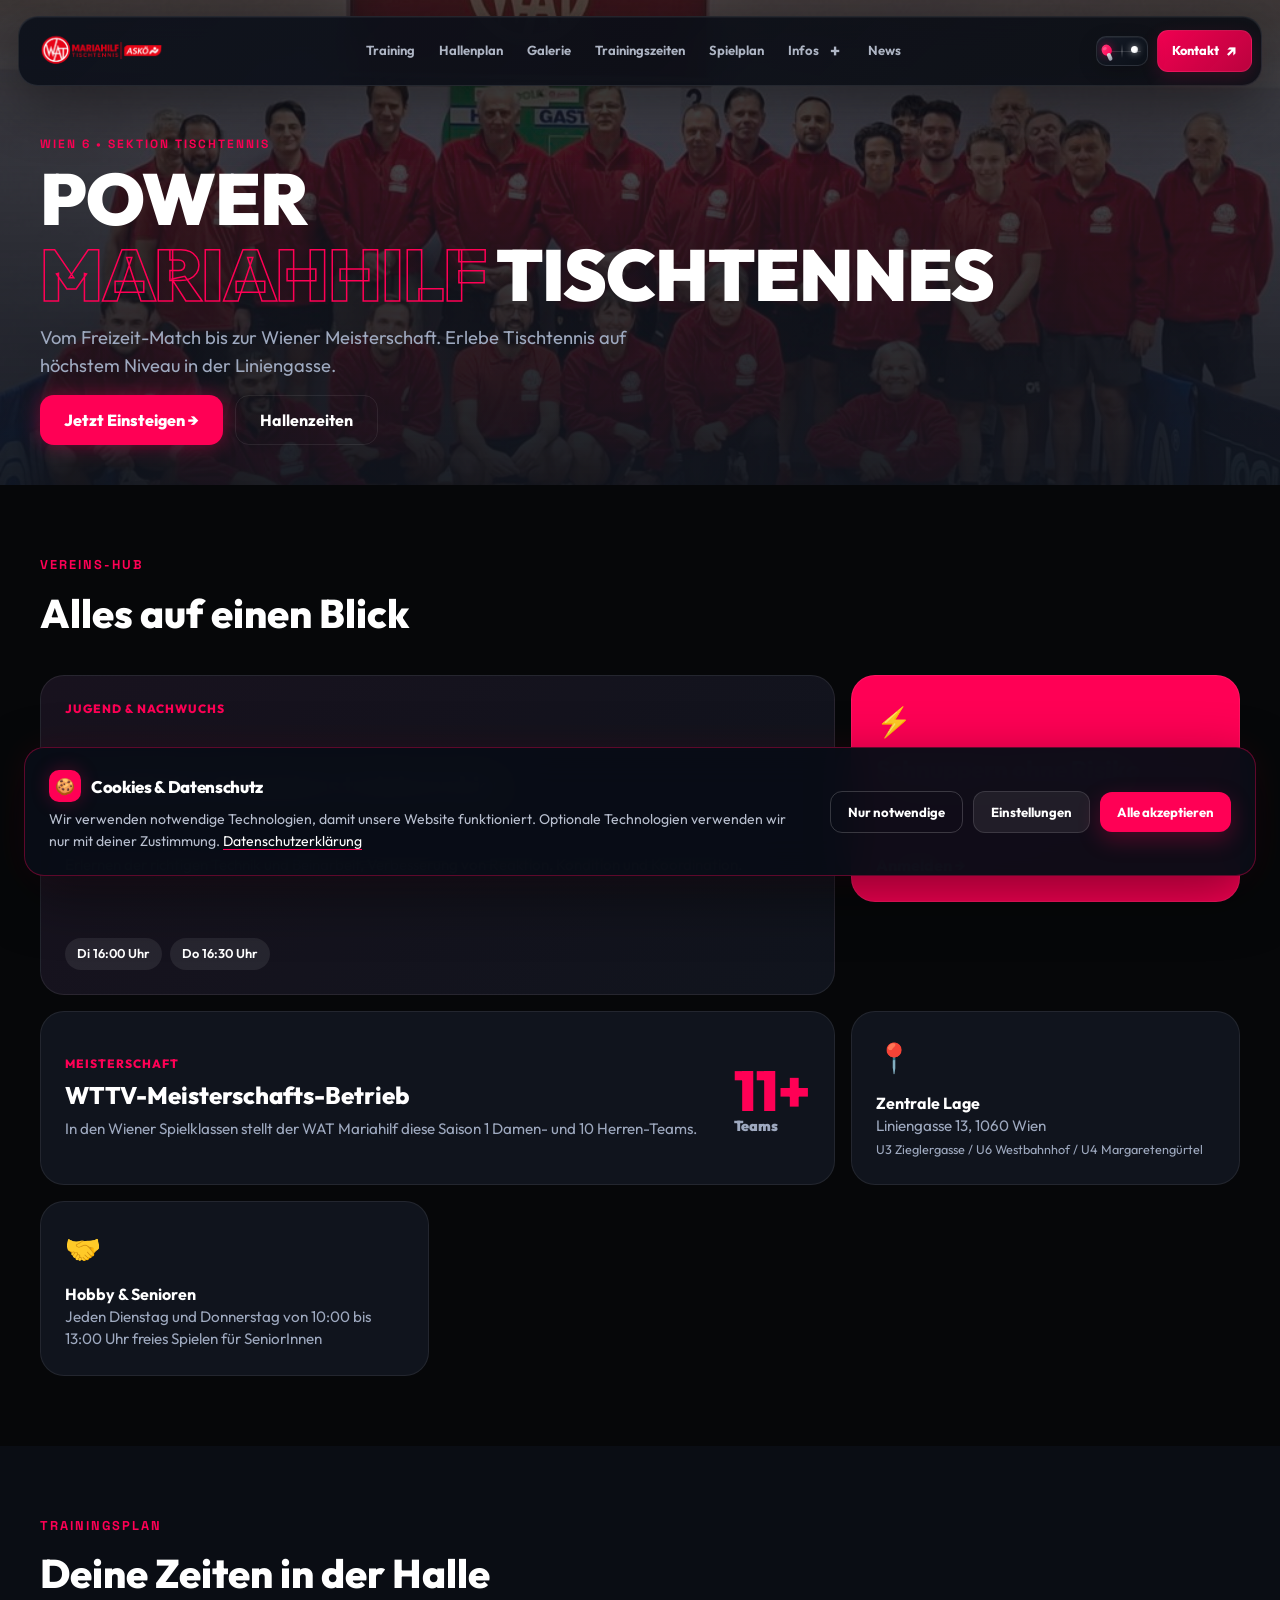
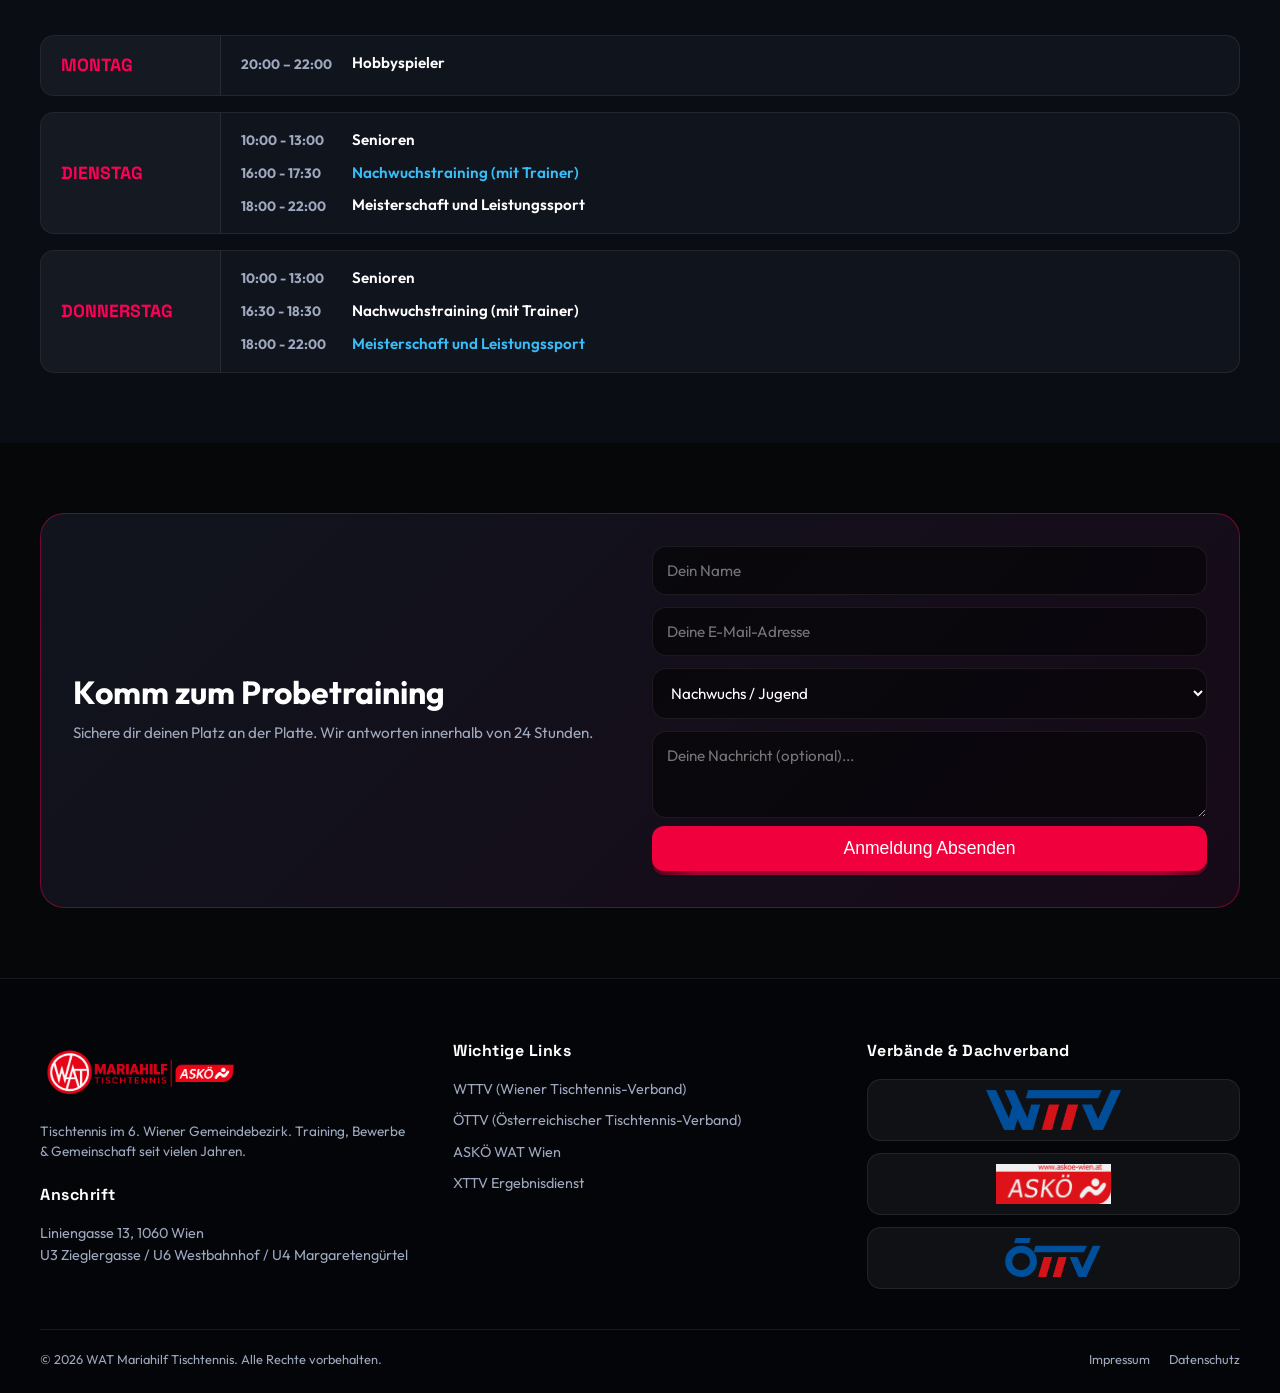
==== commit bb59750e: "Mein aktueller Code Stand info seite aktuliesert" ====
--- a/index.html
+++ b/index.html
@@ -143,7 +143,7 @@
               <span class="slot-title">Senioren</span>
             </div>
             <div class="slot">
-              <span class="slot-time">16:00 - 17:30</span>
+              <span class="slot-time">16:30 - 18:30</span>
               <span class="slot-title">Nachwuchstraining (mit Trainer)</span>
             </div>
              <div class="slot highlight-slot">
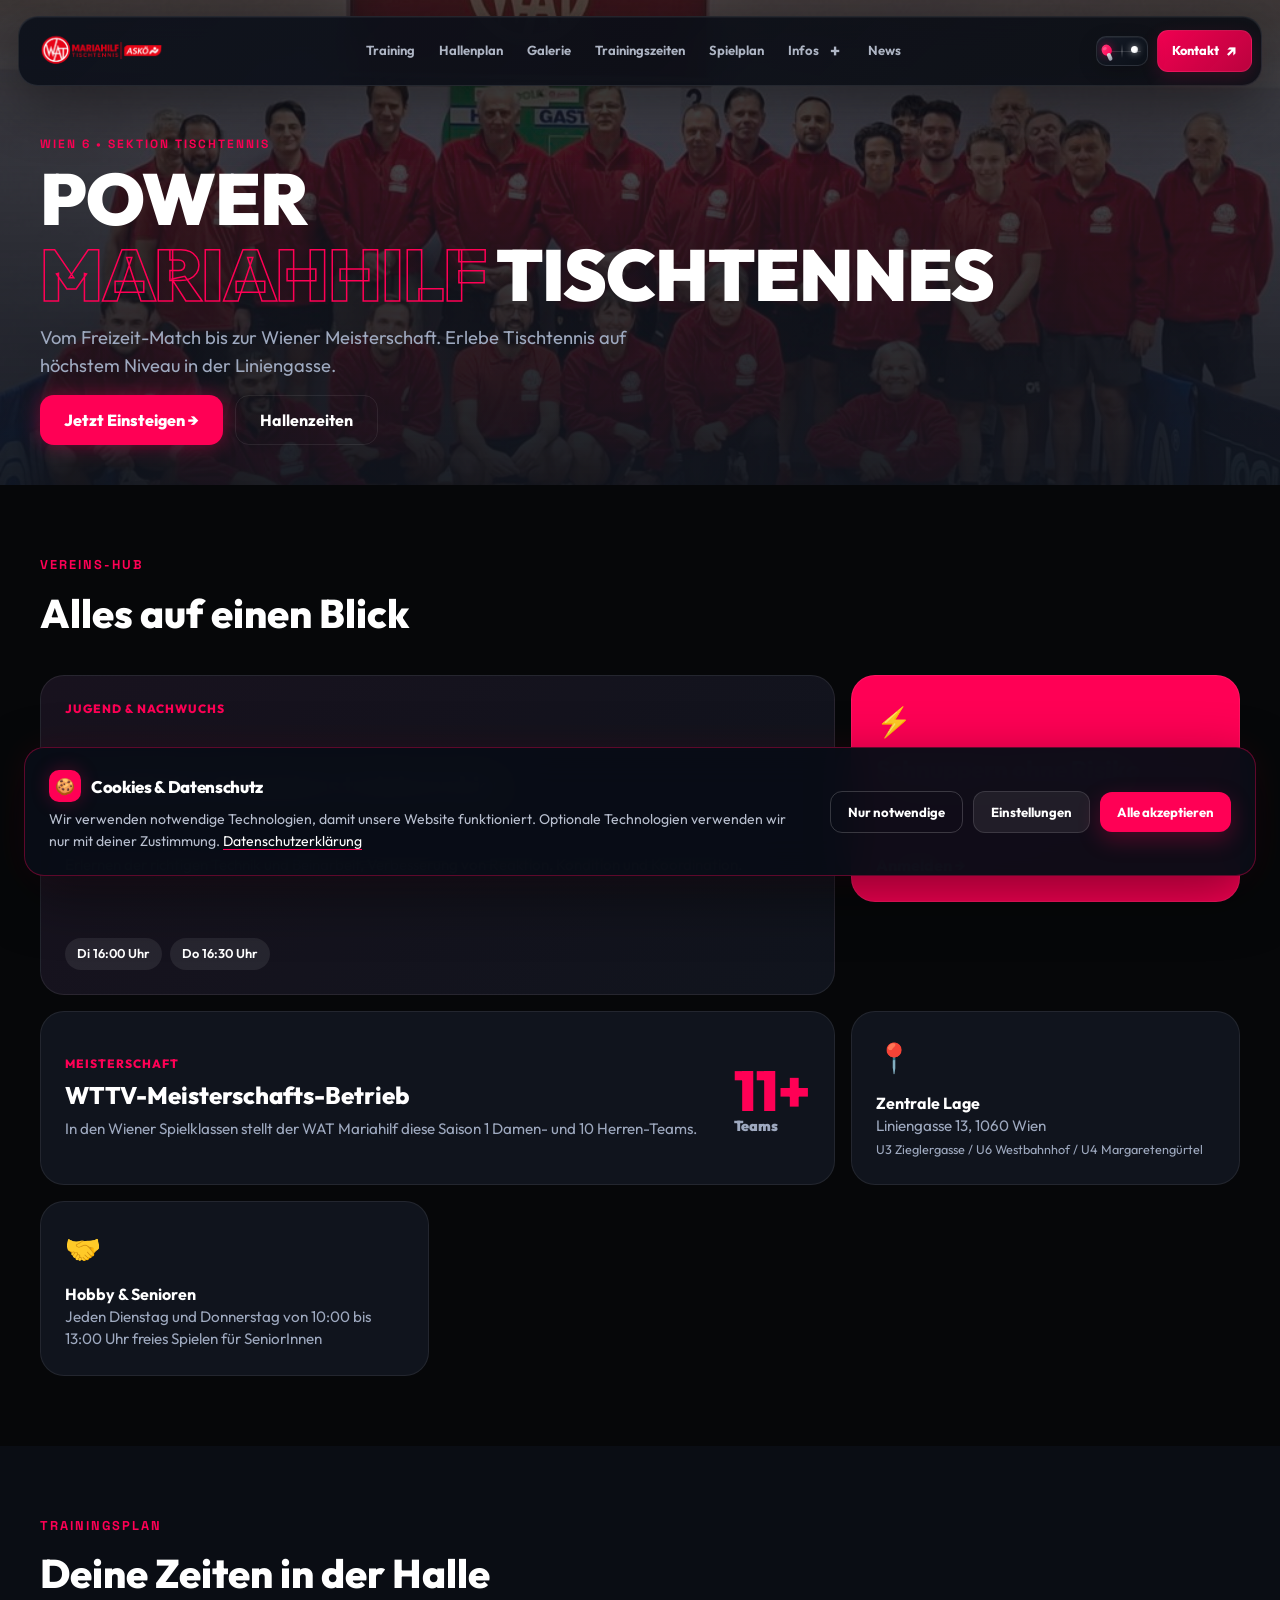
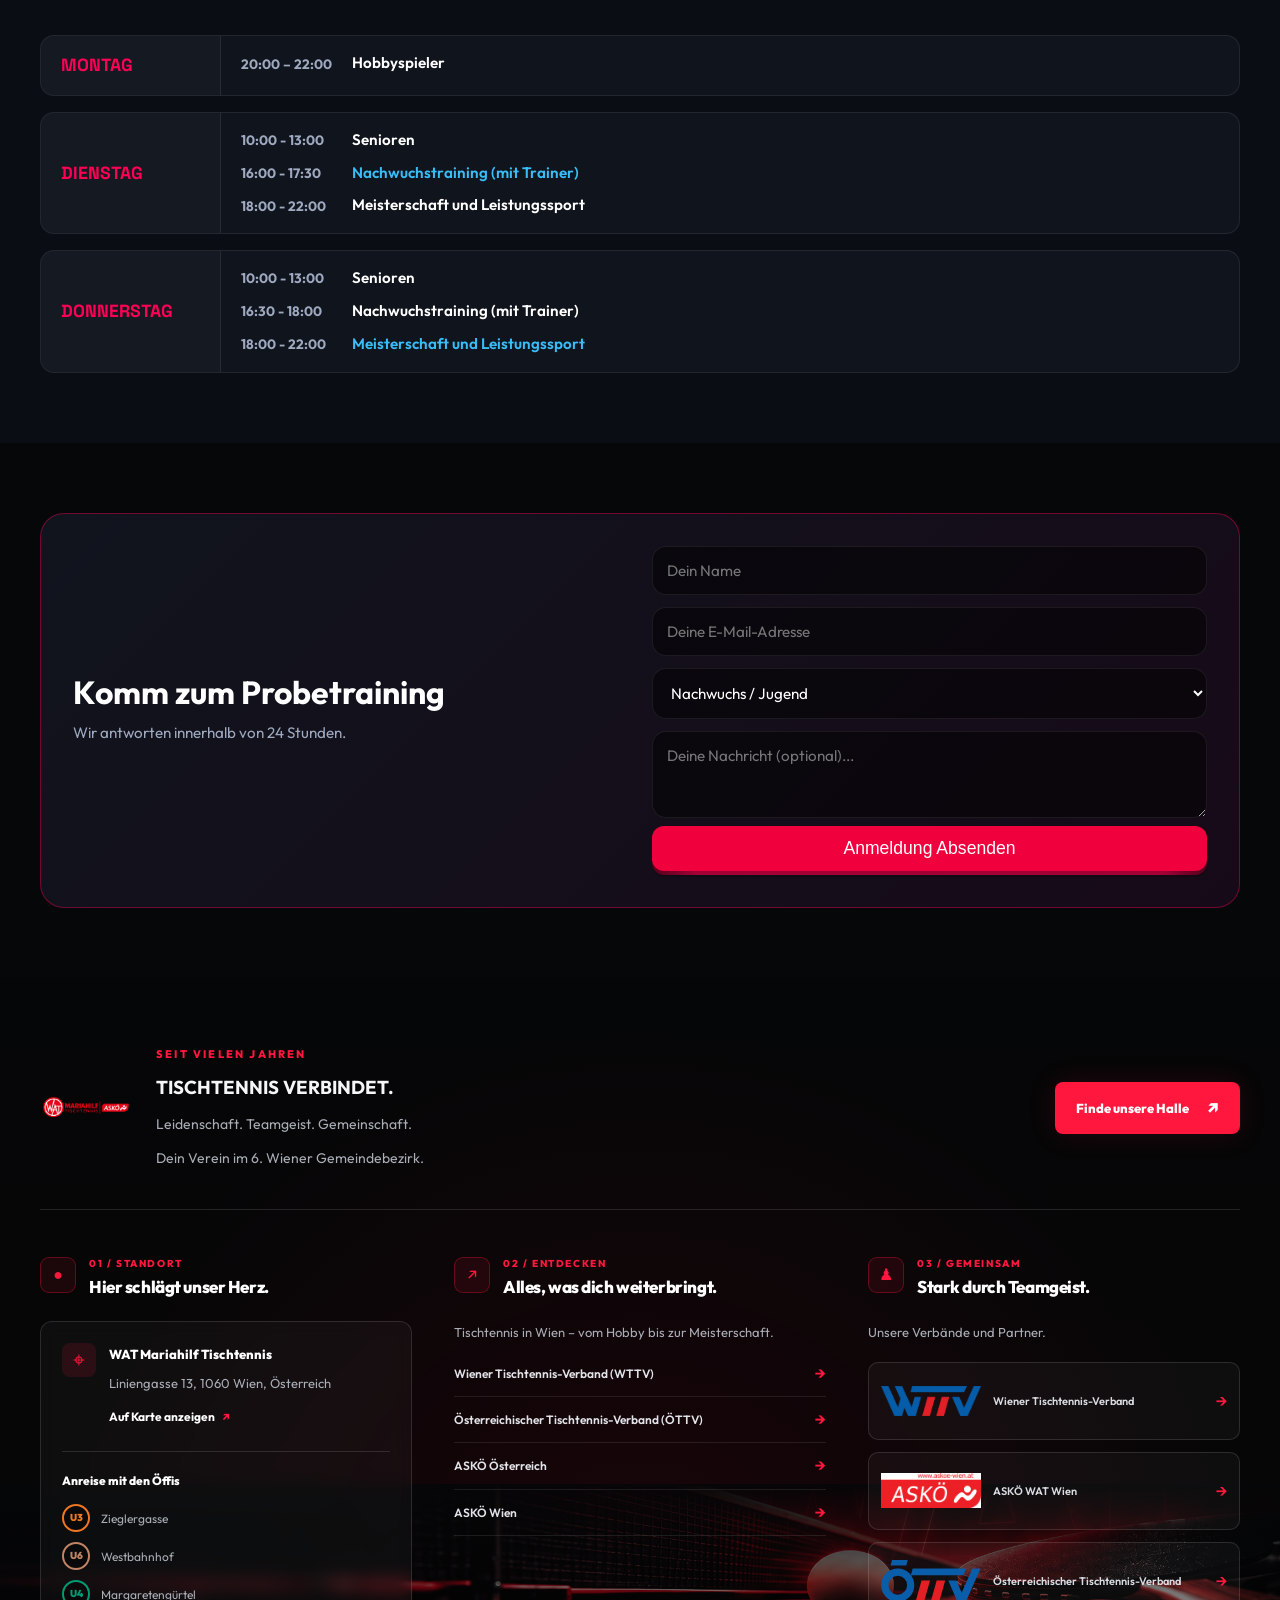
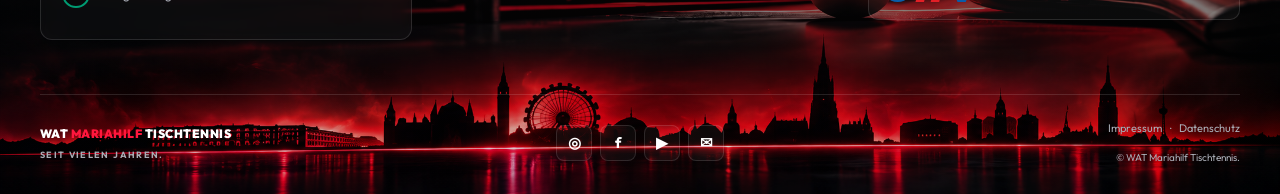
==== commit fbb2727a: "Footer updated" ====
--- a/index.html
+++ b/index.html
@@ -143,7 +143,7 @@
               <span class="slot-title">Senioren</span>
             </div>
             <div class="slot">
-              <span class="slot-time">16:30 - 18:30</span>
+              <span class="slot-time">16:30 - 18:00</span>
               <span class="slot-title">Nachwuchstraining (mit Trainer)</span>
             </div>
              <div class="slot highlight-slot">
@@ -162,7 +162,7 @@
     <div class="join-box">
       <div class="join-text">
         <h2>Komm zum Probetraining</h2>
-        <p>Sichere dir deinen Platz an der Platte. Wir antworten innerhalb von 24 Stunden.</p>
+        <p> Wir antworten innerhalb von 24 Stunden.</p>
       </div>
       
       <form class="bento-form" action="https://formspree.io/f/mvkzkpdk" method="POST">
--- a/style.css
+++ b/style.css
@@ -1717,160 +1717,753 @@
   min-height: 48px;
 }
 
-/* --- FOOTER MIT VERBANDS-LOGOS --- */
-.footer {
-  background: #040508;
-  border-top: 1px solid var(--border-glow);
-  padding: 60px 0 24px;
-  color: var(--text-dim);
-  font-size: 0.9rem;
-  margin-top: auto;
-}
-
-.footer-grid {
-  display: grid;
-  grid-template-columns: repeat(3, 1fr);
-  gap: 40px;
-  margin-bottom: 40px;
-}
-
-.footer-brand {
+/* ==================================================
+   WAT MARIAHILF TISCHTENNIS
+   PREMIUM FOOTER – DARK / NEON RED / VIENNA
+================================================== */
+
+.power-footer {
+  --footer-bg: #050607;
+  --footer-text: #f5f6f8;
+  --footer-muted: #a9adb6;
+  --footer-red: #ff173d;
+  --footer-border: rgba(255, 255, 255, 0.12);
+  --footer-card: rgba(255, 255, 255, 0.035);
+
+  position: relative;
+  isolation: isolate;
+  width: 100%;
+  overflow: hidden;
+  box-sizing: border-box;
+  background: var(--footer-bg);
+  color: var(--footer-text);
+  font-family: inherit;
+  line-height: 1.6;
+}
+
+.power-footer *,
+.power-footer *::before,
+.power-footer *::after {
+  box-sizing: border-box;
+}
+
+/* Background */
+.power-footer__background {
+  position: absolute;
+  inset: 0;
+  z-index: 0;
+  pointer-events: none;
+  background:
+    radial-gradient(
+      ellipse at 50% 75%,
+      rgba(110, 0, 18, 0.18),
+      transparent 65%
+    ),
+    linear-gradient(180deg, #050607 0%, #080607 100%);
+}
+
+/* Vienna skyline image */
+.power-footer__vienna {
+  position: absolute;
+  z-index: 1;
+  left: 0;
+  right: 0;
+  bottom: 0;
+  height: 310px;
+  pointer-events: none;
+
+  background-image:
+    linear-gradient(
+      to top,
+      rgba(5, 6, 7, 0.02) 0%,
+      rgba(5, 6, 7, 0.12) 35%,
+      rgba(5, 6, 7, 0.65) 75%,
+      #050607 100%
+    ),
+    url("imgs/Neon-Tischtennis%20vor%20Wiens%20Skyline.png");
+
+  background-repeat: no-repeat;
+  background-position: center bottom;
+  background-size:
+    100% 100%,
+    cover;
+  opacity: 0.9;
+}
+
+/* Main container */
+.power-footer__container {
+  position: relative;
+  z-index: 2;
+  width: min(1200px, calc(100% - 64px));
+  margin: 0 auto;
+  padding: 68px 0 28px;
+}
+
+/* ==================================================
+   HERO
+================================================== */
+
+.power-footer__hero {
+  display: flex;
+  justify-content: space-between;
+  align-items: center;
+  gap: 36px;
+  padding-bottom: 38px;
+  margin-bottom: 46px;
+  border-bottom: 1px solid var(--footer-border);
+}
+
+.power-footer__identity {
   display: flex;
   align-items: center;
-  gap: 10px;
-  color: white;
-  font-family: "Space Grotesk", sans-serif;
-  font-size: 1.1rem;
-  margin-bottom: 12px;
-}
-
-.footer-logo-img {
+  gap: 24px;
+  min-width: 0;
+}
+
+.power-footer__logo {
+  display: block;
+  flex: 0 0 auto;
+  width: 92px;
+  max-width: 92px;
+  max-height: 92px;
+  height: auto;
+  object-fit: contain;
+}
+
+.power-footer__eyebrow {
+  display: block;
+  margin-bottom: 10px;
+  color: var(--footer-red);
+  font-size: 11px;
+  font-weight: 800;
+  letter-spacing: 0.2em;
+  text-transform: uppercase;
+}
+
+.power-footer__hero h2 {
+  margin: 0;
+  color: #fff;
+  font-size: clamp(26px, 3vw, 42px);
+  font-weight: 900;
+  line-height: 1.12;
+  letter-spacing: -0.035em;
+}
+
+.power-footer__hero h2 span {
+  color: var(--footer-red);
+}
+
+.power-footer__hero p {
+  margin: 10px 0 0;
+  color: var(--footer-muted);
+  font-size: 14px;
+  line-height: 1.7;
+}
+
+/* CTA button */
+.power-footer__cta {
+  display: inline-flex;
+  flex: 0 0 auto;
+  align-items: center;
+  justify-content: center;
+  gap: 18px;
+  padding: 15px 20px;
+  border: 1px solid rgba(255, 23, 61, 0.75);
+  border-radius: 8px;
+  background: var(--footer-red);
+  color: #fff !important;
+  font-size: 13px;
+  font-weight: 800;
+  text-decoration: none;
+  box-shadow: 0 0 28px rgba(255, 23, 61, 0.13);
+  transition:
+    background 0.25s ease,
+    box-shadow 0.25s ease,
+    transform 0.25s ease;
+}
+
+.power-footer__cta span {
+  font-size: 18px;
+  line-height: 1;
+}
+
+.power-footer__cta:hover {
+  transform: translateY(-2px);
+  background: #e80f34;
+  box-shadow: 0 8px 30px rgba(255, 23, 61, 0.25);
+}
+
+/* ==================================================
+   THREE-COLUMN GRID
+================================================== */
+
+.power-footer__grid {
+  display: grid;
+  grid-template-columns:
+    minmax(0, 1fr)
+    minmax(0, 1fr)
+    minmax(0, 1fr);
+  align-items: start;
+  gap: 42px;
+  margin-bottom: 54px;
+}
+
+.power-footer__section {
+  min-width: 0;
+}
+
+/* Section heading */
+.power-footer__section-heading {
+  display: flex;
+  align-items: flex-start;
+  gap: 13px;
+  margin-bottom: 22px;
+}
+
+.power-footer__icon {
+  display: flex;
+  flex: 0 0 36px;
+  align-items: center;
+  justify-content: center;
   width: 36px;
   height: 36px;
-  object-fit: contain;
+  margin-top: 1px;
+  border: 1px solid rgba(255, 23, 61, 0.32);
+  border-radius: 9px;
+  background: rgba(255, 23, 61, 0.09);
+  color: var(--footer-red);
+  font-size: 16px;
+}
+
+.power-footer__number {
   display: block;
-}
-
-.footer-desc {
-  font-size: 0.85rem;
+  margin-bottom: 5px;
+  color: var(--footer-red);
+  font-size: 10px;
+  font-weight: 800;
+  letter-spacing: 0.16em;
   line-height: 1.5;
-  color: var(--text-dim);
-}
-
-.footer-heading {
-  color: white;
-  font-family: "Space Grotesk", sans-serif;
-  font-size: 1rem;
-  margin-bottom: 16px;
-  letter-spacing: 0.5px;
-}
-/* Logos im Footer nicht vom Light Theme verändern */
-body.light-mode .footer,
-html.light-mode .footer {
-  background: #08090d !important;
+}
+
+.power-footer__section-heading h3 {
+  margin: 0;
+  color: #fff;
+  font-size: 17px;
+  font-weight: 800;
+  line-height: 1.35;
+  letter-spacing: -0.025em;
+}
+
+.power-footer__muted {
+  margin: 0 0 18px;
+  color: var(--footer-muted);
+  font-size: 13px;
+  line-height: 1.8;
+}
+
+/* ==================================================
+   LOCATION CARD
+================================================== */
+
+.power-footer__location-card {
+  padding: 21px;
+  border: 1px solid var(--footer-border);
+  border-radius: 12px;
+  background: rgba(255, 255, 255, 0.035);
+  backdrop-filter: blur(8px);
+  -webkit-backdrop-filter: blur(8px);
+}
+
+.power-footer__address {
+  display: flex;
+  align-items: flex-start;
+  gap: 13px;
+}
+
+.power-footer__address-icon {
+  display: flex;
+  flex: 0 0 34px;
+  align-items: center;
+  justify-content: center;
+  width: 34px;
+  height: 34px;
+  border-radius: 8px;
+  background: rgba(255, 23, 61, 0.12);
+  color: var(--footer-red);
+  font-size: 21px;
+}
+
+.power-footer__address strong {
+  display: block;
+  margin: 2px 0 9px;
+  color: #fff;
+  font-size: 13px;
+  font-weight: 800;
+  line-height: 1.5;
+}
+
+.power-footer__address p {
+  margin: 0 0 3px;
+  color: var(--footer-muted);
+  font-size: 13px;
+  line-height: 1.65;
+}
+
+.power-footer__map-link {
+  display: inline-flex;
+  align-items: center;
+  gap: 7px;
+  margin-top: 9px;
   color: #fff !important;
-}
-
-body.light-mode .footer-heading,
-html.light-mode .footer-heading {
-  color: #fff !important;
-}
-
-body.light-mode .footer-bottom,
-html.light-mode .footer-bottom {
-  background: #050609 !important;
-}
-
-.footer-links-list {
-  list-style: none;
+  font-size: 12px;
+  font-weight: 700;
+  text-decoration: none;
+}
+
+.power-footer__map-link span {
+  color: var(--footer-red);
+}
+
+.power-footer__map-link:hover {
+  color: var(--footer-red) !important;
+}
+
+/* Public transport */
+.power-footer__transit {
+  margin-top: 23px;
+  padding-top: 19px;
+  border-top: 1px solid var(--footer-border);
+}
+
+.power-footer__transit h4 {
+  margin: 0 0 14px;
+  color: #fff;
+  font-size: 12px;
+  font-weight: 800;
+}
+
+.power-footer__transit-row {
+  display: flex;
+  align-items: center;
+  gap: 11px;
+  margin-bottom: 10px;
+  color: var(--footer-muted);
+  font-size: 12px;
+}
+
+.power-footer__u-badge {
+  display: inline-flex;
+  flex: 0 0 28px;
+  align-items: center;
+  justify-content: center;
+  width: 28px;
+  height: 28px;
+  border: 2px solid currentColor;
+  border-radius: 50%;
+  background: rgba(0, 0, 0, 0.25);
+  font-size: 10px;
+  font-weight: 900;
+}
+
+.power-footer__u3 {
+  color: #ef7622;
+}
+
+.power-footer__u6 {
+  color: #c08366;
+}
+
+.power-footer__u4 {
+  color: #009b72;
+}
+
+/* ==================================================
+   LINKS COLUMN
+================================================== */
+
+.power-footer__links {
   display: flex;
   flex-direction: column;
-  gap: 10px;
-}
-
-.footer-links-list a {
-  color: var(--text-dim);
+  gap: 0;
+}
+
+.power-footer__links a {
+  display: flex;
+  align-items: flex-start;
+  justify-content: space-between;
+  gap: 12px;
+  padding: 13px 0;
+  border-bottom: 1px solid rgba(255, 255, 255, 0.09);
+  color: #e1e3e8;
+  font-size: 12px;
+  font-weight: 600;
+  line-height: 1.6;
   text-decoration: none;
   transition:
-    color 0.2s,
-    transform 0.2s;
-  display: inline-block;
-}
-
-.footer-links-list a:hover {
-  color: var(--neon-red);
-  transform: translateX(4px);
-}
-
-/* Partner Logos Kacheln */
-.partner-logos {
+    color 0.2s ease,
+    padding 0.2s ease;
+}
+
+.power-footer__links a:first-child {
+  padding-top: 2px;
+}
+
+.power-footer__links a span {
+  flex: 0 0 auto;
+  color: var(--footer-red);
+  font-size: 16px;
+  line-height: 1.2;
+}
+
+.power-footer__links a:hover {
+  padding-left: 4px;
+  color: var(--footer-red);
+}
+
+/* ==================================================
+   PARTNERS
+================================================== */
+
+.power-footer__partners {
   display: flex;
   flex-direction: column;
   gap: 12px;
 }
 
-.logo-card {
-  background: rgba(255, 255, 255, 0.05);
-  border: 1px solid var(--border-glow);
-  padding: 10px 16px;
-  border-radius: var(--radius-md);
+.power-footer__partner {
+  display: grid;
+  grid-template-columns: 100px minmax(0, 1fr) 14px;
+  align-items: center;
+  gap: 12px;
+  min-height: 78px;
+  padding: 12px;
+  border: 1px solid var(--footer-border);
+  border-radius: 10px;
+  background: var(--footer-card);
+  color: #fff;
+  text-decoration: none;
+  transition:
+    border-color 0.2s ease,
+    background 0.2s ease,
+    transform 0.2s ease;
+}
+
+.power-footer__partner:hover {
+  transform: translateY(-2px);
+  border-color: rgba(255, 23, 61, 0.55);
+  background: rgba(255, 23, 61, 0.055);
+}
+
+.power-footer__partner img {
+  display: block;
+  width: 100px;
+  max-width: 100%;
+  height: 48px;
+  object-fit: contain;
+  object-position: center;
+  border-radius: 3px;
+}
+
+.power-footer__partner span {
+  min-width: 0;
+  color: #d8dbe1;
+  font-size: 11px;
+  font-weight: 600;
+  line-height: 1.5;
+}
+
+.power-footer__partner b {
+  color: var(--footer-red);
+  font-size: 17px;
+  font-weight: 500;
+  text-align: right;
+}
+
+/* ==================================================
+   BOTTOM BAR
+================================================== */
+
+.power-footer__bottom {
+  display: grid;
+  grid-template-columns: 1fr auto 1fr;
+  align-items: center;
+  gap: 24px;
+  padding-top: 25px;
+  border-top: 1px solid var(--footer-border);
+}
+
+.power-footer__bottom-brand strong {
+  display: block;
+  color: #fff;
+  font-size: 12px;
+  font-weight: 900;
+  letter-spacing: 0.04em;
+}
+
+.power-footer__bottom-brand strong span {
+  color: var(--footer-red);
+}
+
+.power-footer__bottom-brand small {
+  display: block;
+  margin-top: 5px;
+  color: var(--footer-muted);
+  font-size: 9px;
+  font-weight: 700;
+  letter-spacing: 0.15em;
+}
+
+/* Social icons */
+.power-footer__socials {
   display: flex;
   align-items: center;
   justify-content: center;
+  gap: 8px;
+}
+
+.power-footer__socials a {
+  display: flex;
+  align-items: center;
+  justify-content: center;
+  width: 36px;
+  height: 36px;
+  border: 1px solid var(--footer-border);
+  border-radius: 8px;
+  background: rgba(255, 255, 255, 0.035);
+  color: #fff;
+  font-size: 15px;
+  font-weight: 700;
+  text-decoration: none;
   transition:
-    background 0.3s,
-    border-color 0.3s,
-    transform 0.2s;
-}
-
-.logo-card:hover {
-  background: rgba(255, 255, 255, 0.1);
-  border-color: rgba(255, 0, 85, 0.4);
-  transform: translateY(-2px);
-}
-
-.partner-img {
-  max-height: 40px;
-  max-width: 100%;
-  object-fit: contain;
-  filter: brightness(0.9) contrast(1.1);
-}
-
-/* ==========================================
-   FOOTER STYLING & LOGO ANPASSUNG
-   ========================================== */
-
-.footer-bottom {
-  border-top: 1px solid var(--border-glow);
-  padding-top: 20px;
+    color 0.2s ease,
+    border-color 0.2s ease,
+    background 0.2s ease;
+}
+
+.power-footer__socials a:hover {
+  border-color: var(--footer-red);
+  background: rgba(255, 23, 61, 0.12);
+  color: var(--footer-red);
+}
+
+/* Legal */
+.power-footer__legal {
   display: flex;
-  justify-content: space-between;
+  flex-wrap: wrap;
   align-items: center;
-  font-size: 0.8rem;
-}
-
-/* Logo im Footer skalieren */
-.footer-logo,
-.footer-bottom img,
-.footer img {
-  height: 70px !important; /* Passt die Größe perfekt an den Footer an */
-  width: auto !important;
-  object-fit: contain;
-}
-
-/* Falls sich der Footer im Light-Mode anpassen muss */
-body.light-mode .footer-bottom {
-  border-top-color: rgba(0, 0, 0, 0.1);
-}
-
-.footer-legal a {
-  color: var(--text-dim);
+  justify-content: flex-end;
+  gap: 8px;
+  color: var(--footer-muted);
+  font-size: 11px;
+}
+
+.power-footer__legal a {
+  color: var(--footer-muted);
+  font-size: 11px;
   text-decoration: none;
-  margin-left: 16px;
-}
-
-.footer-legal a:hover {
-  color: white;
+}
+
+.power-footer__legal a:hover {
+  color: var(--footer-red);
+}
+
+.power-footer__legal p {
+  flex-basis: 100%;
+  margin: 4px 0 0;
+  color: var(--footer-muted);
+  font-size: 10px;
+  text-align: right;
+}
+
+/* ==================================================
+   TABLET
+================================================== */
+
+@media (max-width: 1000px) {
+  .power-footer__container {
+    width: calc(100% - 48px);
+  }
+
+  .power-footer__grid {
+    grid-template-columns: repeat(2, minmax(0, 1fr));
+    gap: 36px 28px;
+  }
+
+  .power-footer__bottom {
+    grid-template-columns: 1fr auto;
+  }
+
+  .power-footer__socials {
+    justify-content: flex-end;
+  }
+
+  .power-footer__legal {
+    grid-column: 1 / -1;
+    justify-content: flex-start;
+  }
+
+  .power-footer__legal p {
+    flex-basis: auto;
+    margin-left: auto;
+    text-align: right;
+  }
+}
+
+/* ==================================================
+   MOBILE
+================================================== */
+
+@media (max-width: 640px) {
+  .power-footer__container {
+    width: calc(100% - 36px);
+    padding: 42px 0 22px;
+  }
+
+  .power-footer__hero {
+    align-items: flex-start;
+    flex-direction: column;
+    gap: 24px;
+    margin-bottom: 34px;
+    padding-bottom: 30px;
+  }
+
+  .power-footer__identity {
+    align-items: flex-start;
+    gap: 15px;
+  }
+
+  .power-footer__logo {
+    width: 82px;
+    max-width: 62px;
+    max-height: 62px;
+  }
+
+  .power-footer__eyebrow {
+    margin-bottom: 7px;
+    font-size: 9px;
+  }
+
+  .power-footer__hero h2 {
+    font-size: clamp(24px, 7vw, 34px);
+  }
+
+  .power-footer__hero p {
+    margin-top: 8px;
+    font-size: 12px;
+  }
+
+  .power-footer__cta {
+    width: 100%;
+    justify-content: space-between;
+    padding: 14px 16px;
+  }
+
+  .power-footer__grid {
+    grid-template-columns: minmax(0, 1fr);
+    gap: 34px;
+    margin-bottom: 36px;
+  }
+
+  .power-footer__section-heading {
+    margin-bottom: 17px;
+  }
+
+  .power-footer__section-heading h3 {
+    font-size: 16px;
+  }
+
+  .power-footer__location-card {
+    padding: 17px;
+  }
+
+  .power-footer__partner {
+    grid-template-columns: 90px minmax(0, 1fr) 12px;
+    gap: 10px;
+    min-height: 72px;
+    padding: 10px;
+  }
+
+  .power-footer__partner img {
+    width: 90px;
+    height: 42px;
+  }
+
+  .power-footer__bottom {
+    grid-template-columns: minmax(0, 1fr);
+    gap: 20px;
+    padding-top: 22px;
+  }
+
+  .power-footer__socials {
+    justify-content: flex-start;
+  }
+
+  .power-footer__legal {
+    grid-column: auto;
+    justify-content: flex-start;
+    gap: 8px;
+  }
+
+  .power-footer__legal p {
+    flex-basis: 100%;
+    margin: 4px 0 0;
+    text-align: left;
+  }
+
+  .power-footer__vienna {
+    height: 190px;
+    background-size:
+      100% 100%,
+      auto 100%;
+    opacity: 0.7;
+  }
+}
+
+/* Small mobile screens */
+@media (max-width: 380px) {
+  .power-footer__container {
+    width: calc(100% - 28px);
+  }
+
+  .power-footer__identity {
+    gap: 11px;
+  }
+
+  .power-footer__logo {
+    width: 48px;
+    max-width: 48px;
+    max-height: 48px;
+  }
+
+  .power-footer__hero h2 {
+    font-size: 23px;
+  }
+
+  .power-footer__partner {
+    grid-template-columns: 76px minmax(0, 1fr) 10px;
+    gap: 8px;
+  }
+
+  .power-footer__partner img {
+    width: 76px;
+    height: 38px;
+  }
+
+  .power-footer__partner span {
+    font-size: 10px;
+  }
+}
+
+/* Accessibility */
+@media (prefers-reduced-motion: reduce) {
+  .power-footer *,
+  .power-footer *::before,
+  .power-footer *::after {
+    scroll-behavior: auto !important;
+    animation-duration: 0.01ms !important;
+    animation-iteration-count: 1 !important;
+    transition-duration: 0.01ms !important;
+  }
 }
 
 /* ==========================================
@@ -4139,7 +4732,7 @@
   padding-right: 24px;
 }
 
-.meister-table th, 
+.meister-table th,
 .meister-table td {
   padding: 14px 18px;
   border-bottom: 1px solid var(--border-glow);
@@ -4148,7 +4741,7 @@
 
 .meister-table th {
   background: rgba(255, 255, 255, 0.03);
-  font-family: 'Space Grotesk', sans-serif;
+  font-family: "Space Grotesk", sans-serif;
   font-weight: 700;
   color: var(--neon-red);
   text-transform: uppercase;
@@ -4172,7 +4765,7 @@
     font-size: 0.85rem;
   }
 
-  .meister-table th, 
+  .meister-table th,
   .meister-table td {
     padding: 10px 12px;
     white-space: normal; /* Erlaubt Textumbruch bei langen Namen */
@@ -4189,4 +4782,4 @@
     padding: 12px 14px;
     min-height: 44px;
   }
-}+}
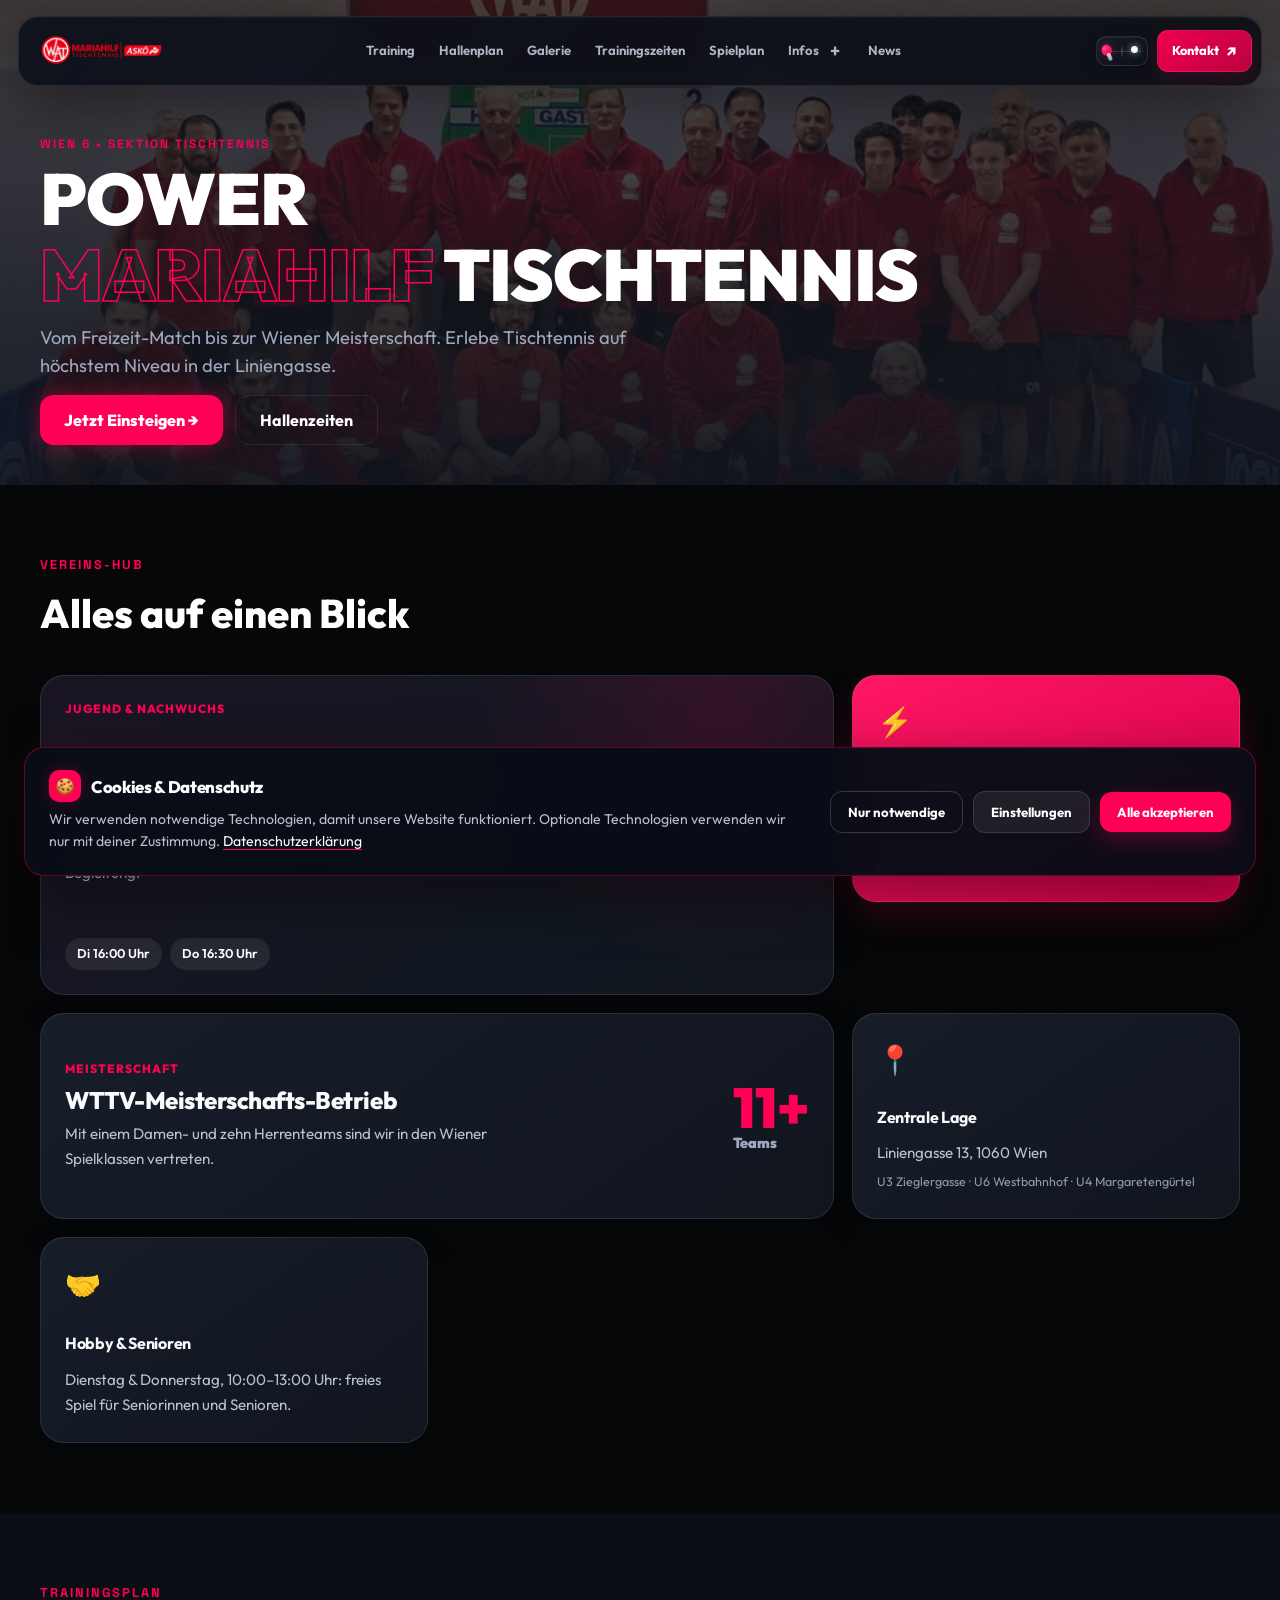
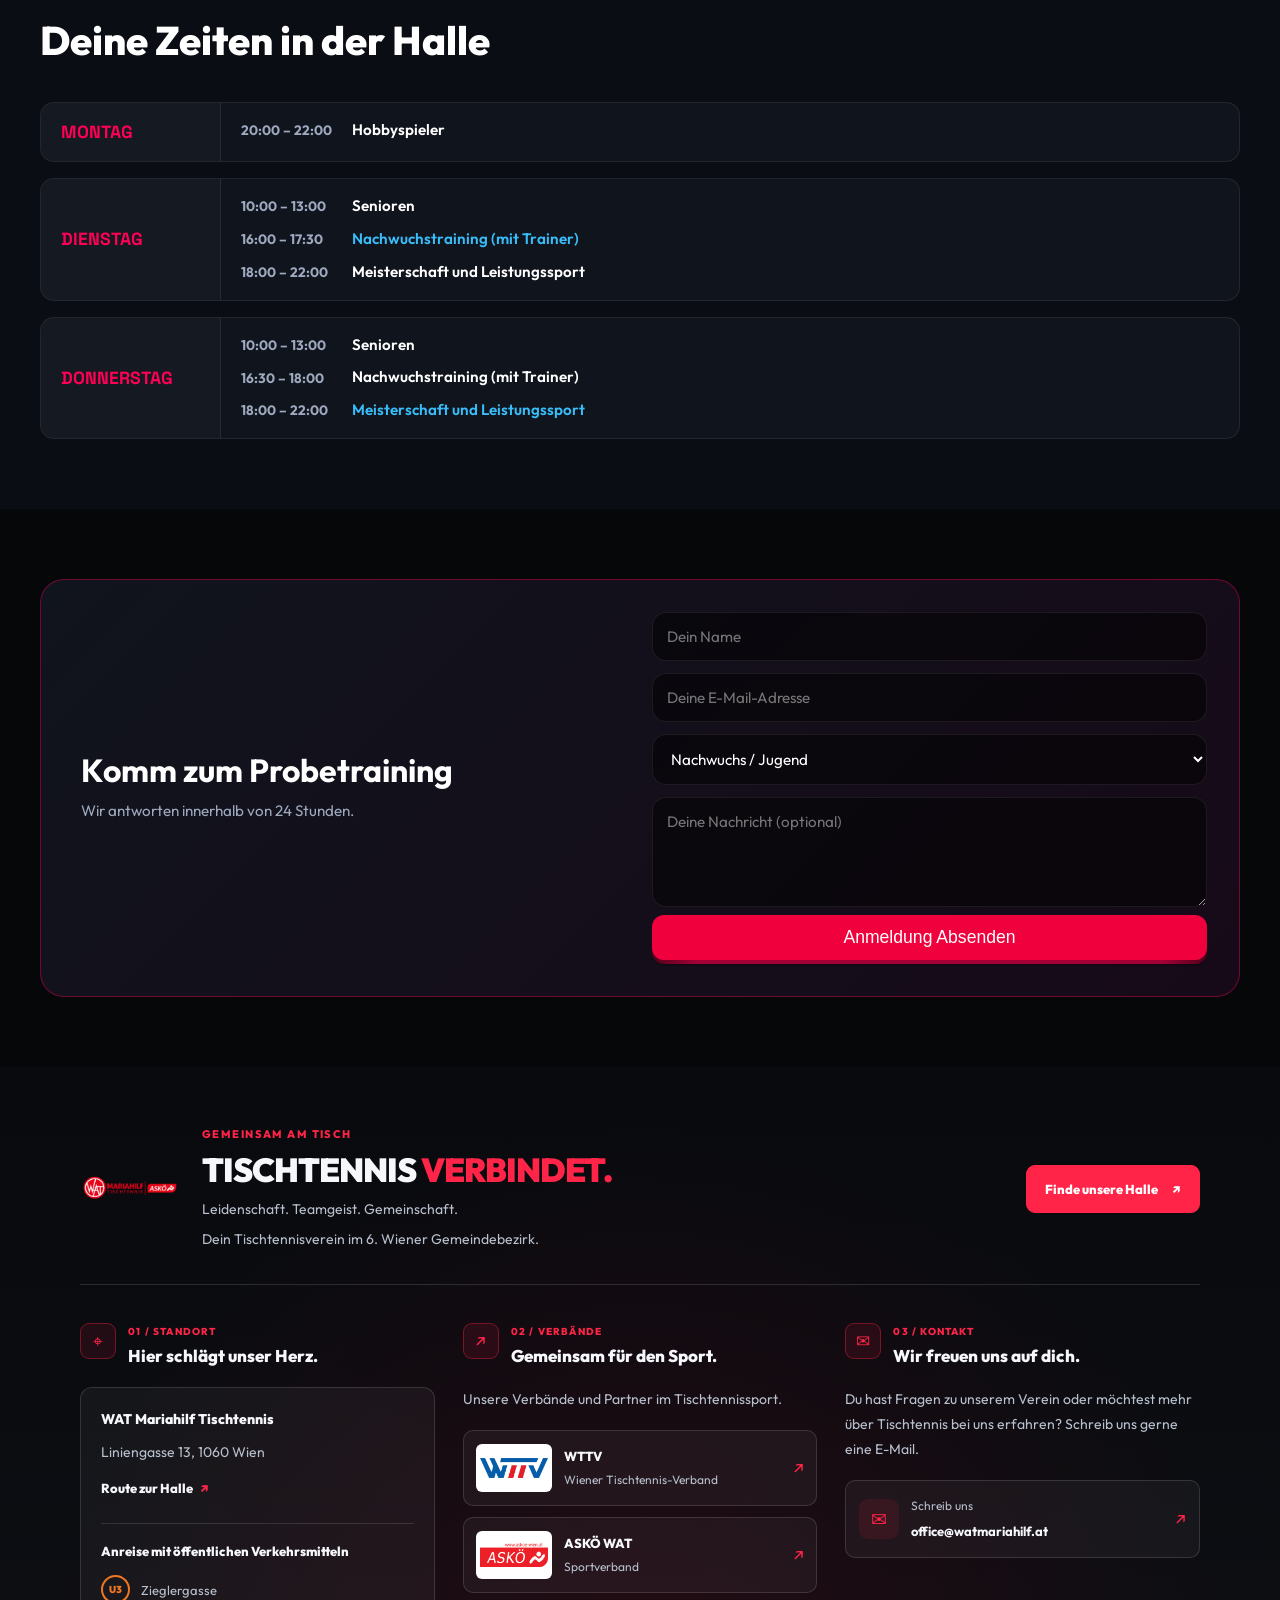
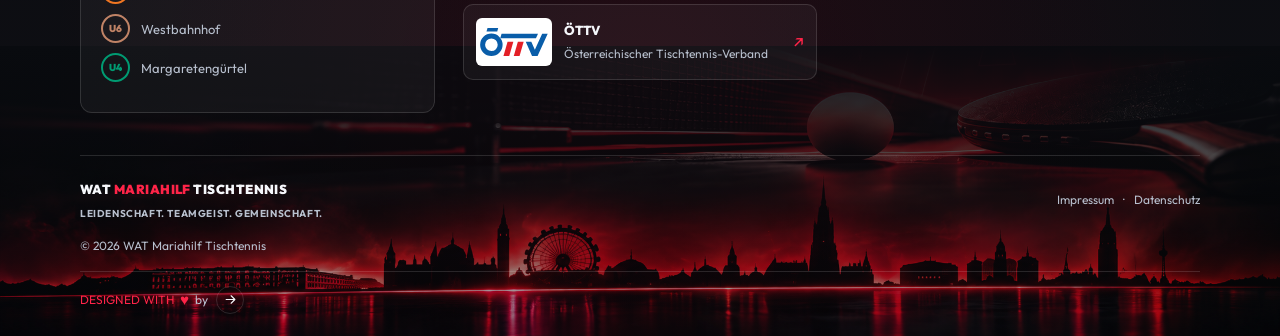
==== commit aa444e88: "finale Update" ====
--- a/index.html
+++ b/index.html
@@ -4,6 +4,8 @@
   <meta charset="UTF-8">
   <meta name="viewport" content="width=device-width, initial-scale=1.0">
   <title>WAT Mariahilf – Tischtennis Club 1060</title>
+  <meta name="description" content="WAT Mariahilf Tischtennis in Wien 1060: Training für Jugend, Hobby und Meisterschaft, Hallenzeiten und Probetraining.">
+  <meta name="theme-color" content="#0a0d14">
   
 <link rel="icon" href="imgs/favlogo.png" sizes="any">
 <link rel="apple-touch-icon" href="imgs/favlogo.png">
@@ -25,7 +27,7 @@
   <section class="hero-section">
     <div class="container">
       <div class="hero-badge">WIEN 6 • SEKTION TISCHTENNIS</div>
-      <h1 class="hero-title">POWER<br><span class="text-stroke">MARIAHHILF</span> TISCHTENNES</h1>
+      <h1 class="hero-title">POWER<br><span class="text-stroke">MARIAHILF</span> TISCHTENNIS</h1>
       <p class="hero-subtitle">Vom Freizeit-Match bis zur Wiener Meisterschaft. Erlebe Tischtennis auf höchstem Niveau in der Liniengasse.</p>
       
       <div class="hero-actions">
@@ -35,7 +37,6 @@
     </div>
   </section>
 
-</div>
   <section id="bento" class="section">
     <div class="container">
       <div class="section-tag">VEREINS-HUB</div>
@@ -47,7 +48,7 @@
         <div class="bento-card bento-hero-card">
           <div class="card-tag">Jugend & Nachwuchs</div>
           <h3>Die nächsten Champions trainieren hier</h3>
-          <p>Erlernen der richtigen Technik und Beinarbeit, Verbesserung von Reaktion, Kondition und Koordination.</p>
+          <p>Technik, Beinarbeit und Spielgefühl – mit Freude und professioneller Begleitung.</p>
           <div class="badge-row">
             <span class="pill">Di 16:00 Uhr</span>
             <span class="pill">Do 16:30 Uhr</span>
@@ -67,7 +68,7 @@
           <div class="wide-content">
             <div class="card-tag">Meisterschaft</div>
             <h3>WTTV-Meisterschafts-Betrieb</h3>
-            <p>In den Wiener Spielklassen stellt der WAT Mariahilf diese Saison 1 Damen- und 10 Herren-Teams.</p>
+            <p>Mit einem Damen- und zehn Herrenteams sind wir in den Wiener Spielklassen vertreten.</p>
           </div>
           <div class="big-stat">11+ <small>Teams</small></div>
         </div>
@@ -76,14 +77,14 @@
         <div class="bento-card">
           <div class="card-icon">📍</div>
           <h4>Zentrale Lage</h4>
-          <p>Liniengasse 13, 1060 Wien<br><small>U3 Zieglergasse / U6 Westbahnhof / U4 Margaretengürtel</small></p>
+          <p>Liniengasse 13, 1060 Wien<br><small>U3 Zieglergasse · U6 Westbahnhof · U4 Margaretengürtel</small></p>
         </div>
 
         <!-- Small Card 2 -->
         <div class="bento-card">
           <div class="card-icon">🤝</div>
           <h4>Hobby & Senioren</h4>
-          <p>Jeden Dienstag und Donnerstag von 10:00 bis 13:00 Uhr freies Spielen für SeniorInnen</p>
+          <p>Dienstag &amp; Donnerstag, 10:00–13:00 Uhr: freies Spiel für Seniorinnen und Senioren.</p>
         </div>
 
 
@@ -117,16 +118,16 @@
           </div>
           <div class="info-col">
             <div class="slot">
-              <span class="slot-time">10:00 - 13:00</span>
+              <span class="slot-time">10:00 – 13:00</span>
               <span class="slot-title">Senioren</span>
             </div>
             
             <div class="slot highlight-slot">
-              <span class="slot-time">16:00 - 17:30</span>
+              <span class="slot-time">16:00 – 17:30</span>
               <span class="slot-title">Nachwuchstraining (mit Trainer)</span>
             </div>
             <div class="slot">
-              <span class="slot-time">18:00 - 22:00</span>
+              <span class="slot-time">18:00 – 22:00</span>
               <span class="slot-title">Meisterschaft und Leistungssport</span>
             </div>
           </div>
@@ -139,15 +140,15 @@
           </div>
           <div class="info-col">
            <div class="slot">
-              <span class="slot-time">10:00 - 13:00</span>
+              <span class="slot-time">10:00 – 13:00</span>
               <span class="slot-title">Senioren</span>
             </div>
             <div class="slot">
-              <span class="slot-time">16:30 - 18:00</span>
+              <span class="slot-time">16:30 – 18:00</span>
               <span class="slot-title">Nachwuchstraining (mit Trainer)</span>
             </div>
              <div class="slot highlight-slot">
-              <span class="slot-time">18:00 - 22:00</span>
+              <span class="slot-time">18:00 – 22:00</span>
               <span class="slot-title">Meisterschaft und Leistungssport</span>
             </div>
           </div>
@@ -166,16 +167,19 @@
       </div>
       
       <form class="bento-form" action="https://formspree.io/f/mvkzkpdk" method="POST">
-        <input type="text" name="name" placeholder="Dein Name" required>
-        <input type="email" name="email" placeholder="Deine E-Mail-Adresse" required>
-        <select name="interesse">
+        <label class="visually-hidden" for="contact-name">Dein Name</label>
+        <input id="contact-name" type="text" name="name" placeholder="Dein Name" autocomplete="name" required>
+        <label class="visually-hidden" for="contact-email">Deine E-Mail-Adresse</label>
+        <input id="contact-email" type="email" name="email" placeholder="Deine E-Mail-Adresse" autocomplete="email" required>
+        <label class="visually-hidden" for="contact-interest">Interesse</label>
+        <select id="contact-interest" name="interesse">
           <option value="Nachwuchs">Nachwuchs / Jugend</option>
           <option value="Hobby">Hobbyspieler</option>
           <option value="Meisterschaft">Meisterschaft</option>
         </select>
         
-        <!-- Optionales Textfeld für Nachrichten -->
-        <textarea name="nachricht" placeholder="Deine Nachricht (optional)..." rows="3" style="background: rgba(0, 0, 0, 0.5); border: 1px solid var(--border-glow); padding: 14px; border-radius: var(--radius-md); color: white; font-family: inherit; font-size: 0.95rem; outline: none; resize: vertical;"></textarea>
+        <label class="visually-hidden" for="contact-message">Deine Nachricht</label>
+        <textarea id="contact-message" name="nachricht" placeholder="Deine Nachricht (optional)" rows="3"></textarea>
         
 <button type="submit" class="btn-3d">
   <span class="shadow"></span>
@@ -196,4 +200,4 @@
 
 <button id="backToTop" class="back-to-top" aria-label="Nach oben scrollen">↑</button>
 </body>
-</html>+</html>
--- a/style.css
+++ b/style.css
@@ -30,6 +30,23 @@
   color: var(--text-white);
   line-height: 1.5;
   overflow-x: hidden;
+}
+
+.visually-hidden {
+  position: absolute;
+  width: 1px;
+  height: 1px;
+  padding: 0;
+  margin: -1px;
+  overflow: hidden;
+  clip: rect(0, 0, 0, 0);
+  white-space: nowrap;
+  border: 0;
+}
+
+:focus-visible {
+  outline: 3px solid rgba(255, 0, 85, 0.75);
+  outline-offset: 3px;
 }
 
 .container {
@@ -1693,6 +1710,11 @@
   margin-bottom: 12px;
 }
 
+.join-text {
+  min-width: 0;
+  padding-inline-start: 8px;
+}
+
 .join-text p {
   color: var(--text-dim);
   font-size: 0.95rem;
@@ -1705,7 +1727,8 @@
 }
 
 .bento-form input,
-.bento-form select {
+.bento-form select,
+.bento-form textarea {
   background: rgba(0, 0, 0, 0.5);
   border: 1px solid var(--border-glow);
   padding: 14px;
@@ -1717,28 +1740,37 @@
   min-height: 48px;
 }
 
-/* ==================================================
+.bento-form textarea {
+  min-height: 110px;
+  resize: vertical;
+}
+
+/* =====================================================
    WAT MARIAHILF TISCHTENNIS
-   PREMIUM FOOTER – DARK / NEON RED / VIENNA
-================================================== */
+   COMPLETE RESPONSIVE FOOTER
+   Dark Mode / Light Mode / Mobile / Hover
+===================================================== */
 
 .power-footer {
-  --footer-bg: #050607;
-  --footer-text: #f5f6f8;
-  --footer-muted: #a9adb6;
-  --footer-red: #ff173d;
-  --footer-border: rgba(255, 255, 255, 0.12);
-  --footer-card: rgba(255, 255, 255, 0.035);
+  --footer-bg: #080a0e;
+  --footer-text: #f5f7fb;
+  --footer-muted: #b8c0ce;
+  --footer-red: #ff2448;
+  --footer-border: rgba(255, 255, 255, 0.13);
+  --footer-card: rgba(255, 255, 255, 0.045);
+  --footer-card-hover: rgba(255, 36, 72, 0.10);
 
   position: relative;
   isolation: isolate;
   width: 100%;
+  max-width: 100%;
+  min-width: 0;
   overflow: hidden;
-  box-sizing: border-box;
   background: var(--footer-bg);
   color: var(--footer-text);
   font-family: inherit;
-  line-height: 1.6;
+  font-size: 14px;
+  line-height: 1.7;
 }
 
 .power-footer *,
@@ -1747,7 +1779,19 @@
   box-sizing: border-box;
 }
 
-/* Background */
+.power-footer img {
+  display: block;
+  max-width: 100%;
+}
+
+.power-footer a {
+  overflow-wrap: anywhere;
+}
+
+/* =====================================================
+   BACKGROUND
+===================================================== */
+
 .power-footer__background {
   position: absolute;
   inset: 0;
@@ -1755,169 +1799,160 @@
   pointer-events: none;
   background:
     radial-gradient(
-      ellipse at 50% 75%,
-      rgba(110, 0, 18, 0.18),
+      ellipse at 50% 70%,
+      rgba(130, 0, 24, 0.18),
       transparent 65%
     ),
-    linear-gradient(180deg, #050607 0%, #080607 100%);
-}
-
-/* Vienna skyline image */
+    linear-gradient(180deg, #080a0e 0%, #101015 100%);
+}
+
 .power-footer__vienna {
   position: absolute;
-  z-index: 1;
-  left: 0;
-  right: 0;
-  bottom: 0;
-  height: 310px;
+  z-index: 0;
+  inset: auto 0 0;
+  height: 280px;
   pointer-events: none;
-
   background-image:
     linear-gradient(
       to top,
-      rgba(5, 6, 7, 0.02) 0%,
-      rgba(5, 6, 7, 0.12) 35%,
-      rgba(5, 6, 7, 0.65) 75%,
-      #050607 100%
+      rgba(8, 10, 14, 0.12) 0%,
+      rgba(8, 10, 14, 0.60) 48%,
+      #080a0e 100%
     ),
     url("imgs/Neon-Tischtennis%20vor%20Wiens%20Skyline.png");
-
   background-repeat: no-repeat;
   background-position: center bottom;
-  background-size:
-    100% 100%,
-    cover;
-  opacity: 0.9;
-}
-
-/* Main container */
+  background-size: 100% 100%, cover;
+  opacity: 0.65;
+}
+
+/* =====================================================
+   MAIN CONTAINER
+===================================================== */
+
 .power-footer__container {
   position: relative;
-  z-index: 2;
-  width: min(1200px, calc(100% - 64px));
-  margin: 0 auto;
-  padding: 68px 0 28px;
-}
-
-/* ==================================================
+  z-index: 1;
+  width: min(1180px, calc(100% - 48px));
+  max-width: 100%;
+  min-width: 0;
+  margin-inline: auto;
+  padding: 58px 0 22px;
+}
+
+/* =====================================================
    HERO
-================================================== */
+===================================================== */
 
 .power-footer__hero {
   display: flex;
+  align-items: center;
   justify-content: space-between;
-  align-items: center;
-  gap: 36px;
-  padding-bottom: 38px;
-  margin-bottom: 46px;
+  gap: 28px;
+  min-width: 0;
+  margin-bottom: 38px;
+  padding-bottom: 32px;
   border-bottom: 1px solid var(--footer-border);
 }
 
 .power-footer__identity {
   display: flex;
   align-items: center;
-  gap: 24px;
+  gap: 22px;
   min-width: 0;
 }
 
 .power-footer__logo {
-  display: block;
-  flex: 0 0 auto;
-  width: 92px;
-  max-width: 92px;
-  max-height: 92px;
-  height: auto;
+  flex: 0 0 100px;
+  width: 100px;
+  height: 100px;
   object-fit: contain;
+}
+
+.power-footer__intro {
+  flex: 1;
+  min-width: 0;
 }
 
 .power-footer__eyebrow {
   display: block;
-  margin-bottom: 10px;
+  margin-bottom: 7px;
   color: var(--footer-red);
   font-size: 11px;
   font-weight: 800;
-  letter-spacing: 0.2em;
-  text-transform: uppercase;
-}
-
-.power-footer__hero h2 {
+  letter-spacing: 0.13em;
+}
+
+.power-footer__title {
   margin: 0;
-  color: #fff;
-  font-size: clamp(26px, 3vw, 42px);
+  color: var(--footer-text);
+  font-size: clamp(25px, 2.6vw, 36px);
   font-weight: 900;
-  line-height: 1.12;
-  letter-spacing: -0.035em;
-}
-
-.power-footer__hero h2 span {
+  line-height: 1.2;
+  letter-spacing: -0.03em;
+  overflow-wrap: anywhere;
+}
+
+.power-footer__title span {
   color: var(--footer-red);
 }
 
 .power-footer__hero p {
-  margin: 10px 0 0;
+  margin: 7px 0 0;
   color: var(--footer-muted);
   font-size: 14px;
   line-height: 1.7;
 }
 
-/* CTA button */
 .power-footer__cta {
   display: inline-flex;
   flex: 0 0 auto;
   align-items: center;
   justify-content: center;
-  gap: 18px;
-  padding: 15px 20px;
-  border: 1px solid rgba(255, 23, 61, 0.75);
-  border-radius: 8px;
+  gap: 14px;
+  min-height: 48px;
+  padding: 12px 18px;
+  border: 1px solid var(--footer-red);
+  border-radius: 9px;
   background: var(--footer-red);
   color: #fff !important;
   font-size: 13px;
   font-weight: 800;
   text-decoration: none;
-  box-shadow: 0 0 28px rgba(255, 23, 61, 0.13);
   transition:
-    background 0.25s ease,
-    box-shadow 0.25s ease,
-    transform 0.25s ease;
-}
-
-.power-footer__cta span {
-  font-size: 18px;
-  line-height: 1;
+    transform 0.22s ease,
+    background 0.22s ease,
+    box-shadow 0.22s ease;
 }
 
 .power-footer__cta:hover {
   transform: translateY(-2px);
-  background: #e80f34;
-  box-shadow: 0 8px 30px rgba(255, 23, 61, 0.25);
-}
-
-/* ==================================================
-   THREE-COLUMN GRID
-================================================== */
+  background: #dc1237;
+  box-shadow: 0 7px 22px rgba(255, 36, 72, 0.22);
+}
+
+/* =====================================================
+   CONTENT GRID
+===================================================== */
 
 .power-footer__grid {
   display: grid;
-  grid-template-columns:
-    minmax(0, 1fr)
-    minmax(0, 1fr)
-    minmax(0, 1fr);
+  grid-template-columns: repeat(3, minmax(0, 1fr));
   align-items: start;
-  gap: 42px;
-  margin-bottom: 54px;
+  gap: 28px;
+  margin-bottom: 42px;
 }
 
 .power-footer__section {
   min-width: 0;
-}
-
-/* Section heading */
+  max-width: 100%;
+}
+
 .power-footer__section-heading {
   display: flex;
   align-items: flex-start;
-  gap: 13px;
-  margin-bottom: 22px;
+  gap: 12px;
+  margin-bottom: 18px;
 }
 
 .power-footer__icon {
@@ -1927,96 +1962,76 @@
   justify-content: center;
   width: 36px;
   height: 36px;
-  margin-top: 1px;
-  border: 1px solid rgba(255, 23, 61, 0.32);
+  border: 1px solid rgba(255, 36, 72, 0.38);
   border-radius: 9px;
-  background: rgba(255, 23, 61, 0.09);
+  background: rgba(255, 36, 72, 0.10);
   color: var(--footer-red);
-  font-size: 16px;
+  font-size: 17px;
 }
 
 .power-footer__number {
   display: block;
-  margin-bottom: 5px;
+  margin-bottom: 4px;
   color: var(--footer-red);
   font-size: 10px;
   font-weight: 800;
-  letter-spacing: 0.16em;
-  line-height: 1.5;
+  letter-spacing: 0.12em;
 }
 
 .power-footer__section-heading h3 {
   margin: 0;
-  color: #fff;
+  color: var(--footer-text);
   font-size: 17px;
   font-weight: 800;
-  line-height: 1.35;
-  letter-spacing: -0.025em;
+  line-height: 1.45;
 }
 
 .power-footer__muted {
   margin: 0 0 18px;
   color: var(--footer-muted);
-  font-size: 13px;
+  font-size: 14px;
   line-height: 1.8;
 }
 
-/* ==================================================
+/* =====================================================
    LOCATION CARD
-================================================== */
+===================================================== */
 
 .power-footer__location-card {
-  padding: 21px;
+  min-width: 0;
+  padding: 20px;
   border: 1px solid var(--footer-border);
   border-radius: 12px;
-  background: rgba(255, 255, 255, 0.035);
-  backdrop-filter: blur(8px);
-  -webkit-backdrop-filter: blur(8px);
-}
-
-.power-footer__address {
-  display: flex;
-  align-items: flex-start;
-  gap: 13px;
-}
-
-.power-footer__address-icon {
-  display: flex;
-  flex: 0 0 34px;
-  align-items: center;
-  justify-content: center;
-  width: 34px;
-  height: 34px;
-  border-radius: 8px;
-  background: rgba(255, 23, 61, 0.12);
-  color: var(--footer-red);
-  font-size: 21px;
-}
-
-.power-footer__address strong {
+  background: var(--footer-card);
+  transition:
+    border-color 0.22s ease,
+    box-shadow 0.22s ease,
+    background 0.22s ease;
+}
+
+.power-footer__location-card > strong {
   display: block;
-  margin: 2px 0 9px;
-  color: #fff;
-  font-size: 13px;
+  margin-bottom: 8px;
+  color: var(--footer-text);
+  font-size: 14px;
   font-weight: 800;
-  line-height: 1.5;
-}
-
-.power-footer__address p {
-  margin: 0 0 3px;
+}
+
+.power-footer__address-text {
+  margin: 0;
   color: var(--footer-muted);
-  font-size: 13px;
-  line-height: 1.65;
+  font-size: 14px;
+  line-height: 1.8;
 }
 
 .power-footer__map-link {
   display: inline-flex;
   align-items: center;
   gap: 7px;
-  margin-top: 9px;
-  color: #fff !important;
-  font-size: 12px;
-  font-weight: 700;
+  margin-top: 12px;
+  color: var(--footer-text);
+  font-size: 13px;
+  font-weight: 800;
   text-decoration: none;
 }
 
@@ -2025,21 +2040,23 @@
 }
 
 .power-footer__map-link:hover {
-  color: var(--footer-red) !important;
+  color: var(--footer-red);
 }
 
 /* Public transport */
+
 .power-footer__transit {
-  margin-top: 23px;
-  padding-top: 19px;
+  margin-top: 22px;
+  padding-top: 18px;
   border-top: 1px solid var(--footer-border);
 }
 
 .power-footer__transit h4 {
   margin: 0 0 14px;
-  color: #fff;
-  font-size: 12px;
+  color: var(--footer-text);
+  font-size: 13px;
   font-weight: 800;
+  line-height: 1.5;
 }
 
 .power-footer__transit-row {
@@ -2048,156 +2065,188 @@
   gap: 11px;
   margin-bottom: 10px;
   color: var(--footer-muted);
-  font-size: 12px;
+  font-size: 13px;
 }
 
 .power-footer__u-badge {
   display: inline-flex;
-  flex: 0 0 28px;
+  flex: 0 0 29px;
   align-items: center;
   justify-content: center;
-  width: 28px;
-  height: 28px;
+  width: 29px;
+  height: 29px;
   border: 2px solid currentColor;
   border-radius: 50%;
-  background: rgba(0, 0, 0, 0.25);
   font-size: 10px;
   font-weight: 900;
 }
 
-.power-footer__u3 {
-  color: #ef7622;
-}
-
-.power-footer__u6 {
-  color: #c08366;
-}
-
-.power-footer__u4 {
-  color: #009b72;
-}
-
-/* ==================================================
-   LINKS COLUMN
-================================================== */
-
-.power-footer__links {
-  display: flex;
-  flex-direction: column;
-  gap: 0;
-}
-
-.power-footer__links a {
-  display: flex;
-  align-items: flex-start;
-  justify-content: space-between;
-  gap: 12px;
-  padding: 13px 0;
-  border-bottom: 1px solid rgba(255, 255, 255, 0.09);
-  color: #e1e3e8;
-  font-size: 12px;
-  font-weight: 600;
-  line-height: 1.6;
-  text-decoration: none;
-  transition:
-    color 0.2s ease,
-    padding 0.2s ease;
-}
-
-.power-footer__links a:first-child {
-  padding-top: 2px;
-}
-
-.power-footer__links a span {
-  flex: 0 0 auto;
-  color: var(--footer-red);
-  font-size: 16px;
-  line-height: 1.2;
-}
-
-.power-footer__links a:hover {
-  padding-left: 4px;
-  color: var(--footer-red);
-}
-
-/* ==================================================
-   PARTNERS
-================================================== */
+.power-footer__u3 { color: #ef7622; }
+.power-footer__u6 { color: #c08366; }
+.power-footer__u4 { color: #009b72; }
+
+/* =====================================================
+   PARTNER CARDS
+===================================================== */
 
 .power-footer__partners {
   display: flex;
   flex-direction: column;
-  gap: 12px;
+  gap: 11px;
 }
 
 .power-footer__partner {
   display: grid;
-  grid-template-columns: 100px minmax(0, 1fr) 14px;
+  grid-template-columns: 76px minmax(0, 1fr) 14px;
   align-items: center;
   gap: 12px;
-  min-height: 78px;
+  min-width: 0;
+  min-height: 76px;
   padding: 12px;
   border: 1px solid var(--footer-border);
   border-radius: 10px;
   background: var(--footer-card);
-  color: #fff;
+  color: var(--footer-text);
   text-decoration: none;
   transition:
-    border-color 0.2s ease,
-    background 0.2s ease,
-    transform 0.2s ease;
+    transform 0.22s ease,
+    border-color 0.22s ease,
+    background 0.22s ease,
+    box-shadow 0.22s ease;
 }
 
 .power-footer__partner:hover {
   transform: translateY(-2px);
-  border-color: rgba(255, 23, 61, 0.55);
-  background: rgba(255, 23, 61, 0.055);
-}
-
-.power-footer__partner img {
-  display: block;
-  width: 100px;
-  max-width: 100%;
+  border-color: var(--footer-red);
+  background: var(--footer-card-hover);
+  box-shadow: 0 8px 24px rgba(255, 36, 72, 0.10);
+}
+
+.power-footer__partner-logo {
+  display: flex;
+  align-items: center;
+  justify-content: center;
+  width: 76px;
   height: 48px;
+  padding: 4px;
+  overflow: hidden;
+  border-radius: 6px;
+  background: #fff;
+}
+
+.power-footer__partner-logo img {
+  width: 100%;
+  height: 100%;
   object-fit: contain;
-  object-position: center;
-  border-radius: 3px;
-}
-
-.power-footer__partner span {
+}
+
+.power-footer__partner-info {
+  display: flex;
+  flex-direction: column;
   min-width: 0;
-  color: #d8dbe1;
-  font-size: 11px;
-  font-weight: 600;
+  gap: 3px;
+}
+
+.power-footer__partner-info strong {
+  color: var(--footer-text);
+  font-size: 13px;
+  font-weight: 800;
   line-height: 1.5;
 }
 
-.power-footer__partner b {
+.power-footer__partner-info small {
+  color: var(--footer-muted);
+  font-size: 12px;
+  line-height: 1.6;
+}
+
+.power-footer__partner-arrow {
   color: var(--footer-red);
   font-size: 17px;
-  font-weight: 500;
   text-align: right;
 }
 
-/* ==================================================
+/* =====================================================
+   EMAIL CARD
+===================================================== */
+
+.power-footer__email-card {
+  display: grid;
+  grid-template-columns: 40px minmax(0, 1fr) 14px;
+  align-items: center;
+  gap: 12px;
+  min-width: 0;
+  padding: 15px 13px;
+  border: 1px solid var(--footer-border);
+  border-radius: 10px;
+  background: var(--footer-card);
+  color: var(--footer-text);
+  text-decoration: none;
+  transition:
+    transform 0.22s ease,
+    border-color 0.22s ease,
+    background 0.22s ease,
+    box-shadow 0.22s ease;
+}
+
+.power-footer__email-card:hover {
+  transform: translateY(-2px);
+  border-color: var(--footer-red);
+  background: var(--footer-card-hover);
+  box-shadow: 0 8px 24px rgba(255, 36, 72, 0.10);
+}
+
+.power-footer__email-icon {
+  display: flex;
+  align-items: center;
+  justify-content: center;
+  width: 40px;
+  height: 40px;
+  border-radius: 9px;
+  background: rgba(255, 36, 72, 0.10);
+  color: var(--footer-red);
+  font-size: 19px;
+}
+
+.power-footer__email-info {
+  display: flex;
+  flex-direction: column;
+  min-width: 0;
+  gap: 4px;
+}
+
+.power-footer__email-info small {
+  color: var(--footer-muted);
+  font-size: 12px;
+}
+
+.power-footer__email-info strong {
+  color: var(--footer-text);
+  font-size: 13px;
+  line-height: 1.6;
+  overflow-wrap: anywhere;
+}
+
+/* =====================================================
    BOTTOM BAR
-================================================== */
+===================================================== */
 
 .power-footer__bottom {
   display: grid;
-  grid-template-columns: 1fr auto 1fr;
+  grid-template-columns: minmax(0, 1fr) auto;
   align-items: center;
-  gap: 24px;
-  padding-top: 25px;
+  gap: 14px 24px;
+  min-width: 0;
+  padding-top: 22px;
   border-top: 1px solid var(--footer-border);
 }
 
 .power-footer__bottom-brand strong {
   display: block;
-  color: #fff;
-  font-size: 12px;
+  color: var(--footer-text);
+  font-size: 13px;
   font-weight: 900;
-  letter-spacing: 0.04em;
+  letter-spacing: 0.035em;
 }
 
 .power-footer__bottom-brand strong span {
@@ -2208,253 +2257,436 @@
   display: block;
   margin-top: 5px;
   color: var(--footer-muted);
-  font-size: 9px;
+  font-size: 10px;
   font-weight: 700;
-  letter-spacing: 0.15em;
-}
-
-/* Social icons */
-.power-footer__socials {
+  letter-spacing: 0.06em;
+}
+
+.power-footer__legal {
   display: flex;
   align-items: center;
-  justify-content: center;
-  gap: 8px;
-}
-
-.power-footer__socials a {
-  display: flex;
-  align-items: center;
-  justify-content: center;
-  width: 36px;
-  height: 36px;
-  border: 1px solid var(--footer-border);
-  border-radius: 8px;
-  background: rgba(255, 255, 255, 0.035);
-  color: #fff;
-  font-size: 15px;
+  justify-content: flex-end;
+  flex-wrap: wrap;
+  gap: 9px;
+  color: var(--footer-muted);
+  font-size: 12px;
+}
+
+.power-footer__legal a {
+  color: var(--footer-muted);
+  text-decoration: none;
+}
+
+.power-footer__legal a:hover {
+  color: var(--footer-red);
+}
+
+.power-footer__copyright {
+  grid-column: 1 / -1;
+  margin: 0;
+  color: var(--footer-muted);
+  font-size: 12px;
+  line-height: 1.7;
+}
+
+/* Website credit */
+
+.power-footer__credit {
+  grid-column: 1 / -1;
+  padding-top: 14px;
+  border-top: 1px solid var(--footer-border);
+  color: var(--footer-muted);
+  font-size: 12px;
+  line-height: 1.8;
+}
+
+.power-footer__credit > span:first-of-type {
+  color: var(--footer-red);
+}
+
+.power-footer__credit a {
+  color: var(--footer-text);
   font-weight: 700;
   text-decoration: none;
-  transition:
-    color 0.2s ease,
-    border-color 0.2s ease,
-    background 0.2s ease;
-}
-
-.power-footer__socials a:hover {
-  border-color: var(--footer-red);
-  background: rgba(255, 23, 61, 0.12);
+  transition: color 0.2s ease;
+}
+
+.power-footer__credit a:hover {
   color: var(--footer-red);
 }
 
-/* Legal */
-.power-footer__legal {
-  display: flex;
-  flex-wrap: wrap;
-  align-items: center;
-  justify-content: flex-end;
-  gap: 8px;
-  color: var(--footer-muted);
-  font-size: 11px;
-}
-
-.power-footer__legal a {
-  color: var(--footer-muted);
-  font-size: 11px;
-  text-decoration: none;
-}
-
-.power-footer__legal a:hover {
-  color: var(--footer-red);
-}
-
-.power-footer__legal p {
-  flex-basis: 100%;
-  margin: 4px 0 0;
-  color: var(--footer-muted);
-  font-size: 10px;
-  text-align: right;
-}
-
-/* ==================================================
+.power-footer__credit-separator {
+  padding: 0 5px;
+  opacity: 0.6;
+}
+
+/* =====================================================
+   LIGHT MODE
+===================================================== */
+
+body.light-mode .power-footer {
+  --footer-bg: #f5f7fb;
+  --footer-text: #172033;
+  --footer-muted: #4b5568;
+  --footer-red: #c91438;
+  --footer-border: rgba(23, 32, 51, 0.14);
+  --footer-card: #ffffff;
+  --footer-card-hover: #fff0f3;
+
+  background: #f5f7fb;
+  color: #172033;
+}
+
+body.light-mode .power-footer__background {
+  background:
+    radial-gradient(
+      ellipse at 80% 10%,
+      rgba(201, 20, 56, 0.045),
+      transparent 60%
+    ),
+    #f5f7fb;
+}
+
+body.light-mode .power-footer__vienna {
+  display: block;
+  height: 250px;
+  background-image:
+    linear-gradient(
+      to bottom,
+      #f5f7fb 0%,
+      rgba(245, 247, 251, 0.84) 35%,
+      rgba(245, 247, 251, 0.28) 100%
+    ),
+    url("imgs/Neon-Tischtennis%20vor%20Wiens%20Skyline.png");
+  background-size: 100% 100%, cover;
+  opacity: 0.28;
+}
+
+/* Light mode card surfaces */
+
+body.light-mode .power-footer__location-card,
+body.light-mode .power-footer__partner,
+body.light-mode .power-footer__email-card {
+  background: #fff;
+  border-color: rgba(23, 32, 51, 0.14);
+  box-shadow: 0 3px 14px rgba(23, 32, 51, 0.045);
+}
+
+body.light-mode .power-footer__partner:hover,
+body.light-mode .power-footer__email-card:hover {
+  background: #fff0f3;
+  border-color: #c91438;
+  box-shadow: 0 8px 24px rgba(201, 20, 56, 0.10);
+}
+
+body.light-mode .power-footer__location-card:hover {
+  border-color: #c91438;
+  box-shadow: 0 8px 24px rgba(23, 32, 51, 0.09);
+}
+
+/* Ensure readable text */
+
+body.light-mode .power-footer__title,
+body.light-mode .power-footer__section-heading h3,
+body.light-mode .power-footer__location-card > strong,
+body.light-mode .power-footer__transit h4,
+body.light-mode .power-footer__partner-info strong,
+body.light-mode .power-footer__email-info strong,
+body.light-mode .power-footer__bottom-brand strong,
+body.light-mode .power-footer__credit a {
+  color: #172033;
+}
+
+body.light-mode .power-footer__muted,
+body.light-mode .power-footer__address-text,
+body.light-mode .power-footer__transit-row,
+body.light-mode .power-footer__partner-info small,
+body.light-mode .power-footer__email-info small,
+body.light-mode .power-footer__hero p,
+body.light-mode .power-footer__bottom-brand small,
+body.light-mode .power-footer__copyright,
+body.light-mode .power-footer__legal,
+body.light-mode .power-footer__legal a,
+body.light-mode .power-footer__credit {
+  color: #4b5568;
+}
+
+body.light-mode .power-footer__map-link {
+  color: #172033;
+}
+
+body.light-mode .power-footer__cta {
+  background: #c91438;
+  border-color: #c91438;
+  color: #fff !important;
+}
+
+body.light-mode .power-footer__cta:hover {
+  background: #b91234;
+}
+
+/* =====================================================
    TABLET
-================================================== */
-
-@media (max-width: 1000px) {
+===================================================== */
+
+@media (max-width: 950px) {
   .power-footer__container {
-    width: calc(100% - 48px);
-  }
-
-  .power-footer__grid {
-    grid-template-columns: repeat(2, minmax(0, 1fr));
-    gap: 36px 28px;
-  }
-
-  .power-footer__bottom {
-    grid-template-columns: 1fr auto;
-  }
-
-  .power-footer__socials {
-    justify-content: flex-end;
-  }
-
-  .power-footer__legal {
-    grid-column: 1 / -1;
-    justify-content: flex-start;
-  }
-
-  .power-footer__legal p {
-    flex-basis: auto;
-    margin-left: auto;
-    text-align: right;
-  }
-}
-
-/* ==================================================
-   MOBILE
-================================================== */
-
-@media (max-width: 640px) {
-  .power-footer__container {
-    width: calc(100% - 36px);
-    padding: 42px 0 22px;
+    width: calc(100% - 40px);
   }
 
   .power-footer__hero {
     align-items: flex-start;
     flex-direction: column;
-    gap: 24px;
-    margin-bottom: 34px;
-    padding-bottom: 30px;
+  }
+
+  .power-footer__grid {
+    grid-template-columns: repeat(2, minmax(0, 1fr));
+    gap: 30px 22px;
+  }
+
+  .power-footer__section:last-child {
+    grid-column: 1 / -1;
+    max-width: 540px;
+  }
+}
+
+/* =====================================================
+   MOBILE
+===================================================== */
+
+@media (max-width: 600px) {
+  .power-footer__container {
+    width: calc(100% - 32px);
+    padding: 32px 0 20px;
+  }
+
+  .power-footer__hero {
+    align-items: stretch;
+    flex-direction: column;
+    gap: 18px;
+    margin-bottom: 28px;
+    padding-bottom: 24px;
   }
 
   .power-footer__identity {
     align-items: flex-start;
-    gap: 15px;
+    gap: 14px;
+    width: 100%;
   }
 
   .power-footer__logo {
-    width: 82px;
-    max-width: 62px;
-    max-height: 62px;
+    flex: 0 0 76px;
+    width: 76px;
+    height: 76px;
   }
 
   .power-footer__eyebrow {
-    margin-bottom: 7px;
-    font-size: 9px;
-  }
-
-  .power-footer__hero h2 {
-    font-size: clamp(24px, 7vw, 34px);
-  }
-
-  .power-footer__hero p {
-    margin-top: 8px;
-    font-size: 12px;
+    font-size: 10px;
+    letter-spacing: 0.08em;
+  }
+
+  .power-footer__title {
+    font-size: clamp(19px, 5.2vw, 25px);
+    line-height: 1.25;
+    letter-spacing: -0.025em;
+  }
+
+  .power-footer__hero p,
+  .power-footer__muted,
+  .power-footer__address-text,
+  .power-footer__transit-row {
+    font-size: 14px;
+    line-height: 1.75;
   }
 
   .power-footer__cta {
     width: 100%;
+    max-width: 100%;
     justify-content: space-between;
-    padding: 14px 16px;
   }
 
   .power-footer__grid {
     grid-template-columns: minmax(0, 1fr);
-    gap: 34px;
-    margin-bottom: 36px;
+    gap: 30px;
+    margin-bottom: 32px;
+  }
+
+  .power-footer__section:last-child {
+    grid-column: auto;
+    max-width: none;
   }
 
   .power-footer__section-heading {
-    margin-bottom: 17px;
+    margin-bottom: 15px;
   }
 
   .power-footer__section-heading h3 {
-    font-size: 16px;
+    font-size: 18px;
+    line-height: 1.45;
+  }
+
+  .power-footer__number {
+    font-size: 11px;
   }
 
   .power-footer__location-card {
-    padding: 17px;
+    padding: 18px;
+  }
+
+  .power-footer__location-card > strong {
+    font-size: 15px;
+  }
+
+  .power-footer__transit h4 {
+    font-size: 14px;
   }
 
   .power-footer__partner {
-    grid-template-columns: 90px minmax(0, 1fr) 12px;
+    grid-template-columns: 68px minmax(0, 1fr) 14px;
+    gap: 12px;
+    min-height: 78px;
+    padding: 12px;
+  }
+
+  .power-footer__partner-logo {
+    width: 68px;
+    height: 48px;
+  }
+
+  .power-footer__partner-info strong {
+    font-size: 14px;
+  }
+
+  .power-footer__partner-info small {
+    font-size: 12px;
+    line-height: 1.6;
+  }
+
+  .power-footer__email-card {
+    grid-template-columns: 38px minmax(0, 1fr) 14px;
     gap: 10px;
-    min-height: 72px;
-    padding: 10px;
-  }
-
-  .power-footer__partner img {
-    width: 90px;
-    height: 42px;
+    padding: 13px 11px;
+  }
+
+  .power-footer__email-icon {
+    width: 38px;
+    height: 38px;
+  }
+
+  .power-footer__email-info small {
+    font-size: 13px;
+  }
+
+  .power-footer__email-info strong {
+    font-size: 13px;
   }
 
   .power-footer__bottom {
     grid-template-columns: minmax(0, 1fr);
-    gap: 20px;
-    padding-top: 22px;
-  }
-
-  .power-footer__socials {
+    gap: 14px;
+  }
+
+  .power-footer__bottom-brand strong {
+    font-size: 13px;
+  }
+
+  .power-footer__bottom-brand small {
+    font-size: 10px;
+    letter-spacing: 0.04em;
+  }
+
+  .power-footer__legal {
     justify-content: flex-start;
-  }
-
-  .power-footer__legal {
+    font-size: 13px;
+  }
+
+  .power-footer__legal a {
+    font-size: 13px;
+  }
+
+  .power-footer__copyright {
     grid-column: auto;
-    justify-content: flex-start;
-    gap: 8px;
-  }
-
-  .power-footer__legal p {
-    flex-basis: 100%;
-    margin: 4px 0 0;
-    text-align: left;
+    font-size: 12px;
+  }
+
+  .power-footer__credit {
+    font-size: 12px;
+  }
+
+  .power-footer__credit-separator {
+    display: none;
+  }
+
+  .power-footer__credit a:last-child {
+    display: block;
+    width: fit-content;
   }
 
   .power-footer__vienna {
-    height: 190px;
-    background-size:
-      100% 100%,
-      auto 100%;
-    opacity: 0.7;
-  }
-}
-
-/* Small mobile screens */
-@media (max-width: 380px) {
+    height: 160px;
+    background-size: 100% 100%, auto 160px;
+    opacity: 0.35;
+  }
+
+  body.light-mode .power-footer__vienna {
+    display: none;
+  }
+}
+
+/* =====================================================
+   SMALL MOBILE
+===================================================== */
+
+@media (max-width: 360px) {
   .power-footer__container {
-    width: calc(100% - 28px);
+    width: calc(100% - 24px);
   }
 
   .power-footer__identity {
-    gap: 11px;
+    gap: 10px;
   }
 
   .power-footer__logo {
-    width: 48px;
-    max-width: 48px;
-    max-height: 48px;
-  }
-
-  .power-footer__hero h2 {
-    font-size: 23px;
+    flex: 0 0 64px;
+    width: 64px;
+    height: 64px;
+  }
+
+  .power-footer__title {
+    font-size: 19px;
   }
 
   .power-footer__partner {
-    grid-template-columns: 76px minmax(0, 1fr) 10px;
-    gap: 8px;
-  }
-
-  .power-footer__partner img {
-    width: 76px;
-    height: 38px;
-  }
-
-  .power-footer__partner span {
-    font-size: 10px;
-  }
-}
-
-/* Accessibility */
+    grid-template-columns: 58px minmax(0, 1fr) 12px;
+    gap: 9px;
+    padding: 10px;
+  }
+
+  .power-footer__partner-logo {
+    width: 58px;
+    height: 42px;
+  }
+
+  .power-footer__email-card {
+    grid-template-columns: 34px minmax(0, 1fr) 12px;
+    gap: 9px;
+    padding: 12px 10px;
+  }
+
+  .power-footer__email-icon {
+    width: 34px;
+    height: 34px;
+  }
+
+  .power-footer__email-info strong {
+    font-size: 12px;
+  }
+}
+
+/* =====================================================
+   ACCESSIBILITY
+===================================================== */
+
 @media (prefers-reduced-motion: reduce) {
   .power-footer *,
   .power-footer *::before,
@@ -2466,130 +2698,145 @@
   }
 }
 
-/* ==========================================
-   LIGHT MODE LOGIK & OPTIMIERUNGEN
-   ========================================== */
-body.light-mode {
-  --bg-black: #ffffff;
-  --bg-card: #f4f6f9;
-  --bg-card-hover: #e9ecef;
-  --text-white: #111827;
-  --text-dim: #ffffff;
-  --border-glow: rgba(0, 0, 0, 0.12);
-}
-body.light-mode .btn-glow {
-  background: rgba(0, 0, 0, 0.05);
-  color: #0f172a !important;
-  border-color: rgba(0, 0, 0, 0.1);
-}
-
-body.light-mode .btn-glow:hover {
-  background: var(--neon-red);
-  color: #ffffff !important;
-  border-color: var(--neon-red);
-}
-
-body.light-mode .section-dark {
-  background: #f8fafc;
-}
-
-body.light-mode .bento-form input,
-body.light-mode .bento-form select {
-  background: #ffffff;
-  color: #111827;
-  border-color: rgba(0, 0, 0, 0.15);
-}
-
-/* Fix für Hero-Text Lesbarkeit im Light Mode */
-body.light-mode .hero-title {
-  color: #ffffff !important;
-  -webkit-text-stroke: 1.5px var(--neon-red);
-}
-
-body.light-mode .hero-subtitle {
-  color: rgba(255, 255, 255, 0.9) !important;
-}
-
-body.light-mode .hero-section {
+/* =========================================
+   FINAL FIX: BACKGROUND + MOBILE LAYOUT
+   Muss ganz am Ende der CSS-Datei stehen
+========================================= */
+
+/* FOOTER: niemals breiter als der Bildschirm */
+.power-footer {
+  width: 100%;
+  max-width: 100%;
+  min-width: 0;
+  overflow: hidden;
+  isolation: isolate;
+}
+
+.power-footer__container {
+  width: min(1120px, calc(100% - 40px));
+  max-width: 100%;
+  margin-inline: auto;
+}
+
+.power-footer__grid,
+.power-footer__section,
+.power-footer__hero,
+.power-footer__identity,
+.power-footer__bottom {
+  min-width: 0;
+  max-width: 100%;
+}
+
+/* SKYLINE: DARK MODE */
+.power-footer__vienna {
+  display: block;
+  position: absolute;
+  inset: auto 0 0;
+  height: 290px;
+  pointer-events: none;
+  background-image:
+    linear-gradient(
+      to top,
+      rgba(8, 10, 14, 0.08) 0%,
+      rgba(8, 10, 14, 0.35) 38%,
+      rgba(8, 10, 14, 0.82) 78%,
+      #080a0e 100%
+    ),
+    url("imgs/Neon-Tischtennis%20vor%20Wiens%20Skyline.png");
+  background-repeat: no-repeat;
+  background-position: center bottom;
+  background-size: 100% 100%, cover;
+  opacity: 0.75;
+}
+
+/* LIGHT MODE: Skyline sichtbar, aber elegant */
+body.light-mode .power-footer {
+  --footer-bg: #f4f6fa;
+  --footer-text: #172033;
+  --footer-muted: #465267;
+  --footer-red: #c91438;
+  --footer-border: rgba(23, 32, 51, 0.14);
+  --footer-card: #ffffff;
+  --footer-card-hover: #fff0f3;
+
+  background: #f4f6fa;
+  color: #172033;
+}
+
+body.light-mode .power-footer__background {
   background:
-    linear-gradient(180deg, rgba(6, 7, 9, 0.5) 0%, rgba(6, 7, 9, 0.85) 100%),
-    url("imgs/header.jpg") center/cover no-repeat !important;
-}
-
-/* ==========================================
-   MOBILE & TABLET BREAKPOINTS
-   ========================================== */
-@media (max-width: 992px) {
-  .bento-grid {
-    grid-template-columns: 1fr;
-  }
-
-  .bento-hero-card,
-  .bento-wide-card {
-    grid-column: span 1;
-    grid-row: span 1;
-    min-height: auto;
-  }
-
-  .bento-wide-card {
-    flex-direction: column;
-    align-items: flex-start;
-  }
-
-  .join-box {
-    grid-template-columns: 1fr;
-  }
-}
-
-/* =========================================================
-   RESPONSIVE CONTENT
-   ========================================================= */
-@media (max-width: 768px) {
-  .hero-actions {
-    flex-direction: column;
-  }
-
-  .btn-neon,
-  .btn-outline {
-    width: 100%;
-    text-align: center;
-  }
-
-  .timeline-row {
-    grid-template-columns: 1fr;
-  }
-
-  .time-col {
-    border-right: 0;
-    border-bottom: 1px solid var(--border-glow);
-    padding: 12px 16px;
-  }
-
-  .info-col {
-    padding: 16px;
-  }
-
-  .slot {
-    flex-direction: column;
-    align-items: flex-start;
-    gap: 4px;
-  }
-
-  .footer-grid {
-    grid-template-columns: 1fr;
-    gap: 30px;
-  }
-
-  .footer-bottom {
-    flex-direction: column;
-    gap: 12px;
-    text-align: center;
-  }
-
-  .footer-legal a {
-    margin: 0 8px;
-  }
-}
+    radial-gradient(
+      ellipse at 50% 0%,
+      rgba(255, 255, 255, 0.98),
+      rgba(244, 246, 250, 0.94) 70%
+    );
+}
+
+/* Wichtig: Bild nicht mehr ausblenden */
+body.light-mode .power-footer__vienna {
+  display: block;
+  height: 260px;
+  background-image:
+    linear-gradient(
+      to bottom,
+      #f4f6fa 0%,
+      rgba(244, 246, 250, 0.92) 20%,
+      rgba(244, 246, 250, 0.55) 55%,
+      rgba(244, 246, 250, 0.20) 100%
+    ),
+    url("imgs/Neon-Tischtennis%20vor%20Wiens%20Skyline.png");
+  background-repeat: no-repeat;
+  background-position: center bottom;
+  background-size: 100% 100%, cover;
+  opacity: 1;
+}
+
+/* LIGHT MODE: Karten und Hover */
+body.light-mode .power-footer__location-card,
+body.light-mode .power-footer__partner,
+body.light-mode .power-footer__email-card {
+  background: #fff;
+  border-color: rgba(23, 32, 51, 0.14);
+  box-shadow: 0 3px 14px rgba(23, 32, 51, 0.045);
+}
+
+body.light-mode .power-footer__partner:hover,
+body.light-mode .power-footer__email-card:hover {
+  background: #fff0f3;
+  border-color: #c91438;
+  box-shadow: 0 8px 24px rgba(201, 20, 56, 0.12);
+}
+
+body.light-mode .power-footer__location-card:hover {
+  border-color: #c91438;
+  box-shadow: 0 8px 24px rgba(23, 32, 51, 0.10);
+}
+
+body.light-mode .power-footer__title,
+body.light-mode .power-footer__section-heading h3,
+body.light-mode .power-footer__location-card > strong,
+body.light-mode .power-footer__transit h4,
+body.light-mode .power-footer__partner-info strong,
+body.light-mode .power-footer__email-info strong,
+body.light-mode .power-footer__bottom-brand strong,
+body.light-mode .power-footer__credit a {
+  color: #172033;
+}
+
+body.light-mode .power-footer__hero p,
+body.light-mode .power-footer__muted,
+body.light-mode .power-footer__address-text,
+body.light-mode .power-footer__transit-row,
+body.light-mode .power-footer__partner-info small,
+body.light-mode .power-footer__email-info small,
+body.light-mode .power-footer__bottom-brand small,
+body.light-mode .power-footer__copyright,
+body.light-mode .power-footer__legal a,
+body.light-mode .power-footer__credit {
+  color: #465267;
+}
+
+
 /* ========================================== */
 /* SEITE: Galerie (galerie.html)             */
 /* ========================================== */
@@ -2660,6 +2907,128 @@
     opacity: 1;
     background: rgba(6, 7, 9, 0.8);
     padding: 10px 14px;
+  }
+}
+
+/* =========================================================
+   FINAL RESPONSIVE PASS — PHONE LAYOUTS AND LIGHT FOOTER
+   ========================================================= */
+
+body.light-mode .power-footer__vienna {
+  display: block;
+  height: 260px;
+  background-image:
+    linear-gradient(
+      to top,
+      rgba(245, 247, 251, 0.18) 0%,
+      rgba(245, 247, 251, 0.8) 55%,
+      #f5f7fb 92%
+    ),
+    url("imgs/Neon-Tischtennis%20vor%20Wiens%20Skyline.png");
+  background-position: center bottom;
+  background-repeat: no-repeat;
+  background-size: 100% 100%, cover;
+  opacity: 0.5;
+}
+
+@media (max-width: 700px) {
+  .section {
+    padding: 52px 0;
+  }
+
+  .bento-grid {
+    grid-template-columns: minmax(0, 1fr);
+    gap: 14px;
+  }
+
+  .bento-card,
+  .bento-hero-card,
+  .bento-wide-card {
+    grid-column: auto;
+    grid-row: auto;
+    min-height: 0;
+  }
+
+  .bento-card {
+    padding: 20px;
+  }
+
+  .bento-wide-card {
+    flex-direction: column;
+    align-items: flex-start;
+  }
+
+  .big-stat {
+    font-size: 2.5rem;
+  }
+
+  .timeline-row {
+    grid-template-columns: minmax(0, 1fr);
+  }
+
+  .time-col {
+    min-height: 0;
+    padding: 13px 16px;
+    border-right: 0;
+    border-bottom: 1px solid var(--border-glow);
+  }
+
+  .day {
+    font-size: 0.95rem;
+  }
+
+  .info-col {
+    padding: 14px 16px;
+    gap: 12px;
+  }
+
+  .slot {
+    display: grid;
+    grid-template-columns: minmax(82px, 0.8fr) minmax(0, 1.35fr);
+    align-items: start;
+    gap: 10px;
+  }
+
+  .slot-time {
+    min-width: 0;
+    font-size: 0.78rem;
+    line-height: 1.35;
+  }
+
+  .slot-title {
+    overflow-wrap: anywhere;
+    font-size: 0.88rem;
+    line-height: 1.42;
+  }
+}
+
+@media (max-width: 600px) {
+  .power-footer__bottom,
+  .power-footer__bottom-brand,
+  .power-footer__legal,
+  .power-footer__copyright,
+  .power-footer__credit {
+    width: 100%;
+    text-align: center;
+  }
+
+  .power-footer__bottom {
+    justify-items: center;
+  }
+
+  .power-footer__legal {
+    justify-content: center;
+  }
+
+  .power-footer__credit a:last-child {
+    margin-inline: auto;
+  }
+
+  body.light-mode .power-footer__vienna {
+    display: block;
+    height: 145px;
+    background-size: 100% 100%, auto 145px;
+    opacity: 0.38;
   }
 }
 
@@ -4753,6 +5122,143 @@
   background: rgba(255, 255, 255, 0.02);
 }
 
+.table-status,
+.data-status {
+  padding: 20px;
+  color: var(--text-dim);
+  text-align: center;
+}
+
+.table-status--error,
+.data-status--error {
+  color: var(--neon-red);
+}
+
+.match-type--home {
+  color: #0284c7;
+}
+
+.match-type--away {
+  color: #d97706;
+}
+
+/* The final footer layer keeps imagery decorative and text legible in both themes. */
+.power-footer__background,
+.power-footer__vienna {
+  pointer-events: none;
+}
+
+body.light-mode .power-footer__vienna {
+  display: none;
+}
+
+@media (max-width: 600px) {
+  .join-text {
+    padding-inline-start: 0;
+  }
+
+  html,
+  body {
+    max-width: 100%;
+    overflow-x: clip;
+  }
+
+  .join-box {
+    grid-template-columns: minmax(0, 1fr);
+    gap: 20px;
+    padding: 22px 18px;
+  }
+
+  .join-text h2 {
+    font-size: clamp(1.6rem, 8vw, 2rem);
+  }
+
+  .bento-form,
+  .bento-form input,
+  .bento-form select,
+  .bento-form textarea,
+  .bento-form .btn-3d {
+    width: 100%;
+    min-width: 0;
+  }
+
+  .bento-form textarea {
+    min-height: 120px;
+    background: rgba(0, 0, 0, 0.5);
+    border: 1px solid var(--border-glow);
+    color: var(--text-white);
+  }
+
+  .power-footer,
+  .power-footer__container,
+  .power-footer__hero,
+  .power-footer__identity,
+  .power-footer__grid,
+  .power-footer__section,
+  .power-footer__bottom {
+    width: 100%;
+    max-width: 100%;
+    min-width: 0;
+  }
+
+  .power-footer {
+    overflow: hidden;
+  }
+
+  .power-footer__container {
+    width: auto;
+    margin-inline: 14px;
+  }
+
+  .power-footer__intro,
+  .power-footer__partner-info,
+  .power-footer__email-info {
+    min-width: 0;
+  }
+
+  .power-footer__vienna {
+    height: 150px;
+    background-size: 100% 100%, auto 150px;
+    opacity: 0.48;
+  }
+
+  body.light-mode .power-footer__vienna {
+    display: none;
+  }
+
+  .power-footer__partner,
+  .power-footer__email-card,
+  .power-footer__location-card {
+    box-shadow: none;
+  }
+}
+
+/* Motion is progressive: without JavaScript all content stays visible. */
+html.js .reveal-on-scroll,
+html.js .animate-on-scroll {
+  opacity: 0;
+  transform: translateY(24px);
+  transition:
+    opacity 0.55s ease,
+    transform 0.55s cubic-bezier(0.2, 0.8, 0.2, 1);
+  transition-delay: var(--reveal-delay, 0ms);
+}
+
+html.js .reveal-on-scroll.visible,
+html.js .animate-on-scroll.visible {
+  opacity: 1;
+  transform: translateY(0);
+}
+
+@media (prefers-reduced-motion: reduce) {
+  html.js .reveal-on-scroll,
+  html.js .animate-on-scroll {
+    opacity: 1;
+    transform: none;
+    transition: none;
+  }
+}
+
 /* --- MOBILE OPTIMIERUNG (FÜR SMARTPHONES) --- */
 @media (max-width: 768px) {
   .table-responsive {
@@ -4783,3 +5289,871 @@
     min-height: 44px;
   }
 }
+
+/* Keep the Vienna artwork in light mode, but make it quiet enough for readable content. */
+body.light-mode .power-footer__vienna {
+  display: block;
+  height: 260px;
+  background-image:
+    linear-gradient(
+      to top,
+      rgba(245, 247, 251, 0.16) 0%,
+      rgba(245, 247, 251, 0.82) 56%,
+      #f5f7fb 92%
+    ),
+    url("imgs/Neon-Tischtennis%20vor%20Wiens%20Skyline.png");
+  background-position: center bottom;
+  background-repeat: no-repeat;
+  background-size: 100% 100%, cover;
+  opacity: 0.48;
+}
+
+@media (max-width: 600px) {
+  body.light-mode .power-footer__vienna {
+    display: block;
+    height: 145px;
+    background-size: 100% 100%, auto 145px;
+    opacity: 0.34;
+  }
+
+  .power-footer__bottom,
+  .power-footer__bottom-brand,
+  .power-footer__legal,
+  .power-footer__copyright,
+  .power-footer__credit {
+    width: 100%;
+    text-align: center;
+  }
+
+  .power-footer__bottom {
+    justify-items: center;
+  }
+
+  .power-footer__legal {
+    justify-content: center;
+  }
+
+  .power-footer__credit a:last-child {
+    margin-inline: auto;
+  }
+}
+
+/* =========================================================
+   TEAM OVERVIEW — MOBILE CARDS
+   ========================================================= */
+
+.team-page-main {
+  margin-top: 40px;
+  margin-bottom: 80px;
+}
+
+@media (max-width: 700px) {
+  .team-page-main {
+    margin-top: 28px;
+    margin-bottom: 56px;
+  }
+
+  .team-page-main .table-card {
+    overflow: visible;
+    border: 0;
+    background: transparent;
+    box-shadow: none;
+  }
+
+  .team-page-main .table-responsive {
+    margin: 0;
+    overflow: visible;
+  }
+
+  .team-table,
+  .team-table tbody {
+    display: block;
+    width: 100%;
+  }
+
+  .team-table thead {
+    position: absolute;
+    width: 1px;
+    height: 1px;
+    padding: 0;
+    margin: -1px;
+    overflow: hidden;
+    clip: rect(0, 0, 0, 0);
+    white-space: nowrap;
+    border: 0;
+  }
+
+  .team-table tbody {
+    display: grid;
+    gap: 12px;
+  }
+
+  .team-table tbody tr {
+    display: grid;
+    grid-template-columns: minmax(0, 1fr) auto;
+    grid-template-areas:
+      "league team"
+      "table schedule";
+    gap: 14px 10px;
+    padding: 16px;
+    border: 1px solid var(--border-glow);
+    border-radius: 16px;
+    background: var(--bg-card);
+    box-shadow: 0 8px 22px rgba(0, 0, 0, 0.12);
+  }
+
+  .team-table tbody tr:last-child td,
+  .team-table td {
+    padding: 0;
+    border: 0;
+  }
+
+  .team-table td::before {
+    display: block;
+    margin-bottom: 4px;
+    color: var(--text-dim);
+    content: attr(data-label);
+    font-size: 0.68rem;
+    font-weight: 800;
+    letter-spacing: 0.08em;
+    line-height: 1.2;
+    text-transform: uppercase;
+  }
+
+  .team-table td:nth-child(1) {
+    grid-area: league;
+    min-width: 0;
+    font-weight: 800;
+  }
+
+  .team-table td:nth-child(2) {
+    grid-area: team;
+    color: var(--neon-red);
+    font-family: "Space Grotesk", sans-serif;
+    font-size: 1.05rem;
+    font-weight: 800;
+    text-align: right;
+  }
+
+  .team-table td:nth-child(3) {
+    grid-area: table;
+  }
+
+  .team-table td:nth-child(4) {
+    grid-area: schedule;
+  }
+
+  .team-table .table-link {
+    display: inline-flex;
+    align-items: center;
+    justify-content: space-between;
+    width: 100%;
+    min-height: 44px;
+    gap: 8px;
+    padding: 10px 12px;
+    border: 1px solid rgba(255, 0, 85, 0.25);
+    border-radius: 10px;
+    background: rgba(255, 0, 85, 0.08);
+    color: var(--neon-red);
+    font-size: 0.8rem;
+    text-decoration: none;
+    transition:
+      background 0.2s ease,
+      border-color 0.2s ease,
+      box-shadow 0.2s ease,
+      color 0.2s ease,
+      transform 0.2s ease;
+  }
+
+  .team-table .table-link:active {
+    transform: scale(0.98);
+  }
+
+  body.light-mode .team-page-main .table-card {
+    background: transparent !important;
+    box-shadow: none;
+  }
+
+  body.light-mode .team-table tbody tr {
+    border-color: #dfe5ec;
+    background: #fff;
+    box-shadow: 0 8px 20px rgba(23, 32, 51, 0.06);
+  }
+
+  body.light-mode .team-table td {
+    color: #172033;
+  }
+
+  body.light-mode .team-table td::before {
+    color: #748095;
+  }
+
+  body.light-mode .team-table .table-link {
+    border-color: rgba(201, 20, 56, 0.2);
+    background: #fff1f5;
+    color: #c91438;
+  }
+}
+
+/* =========================================================
+   INTERACTION AND TRAINING POLISH
+   ========================================================= */
+
+.team-table .table-link {
+  transition:
+    background 0.2s ease,
+    border-color 0.2s ease,
+    box-shadow 0.2s ease,
+    color 0.2s ease,
+    transform 0.2s ease;
+}
+
+@media (min-width: 701px) and (hover: hover) {
+  /* Only the link reacts to the pointer – never the complete team row. */
+  .team-page-main .team-table tbody tr:hover td,
+  body.light-mode .team-page-main .team-table tbody tr:hover td {
+    background: transparent !important;
+  }
+
+  .team-page-main .team-table .table-link:hover {
+    color: #fff;
+    background: var(--neon-red);
+    box-shadow: 0 5px 14px rgba(255, 0, 85, 0.2);
+    text-decoration: none;
+    transform: translateY(-1px);
+  }
+
+  body.light-mode .team-page-main .team-table .table-link:hover {
+    color: #fff;
+    background: #c91438;
+  }
+}
+
+@media (max-width: 700px) {
+  .team-page-main .table-card tr:hover td {
+    background: transparent;
+  }
+
+  .team-table tbody tr {
+    transition: transform 0.2s ease, border-color 0.2s ease, box-shadow 0.2s ease;
+  }
+
+  .team-table tbody tr:active {
+    transform: scale(0.99);
+  }
+}
+
+/* In the light schedule, highlight the content – not the entire row. */
+body.light-mode .slot.highlight-slot {
+  background: transparent;
+  border-color: transparent;
+}
+
+body.light-mode .slot.highlight-slot .slot-title {
+  color: #c91438 !important;
+  font-weight: 800;
+}
+
+.training-card .card-meta {
+  border: 1px solid rgba(255, 255, 255, 0.1);
+  background: rgba(255, 255, 255, 0.055);
+  box-shadow: inset 0 1px 0 rgba(255, 255, 255, 0.025);
+}
+
+.training-card .meta-item {
+  color: var(--text-dim);
+}
+
+.training-card .meta-item strong {
+  color: #52c7ff;
+}
+
+body.light-mode .training-card .card-meta {
+  border-color: #e0e6ed;
+  background: #f4f6f9;
+  box-shadow: inset 0 1px 0 rgba(255, 255, 255, 0.9);
+}
+
+body.light-mode .training-card .meta-item {
+  color: #536074;
+}
+
+body.light-mode .training-card .meta-item strong {
+  color: #c91438;
+}
+
+@media (max-width: 700px) {
+  .training-card {
+    border-radius: 18px;
+  }
+
+  .training-img-wrapper {
+    height: 210px;
+  }
+
+  .training-content {
+    padding: 20px;
+  }
+
+  .training-card .card-title {
+    font-size: 1.45rem;
+  }
+
+  .training-card .card-desc {
+    font-size: 0.95rem;
+    line-height: 1.6;
+  }
+
+  .training-card .card-meta {
+    padding: 14px;
+    gap: 10px;
+    margin-bottom: 18px;
+  }
+
+  .training-card .meta-item {
+    font-size: 0.86rem;
+  }
+
+  .training-card .btn-neon {
+    width: 100%;
+  }
+}
+
+/* =========================================================
+   MEISTERSPIELER — TABLE ON DESKTOP, CLEAR CARDS ON MOBILE
+   ========================================================= */
+
+.meister-table {
+  table-layout: fixed;
+}
+
+.meister-table tbody tr {
+  transition: background 0.2s ease, transform 0.2s ease;
+}
+
+.meister-table td:first-child {
+  font-family: "Space Grotesk", sans-serif;
+  font-weight: 700;
+}
+
+.meister-table td strong {
+  color: #52c7ff;
+  font-variant-numeric: tabular-nums;
+}
+
+@media (min-width: 701px) and (hover: hover) {
+  .meister-table tbody tr:hover td {
+    background: rgba(255, 255, 255, 0.055);
+  }
+
+  body.light-mode .meister-table tbody tr:hover td {
+    background: #f7f9fc;
+  }
+}
+
+body.light-mode .meister-table td:first-child {
+  color: #172033;
+}
+
+body.light-mode .meister-table td strong {
+  color: #c91438;
+}
+
+@media (max-width: 700px) {
+  .player-controls {
+    margin-bottom: 14px;
+  }
+
+  .player-controls .search-input {
+    min-height: 48px;
+    font-size: 16px;
+  }
+
+  .meister-table,
+  .meister-table tbody {
+    display: block;
+    width: 100%;
+  }
+
+  .meister-table thead {
+    position: absolute;
+    width: 1px;
+    height: 1px;
+    overflow: hidden;
+    clip: rect(0 0 0 0);
+    white-space: nowrap;
+  }
+
+  .meister-table tbody {
+    display: grid;
+    gap: 10px;
+    padding: 10px;
+  }
+
+  .meister-table tbody tr {
+    display: grid;
+    grid-template-columns: minmax(0, 1fr) auto;
+    grid-template-areas:
+      "player player"
+      "year points";
+    gap: 12px 16px;
+    padding: 15px;
+    border: 1px solid var(--border-glow);
+    border-radius: 14px;
+    background: rgba(255, 255, 255, 0.025);
+  }
+
+  .meister-table tbody td,
+  .meister-table tbody tr:last-child td {
+    width: auto;
+    min-width: 0;
+    padding: 0;
+    border: 0;
+    text-align: left;
+    white-space: normal;
+  }
+
+  .meister-table tbody td::before {
+    display: block;
+    margin-bottom: 3px;
+    color: var(--text-dim);
+    content: attr(data-label);
+    font-size: 0.68rem;
+    font-weight: 800;
+    letter-spacing: 0.08em;
+    text-transform: uppercase;
+  }
+
+  .meister-table tbody td:nth-child(1) {
+    grid-area: player;
+    font-size: 1rem;
+    line-height: 1.3;
+  }
+
+  .meister-table tbody td:nth-child(2) {
+    grid-area: year;
+  }
+
+  .meister-table tbody td:nth-child(3) {
+    grid-area: points;
+    text-align: right;
+  }
+
+  .meister-table tbody td:nth-child(3)::before {
+    text-align: right;
+  }
+
+  .meister-table tbody td[colspan] {
+    display: block;
+    grid-column: 1 / -1;
+    text-align: center;
+  }
+
+  .meister-table tbody td[colspan]::before {
+    display: none;
+  }
+
+  body.light-mode .meister-table tbody tr {
+    border-color: #dfe5ec;
+    background: #fff;
+    box-shadow: 0 8px 20px rgba(23, 32, 51, 0.06);
+  }
+}
+
+/* Compact, privacy-friendly portfolio credit. */
+.power-footer__credit {
+  display: flex;
+  align-items: center;
+  gap: 6px;
+}
+
+.power-footer__credit-heart {
+  color: var(--footer-red);
+  font-size: 0.95rem;
+  line-height: 1;
+}
+
+.power-footer__credit-link {
+  display: inline-flex;
+  align-items: center;
+  justify-content: center;
+  width: 28px;
+  height: 28px;
+  margin-left: 2px;
+  border: 1px solid var(--footer-border);
+  border-radius: 50%;
+  color: var(--footer-text) !important;
+  transition: transform 0.2s ease, background 0.2s ease, border-color 0.2s ease, color 0.2s ease;
+}
+
+.power-footer__credit-link svg {
+  width: 15px;
+  height: 15px;
+  fill: none;
+  stroke: currentColor;
+  stroke-linecap: round;
+  stroke-linejoin: round;
+  stroke-width: 1.8;
+}
+
+.power-footer__credit-link:hover {
+  color: #fff !important;
+  background: var(--footer-red);
+  border-color: var(--footer-red);
+  transform: translateX(2px);
+}
+
+@media (max-width: 600px) {
+  .power-footer__credit {
+    justify-content: center;
+  }
+
+  .power-footer__credit .power-footer__credit-link,
+  .power-footer__credit a:last-child {
+    display: inline-flex;
+    width: 28px;
+    height: 28px;
+    margin-inline: 2px 0;
+  }
+}
+
+/* =========================================================
+   VEREINS-HUB — BETTER HIERARCHY IN DARK MODE
+   ========================================================= */
+
+body:not(.light-mode) .bento-grid {
+  gap: 18px;
+}
+
+body:not(.light-mode) .bento-card {
+  position: relative;
+  min-height: 206px;
+  overflow: hidden;
+  border-color: rgba(166, 180, 203, 0.15);
+  background: linear-gradient(145deg, #171d29 0%, #10151e 100%);
+  box-shadow: 0 12px 30px rgba(0, 0, 0, 0.2);
+  transition: border-color 0.25s ease, box-shadow 0.25s ease, transform 0.25s ease;
+}
+
+body:not(.light-mode) .bento-card::after {
+  position: absolute;
+  inset: 0;
+  border: 1px solid transparent;
+  border-radius: inherit;
+  pointer-events: none;
+  content: "";
+  transition: border-color 0.25s ease;
+}
+
+body:not(.light-mode) .bento-card:not(.bento-accent-card) h3,
+body:not(.light-mode) .bento-card:not(.bento-accent-card) h4 {
+  color: #f8fafc;
+  letter-spacing: -0.02em;
+}
+
+body:not(.light-mode) .bento-card:not(.bento-accent-card) p {
+  max-width: 46ch;
+  color: #b9c2d0;
+  line-height: 1.62;
+}
+
+body:not(.light-mode) .bento-card p small {
+  display: inline-block;
+  margin-top: 7px;
+  color: #8f9bad;
+  font-size: 0.82em;
+  line-height: 1.5;
+}
+
+body:not(.light-mode) .bento-hero-card {
+  min-height: 320px;
+  background:
+    radial-gradient(circle at 86% 12%, rgba(255, 0, 85, 0.14), transparent 34%),
+    linear-gradient(145deg, #1b1523 0%, #111720 65%, #10151e 100%);
+}
+
+body:not(.light-mode) .bento-wide-card {
+  min-height: 178px;
+}
+
+body:not(.light-mode) .bento-accent-card {
+  background: linear-gradient(145deg, #ff1764 0%, #d9004d 100%);
+  box-shadow: 0 14px 32px rgba(217, 0, 77, 0.2);
+}
+
+@media (hover: hover) {
+  body:not(.light-mode) .bento-card:hover {
+    border-color: rgba(255, 64, 128, 0.38);
+    box-shadow: 0 18px 38px rgba(0, 0, 0, 0.28);
+    transform: translateY(-4px);
+  }
+
+  body:not(.light-mode) .bento-card:hover::after {
+    border-color: rgba(255, 255, 255, 0.05);
+  }
+}
+
+@media (max-width: 700px) {
+  body:not(.light-mode) .bento-grid {
+    gap: 14px;
+  }
+
+  body:not(.light-mode) .bento-card,
+  body:not(.light-mode) .bento-wide-card {
+    min-height: 0;
+  }
+
+  body:not(.light-mode) .bento-card p {
+    font-size: 0.94rem;
+  }
+}
+
+/* Footer legal links: subtle underline on hover plus a clear keyboard focus. */
+.power-footer__legal a {
+  position: relative;
+  padding: 4px 0;
+  transition: color 0.2s ease;
+}
+
+.power-footer__legal a::after {
+  position: absolute;
+  right: 0;
+  bottom: 0;
+  left: 0;
+  height: 1px;
+  background: currentColor;
+  content: "";
+  opacity: 0.85;
+  transform: scaleX(0);
+  transform-origin: left;
+  transition: transform 0.2s ease;
+}
+
+.power-footer__legal a:hover,
+body.light-mode .power-footer__legal a:hover {
+  color: var(--footer-red);
+}
+
+.power-footer__legal a:hover::after {
+  transform: scaleX(1);
+}
+
+.power-footer__legal a:focus-visible {
+  color: var(--footer-red);
+  outline: 2px solid var(--footer-red);
+  outline-offset: 5px;
+  border-radius: 3px;
+}
+
+body.light-mode .power-footer__legal a {
+  color: #465267;
+}
+
+/* =========================================================
+   MANNSCHAFTEN — SHARED TABLE LANGUAGE
+   ========================================================= */
+
+.team-page-main .team-table th {
+  font-family: "Space Grotesk", sans-serif;
+  font-size: 0.72rem;
+  font-weight: 800;
+  letter-spacing: 0.08em;
+}
+
+.team-page-main .team-table td:nth-child(2) {
+  color: var(--neon-red);
+  font-family: "Space Grotesk", sans-serif;
+  font-weight: 800;
+  letter-spacing: 0.02em;
+}
+
+@media (min-width: 701px) {
+  .team-page-main .team-table .table-link {
+    display: inline-flex;
+    align-items: center;
+    gap: 7px;
+    min-height: 36px;
+    padding: 7px 11px;
+    border: 1px solid rgba(255, 0, 85, 0.28);
+    border-radius: 999px;
+    background: rgba(255, 0, 85, 0.06);
+    color: var(--neon-red);
+    font-family: "Space Grotesk", sans-serif;
+    font-size: 0.76rem;
+    font-weight: 700;
+    line-height: 1;
+    text-decoration: none;
+  }
+
+  body.light-mode .team-page-main .team-table td:nth-child(2) {
+    color: #c91438;
+  }
+
+  body.light-mode .team-page-main .team-table .table-link {
+    border-color: #edb5c5;
+    background: #fff;
+    color: #b51236;
+  }
+}
+
+@media (min-width: 701px) and (hover: hover) {
+  body.light-mode .team-page-main .team-table .table-link:hover {
+    color: #9e1030;
+    background: #fff0f5;
+    border-color: #e683a0;
+    box-shadow: 0 5px 13px rgba(201, 20, 56, 0.13);
+  }
+}
+
+.team-page-main .team-table .table-link:focus-visible {
+  outline: 2px solid var(--neon-red);
+  outline-offset: 3px;
+}
+
+/* =========================================================
+   MANNSCHAFTEN — MOBILE, COLOR AND TYPE REFINEMENT
+   ========================================================= */
+
+.team-page-main .team-table {
+  font-family: "Outfit", sans-serif;
+}
+
+.team-page-main .team-table th,
+.team-page-main .team-table td::before,
+.team-page-main .team-table .table-link {
+  font-family: "Space Grotesk", sans-serif;
+}
+
+@media (max-width: 700px) {
+  .team-table tbody {
+    gap: 14px;
+  }
+
+  .team-table tbody tr {
+    gap: 16px 12px;
+    padding: 18px;
+    border-color: rgba(165, 180, 204, 0.16);
+    background: linear-gradient(145deg, #171d28 0%, #10151e 100%);
+    box-shadow: 0 10px 24px rgba(0, 0, 0, 0.16);
+  }
+
+  .team-table td::before {
+    margin-bottom: 5px;
+    color: #8e9aad;
+    font-size: 0.66rem;
+    letter-spacing: 0.09em;
+  }
+
+  .team-table td:nth-child(1) {
+    color: #edf1f7;
+    font-size: 0.96rem;
+    font-weight: 650;
+  }
+
+  .team-table td:nth-child(2) {
+    color: #ff5a8b;
+    font-size: 1.08rem;
+    letter-spacing: 0.04em;
+  }
+
+  .team-table .table-link {
+    min-height: 46px;
+    padding: 11px 12px;
+    border-color: rgba(255, 92, 143, 0.3);
+    background: #151b27;
+    color: #f4f7fb;
+    font-size: 0.76rem;
+    font-weight: 700;
+    letter-spacing: 0.01em;
+  }
+
+  body.light-mode .team-table tbody tr {
+    border-color: #dfe5ec;
+    background: linear-gradient(145deg, #ffffff 0%, #f8fafc 100%);
+    box-shadow: 0 9px 22px rgba(23, 32, 51, 0.065);
+  }
+
+  body.light-mode .team-table td::before {
+    color: #6c788b;
+  }
+
+  body.light-mode .team-table td:nth-child(1) {
+    color: #172033;
+  }
+
+  body.light-mode .team-table td:nth-child(2) {
+    color: #bc1238;
+  }
+
+  body.light-mode .team-table .table-link {
+    border-color: #e8a6b8;
+    background: #fff;
+    color: #a80f32;
+    box-shadow: 0 3px 8px rgba(23, 32, 51, 0.04);
+  }
+}
+
+@media (hover: hover) {
+  body:not(.light-mode) .team-page-main .team-table .table-link:hover {
+    color: #fff;
+    background: #252e3d;
+    border-color: #ff658f;
+    box-shadow: 0 7px 17px rgba(0, 0, 0, 0.22);
+    transform: translateY(-1px);
+  }
+
+  body.light-mode .team-page-main .team-table .table-link:hover {
+    color: #8f0e2b;
+    background: #fff0f5;
+    border-color: #e77e9d;
+    box-shadow: 0 6px 14px rgba(201, 20, 56, 0.12);
+    transform: translateY(-1px);
+  }
+}
+
+/* Respect visitors who request less animation at system level. */
+@media (prefers-reduced-motion: reduce) {
+  html {
+    scroll-behavior: auto;
+  }
+
+  *,
+  *::before,
+  *::after {
+    animation-duration: 0.01ms !important;
+    animation-iteration-count: 1 !important;
+    scroll-behavior: auto !important;
+    transition-duration: 0.01ms !important;
+  }
+}
+
+/* A touch browser can keep :hover after tapping. Never tint the full mobile row. */
+@media (max-width: 700px) {
+  body.light-mode .team-page-main .team-table tbody tr:hover,
+  body.light-mode .team-page-main .team-table tbody tr:focus-within {
+    border-color: #dfe5ec;
+    background: linear-gradient(145deg, #ffffff 0%, #f8fafc 100%) !important;
+    box-shadow: 0 9px 22px rgba(23, 32, 51, 0.065);
+  }
+
+  body.light-mode .team-page-main .team-table tbody tr:hover td,
+  body.light-mode .team-page-main .team-table tbody tr:focus-within td {
+    background: transparent !important;
+  }
+}
+
+/* Dark mode keeps the team actions unmistakably neon instead of charcoal. */
+body:not(.light-mode) .team-page-main .team-table .table-link {
+  border-color: transparent;
+  background: linear-gradient(135deg, #ff1764 0%, #d9004d 100%);
+  color: #fff;
+  box-shadow: 0 6px 16px rgba(217, 0, 77, 0.24);
+}
+
+@media (hover: hover) {
+  body:not(.light-mode) .team-page-main .team-table .table-link:hover {
+    background: linear-gradient(135deg, #ff4d86 0%, #e50052 100%);
+    border-color: transparent;
+    box-shadow: 0 8px 20px rgba(255, 0, 85, 0.34);
+  }
+}
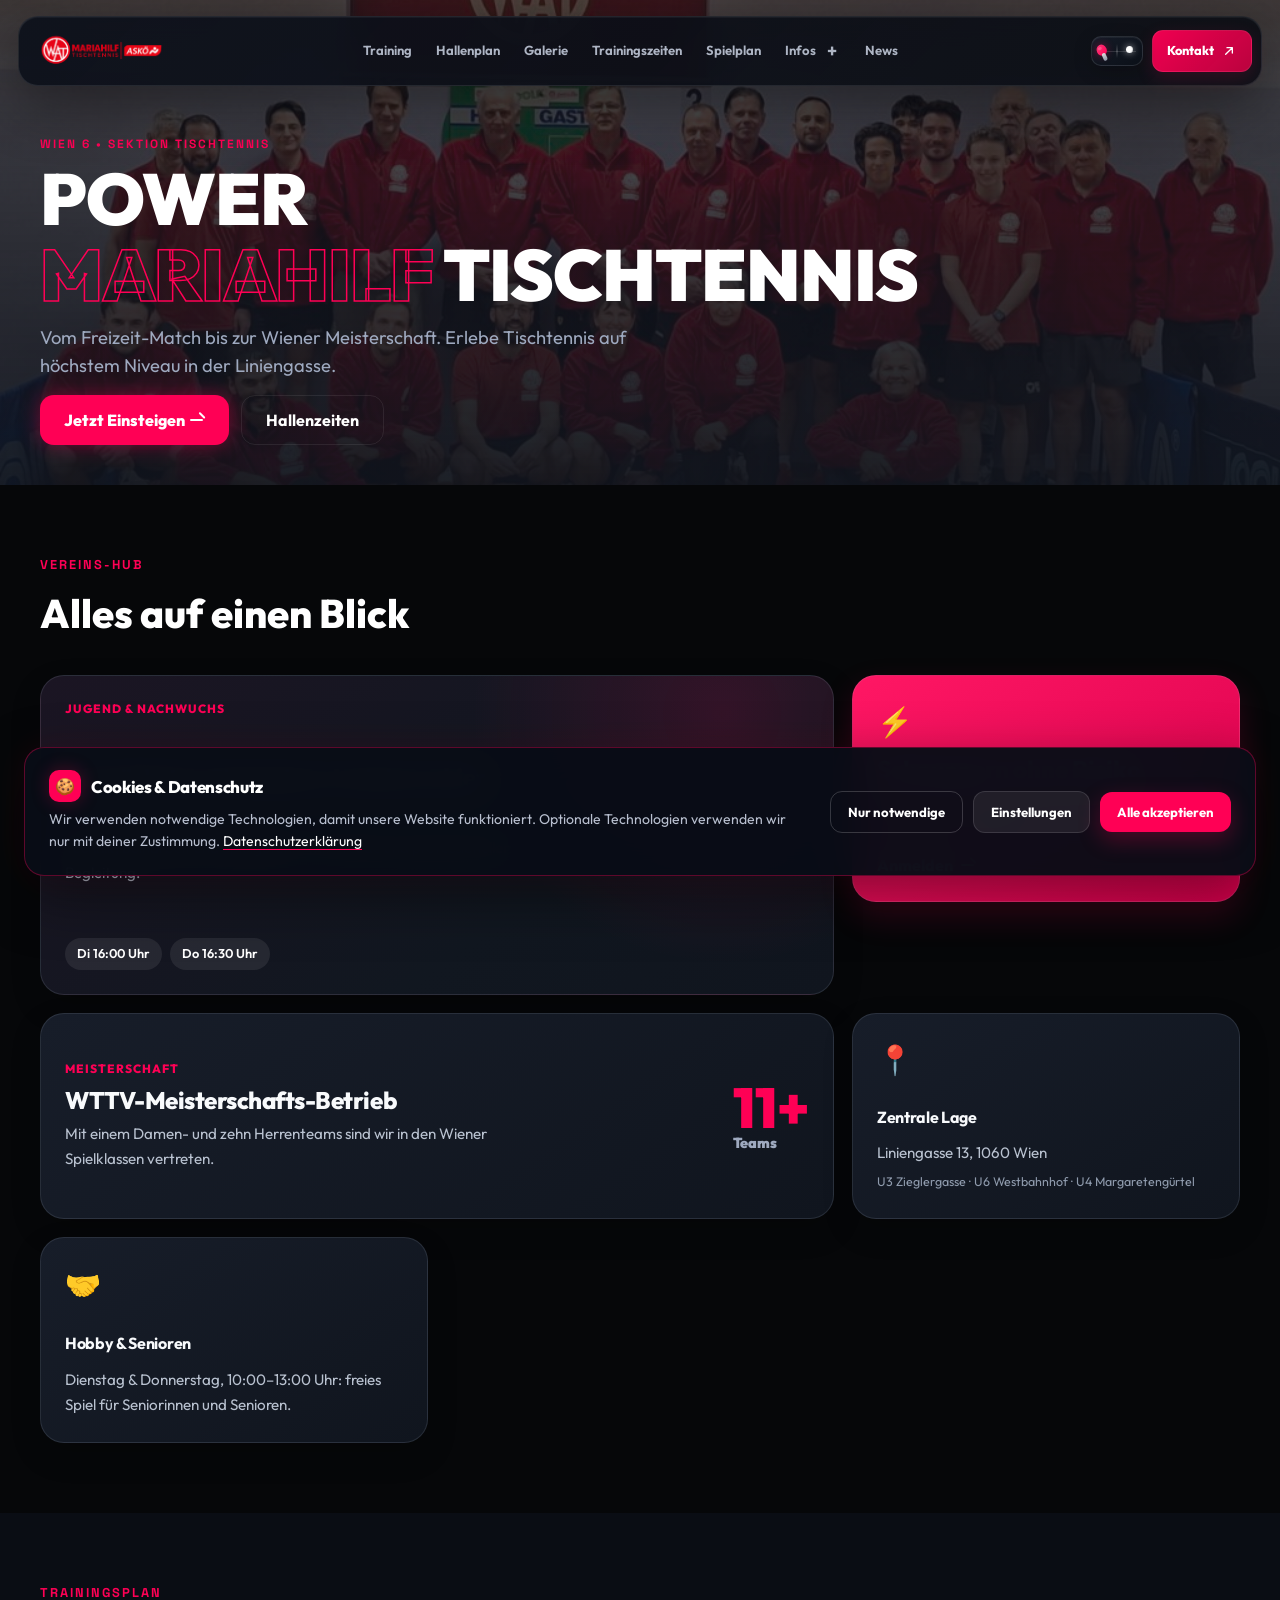
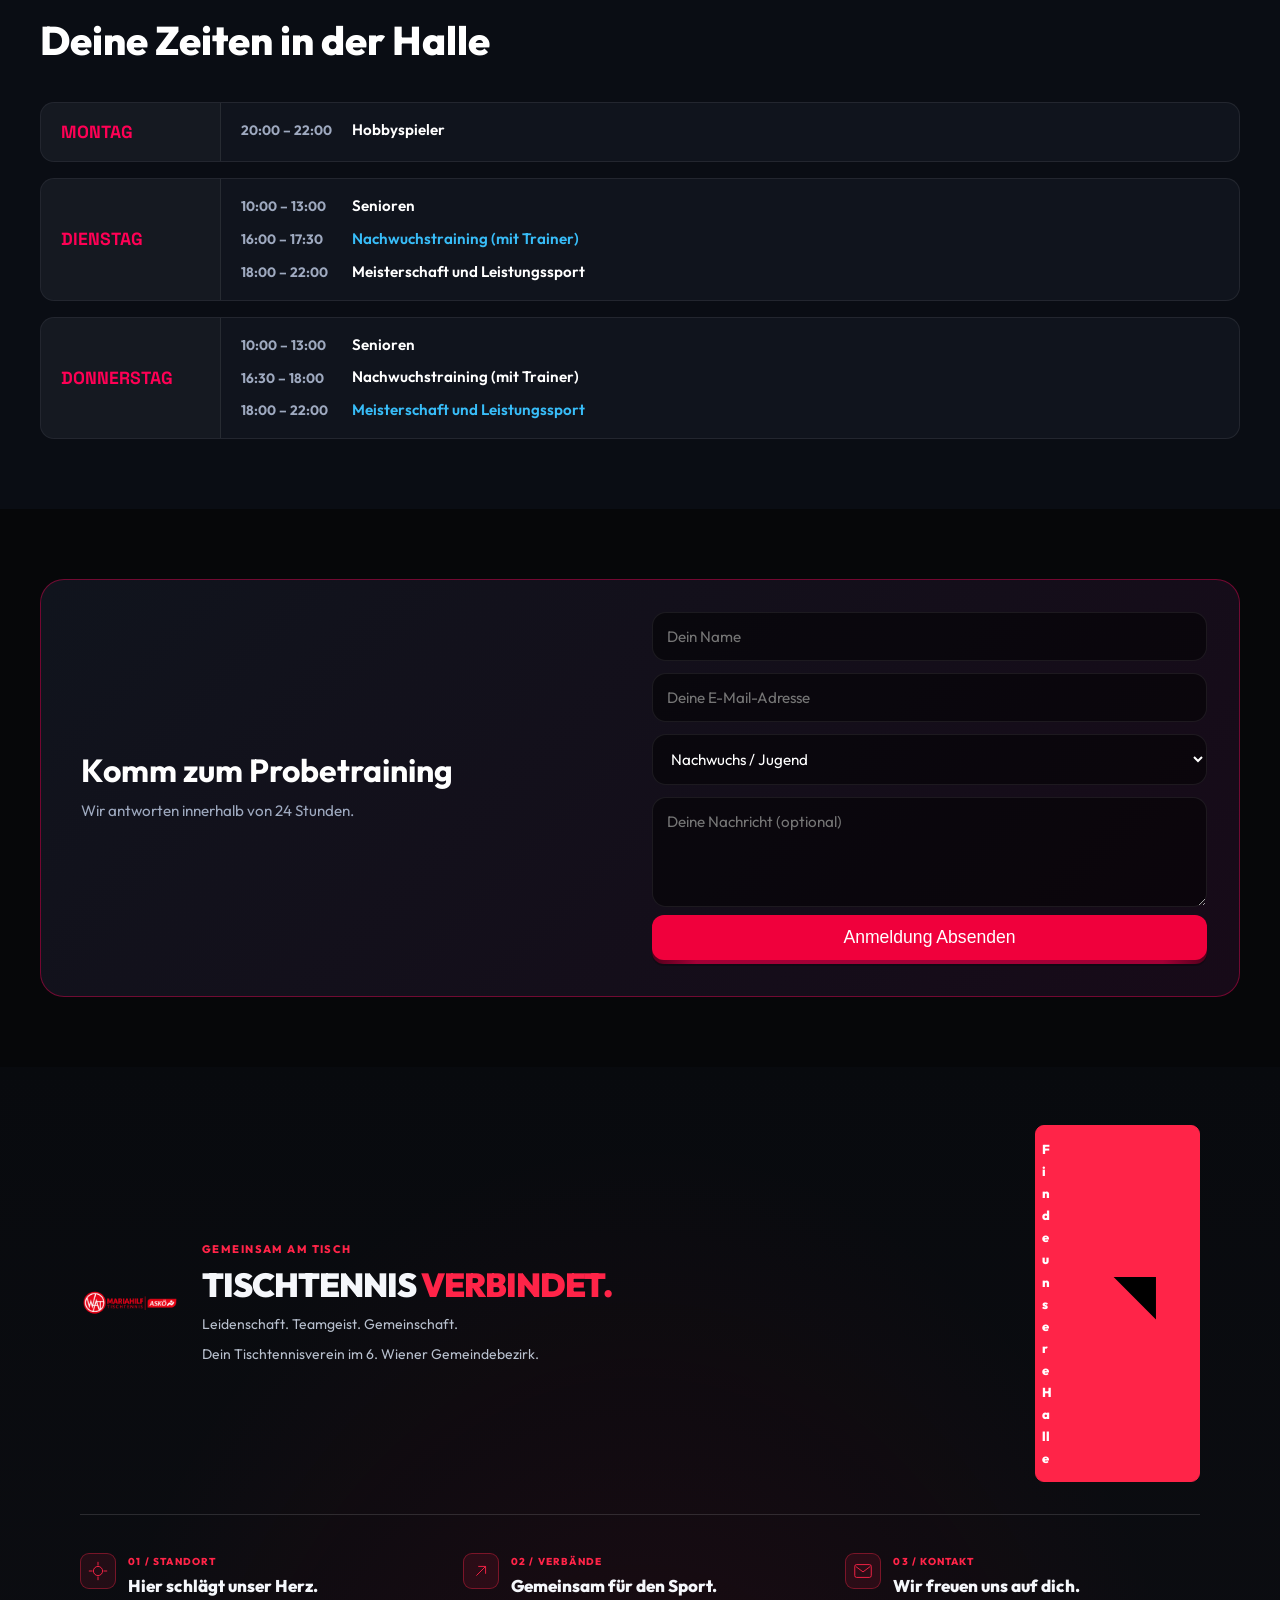
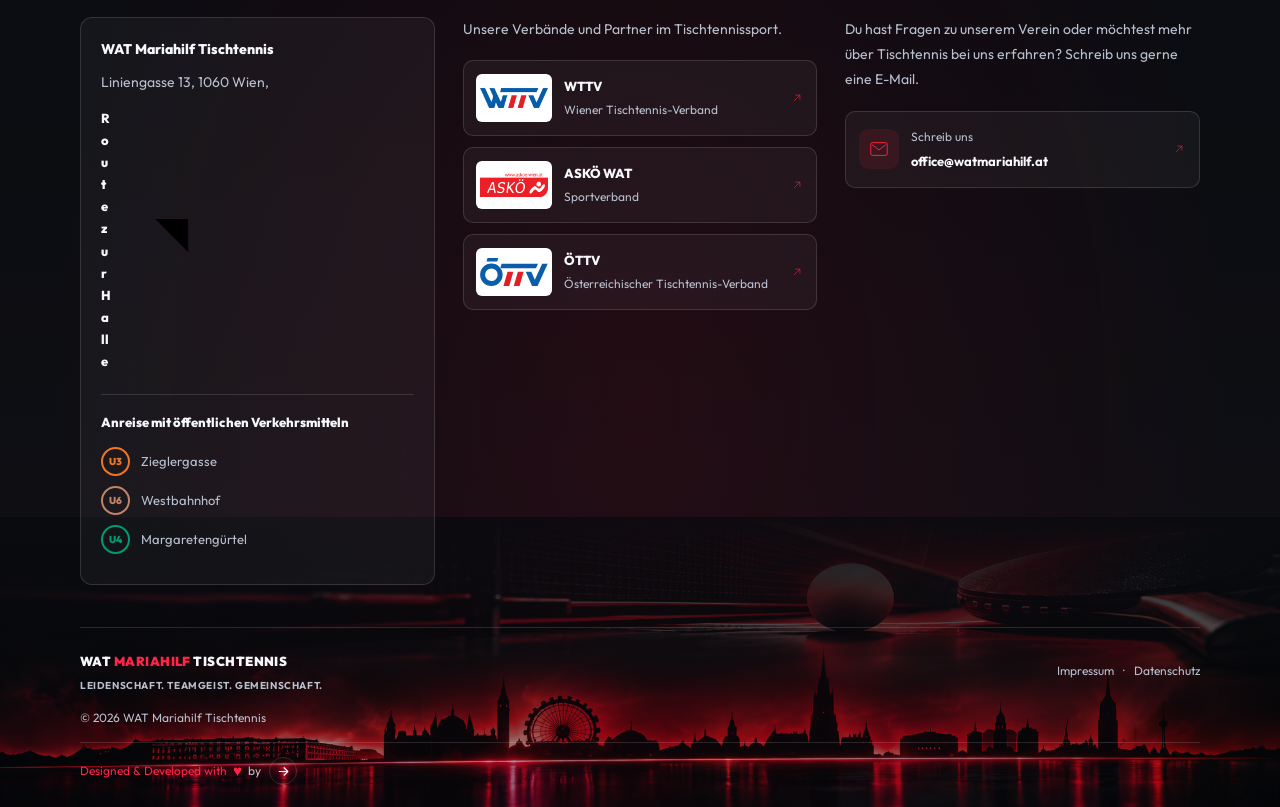
==== commit 9e32fd52: "Standardize cross-device icon rendering" ====
--- a/index.html
+++ b/index.html
@@ -31,7 +31,7 @@
       <p class="hero-subtitle">Vom Freizeit-Match bis zur Wiener Meisterschaft. Erlebe Tischtennis auf höchstem Niveau in der Liniengasse.</p>
       
       <div class="hero-actions">
-        <a href="#join" class="btn-neon">Jetzt Einsteigen →</a>
+        <a href="#join" class="btn-neon">Jetzt Einsteigen <span class="icon-arrow icon-arrow--right" aria-hidden="true"></span></a>
         <a href="#schedule" class="btn-outline">Hallenzeiten</a>
       </div>
     </div>
@@ -60,7 +60,7 @@
           <div class="card-icon">⚡</div>
           <h3>Schnuppern ohne Risiko</h3>
           <p>Kein eigener Schläger? Wir stellen dir hochwertiges Material zur Verfügung.</p>
-          <a href="#join" class="card-link">Anmelden →</a>
+          <a href="#join" class="card-link">Anmelden <span class="icon-arrow icon-arrow--right" aria-hidden="true"></span></a>
         </div>
 
         <!-- Wide Card -->
@@ -198,6 +198,6 @@
   <script src="script.js"></script>
   <script src="cookie-banner.js"></script>
 
-<button id="backToTop" class="back-to-top" aria-label="Nach oben scrollen">↑</button>
+<button id="backToTop" class="back-to-top" aria-label="Nach oben scrollen"></button>
 </body>
 </html>
--- a/style.css
+++ b/style.css
@@ -819,6 +819,74 @@
   transition: transform 0.2s ease;
 }
 
+/* Browser-stable line icons: no platform-dependent emoji glyphs. */
+.icon-arrow,
+.contact-arrow svg,
+.nav-dropdown-menu b svg {
+  display: inline-block;
+  width: 1em;
+  height: 1em;
+  flex: 0 0 auto;
+  vertical-align: -0.12em;
+}
+
+.icon-arrow {
+  position: relative;
+  margin-inline: 0.28em 0;
+}
+
+.icon-arrow::before,
+.icon-arrow::after {
+  content: "";
+  position: absolute;
+  background: currentColor;
+  border-radius: 999px;
+}
+
+.icon-arrow--right::before,
+.icon-arrow--left::before {
+  width: 0.82em;
+  height: 0.12em;
+  top: 0.44em;
+}
+
+.icon-arrow--right::before { left: 0.04em; }
+.icon-arrow--left::before { right: 0.04em; }
+
+.icon-arrow--right::after,
+.icon-arrow--left::after {
+  width: 0.48em;
+  height: 0.12em;
+  top: 0.29em;
+}
+
+.icon-arrow--right::after {
+  right: 0.02em;
+  transform: rotate(45deg);
+  transform-origin: right center;
+}
+
+.icon-arrow--left::after {
+  left: 0.02em;
+  transform: rotate(-45deg);
+  transform-origin: left center;
+}
+
+.contact-arrow svg,
+.nav-dropdown-menu b svg {
+  fill: none;
+  stroke: currentColor;
+  stroke-width: 2;
+  stroke-linecap: round;
+  stroke-linejoin: round;
+}
+
+.nav-dropdown-menu b {
+  display: inline-flex;
+  align-items: center;
+  justify-content: center;
+}
+
 .desktop-contact:hover .contact-arrow {
   transform: translate(2px, -2px);
 }
@@ -6156,4 +6224,143 @@
     border-color: transparent;
     box-shadow: 0 8px 20px rgba(255, 0, 85, 0.34);
   }
-}
+
+/* The external-link marker must remain a line icon on iOS as well. */
+.team-page-main .team-table .table-link > span[aria-hidden="true"] {
+  display: inline-flex;
+  align-items: center;
+  justify-content: center;
+  width: 1em;
+  height: 1em;
+  margin-left: 0.2em;
+  overflow: hidden;
+  font-size: 0;
+}
+
+.team-page-main .team-table .table-link > span[aria-hidden="true"]::before {
+  content: "";
+  width: 0.56em;
+  height: 0.56em;
+  border-top: 0.12em solid currentColor;
+  border-right: 0.12em solid currentColor;
+  transform: translate(-0.04em, 0.04em);
+}
+
+.team-page-main .team-table .table-link > span[aria-hidden="true"]::after {
+  content: "";
+  width: 0.72em;
+  height: 0.12em;
+  background: currentColor;
+  border-radius: 999px;
+  transform: rotate(-45deg) translate(-0.08em, -0.08em);
+}
+
+/* Back-to-top uses a CSS line arrow instead of a platform glyph. */
+.back-to-top {
+  font-size: 0;
+}
+
+.back-to-top::before,
+.back-to-top::after {
+  content: "";
+  position: absolute;
+  left: 50%;
+  background: currentColor;
+  border-radius: 999px;
+}
+
+.back-to-top::before {
+  width: 2px;
+  height: 16px;
+  top: 13px;
+  transform: translateX(-50%);
+}
+
+.back-to-top::after {
+  width: 10px;
+  height: 10px;
+  top: 13px;
+  border-top: 2px solid currentColor;
+  border-left: 2px solid currentColor;
+  background: transparent;
+  transform: translateX(-50%) rotate(45deg);
+}
+}
+
+/* ==========================================
+   FOOTER SVG ICON FIX - iOS / ANDROID
+   ========================================== */
+
+.power-footer__arrow,
+.power-footer__partner-arrow {
+  display: inline-flex;
+  align-items: center;
+  justify-content: center;
+  flex-shrink: 0;
+  line-height: 1;
+}
+
+.power-footer__arrow svg,
+.power-footer__partner-arrow svg {
+  display: block;
+  width: 18px;
+  height: 18px;
+  fill: none;
+  stroke: currentColor;
+}
+
+.power-footer__icon,
+.power-footer__email-icon {
+  display: inline-flex;
+  align-items: center;
+  justify-content: center;
+  flex-shrink: 0;
+}
+
+.power-footer__icon svg,
+.power-footer__email-icon svg {
+  display: block;
+  width: 22px;
+  height: 22px;
+  fill: none;
+  stroke: currentColor;
+}
+
+/* CTA Arrow */
+.power-footer__cta .power-footer__arrow svg {
+  width: 20px;
+  height: 20px;
+}
+
+/* Smooth hover animation */
+.power-footer__arrow svg,
+.power-footer__partner-arrow svg {
+  transition: transform 0.25s ease;
+}
+
+.power-footer__cta:hover .power-footer__arrow svg,
+.power-footer__map-link:hover .power-footer__arrow svg,
+.power-footer__partner:hover .power-footer__partner-arrow svg,
+.power-footer__email-card:hover .power-footer__partner-arrow svg {
+  transform: translate(3px, -3px);
+}
+
+/* Mobile optimization */
+@media (max-width: 768px) {
+  .power-footer__arrow svg,
+  .power-footer__partner-arrow svg {
+    width: 18px;
+    height: 18px;
+  }
+
+  .power-footer__icon svg,
+  .power-footer__email-icon svg {
+    width: 20px;
+    height: 20px;
+  }
+
+  .power-footer__cta .power-footer__arrow svg {
+    width: 20px;
+    height: 20px;
+  }
+}
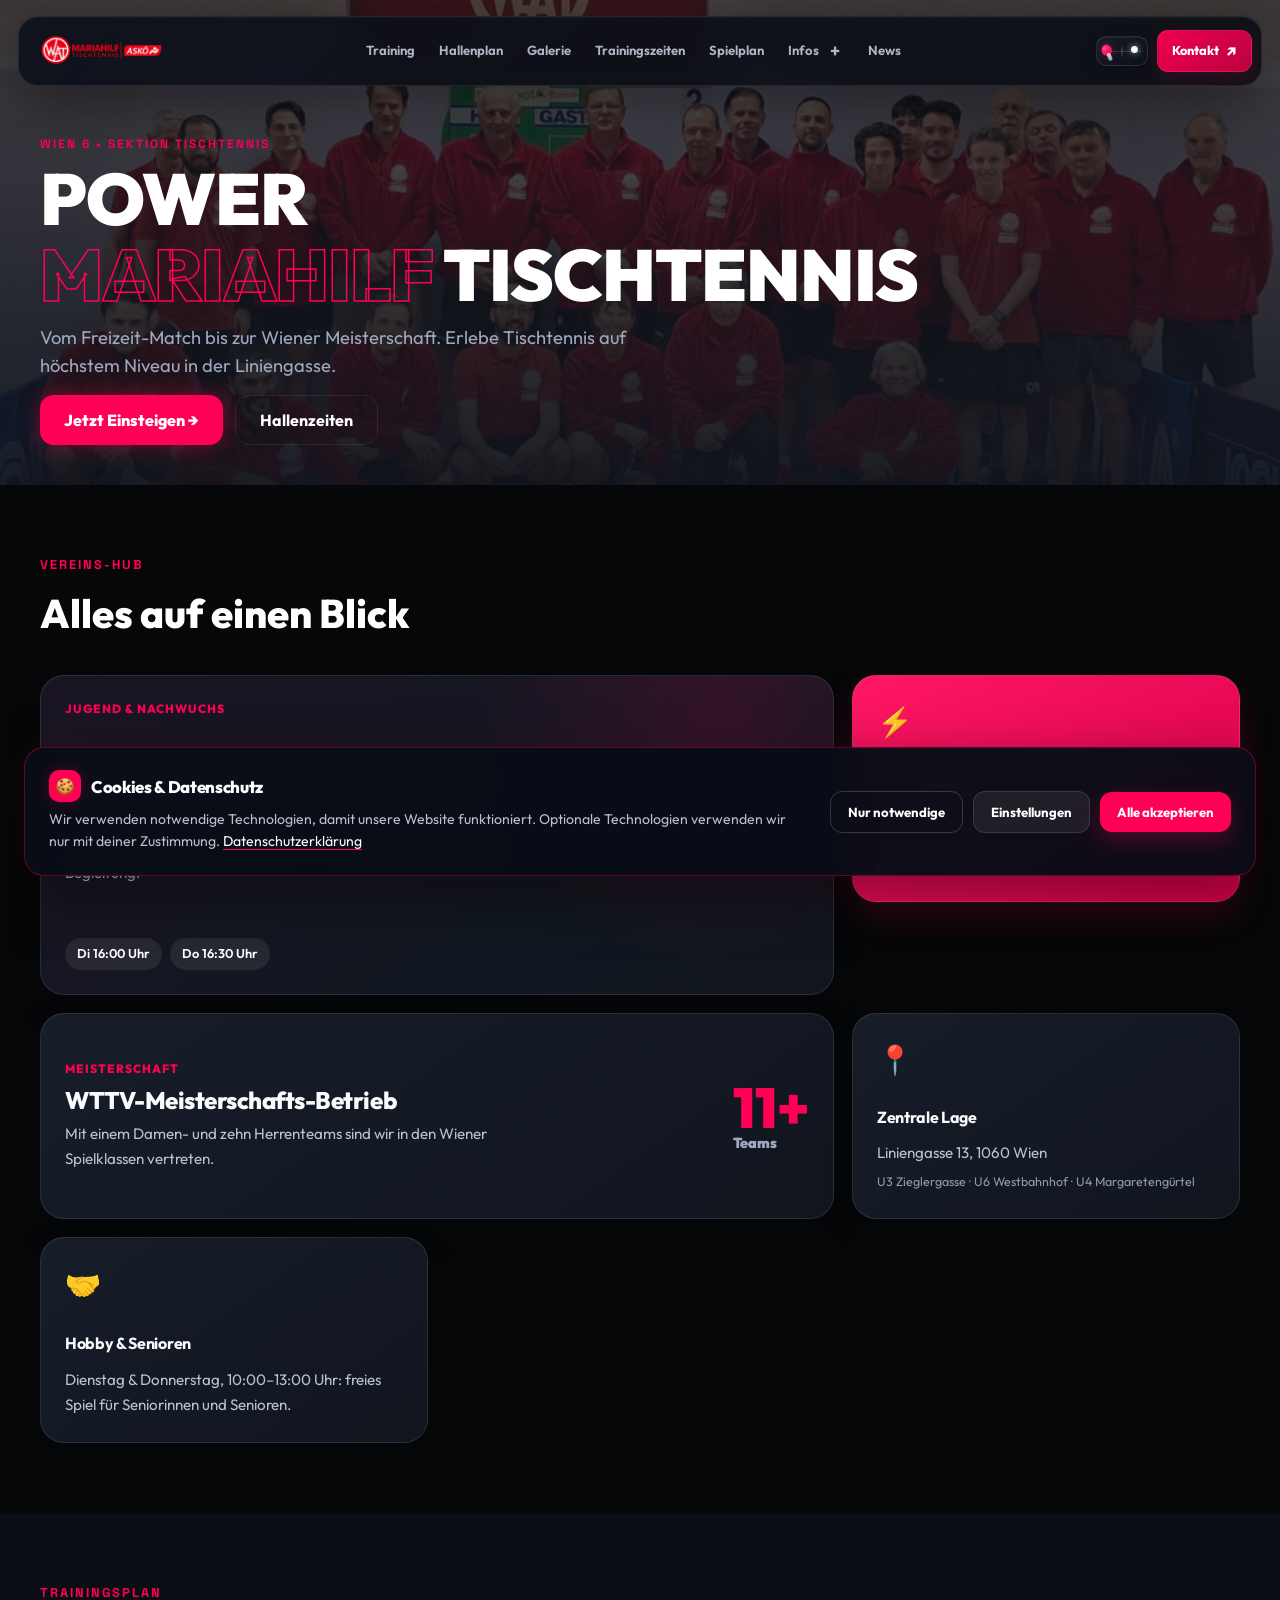
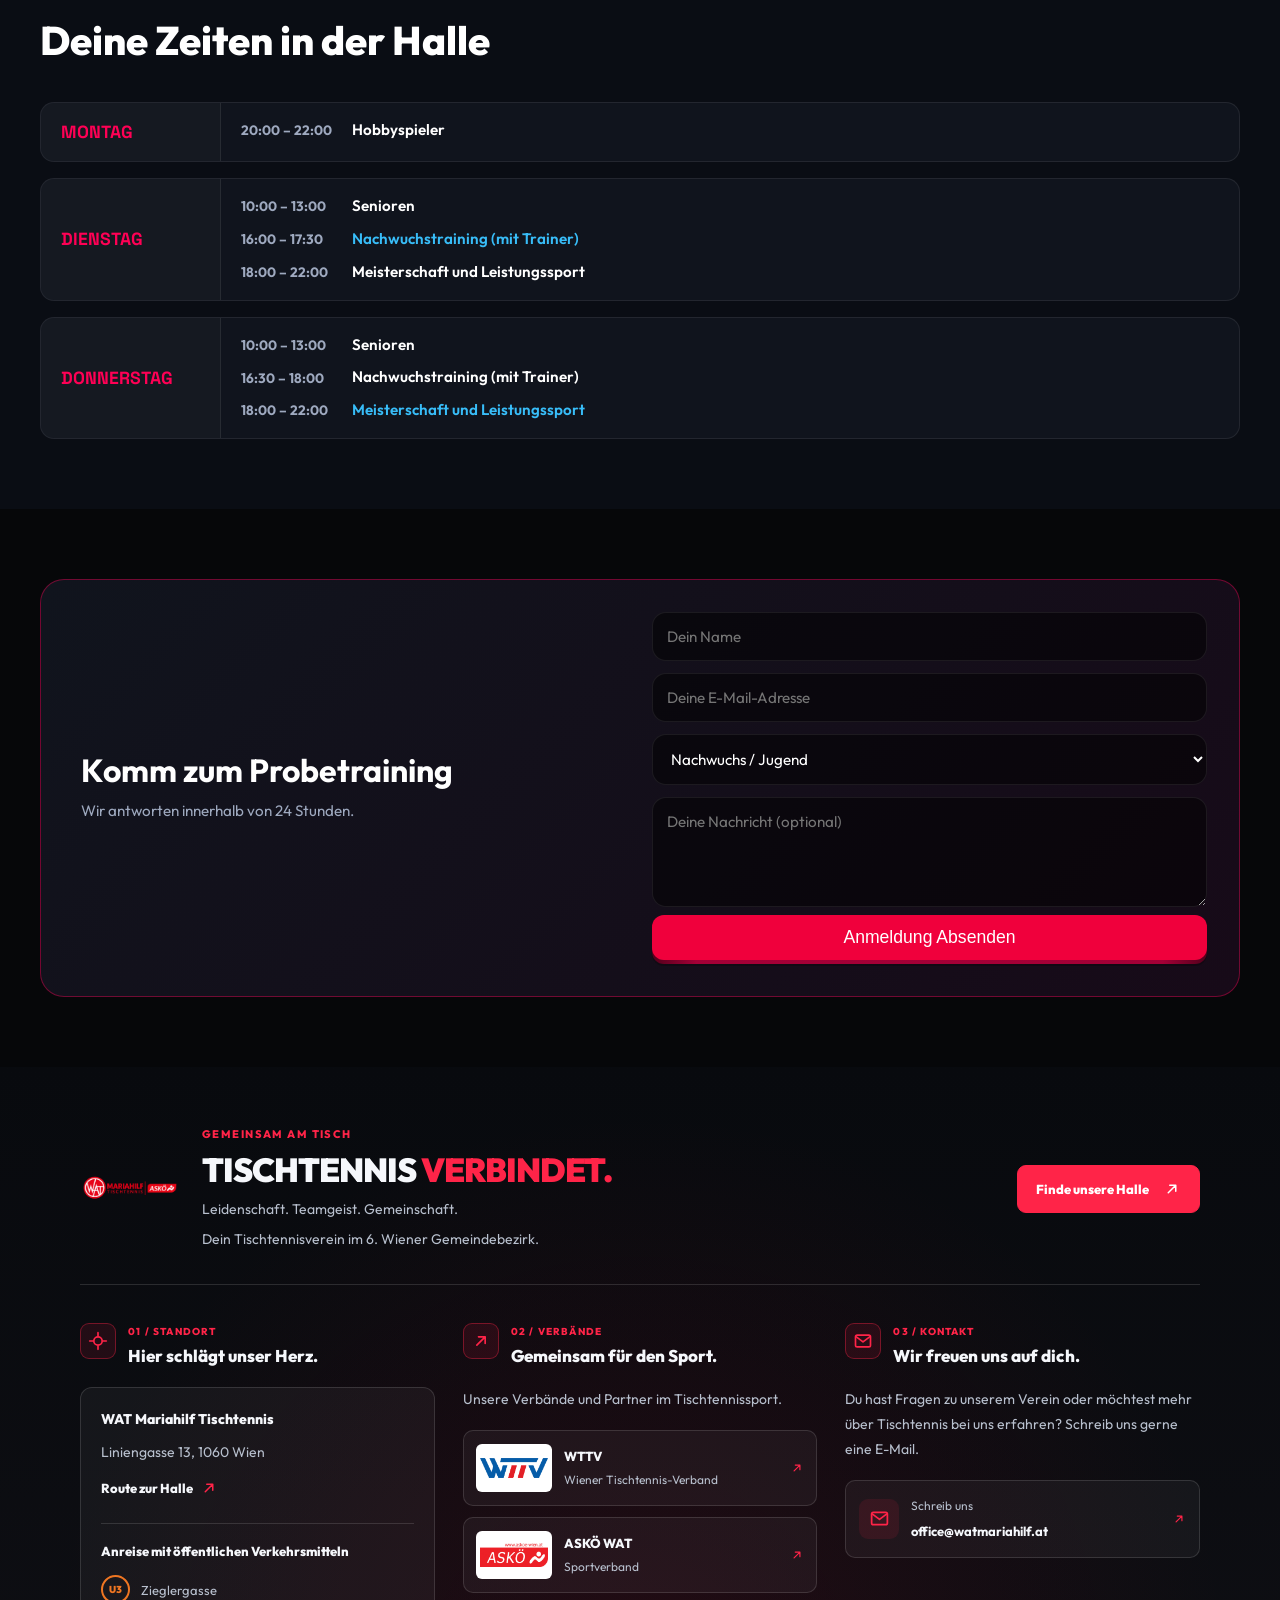
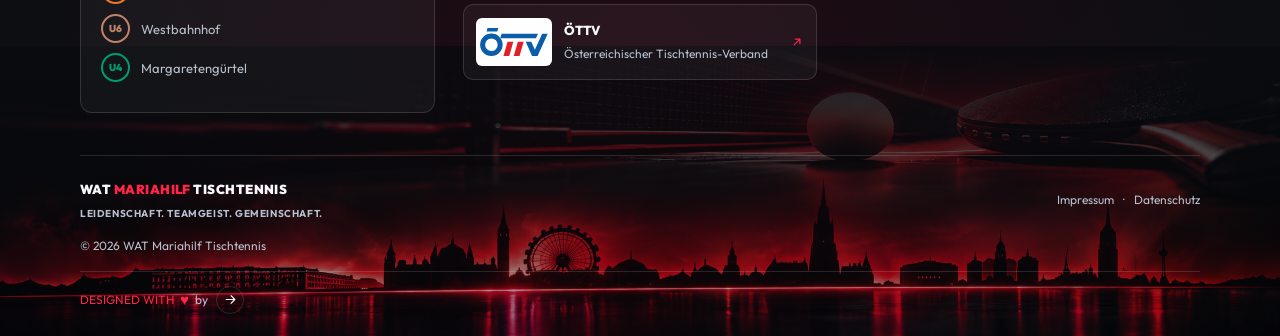
==== commit d41621ca: "Restore stable navigation and footer icons" ====
--- a/index.html
+++ b/index.html
@@ -31,7 +31,7 @@
       <p class="hero-subtitle">Vom Freizeit-Match bis zur Wiener Meisterschaft. Erlebe Tischtennis auf höchstem Niveau in der Liniengasse.</p>
       
       <div class="hero-actions">
-        <a href="#join" class="btn-neon">Jetzt Einsteigen <span class="icon-arrow icon-arrow--right" aria-hidden="true"></span></a>
+        <a href="#join" class="btn-neon">Jetzt Einsteigen →</a>
         <a href="#schedule" class="btn-outline">Hallenzeiten</a>
       </div>
     </div>
@@ -60,7 +60,7 @@
           <div class="card-icon">⚡</div>
           <h3>Schnuppern ohne Risiko</h3>
           <p>Kein eigener Schläger? Wir stellen dir hochwertiges Material zur Verfügung.</p>
-          <a href="#join" class="card-link">Anmelden <span class="icon-arrow icon-arrow--right" aria-hidden="true"></span></a>
+          <a href="#join" class="card-link">Anmelden →</a>
         </div>
 
         <!-- Wide Card -->
@@ -198,6 +198,6 @@
   <script src="script.js"></script>
   <script src="cookie-banner.js"></script>
 
-<button id="backToTop" class="back-to-top" aria-label="Nach oben scrollen"></button>
+<button id="backToTop" class="back-to-top" aria-label="Nach oben scrollen">↑</button>
 </body>
 </html>
--- a/style.css
+++ b/style.css
@@ -819,74 +819,6 @@
   transition: transform 0.2s ease;
 }
 
-/* Browser-stable line icons: no platform-dependent emoji glyphs. */
-.icon-arrow,
-.contact-arrow svg,
-.nav-dropdown-menu b svg {
-  display: inline-block;
-  width: 1em;
-  height: 1em;
-  flex: 0 0 auto;
-  vertical-align: -0.12em;
-}
-
-.icon-arrow {
-  position: relative;
-  margin-inline: 0.28em 0;
-}
-
-.icon-arrow::before,
-.icon-arrow::after {
-  content: "";
-  position: absolute;
-  background: currentColor;
-  border-radius: 999px;
-}
-
-.icon-arrow--right::before,
-.icon-arrow--left::before {
-  width: 0.82em;
-  height: 0.12em;
-  top: 0.44em;
-}
-
-.icon-arrow--right::before { left: 0.04em; }
-.icon-arrow--left::before { right: 0.04em; }
-
-.icon-arrow--right::after,
-.icon-arrow--left::after {
-  width: 0.48em;
-  height: 0.12em;
-  top: 0.29em;
-}
-
-.icon-arrow--right::after {
-  right: 0.02em;
-  transform: rotate(45deg);
-  transform-origin: right center;
-}
-
-.icon-arrow--left::after {
-  left: 0.02em;
-  transform: rotate(-45deg);
-  transform-origin: left center;
-}
-
-.contact-arrow svg,
-.nav-dropdown-menu b svg {
-  fill: none;
-  stroke: currentColor;
-  stroke-width: 2;
-  stroke-linecap: round;
-  stroke-linejoin: round;
-}
-
-.nav-dropdown-menu b {
-  display: inline-flex;
-  align-items: center;
-  justify-content: center;
-}
-
 .desktop-contact:hover .contact-arrow {
   transform: translate(2px, -2px);
 }
@@ -2232,6 +2164,51 @@
   color: var(--footer-red);
   font-size: 17px;
   text-align: right;
+}
+
+/* Footer icons are vectors so iOS cannot replace them with emoji. */
+.power-footer__arrow,
+.power-footer__partner-arrow {
+  display: inline-flex;
+  align-items: center;
+  justify-content: center;
+  flex: 0 0 auto;
+  line-height: 1;
+}
+
+.power-footer__arrow svg,
+.power-footer__partner-arrow svg,
+.power-footer__icon svg,
+.power-footer__email-icon svg {
+  display: block;
+  fill: none;
+  stroke: currentColor;
+  stroke-width: 2;
+  stroke-linecap: round;
+  stroke-linejoin: round;
+}
+
+.power-footer__arrow svg,
+.power-footer__partner-arrow svg {
+  width: 18px;
+  height: 18px;
+}
+
+.power-footer__icon svg {
+  width: 20px;
+  height: 20px;
+}
+
+.power-footer__email-icon svg {
+  width: 21px;
+  height: 21px;
+}
+
+.power-footer__cta:hover .power-footer__arrow svg,
+.power-footer__map-link:hover .power-footer__arrow svg,
+.power-footer__partner:hover .power-footer__partner-arrow svg,
+.power-footer__email-card:hover .power-footer__partner-arrow svg {
+  transform: translate(2px, -2px);
 }
 
 /* =====================================================
@@ -6224,143 +6201,4 @@
     border-color: transparent;
     box-shadow: 0 8px 20px rgba(255, 0, 85, 0.34);
   }
-
-/* The external-link marker must remain a line icon on iOS as well. */
-.team-page-main .team-table .table-link > span[aria-hidden="true"] {
-  display: inline-flex;
-  align-items: center;
-  justify-content: center;
-  width: 1em;
-  height: 1em;
-  margin-left: 0.2em;
-  overflow: hidden;
-  font-size: 0;
-}
-
-.team-page-main .team-table .table-link > span[aria-hidden="true"]::before {
-  content: "";
-  width: 0.56em;
-  height: 0.56em;
-  border-top: 0.12em solid currentColor;
-  border-right: 0.12em solid currentColor;
-  transform: translate(-0.04em, 0.04em);
-}
-
-.team-page-main .team-table .table-link > span[aria-hidden="true"]::after {
-  content: "";
-  width: 0.72em;
-  height: 0.12em;
-  background: currentColor;
-  border-radius: 999px;
-  transform: rotate(-45deg) translate(-0.08em, -0.08em);
-}
-
-/* Back-to-top uses a CSS line arrow instead of a platform glyph. */
-.back-to-top {
-  font-size: 0;
-}
-
-.back-to-top::before,
-.back-to-top::after {
-  content: "";
-  position: absolute;
-  left: 50%;
-  background: currentColor;
-  border-radius: 999px;
-}
-
-.back-to-top::before {
-  width: 2px;
-  height: 16px;
-  top: 13px;
-  transform: translateX(-50%);
-}
-
-.back-to-top::after {
-  width: 10px;
-  height: 10px;
-  top: 13px;
-  border-top: 2px solid currentColor;
-  border-left: 2px solid currentColor;
-  background: transparent;
-  transform: translateX(-50%) rotate(45deg);
-}
-}
-
-/* ==========================================
-   FOOTER SVG ICON FIX - iOS / ANDROID
-   ========================================== */
-
-.power-footer__arrow,
-.power-footer__partner-arrow {
-  display: inline-flex;
-  align-items: center;
-  justify-content: center;
-  flex-shrink: 0;
-  line-height: 1;
-}
-
-.power-footer__arrow svg,
-.power-footer__partner-arrow svg {
-  display: block;
-  width: 18px;
-  height: 18px;
-  fill: none;
-  stroke: currentColor;
-}
-
-.power-footer__icon,
-.power-footer__email-icon {
-  display: inline-flex;
-  align-items: center;
-  justify-content: center;
-  flex-shrink: 0;
-}
-
-.power-footer__icon svg,
-.power-footer__email-icon svg {
-  display: block;
-  width: 22px;
-  height: 22px;
-  fill: none;
-  stroke: currentColor;
-}
-
-/* CTA Arrow */
-.power-footer__cta .power-footer__arrow svg {
-  width: 20px;
-  height: 20px;
-}
-
-/* Smooth hover animation */
-.power-footer__arrow svg,
-.power-footer__partner-arrow svg {
-  transition: transform 0.25s ease;
-}
-
-.power-footer__cta:hover .power-footer__arrow svg,
-.power-footer__map-link:hover .power-footer__arrow svg,
-.power-footer__partner:hover .power-footer__partner-arrow svg,
-.power-footer__email-card:hover .power-footer__partner-arrow svg {
-  transform: translate(3px, -3px);
-}
-
-/* Mobile optimization */
-@media (max-width: 768px) {
-  .power-footer__arrow svg,
-  .power-footer__partner-arrow svg {
-    width: 18px;
-    height: 18px;
-  }
-
-  .power-footer__icon svg,
-  .power-footer__email-icon svg {
-    width: 20px;
-    height: 20px;
-  }
-
-  .power-footer__cta .power-footer__arrow svg {
-    width: 20px;
-    height: 20px;
-  }
-}
+}
